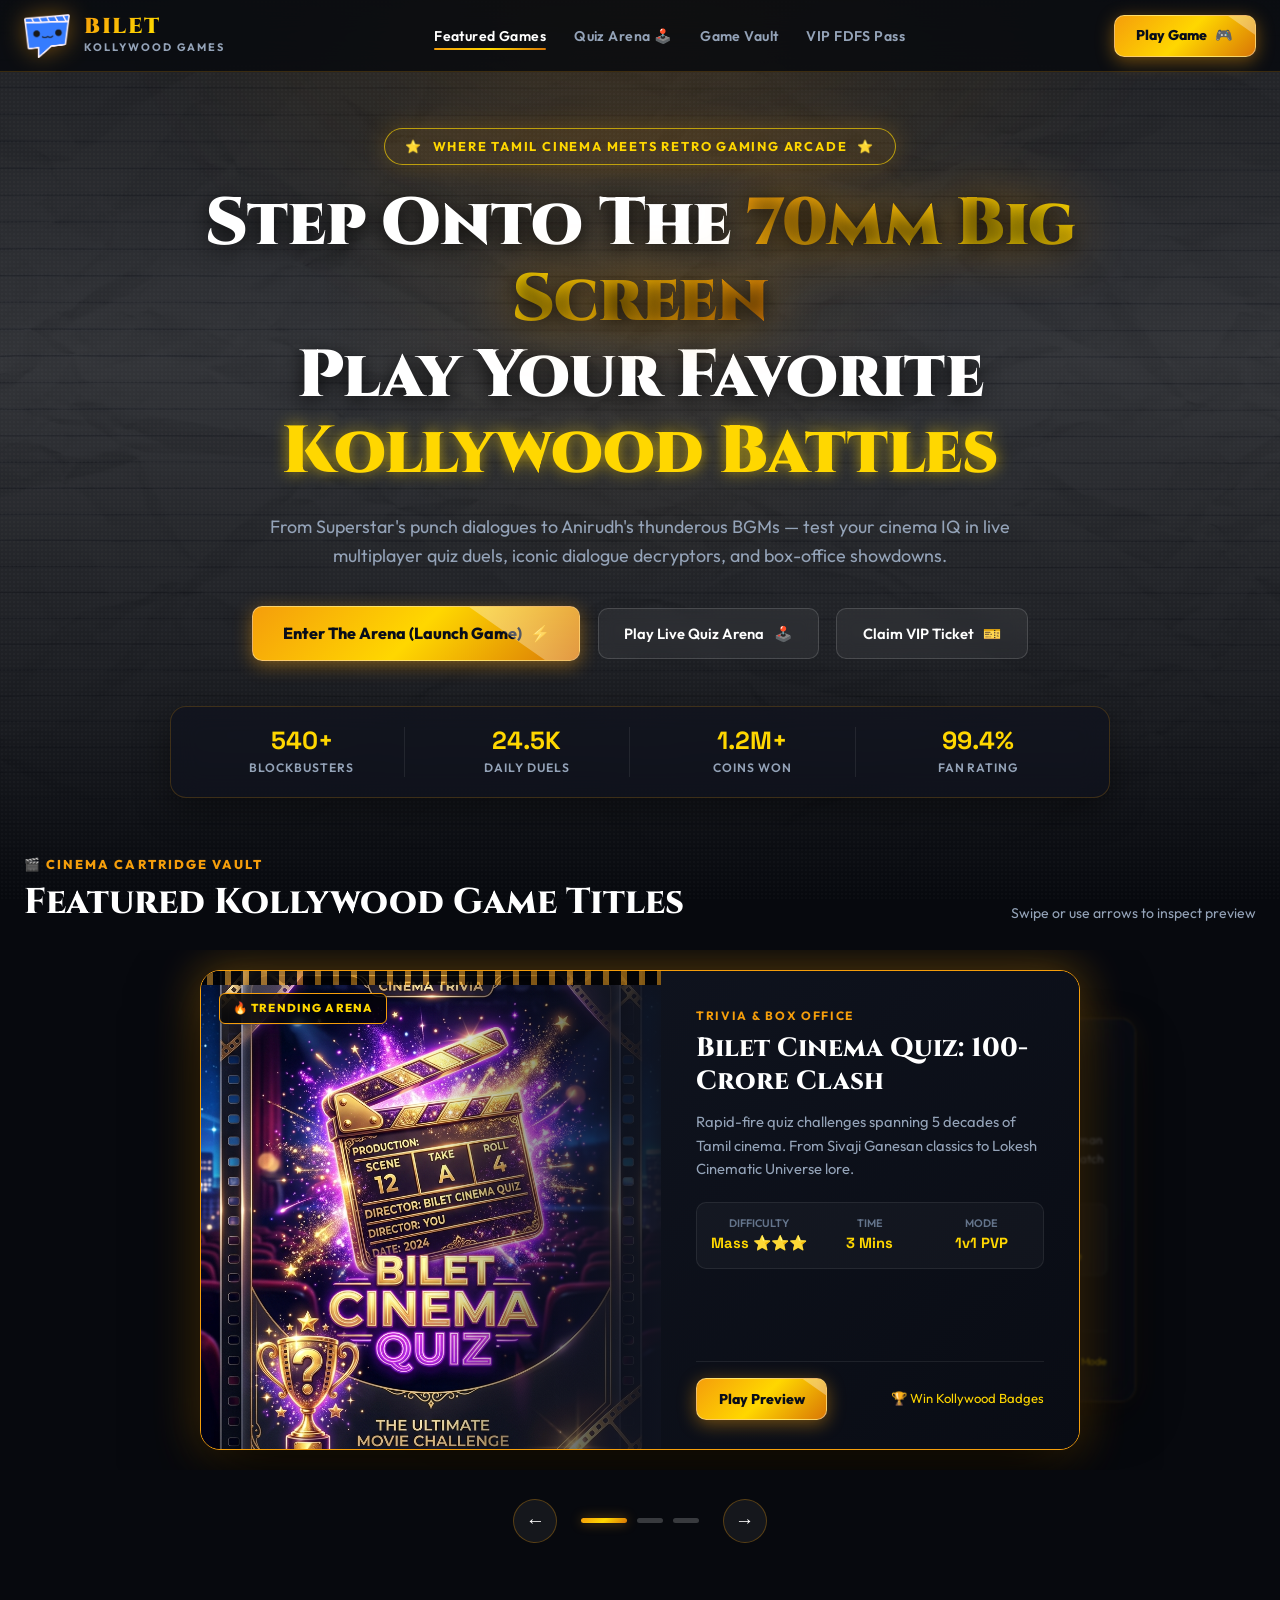
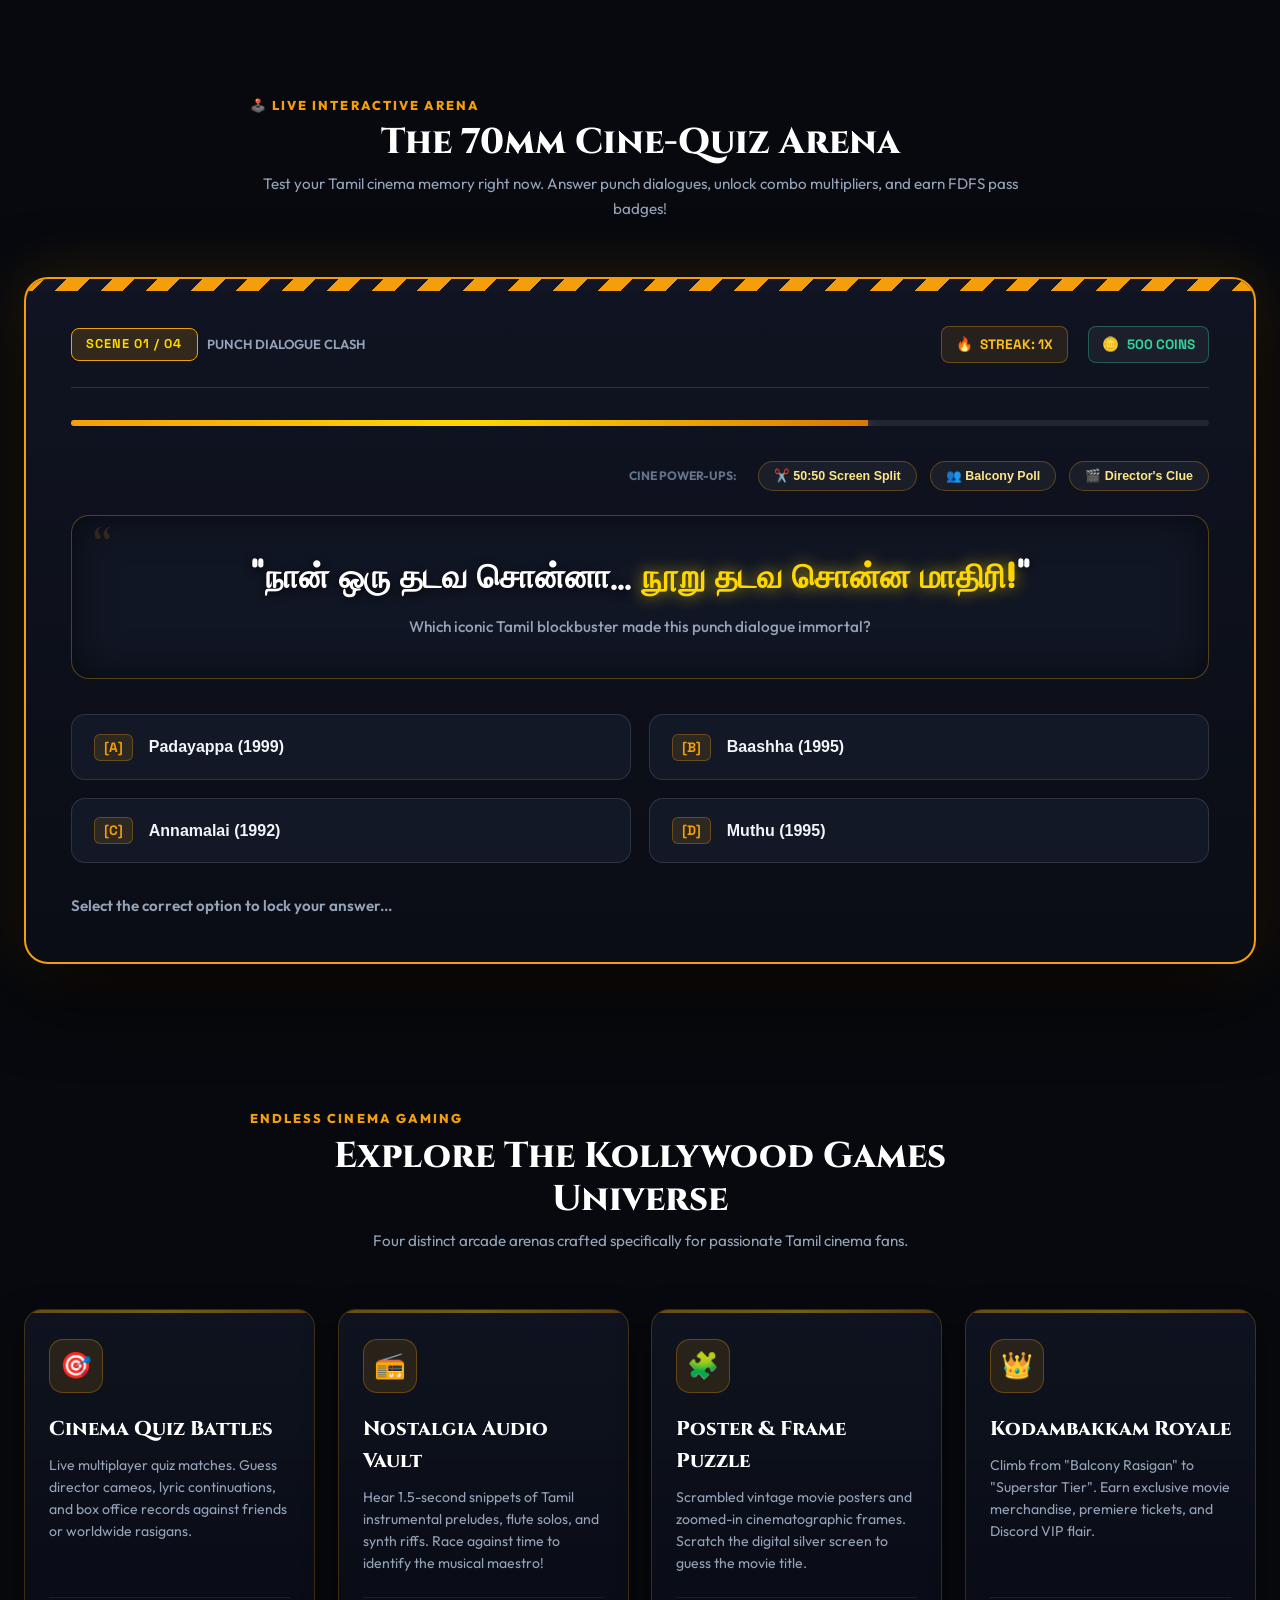
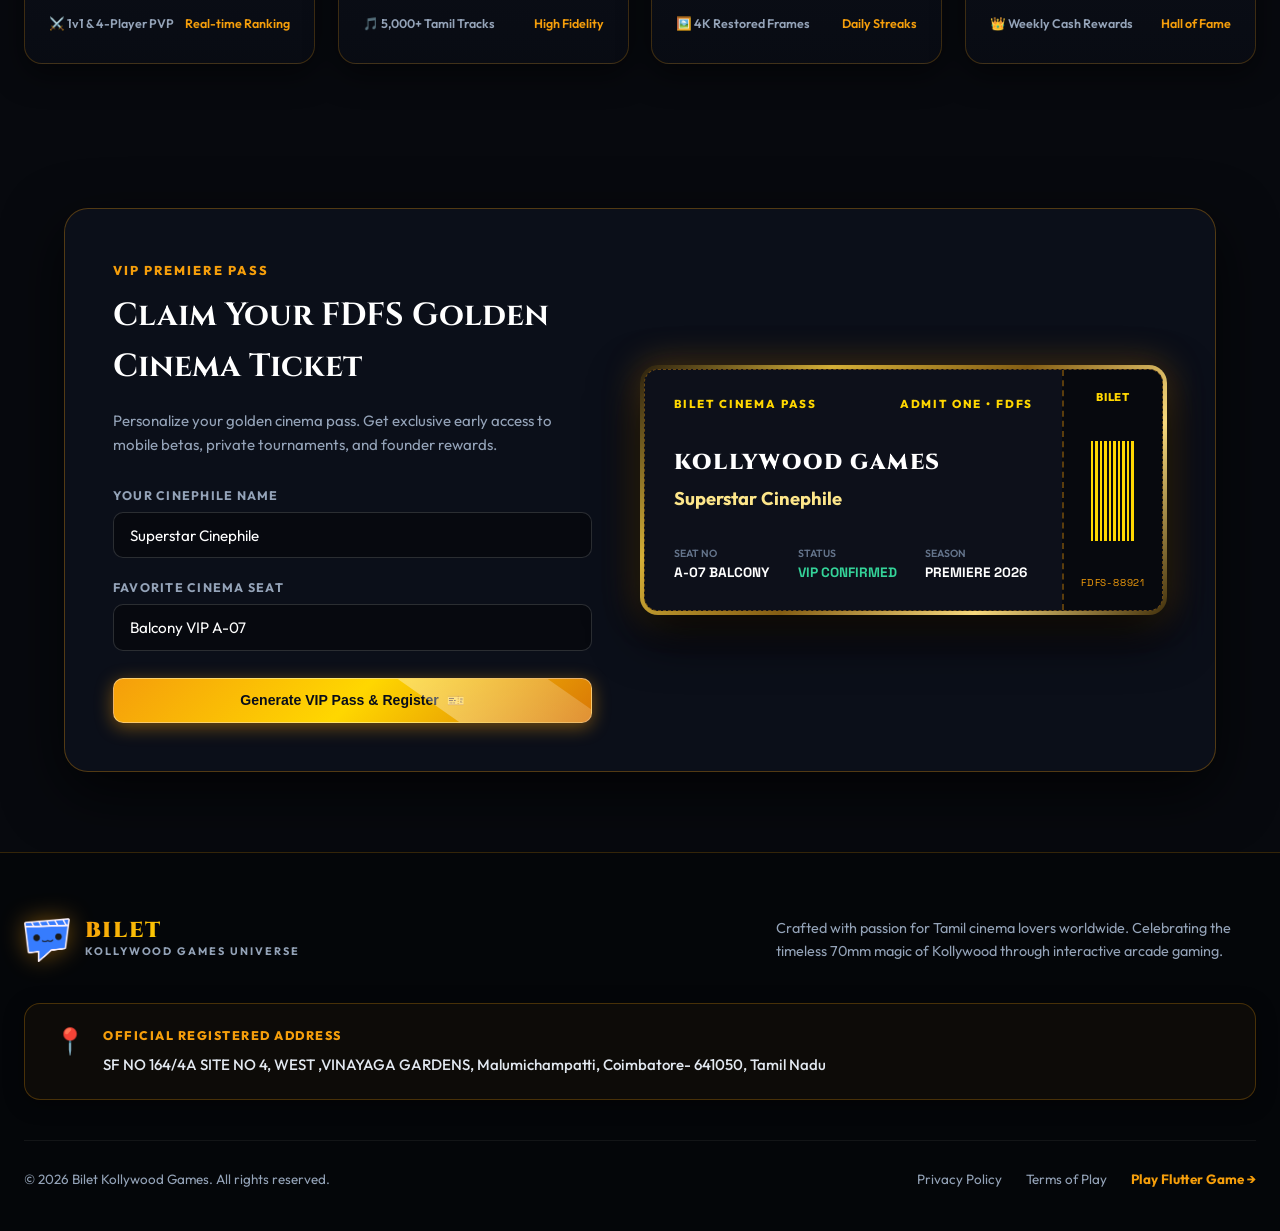
==== index.html @ a4f380e3 "Add official Privacy Policy and Terms of Play for Kollywood Games" ====
<!DOCTYPE html>
<html lang="ta-IN" data-theme="gold">

<head>
  <meta charset="UTF-8">
  <meta name="viewport" content="width=device-width, initial-scale=1.0, maximum-scale=5.0">
  <title>Bilet Kollywood Games | Where Cinema Meets Gaming 🎬🎮</title>
  <meta name="description"
    content="Step onto the 70mm big screen with Bilet Kollywood Games: The ultimate arcade where Tamil cinema meets gaming. Battle in punch dialogue quiz duels, BGM decryptors & claim VIP FDFS passes.">

  <!-- Favicon & Icons -->
  <link rel="icon" type="image/png" href="favicon.png">
  <link rel="apple-touch-icon" href="icons/Icon-192.png">

  <!-- Google Fonts: Cinzel, Outfit, Space Grotesk, Jua -->
  <link rel="preconnect" href="https://fonts.googleapis.com">
  <link rel="preconnect" href="https://fonts.gstatic.com" crossorigin>
  <link
    href="https://fonts.googleapis.com/css2?family=Cinzel:wght@600;700;800;900&family=Jua&family=Outfit:wght@300;400;500;600;700;800;900&family=Space+Grotesk:wght@500;600;700&display=swap"
    rel="stylesheet">

  <style>
    /* ==========================================================
       DESIGN SYSTEM & 70MM GOLD THEME TOKENS
       Pure Luxury Cinema Obsidian & 24K Gold Arcade Palette
       ========================================================== */
    :root,
    [data-theme="gold"] {
      --bg-dark: #07090e;
      --bg-surface: #0c0f17;
      --bg-card: rgba(15, 19, 30, 0.82);
      --bg-card-hover: rgba(22, 28, 44, 0.94);
      --bg-glass: rgba(18, 22, 34, 0.65);

      --text-main: #f8fafc;
      --text-muted: #94a3b8;
      --text-dim: #64748b;

      /* Pure 70mm Gold Spectrum */
      --primary: #f59e0b;
      --primary-light: #fbbf24;
      --primary-dark: #b45309;
      --primary-glow: rgba(245, 158, 11, 0.45);
      --primary-glow-soft: rgba(245, 158, 11, 0.15);

      /* Cinema Accents */
      --accent-red: #ef4444;
      --accent-red-glow: rgba(239, 68, 68, 0.35);
      --accent-green: #10b981;

      --gold-gradient: linear-gradient(135deg, #f59e0b 0%, #ffd700 50%, #d97706 100%);
      --gold-border: rgba(245, 158, 11, 0.3);
      --gold-border-bright: rgba(255, 215, 0, 0.65);

      --font-display: 'Cinzel', serif;
      --font-body: 'Outfit', sans-serif;
      --font-mono: 'Space Grotesk', monospace;
    }

    *,
    *::before,
    *::after {
      box-sizing: border-box;
      margin: 0;
      padding: 0;
      -webkit-font-smoothing: antialiased;
    }

    html {
      scroll-behavior: smooth;
    }

    body {
      background-color: var(--bg-dark);
      color: var(--text-main);
      font-family: var(--font-body);
      min-height: 100vh;
      overflow-x: hidden;
      width: 100%;
      line-height: 1.6;
      position: relative;
    }

    /* ==========================================================
       CINEMA BACKGROUND & PROJECTOR BEAM ATMOSPHERE
       ========================================================== */
    .cinema-backdrop {
      position: fixed;
      top: 0;
      left: 0;
      width: 100vw;
      height: 100vh;
      z-index: 0;
      pointer-events: none;
      background-image:
        linear-gradient(180deg,
          rgba(7, 9, 14, 0.90) 0%,
          rgba(7, 9, 14, 0.82) 40%,
          rgba(7, 9, 14, 0.92) 80%,
          #07090e 100%),
        radial-gradient(ellipse 90% 50% at 50% 0%, rgba(245, 158, 11, 0.14), transparent 70%),
        url('assets/assets/desktop_background.png');
      background-position: center top;
      background-repeat: no-repeat;
      background-size: cover;
      background-attachment: fixed;
    }

    @media (max-width: 768px) {
      .cinema-backdrop {
        background-image:
          linear-gradient(180deg,
            rgba(7, 9, 14, 0.92) 0%,
            rgba(7, 9, 14, 0.85) 40%,
            rgba(7, 9, 14, 0.95) 85%,
            #07090e 100%),
          url('assets/assets/mobile_background.png');
      }
    }

    /* Overhead Cinema Projector Light Cone */
    .projector-light-cone {
      position: fixed;
      top: -150px;
      left: 50%;
      transform: translateX(-50%);
      width: 80vw;
      height: 480px;
      background: radial-gradient(ellipse at 50% 0%, rgba(245, 158, 11, 0.16) 0%, rgba(245, 158, 11, 0.05) 45%, transparent 75%);
      pointer-events: none;
      z-index: 1;
      filter: blur(40px);
    }

    /* Spotlight Cursor Layer */
    .spotlight-cursor {
      position: fixed;
      inset: 0;
      pointer-events: none;
      z-index: 1;
      background: radial-gradient(circle 500px at var(--mouse-x, 50%) var(--mouse-y, 30%),
          rgba(245, 158, 11, 0.06),
          transparent 65%);
      transition: background 0.1s ease;
    }

    /* Film Grain Subtle Overlay */
    .film-grain {
      position: fixed;
      inset: 0;
      z-index: 2;
      pointer-events: none;
      opacity: 0.025;
      background-image: radial-gradient(#fff 1px, transparent 1px);
      background-size: 4px 4px;
    }

    /* ==========================================================
       TOP NAVIGATION: CINE-ARCADE HUD
       ========================================================== */
    header {
      position: sticky;
      top: 0;
      width: 100%;
      z-index: 100;
      background: rgba(7, 9, 14, 0.82);
      backdrop-filter: blur(16px);
      -webkit-backdrop-filter: blur(16px);
      border-bottom: 1px solid rgba(245, 158, 11, 0.2);
      transition: all 0.3s ease;
    }

    .nav-container {
      max-width: 1360px;
      margin: 0 auto;
      padding: 0.85rem 1.5rem;
      display: flex;
      align-items: center;
      justify-content: space-between;
      gap: 1.25rem;
    }

    .brand-link {
      display: flex;
      align-items: center;
      gap: 0.85rem;
      text-decoration: none;
      color: inherit;
    }

    .brand-logo-img {
      height: 44px;
      width: auto;
      object-fit: contain;
      filter: drop-shadow(0 0 12px var(--primary-glow));
      transition: transform 0.3s ease;
    }

    .brand-link:hover .brand-logo-img {
      transform: scale(1.05) rotate(-2deg);
    }

    .brand-title-wrap {
      display: flex;
      flex-direction: column;
    }

    .brand-title {
      font-family: var(--font-display);
      font-size: 1.35rem;
      font-weight: 900;
      letter-spacing: 0.08em;
      background: var(--gold-gradient);
      -webkit-background-clip: text;
      -webkit-text-fill-color: transparent;
      line-height: 1.1;
    }

    .brand-tag {
      font-size: 0.68rem;
      font-weight: 700;
      color: var(--text-muted);
      letter-spacing: 0.18em;
      text-transform: uppercase;
    }

    /* Live Arcade Status Pill in Navbar */
    .nav-live-indicator {
      display: flex;
      align-items: center;
      gap: 0.5rem;
      background: rgba(245, 158, 11, 0.08);
      border: 1px solid rgba(245, 158, 11, 0.25);
      padding: 0.35rem 0.85rem;
      border-radius: 999px;
      font-size: 0.78rem;
      color: #fde68a;
      font-weight: 600;
      white-space: nowrap;
    }

    .live-dot {
      width: 7px;
      height: 7px;
      background: #10b981;
      border-radius: 50%;
      box-shadow: 0 0 8px #10b981;
      animation: pulseGreen 1.8s infinite;
    }

    @keyframes pulseGreen {

      0%,
      100% {
        opacity: 1;
        transform: scale(1);
      }

      50% {
        opacity: 0.4;
        transform: scale(0.8);
      }
    }

    /* Nav Links */
    .nav-links {
      display: flex;
      list-style: none;
      align-items: center;
      gap: 1.75rem;
    }

    .nav-links a {
      text-decoration: none;
      color: var(--text-muted);
      font-size: 0.88rem;
      font-weight: 600;
      letter-spacing: 0.03em;
      transition: all 0.2s ease;
      position: relative;
      padding: 0.3rem 0;
    }

    .nav-links a:hover,
    .nav-links a.active {
      color: #fff;
    }

    .nav-links a::after {
      content: '';
      position: absolute;
      bottom: 0;
      left: 0;
      width: 0%;
      height: 2px;
      background: var(--gold-gradient);
      transition: width 0.25s ease;
      border-radius: 2px;
    }

    .nav-links a:hover::after,
    .nav-links a.active::after {
      width: 100%;
    }

    /* Nav Action Group */
    .nav-actions {
      display: flex;
      align-items: center;
      gap: 0.9rem;
    }

    .coin-badge {
      display: flex;
      align-items: center;
      gap: 0.4rem;
      background: rgba(245, 158, 11, 0.12);
      border: 1px solid var(--gold-border);
      padding: 0.4rem 0.85rem;
      border-radius: 999px;
      font-family: var(--font-mono);
      font-size: 0.82rem;
      font-weight: 700;
      color: #fde68a;
    }

    .btn-play-arena {
      background: var(--gold-gradient);
      color: #080d1a;
      font-weight: 800;
      font-size: 0.88rem;
      padding: 0.55rem 1.35rem;
      border-radius: 10px;
      text-decoration: none;
      display: inline-flex;
      align-items: center;
      gap: 0.5rem;
      box-shadow: 0 4px 18px var(--primary-glow);
      transition: all 0.25s ease;
      border: 1px solid rgba(255, 255, 255, 0.4);
      position: relative;
      overflow: hidden;
      white-space: nowrap;
    }

    .btn-play-arena::before {
      content: '';
      position: absolute;
      top: -50%;
      left: -50%;
      width: 200%;
      height: 200%;
      background: linear-gradient(45deg,
          transparent,
          rgba(255, 255, 255, 0.35),
          transparent);
      transform: rotate(35deg) translateY(-100%);
      transition: transform 0.6s ease;
    }

    .btn-play-arena:hover {
      transform: translateY(-2px);
      box-shadow: 0 6px 24px rgba(245, 158, 11, 0.65);
    }

    .btn-play-arena:hover::before {
      transform: rotate(35deg) translateY(100%);
    }

    /* ==========================================================
       HERO SECTION: 70MM CINEMA MEETS GAMING
       ========================================================== */
    .hero-section {
      position: relative;
      z-index: 3;
      padding: 3.5rem 1.5rem 4.5rem;
      max-width: 1360px;
      margin: 0 auto;
    }

    .hero-header {
      text-align: center;
      max-width: 940px;
      margin: 0 auto 3rem;
    }

    /* Arcade Marquee Pill */
    .cinema-marquee-pill {
      display: inline-flex;
      align-items: center;
      gap: 0.6rem;
      background: rgba(245, 158, 11, 0.09);
      border: 1px solid var(--gold-border-bright);
      padding: 0.45rem 1.25rem;
      border-radius: 999px;
      font-size: 0.8rem;
      font-weight: 700;
      color: #ffd700;
      letter-spacing: 0.14em;
      text-transform: uppercase;
      box-shadow: 0 0 25px rgba(245, 158, 11, 0.2);
      margin-bottom: 1.4rem;
    }

    .marquee-sparkle {
      animation: rotateStar 3s linear infinite;
      display: inline-block;
    }

    @keyframes rotateStar {
      0% {
        transform: rotate(0deg);
      }

      100% {
        transform: rotate(360deg);
      }
    }

    .hero-title {
      font-family: var(--font-display);
      font-size: clamp(2.3rem, 5.2vw, 4.3rem);
      font-weight: 900;
      line-height: 1.14;
      margin-bottom: 1.3rem;
      letter-spacing: -0.01em;
      color: #ffffff;
      text-shadow: 0 4px 20px rgba(0, 0, 0, 0.8);
    }

    .gold-gradient-text {
      background: var(--gold-gradient);
      -webkit-background-clip: text;
      -webkit-text-fill-color: transparent;
      filter: drop-shadow(0 0 25px rgba(245, 158, 11, 0.4));
    }

    .cinema-badge-glow {
      display: inline-block;
      position: relative;
      color: #ffd700;
      text-shadow: 0 0 15px rgba(255, 215, 0, 0.6);
    }

    .hero-subtitle {
      font-size: clamp(1rem, 1.4vw, 1.22rem);
      color: var(--text-muted);
      line-height: 1.65;
      max-width: 780px;
      margin: 0 auto 2.2rem;
      font-weight: 400;
    }

    .hero-cta-group {
      display: flex;
      justify-content: center;
      align-items: center;
      gap: 1.1rem;
      flex-wrap: wrap;
      margin-bottom: 2.8rem;
    }

    .btn-secondary-cinema {
      background: rgba(255, 255, 255, 0.05);
      border: 1px solid rgba(255, 255, 255, 0.15);
      color: #fff;
      font-weight: 600;
      font-size: 0.92rem;
      padding: 0.8rem 1.6rem;
      border-radius: 10px;
      cursor: pointer;
      display: inline-flex;
      align-items: center;
      gap: 0.6rem;
      backdrop-filter: blur(8px);
      transition: all 0.25s ease;
      text-decoration: none;
    }

    .btn-secondary-cinema:hover {
      background: rgba(245, 158, 11, 0.12);
      border-color: var(--primary);
      color: #ffd700;
      transform: translateY(-2px);
    }

    /* Live Stat Ticker Ribbon */
    .hero-stats-ribbon {
      display: grid;
      grid-template-columns: repeat(4, 1fr);
      gap: 1.2rem;
      background: rgba(14, 18, 30, 0.65);
      border: 1px solid rgba(245, 158, 11, 0.2);
      border-radius: 16px;
      padding: 1.25rem 1.75rem;
      backdrop-filter: blur(14px);
      box-shadow: 0 12px 35px rgba(0, 0, 0, 0.4);
      max-width: 980px;
      margin: 0 auto;
    }

    .stat-ribbon-item {
      text-align: center;
      border-right: 1px solid rgba(255, 255, 255, 0.08);
      padding: 0 0.5rem;
    }

    .stat-ribbon-item:last-child {
      border-right: none;
    }

    .stat-ribbon-num {
      font-family: var(--font-mono);
      font-size: 1.55rem;
      font-weight: 700;
      color: #ffd700;
      line-height: 1.1;
      margin-bottom: 0.25rem;
    }

    .stat-ribbon-label {
      font-size: 0.76rem;
      color: var(--text-muted);
      text-transform: uppercase;
      letter-spacing: 0.08em;
      font-weight: 600;
    }

    /* ==========================================================
       FEATURED CINEMA GAME SLIDER (3D FILM-STRIP CARDS)
       ========================================================== */
    .slider-stage-wrapper {
      position: relative;
      margin-top: 3.5rem;
    }

    .slider-header-bar {
      display: flex;
      justify-content: space-between;
      align-items: flex-end;
      margin-bottom: 1.6rem;
      flex-wrap: wrap;
      gap: 1rem;
    }

    .section-eyebrow {
      display: flex;
      align-items: center;
      gap: 0.4rem;
      color: var(--primary);
      font-size: 0.8rem;
      font-weight: 800;
      letter-spacing: 0.16em;
      text-transform: uppercase;
      margin-bottom: 0.4rem;
    }

    .section-heading-gold {
      font-family: var(--font-display);
      font-size: clamp(1.6rem, 2.8vw, 2.4rem);
      font-weight: 800;
      color: #fff;
      line-height: 1.2;
    }

    .carousel-stage {
      position: relative;
      width: 100%;
      height: 520px;
      perspective: 1200px;
      overflow: hidden;
      display: flex;
      justify-content: center;
      align-items: center;
    }

    .carousel-card {
      position: absolute;
      width: min(880px, 92%);
      height: 480px;
      border-radius: 20px;
      background: var(--bg-card);
      border: 1px solid var(--gold-border);
      display: grid;
      grid-template-columns: 1.1fr 1fr;
      overflow: hidden;
      box-shadow: 0 25px 60px rgba(0, 0, 0, 0.8), 0 0 35px rgba(245, 158, 11, 0.15);
      transition: all 0.65s cubic-bezier(0.25, 1, 0.5, 1);
      cursor: pointer;
      backdrop-filter: blur(20px);
    }

    .carousel-card.active {
      transform: translate3d(0, 0, 0) scale(1);
      opacity: 1;
      z-index: 10;
      pointer-events: auto;
      border-color: var(--primary);
      box-shadow: 0 30px 70px rgba(0, 0, 0, 0.9), 0 0 45px var(--primary-glow);
    }

    .carousel-card.prev {
      transform: translate3d(-18%, 0, -120px) scale(0.88);
      opacity: 0.45;
      z-index: 5;
      pointer-events: auto;
      filter: blur(1.5px);
    }

    .carousel-card.next {
      transform: translate3d(18%, 0, -120px) scale(0.88);
      opacity: 0.45;
      z-index: 5;
      pointer-events: auto;
      filter: blur(1.5px);
    }

    .carousel-card.hidden {
      transform: translate3d(0, 40px, -220px) scale(0.75);
      opacity: 0;
      z-index: 0;
      pointer-events: none;
    }

    /* Card Media & 70mm Sprocket Details */
    .card-media {
      position: relative;
      height: 100%;
      overflow: hidden;
      background: #000;
    }

    .card-media img {
      width: 100%;
      height: 100%;
      object-fit: cover;
      transition: transform 0.7s ease;
    }

    .carousel-card:hover .card-media img {
      transform: scale(1.05);
    }

    /* Film Strip Perforation Top/Bottom Edge */
    .film-strip-edge {
      position: absolute;
      top: 0;
      left: 0;
      right: 0;
      height: 14px;
      z-index: 3;
      background: repeating-linear-gradient(90deg,
          rgba(0, 0, 0, 0.85) 0px,
          rgba(0, 0, 0, 0.85) 6px,
          rgba(245, 158, 11, 0.5) 6px,
          rgba(245, 158, 11, 0.5) 12px,
          rgba(0, 0, 0, 0.85) 12px,
          rgba(0, 0, 0, 0.85) 18px);
    }

    .media-overlay-gradient {
      position: absolute;
      inset: 0;
      background: linear-gradient(90deg,
          transparent 50%,
          rgba(15, 19, 30, 0.95) 100%);
    }

    .card-tag {
      position: absolute;
      top: 22px;
      left: 18px;
      z-index: 4;
      background: rgba(0, 0, 0, 0.75);
      border: 1px solid var(--primary);
      color: #ffd700;
      font-size: 0.72rem;
      font-weight: 800;
      padding: 0.35rem 0.8rem;
      border-radius: 6px;
      text-transform: uppercase;
      letter-spacing: 0.1em;
      backdrop-filter: blur(8px);
    }

    /* Card Details */
    .card-content {
      padding: 2.2rem 2.2rem 1.8rem;
      display: flex;
      flex-direction: column;
      justify-content: space-between;
      position: relative;
      z-index: 4;
      background: linear-gradient(135deg, rgba(15, 19, 30, 0.95), rgba(9, 12, 20, 0.98));
    }

    .card-genre {
      font-size: 0.75rem;
      font-weight: 700;
      color: var(--primary);
      text-transform: uppercase;
      letter-spacing: 0.14em;
      margin-bottom: 0.4rem;
      display: block;
    }

    .card-title {
      font-family: var(--font-display);
      font-size: 1.65rem;
      font-weight: 800;
      color: #fff;
      margin-bottom: 0.8rem;
      line-height: 1.25;
    }

    .card-desc {
      font-size: 0.92rem;
      color: var(--text-muted);
      line-height: 1.6;
      margin-bottom: 1.3rem;
    }

    .card-stats-grid {
      display: grid;
      grid-template-columns: repeat(3, 1fr);
      gap: 0.75rem;
      background: rgba(255, 255, 255, 0.03);
      border: 1px solid rgba(255, 255, 255, 0.08);
      border-radius: 10px;
      padding: 0.75rem;
      margin-bottom: 1.3rem;
    }

    .card-stat-box {
      text-align: center;
    }

    .card-stat-label {
      font-size: 0.68rem;
      color: var(--text-dim);
      text-transform: uppercase;
      font-weight: 600;
    }

    .card-stat-val {
      font-family: var(--font-mono);
      font-size: 0.92rem;
      font-weight: 700;
      color: #ffd700;
    }

    .card-action-bar {
      display: flex;
      align-items: center;
      justify-content: space-between;
      gap: 1rem;
      padding-top: 1rem;
      border-top: 1px solid rgba(255, 255, 255, 0.08);
    }

    /* Carousel Nav Arrows & Indicator Dots */
    .carousel-nav-controls {
      display: flex;
      justify-content: center;
      align-items: center;
      gap: 1.5rem;
      margin-top: 1.8rem;
    }

    .nav-arrow-btn {
      background: rgba(255, 255, 255, 0.06);
      border: 1px solid var(--gold-border);
      color: #fff;
      width: 44px;
      height: 44px;
      border-radius: 50%;
      display: flex;
      align-items: center;
      justify-content: center;
      cursor: pointer;
      font-size: 1.2rem;
      transition: all 0.25s ease;
    }

    .nav-arrow-btn:hover {
      background: var(--primary);
      color: #000;
      box-shadow: 0 0 20px var(--primary-glow);
      transform: scale(1.08);
    }

    .carousel-dots {
      display: flex;
      gap: 0.6rem;
    }

    .dot-pill {
      width: 26px;
      height: 5px;
      border-radius: 999px;
      background: rgba(255, 255, 255, 0.2);
      cursor: pointer;
      transition: all 0.3s ease;
    }

    .dot-pill.active {
      width: 46px;
      background: var(--gold-gradient);
      box-shadow: 0 0 12px var(--primary-glow);
    }

    /* ==========================================================
       THE CROWN JEWEL: 70MM CINE-QUIZ ARENA (UNIQUE GAME-SHOW UI)
       ========================================================== */
    .quiz-arena-section {
      position: relative;
      z-index: 3;
      padding: 5rem 1.5rem 5rem;
      max-width: 1280px;
      margin: 0 auto;
    }

    .quiz-console-frame {
      background: linear-gradient(180deg, #101422 0%, #0a0d14 100%);
      border: 2px solid var(--primary);
      border-radius: 24px;
      box-shadow:
        0 25px 80px rgba(0, 0, 0, 0.9),
        0 0 60px rgba(245, 158, 11, 0.2),
        inset 0 1px 0 rgba(255, 255, 255, 0.2);
      overflow: hidden;
      position: relative;
    }

    /* Clapperboard Top Bar */
    .clapperboard-bar {
      background: repeating-linear-gradient(-45deg,
          #f59e0b 0px,
          #f59e0b 16px,
          #121624 16px,
          #121624 32px);
      height: 12px;
      width: 100%;
    }

    .console-inner-stage {
      padding: 2.2rem 2.8rem 2.6rem;
    }

    /* Quiz HUD Stats Header */
    .quiz-hud-header {
      display: flex;
      justify-content: space-between;
      align-items: center;
      flex-wrap: wrap;
      gap: 1.25rem;
      padding-bottom: 1.5rem;
      border-bottom: 1px solid rgba(245, 158, 11, 0.2);
      margin-bottom: 2rem;
    }

    .quiz-scene-badge {
      display: flex;
      align-items: center;
      gap: 0.6rem;
    }

    .scene-pill {
      background: rgba(245, 158, 11, 0.15);
      border: 1px solid var(--primary);
      color: #ffd700;
      font-size: 0.8rem;
      font-weight: 800;
      padding: 0.35rem 0.9rem;
      border-radius: 8px;
      letter-spacing: 0.08em;
      font-family: var(--font-mono);
    }

    .scene-category {
      font-size: 0.82rem;
      color: var(--text-muted);
      font-weight: 600;
    }

    .quiz-hud-metrics {
      display: flex;
      align-items: center;
      gap: 1.25rem;
      flex-wrap: wrap;
    }

    .hud-chip {
      display: flex;
      align-items: center;
      gap: 0.45rem;
      background: rgba(255, 255, 255, 0.05);
      border: 1px solid rgba(255, 255, 255, 0.1);
      padding: 0.4rem 0.85rem;
      border-radius: 8px;
      font-family: var(--font-mono);
      font-size: 0.85rem;
      font-weight: 700;
    }

    .hud-chip.combo {
      color: #fbbf24;
      border-color: rgba(245, 158, 11, 0.35);
      background: rgba(245, 158, 11, 0.1);
    }

    .hud-chip.score {
      color: #34d399;
      border-color: rgba(52, 211, 153, 0.35);
    }

    /* 15s Countdown Progress Line */
    .quiz-timer-strip {
      width: 100%;
      height: 6px;
      background: rgba(255, 255, 255, 0.08);
      border-radius: 999px;
      overflow: hidden;
      margin-bottom: 2.2rem;
      position: relative;
    }

    .quiz-timer-fill {
      height: 100%;
      width: 100%;
      background: var(--gold-gradient);
      box-shadow: 0 0 10px var(--primary-glow);
      transition: width 0.1s linear;
    }

    /* Interactive Lifelines (Cinema Power-Ups) */
    .quiz-lifelines-bar {
      display: flex;
      align-items: center;
      justify-content: flex-end;
      gap: 0.8rem;
      margin-bottom: 1.5rem;
      flex-wrap: wrap;
    }

    .lifeline-btn {
      background: rgba(255, 255, 255, 0.05);
      border: 1px solid rgba(245, 158, 11, 0.3);
      color: #fde68a;
      padding: 0.4rem 0.95rem;
      border-radius: 999px;
      font-size: 0.78rem;
      font-weight: 700;
      cursor: pointer;
      display: inline-flex;
      align-items: center;
      gap: 0.45rem;
      transition: all 0.2s ease;
    }

    .lifeline-btn:hover:not(:disabled) {
      background: var(--primary);
      color: #07090e;
      transform: translateY(-2px);
      box-shadow: 0 0 14px var(--primary-glow);
    }

    .lifeline-btn:disabled {
      opacity: 0.35;
      cursor: not-allowed;
      border-color: rgba(255, 255, 255, 0.1);
      color: var(--text-dim);
    }

    /* Main Clapperboard Dialogue Prompt */
    .dialogue-marquee-card {
      background: rgba(18, 24, 38, 0.9);
      border: 1px solid var(--gold-border);
      border-radius: 18px;
      padding: 2.4rem 2.2rem;
      text-align: center;
      margin-bottom: 2.2rem;
      box-shadow: inset 0 0 40px rgba(0, 0, 0, 0.6);
      position: relative;
    }

    .dialogue-marquee-card::before {
      content: '“';
      position: absolute;
      top: 10px;
      left: 20px;
      font-family: var(--font-display);
      font-size: 4rem;
      color: rgba(245, 158, 11, 0.15);
      line-height: 1;
    }

    .punch-dialogue-quote {
      font-family: 'Jua', 'Outfit', sans-serif;
      font-size: clamp(1.4rem, 2.6vw, 2.1rem);
      font-weight: 700;
      color: #fff;
      line-height: 1.45;
      margin-bottom: 0.8rem;
      text-shadow: 0 2px 10px rgba(0, 0, 0, 0.8);
    }

    .punch-dialogue-quote mark {
      background: none;
      color: #ffd700;
      text-shadow: 0 0 16px rgba(255, 215, 0, 0.65);
    }

    .dialogue-trivia-question {
      font-size: clamp(0.92rem, 1.2vw, 1.1rem);
      color: #94a3b8;
      font-weight: 500;
    }

    /* 4 Interactive Option Tickets */
    .quiz-options-grid {
      display: grid;
      grid-template-columns: repeat(2, 1fr);
      gap: 1.1rem;
      margin-bottom: 1.8rem;
    }

    .option-ticket-btn {
      background: rgba(20, 26, 42, 0.85);
      border: 1px solid rgba(255, 255, 255, 0.12);
      border-radius: 14px;
      padding: 1.15rem 1.4rem;
      color: #f1f5f9;
      font-size: 1rem;
      font-weight: 600;
      text-align: left;
      cursor: pointer;
      display: flex;
      align-items: center;
      justify-content: space-between;
      gap: 1rem;
      transition: all 0.22s cubic-bezier(0.2, 0.8, 0.2, 1);
      position: relative;
      overflow: hidden;
    }

    .option-ticket-btn .opt-badge {
      font-family: var(--font-mono);
      font-weight: 700;
      color: var(--primary);
      background: rgba(245, 158, 11, 0.12);
      border: 1px solid rgba(245, 158, 11, 0.3);
      padding: 0.25rem 0.55rem;
      border-radius: 6px;
      font-size: 0.85rem;
      flex-shrink: 0;
    }

    .option-ticket-btn .opt-text {
      flex-grow: 1;
    }

    .option-ticket-btn .opt-status-icon {
      font-size: 1.15rem;
      opacity: 0;
      transition: opacity 0.2s ease;
    }

    .option-ticket-btn:hover:not(:disabled) {
      background: rgba(30, 38, 62, 0.95);
      border-color: var(--primary);
      transform: translateY(-2px);
      box-shadow: 0 6px 20px rgba(0, 0, 0, 0.4), 0 0 15px var(--primary-glow-soft);
    }

    /* Option Ticket State Variations */
    .option-ticket-btn.correct {
      background: rgba(16, 185, 129, 0.2) !important;
      border-color: #10b981 !important;
      color: #ecfdf5 !important;
      box-shadow: 0 0 25px rgba(16, 185, 129, 0.45) !important;
    }

    .option-ticket-btn.correct .opt-status-icon {
      opacity: 1;
    }

    .option-ticket-btn.wrong {
      background: rgba(239, 68, 68, 0.2) !important;
      border-color: #ef4444 !important;
      color: #fef2f2 !important;
      box-shadow: 0 0 25px rgba(239, 68, 68, 0.4) !important;
    }

    .option-ticket-btn.wrong .opt-status-icon {
      opacity: 1;
    }

    .option-ticket-btn.eliminated {
      opacity: 0.25 !important;
      text-decoration: line-through;
      pointer-events: none;
    }

    /* Crowd Poll Percentage Bar Inside Option */
    .poll-percentage-bar {
      position: absolute;
      bottom: 0;
      left: 0;
      height: 4px;
      background: var(--primary);
      transition: width 0.6s ease;
      display: none;
    }

    /* Quiz Action Bar (Next Question, Hint Alert, Feedback) */
    .quiz-action-bar {
      display: flex;
      justify-content: space-between;
      align-items: center;
      gap: 1rem;
      flex-wrap: wrap;
    }

    .quiz-feedback-box {
      font-size: 0.95rem;
      font-weight: 600;
      min-height: 28px;
      display: flex;
      align-items: center;
    }

    .btn-next-scene {
      background: var(--gold-gradient);
      color: #07090e;
      border: none;
      padding: 0.75rem 1.6rem;
      border-radius: 10px;
      font-weight: 800;
      font-size: 0.92rem;
      cursor: pointer;
      display: inline-flex;
      align-items: center;
      gap: 0.5rem;
      box-shadow: 0 4px 18px var(--primary-glow);
      transition: all 0.25s ease;
      display: none;
    }

    .btn-next-scene:hover {
      transform: translateY(-2px);
      box-shadow: 0 6px 24px rgba(245, 158, 11, 0.6);
    }

    /* Hint Box Overlay */
    .director-hint-card {
      background: rgba(245, 158, 11, 0.08);
      border: 1px dashed var(--primary);
      border-radius: 12px;
      padding: 1rem 1.4rem;
      color: #fde68a;
      font-size: 0.88rem;
      display: none;
      margin-bottom: 1.5rem;
      align-items: center;
      gap: 0.75rem;
    }

    /* ==========================================================
       FOUR GAME MODES SHOWCASE: RETRO ARCADE CABINETS
       ========================================================== */
    .modes-section {
      position: relative;
      z-index: 3;
      padding: 4rem 1.5rem 5rem;
      max-width: 1360px;
      margin: 0 auto;
    }

    .section-title-wrap {
      text-align: center;
      max-width: 780px;
      margin: 0 auto 3.5rem;
    }

    .modes-grid {
      display: grid;
      grid-template-columns: repeat(4, 1fr);
      gap: 1.4rem;
    }

    .mode-arcade-card {
      background: linear-gradient(180deg, rgba(16, 21, 34, 0.85) 0%, rgba(9, 12, 20, 0.95) 100%);
      border: 1px solid rgba(245, 158, 11, 0.22);
      border-radius: 18px;
      padding: 1.8rem 1.5rem;
      display: flex;
      flex-direction: column;
      justify-content: space-between;
      transition: all 0.3s ease;
      box-shadow: 0 10px 30px rgba(0, 0, 0, 0.5);
      position: relative;
      overflow: hidden;
    }

    .mode-arcade-card::before {
      content: '';
      position: absolute;
      top: 0;
      left: 0;
      right: 0;
      height: 3px;
      background: var(--gold-gradient);
      opacity: 0.4;
      transition: opacity 0.3s ease;
    }

    .mode-arcade-card:hover {
      transform: translateY(-8px);
      border-color: var(--primary);
      box-shadow: 0 18px 45px rgba(0, 0, 0, 0.7), 0 0 30px var(--primary-glow-soft);
    }

    .mode-arcade-card:hover::before {
      opacity: 1;
    }

    .mode-icon-box {
      width: 54px;
      height: 54px;
      border-radius: 14px;
      background: rgba(245, 158, 11, 0.12);
      border: 1px solid var(--gold-border);
      display: flex;
      align-items: center;
      justify-content: center;
      font-size: 1.6rem;
      margin-bottom: 1.25rem;
    }

    .mode-name {
      font-family: var(--font-display);
      font-size: 1.25rem;
      font-weight: 800;
      color: #fff;
      margin-bottom: 0.65rem;
    }

    .mode-desc {
      font-size: 0.88rem;
      color: var(--text-muted);
      line-height: 1.55;
      margin-bottom: 1.4rem;
    }

    .mode-arcade-footer {
      display: flex;
      justify-content: space-between;
      align-items: center;
      font-size: 0.78rem;
      padding-top: 1rem;
      border-top: 1px solid rgba(255, 255, 255, 0.08);
      font-weight: 600;
    }

    /* ==========================================================
       HALL OF FAME & KODAMBAKKAM LEADERBOARD
       ========================================================== */
    .leaderboard-section {
      position: relative;
      z-index: 3;
      padding: 2rem 1.5rem 5rem;
      max-width: 1200px;
      margin: 0 auto;
    }

    .leaderboard-card-wrapper {
      background: rgba(14, 18, 30, 0.75);
      border: 1px solid var(--gold-border);
      border-radius: 20px;
      padding: 2.2rem;
      backdrop-filter: blur(14px);
      box-shadow: 0 15px 50px rgba(0, 0, 0, 0.6);
    }

    .leaderboard-grid {
      display: grid;
      grid-template-columns: repeat(4, 1fr);
      gap: 1.1rem;
      margin-top: 1.8rem;
    }

    .rank-slot {
      background: rgba(255, 255, 255, 0.03);
      border: 1px solid rgba(255, 255, 255, 0.08);
      border-radius: 14px;
      padding: 1.2rem;
      text-align: center;
      transition: all 0.25s ease;
    }

    .rank-slot:hover {
      border-color: var(--primary);
      transform: translateY(-4px);
    }

    .rank-slot.first {
      background: rgba(245, 158, 11, 0.08);
      border-color: var(--primary);
      box-shadow: 0 0 25px rgba(245, 158, 11, 0.2);
    }

    .rank-medal {
      font-size: 2rem;
      margin-bottom: 0.4rem;
    }

    .rank-user {
      font-weight: 700;
      color: #fff;
      font-size: 0.95rem;
      margin-bottom: 0.2rem;
    }

    .rank-tier {
      font-size: 0.72rem;
      color: var(--primary);
      text-transform: uppercase;
      font-weight: 800;
      letter-spacing: 0.1em;
      margin-bottom: 0.5rem;
    }

    .rank-score {
      font-family: var(--font-mono);
      font-size: 0.88rem;
      color: #ffd700;
      font-weight: 700;
    }

    /* ==========================================================
       VIP GOLDEN TICKET GENERATOR
       ========================================================== */
    .ticket-section {
      position: relative;
      z-index: 3;
      padding: 4rem 1.5rem 5rem;
      max-width: 1200px;
      margin: 0 auto;
    }

    .ticket-stage {
      display: grid;
      grid-template-columns: 1fr 1.1fr;
      gap: 3rem;
      align-items: center;
      background: rgba(14, 18, 30, 0.75);
      border: 1px solid var(--gold-border);
      border-radius: 24px;
      padding: 3rem;
      backdrop-filter: blur(16px);
      box-shadow: 0 20px 60px rgba(0, 0, 0, 0.7);
    }

    .ticket-info h3 {
      font-family: var(--font-display);
      font-size: clamp(1.8rem, 2.5vw, 2.3rem);
      color: #fff;
      margin: 0.5rem 0 1rem;
    }

    .ticket-info p {
      color: var(--text-muted);
      font-size: 0.94rem;
      line-height: 1.6;
      margin-bottom: 1.8rem;
    }

    .form-group {
      margin-bottom: 1.2rem;
    }

    .form-group label {
      display: block;
      font-size: 0.78rem;
      font-weight: 700;
      text-transform: uppercase;
      letter-spacing: 0.1em;
      color: var(--text-muted);
      margin-bottom: 0.4rem;
    }

    .form-input {
      width: 100%;
      background: rgba(7, 9, 14, 0.8);
      border: 1px solid rgba(255, 255, 255, 0.15);
      border-radius: 10px;
      padding: 0.8rem 1rem;
      color: #fff;
      font-size: 0.95rem;
      font-family: inherit;
      outline: none;
      transition: all 0.2s ease;
    }

    .form-input:focus {
      border-color: var(--primary);
      box-shadow: 0 0 15px var(--primary-glow-soft);
    }

    /* 3D Photorealistic Golden Ticket */
    .golden-ticket {
      position: relative;
      width: 100%;
      height: 250px;
      background: linear-gradient(135deg, #2a200e 0%, #d4af37 25%, #845e14 50%, #f6d87d 75%, #42300b 100%);
      border-radius: 18px;
      padding: 4px;
      box-shadow: 0 20px 50px rgba(0, 0, 0, 0.9), 0 0 35px rgba(245, 158, 11, 0.35);
      display: flex;
      transition: transform 0.4s ease;
    }

    .ticket-inner-gold {
      width: 100%;
      height: 100%;
      background: #0d101a;
      border-radius: 14px;
      display: grid;
      grid-template-columns: 1fr 100px;
      overflow: hidden;
      border: 1px dashed rgba(245, 158, 11, 0.4);
    }

    .ticket-body {
      padding: 1.6rem 1.8rem;
      display: flex;
      flex-direction: column;
      justify-content: space-between;
    }

    .ticket-top-row {
      display: flex;
      justify-content: space-between;
      align-items: center;
      font-size: 0.72rem;
      font-weight: 800;
      letter-spacing: 0.16em;
      color: #ffd700;
      text-transform: uppercase;
    }

    .ticket-main-title {
      font-family: var(--font-display);
      font-size: 1.35rem;
      font-weight: 900;
      color: #fff;
      letter-spacing: 0.06em;
      margin-bottom: 0.2rem;
    }

    .ticket-user-display {
      font-family: var(--font-body);
      font-size: 1.15rem;
      font-weight: 700;
      color: #fde68a;
    }

    .ticket-details-row {
      display: flex;
      gap: 1.8rem;
      font-size: 0.75rem;
    }

    .ticket-details-row span {
      display: block;
      color: var(--text-dim);
      font-weight: 600;
      font-size: 0.65rem;
      text-transform: uppercase;
    }

    .ticket-details-row b {
      color: #fff;
      font-family: var(--font-mono);
      font-size: 0.85rem;
    }

    .ticket-stub {
      background: rgba(7, 9, 14, 0.95);
      border-left: 2px dashed rgba(245, 158, 11, 0.35);
      padding: 1.2rem 0.8rem;
      display: flex;
      flex-direction: column;
      align-items: center;
      justify-content: space-between;
      text-align: center;
    }

    .barcode-lines {
      width: 44px;
      height: 100px;
      background: repeating-linear-gradient(90deg,
          #ffd700 0px, #ffd700 2px,
          transparent 2px, transparent 4px,
          #ffd700 4px, #ffd700 7px,
          transparent 7px, transparent 9px);
    }

    .ticket-barcode-num {
      font-family: var(--font-mono);
      font-size: 0.62rem;
      color: var(--primary);
      letter-spacing: 0.08em;
    }

    /* ==========================================================
       FOOTER & OFFICIAL REGISTERED ADDRESS
       ========================================================== */
    footer {
      border-top: 1px solid rgba(245, 158, 11, 0.2);
      background: #040609;
      padding: 4rem 1.5rem 2.5rem;
      position: relative;
      z-index: 10;
    }

    .footer-container {
      max-width: 1320px;
      margin: 0 auto;
      display: flex;
      flex-direction: column;
      gap: 2.5rem;
    }

    .footer-top {
      display: flex;
      justify-content: space-between;
      align-items: center;
      flex-wrap: wrap;
      gap: 1.75rem;
    }

    /* Official Registered Address Bar */
    .footer-address-bar {
      background: rgba(245, 158, 11, 0.04);
      border: 1px solid rgba(245, 158, 11, 0.25);
      border-radius: 16px;
      padding: 1.4rem 1.8rem;
      box-shadow: 0 4px 20px rgba(0, 0, 0, 0.4);
    }

    .footer-address-content {
      display: flex;
      align-items: flex-start;
      gap: 1.1rem;
    }

    .footer-address-icon {
      font-size: 1.6rem;
      line-height: 1;
      padding-top: 2px;
      color: var(--primary);
    }

    .footer-address-label {
      display: block;
      font-size: 0.78rem;
      font-weight: 800;
      color: var(--primary);
      text-transform: uppercase;
      letter-spacing: 0.12em;
      margin-bottom: 0.4rem;
    }

    .footer-address-text {
      color: #e2e8f0;
      font-size: 0.94rem;
      line-height: 1.55;
      font-weight: 500;
      margin: 0;
    }

    .footer-bottom {
      display: flex;
      justify-content: space-between;
      align-items: center;
      padding-top: 1.8rem;
      border-top: 1px solid rgba(255, 255, 255, 0.06);
      font-size: 0.84rem;
      color: var(--text-muted);
      flex-wrap: wrap;
      gap: 1rem;
    }

    .footer-links {
      display: flex;
      gap: 1.5rem;
      flex-wrap: wrap;
    }

    .footer-links a {
      color: var(--text-muted);
      text-decoration: none;
      transition: color 0.2s ease;
    }

    .footer-links a:hover {
      color: var(--primary);
    }

    /* Toast Notification */
    .toast-popup {
      position: fixed;
      bottom: 1.8rem;
      right: 1.8rem;
      background: rgba(18, 22, 34, 0.96);
      border: 1px solid var(--primary);
      padding: 0.9rem 1.5rem;
      border-radius: 12px;
      color: #fff;
      display: flex;
      align-items: center;
      gap: 0.8rem;
      box-shadow: 0 10px 35px rgba(0, 0, 0, 0.8), 0 0 25px var(--primary-glow);
      z-index: 1000;
      transform: translateY(120px);
      opacity: 0;
      transition: all 0.35s cubic-bezier(0.18, 0.89, 0.32, 1.28);
      max-width: calc(100vw - 3rem);
      font-size: 0.92rem;
    }

    .toast-popup.visible {
      transform: translateY(0);
      opacity: 1;
    }

    /* ==========================================================
       RESPONSIVE BREAKPOINTS
       ========================================================== */
    @media (max-width: 1024px) {
      .modes-grid {
        grid-template-columns: repeat(2, 1fr);
      }

      .leaderboard-grid {
        grid-template-columns: repeat(2, 1fr);
      }

      .carousel-card {
        grid-template-columns: 1fr;
        height: 520px;
      }

      .card-media {
        height: 220px;
      }

      .carousel-stage {
        height: 560px;
      }
    }

    @media (max-width: 860px) {

      .nav-links,
      .nav-live-indicator {
        display: none;
      }

      .ticket-stage {
        grid-template-columns: 1fr;
        padding: 2rem;
      }

      .hero-stats-ribbon {
        grid-template-columns: repeat(2, 1fr);
        gap: 1.5rem;
      }

      .quiz-options-grid {
        grid-template-columns: 1fr;
      }

      .console-inner-stage {
        padding: 1.6rem 1.4rem;
      }
    }

    @media (max-width: 580px) {
      .brand-tag {
        display: none;
      }

      .coin-badge {
        display: none;
      }

      .stat-ribbon-item {
        border-right: none;
      }

      .modes-grid {
        grid-template-columns: 1fr;
      }

      .leaderboard-grid {
        grid-template-columns: 1fr;
      }

      .golden-ticket {
        height: auto;
      }

      .ticket-inner-gold {
        grid-template-columns: 1fr;
      }

      .ticket-stub {
        border-left: none;
        border-top: 2px dashed rgba(245, 158, 11, 0.35);
        flex-direction: row;
        padding: 0.8rem 1.5rem;
      }

      .barcode-lines {
        height: 35px;
        width: 80px;
      }
    }
  </style>
</head>

<body>
  <!-- Ambient Cinema Atmosphere Layer -->
  <div class="cinema-backdrop" aria-hidden="true"></div>
  <div class="projector-light-cone" aria-hidden="true"></div>
  <div class="spotlight-cursor" id="spotlightOverlay" aria-hidden="true"></div>
  <div class="film-grain" aria-hidden="true"></div>

  <!-- NAVIGATION HEADER -->
  <header>
    <div class="nav-container">
      <a href="#" class="brand-link" title="Bilet Kollywood Games">
        <img src="assets/assets/kollywood_logo.png" alt="Kollywood Games Logo" class="brand-logo-img">
        <div class="brand-title-wrap">
          <span class="brand-title">BILET</span>
          <span class="brand-tag">Kollywood Games</span>
        </div>
      </a>

      <!-- Live Online Ticker -->
      <!-- <div class="nav-live-indicator">
        <span class="live-dot"></span>
        <span>14,890 Rasigans Online</span>
      </div> -->

      <!-- Links -->
      <ul class="nav-links">
        <li><a href="#showcase" class="active">Featured Games</a></li>
        <li><a href="#quiz-arena">Quiz Arena 🕹️</a></li>
        <li><a href="#modes">Game Vault</a></li>
        <!-- <li><a href="#leaderboard">Hall of Fame</a></li> -->
        <li><a href="#vipticket">VIP FDFS Pass</a></li>
      </ul>

      <!-- Action Group -->
      <div class="nav-actions">
        <!-- <div class="coin-badge" title="Your Current FDFS Balance">
          <span>🪙</span>
          <span id="navCoinDisplay">750 COINS</span>
        </div> -->

        <a href="flutter_app.html" class="btn-play-arena" title="Launch Kollywood Games">
          <span>Play Game</span>
          <span>🎮</span>
        </a>
      </div>
    </div>
  </header>

  <!-- MAIN BODY -->
  <main>
    <!-- HERO SECTION -->
    <section class="hero-section" id="showcase">
      <div class="hero-header">
        <div class="cinema-marquee-pill">
          <span class="marquee-sparkle">⭐</span>
          <span>Where Tamil Cinema Meets Retro Gaming Arcade</span>
          <span class="marquee-sparkle">⭐</span>
        </div>

        <h1 class="hero-title">
          Step Onto The <span class="gold-gradient-text">70mm Big Screen</span><br>
          Play Your Favorite <span class="cinema-badge-glow">Kollywood Battles</span>
        </h1>

        <p class="hero-subtitle">
          From Superstar's punch dialogues to Anirudh's thunderous BGMs — test your cinema IQ in live multiplayer quiz
          duels, iconic dialogue decryptors, and box-office showdowns.
        </p>

        <div class="hero-cta-group">
          <a href="flutter_app.html" class="btn-play-arena" style="padding: 0.85rem 1.85rem; font-size: 1rem;">
            <span>Enter The Arena (Launch Game)</span>
            <span>⚡</span>
          </a>
          <a href="#quiz-arena" class="btn-secondary-cinema">
            <span>Play Live Quiz Arena</span>
            <span>🕹️</span>
          </a>
          <a href="#vipticket" class="btn-secondary-cinema">
            <span>Claim VIP Ticket</span>
            <span>🎫</span>
          </a>
        </div>

        <!-- Cinema Stat Ribbon -->
        <div class="hero-stats-ribbon">
          <div class="stat-ribbon-item">
            <div class="stat-ribbon-num">540+</div>
            <div class="stat-ribbon-label">Blockbusters</div>
          </div>
          <div class="stat-ribbon-item">
            <div class="stat-ribbon-num">24.5K</div>
            <div class="stat-ribbon-label">Daily Duels</div>
          </div>
          <div class="stat-ribbon-item">
            <div class="stat-ribbon-num">1.2M+</div>
            <div class="stat-ribbon-label">Coins Won</div>
          </div>
          <div class="stat-ribbon-item">
            <div class="stat-ribbon-num">99.4%</div>
            <div class="stat-ribbon-label">Fan Rating</div>
          </div>
        </div>
      </div>

      <!-- FEATURED 3D SLIDER (Holographic Film Cards) -->
      <div class="slider-stage-wrapper">
        <div class="slider-header-bar">
          <div>
            <div class="section-eyebrow">🎬 Cinema Cartridge Vault</div>
            <h2 class="section-heading-gold">Featured Kollywood Game Titles</h2>
          </div>
          <div style="color: var(--text-muted); font-size: 0.88rem;">
            Swipe or use arrows to inspect preview
          </div>
        </div>

        <div class="carousel-stage" id="sliderStage">
          <!-- Slide 1: Bilet Cinema Quiz -->
          <div class="carousel-card active" data-index="0" onclick="selectSlide(0)">
            <div class="card-media">
              <div class="film-strip-edge"></div>
              <span class="card-tag">🔥 Trending Arena</span>
              <img src="assets/designs/card_quiz.jpg" alt="Bilet Cinema Quiz Artwork">
              <div class="media-overlay-gradient"></div>
            </div>
            <div class="card-content">
              <div>
                <span class="card-genre">Trivia & Box Office</span>
                <h2 class="card-title">Bilet Cinema Quiz: 100-Crore Clash</h2>
                <p class="card-desc">
                  Rapid-fire quiz challenges spanning 5 decades of Tamil cinema. From Sivaji Ganesan classics to Lokesh
                  Cinematic Universe lore.
                </p>
                <div class="card-stats-grid">
                  <div class="card-stat-box">
                    <div class="card-stat-label">Difficulty</div>
                    <div class="card-stat-val">Mass ⭐⭐⭐</div>
                  </div>
                  <div class="card-stat-box">
                    <div class="card-stat-label">Time</div>
                    <div class="card-stat-val">3 Mins</div>
                  </div>
                  <div class="card-stat-box">
                    <div class="card-stat-label">Mode</div>
                    <div class="card-stat-val">1v1 PVP</div>
                  </div>
                </div>
              </div>
              <div class="card-action-bar">
                <a href="flutter_app.html" class="btn-play-arena" onclick="event.stopPropagation();">Play Preview</a>
                <span style="font-size: 0.82rem; color: #ffd700;">🏆 Win Kollywood Badges</span>
              </div>
            </div>
          </div>

          <!-- Slide 2: Audio & Dialogue Decryptor -->
          <div class="carousel-card next" data-index="1" onclick="selectSlide(1)">
            <div class="card-media">
              <div class="film-strip-edge"></div>
              <span class="card-tag">🎧 Soundclash</span>
              <img src="assets/designs/card_audio.jpg" alt="Kollywood Audio Battle Artwork">
              <div class="media-overlay-gradient"></div>
            </div>
            <div class="card-content">
              <div>
                <span class="card-genre">Soundtrack & Voice</span>
                <h2 class="card-title">Audio & Dialogue Decryptor</h2>
                <p class="card-desc">
                  Identify legendary Ilaiyaraaja preludes, AR Rahman beats, and Anirudh drops within 2 seconds. Or match
                  punch dialogues for score multipliers!
                </p>
                <div class="card-stats-grid">
                  <div class="card-stat-box">
                    <div class="card-stat-label">Library</div>
                    <div class="card-stat-val">2,500+ BGM</div>
                  </div>
                  <div class="card-stat-box">
                    <div class="card-stat-label">Format</div>
                    <div class="card-stat-val">Sound Wave</div>
                  </div>
                  <div class="card-stat-box">
                    <div class="card-stat-label">Reward</div>
                    <div class="card-stat-val">Gold Cassette</div>
                  </div>
                </div>
              </div>
              <div class="card-action-bar">
                <a href="flutter_app.html" class="btn-play-arena" onclick="event.stopPropagation();">Guess & Win</a>
                <span style="font-size: 0.82rem; color: #ffd700;">⚡ Whistle Podu Mode</span>
              </div>
            </div>
          </div>

          <!-- Slide 3: Mass Intro Hero Showdown -->
          <div class="carousel-card hidden" data-index="2" onclick="selectSlide(2)">
            <div class="card-media">
              <div class="film-strip-edge"></div>
              <span class="card-tag">👑 Premiere Event</span>
              <img src="assets/designs/hero_cinema.jpg" alt="Cinema Premiere Hero Artwork">
              <div class="media-overlay-gradient"></div>
            </div>
            <div class="card-content">
              <div>
                <span class="card-genre">Interactive Story Mode</span>
                <h2 class="card-title">FDFS Mass Hero Showdown</h2>
                <p class="card-desc">
                  Build your dream film crew, navigate release day box-office controversies, and unlock legendary intro
                  scene sequences.
                </p>
                <div class="card-stats-grid">
                  <div class="card-stat-box">
                    <div class="card-stat-label">Genre</div>
                    <div class="card-stat-val">Sim / RPG</div>
                  </div>
                  <div class="card-stat-box">
                    <div class="card-stat-label">Stars</div>
                    <div class="card-stat-val">Top Stars</div>
                  </div>
                  <div class="card-stat-box">
                    <div class="card-stat-label">Access</div>
                    <div class="card-stat-val">VIP Early</div>
                  </div>
                </div>
              </div>
              <div class="card-action-bar">
                <a href="#vipticket" class="btn-play-arena" onclick="event.stopPropagation();">Join Early Access</a>
                <span style="font-size: 0.82rem; color: #ffd700;">🎟️ Limited Balcony Seats</span>
              </div>
            </div>
          </div>
        </div>

        <!-- Carousel Nav Controls -->
        <div class="carousel-nav-controls">
          <button class="nav-arrow-btn" onclick="prevSlide()" aria-label="Previous Slide">←</button>
          <div class="carousel-dots">
            <span class="dot-pill active" onclick="selectSlide(0)"></span>
            <span class="dot-pill" onclick="selectSlide(1)"></span>
            <span class="dot-pill" onclick="selectSlide(2)"></span>
          </div>
          <button class="nav-arrow-btn" onclick="nextSlide()" aria-label="Next Slide">→</button>
        </div>
      </div>
    </section>

    <!-- THE CROWN JEWEL: 70MM CINE-QUIZ ARENA (INTERACTIVE GAME-SHOW CONSOLE) -->
    <section class="quiz-arena-section" id="quiz-arena">
      <div class="section-title-wrap">
        <span class="section-eyebrow">🕹️ Live Interactive Arena</span>
        <h2 class="section-heading-gold">The 70mm Cine-Quiz Arena</h2>
        <p style="color: var(--text-muted); font-size: 0.95rem; margin-top: 0.5rem;">
          Test your Tamil cinema memory right now. Answer punch dialogues, unlock combo multipliers, and earn FDFS pass
          badges!
        </p>
      </div>

      <div class="quiz-console-frame">
        <!-- Top Clapperboard Strip -->
        <div class="clapperboard-bar"></div>

        <div class="console-inner-stage">
          <!-- Quiz HUD Bar -->
          <div class="quiz-hud-header">
            <div class="quiz-scene-badge">
              <span class="scene-pill" id="quizSceneNumber">SCENE 01 / 04</span>
              <span class="scene-category" id="quizCategoryName">PUNCH DIALOGUE CLASH</span>
            </div>

            <div class="quiz-hud-metrics">
              <div class="hud-chip combo" id="quizStreakChip">
                <span>🔥</span>
                <span id="streakCount">STREAK: 1X</span>
              </div>
              <div class="hud-chip score">
                <span>🪙</span>
                <span id="quizScoreDisplay">500 COINS</span>
              </div>
            </div>
          </div>

          <!-- Timer Bar -->
          <div class="quiz-timer-strip" title="Scene Countdown Timer">
            <div class="quiz-timer-fill" id="timerFill"></div>
          </div>

          <!-- Lifelines Bar -->
          <div class="quiz-lifelines-bar">
            <span
              style="font-size: 0.76rem; color: var(--text-dim); text-transform: uppercase; font-weight: 700; margin-right: 0.5rem;">Cine
              Power-Ups:</span>
            <button class="lifeline-btn" id="btn5050" onclick="trigger5050Lifeline()"
              title="Eliminate two wrong answers">
              <span>✂️ 50:50 Screen Split</span>
            </button>
            <button class="lifeline-btn" id="btnAudience" onclick="triggerAudiencePoll()"
              title="Show balcony audience votes">
              <span>👥 Balcony Poll</span>
            </button>
            <button class="lifeline-btn" id="btnHint" onclick="triggerDirectorHint()" title="Get director's clue">
              <span>🎬 Director's Clue</span>
            </button>
          </div>

          <!-- Director's Clue Card (Hidden by default) -->
          <div class="director-hint-card" id="directorHintBox">
            <span style="font-size: 1.4rem;">💡</span>
            <div id="directorHintText">Director clue will appear here.</div>
          </div>

          <!-- Marquee Dialogue Box -->
          <div class="dialogue-marquee-card">
            <div class="punch-dialogue-quote" id="quizQuoteText">
              "நான் ஒரு தடவ சொன்னா... <mark>நூறு தடவ சொன்ன மாதிரி!</mark>"
            </div>
            <div class="dialogue-trivia-question" id="quizQuestionText">
              Which iconic Tamil blockbuster immortalized this dialogue?
            </div>
          </div>

          <!-- 4 Option Ticket Buttons -->
          <div class="quiz-options-grid" id="quizOptionsContainer">
            <!-- Dynamically populated via JS for rich multi-question gameplay -->
          </div>

          <!-- Action & Feedback Bar -->
          <div class="quiz-action-bar">
            <div class="quiz-feedback-box" id="quizFeedbackBox">
              <span style="color: var(--text-muted);">Select the correct answer to continue...</span>
            </div>

            <button class="btn-next-scene" id="btnNextScene" onclick="advanceNextQuizQuestion()">
              <span>Next Scene Question</span>
              <span>🎬</span>
            </button>
          </div>
        </div>
      </div>
    </section>

    <!-- FOUR GAME MODES SHOWCASE -->
    <section class="modes-section" id="modes">
      <div class="section-title-wrap">
        <span class="section-eyebrow">Endless Cinema Gaming</span>
        <h2 class="section-heading-gold">Explore The Kollywood Games Universe</h2>
        <p style="color: var(--text-muted); font-size: 0.95rem; margin-top: 0.5rem;">
          Four distinct arcade arenas crafted specifically for passionate Tamil cinema fans.
        </p>
      </div>

      <div class="modes-grid">
        <!-- Mode 1 -->
        <div class="mode-arcade-card">
          <div>
            <div class="mode-icon-box">🎯</div>
            <h3 class="mode-name">Cinema Quiz Battles</h3>
            <p class="mode-desc">
              Live multiplayer quiz matches. Guess director cameos, lyric continuations, and box office records against
              friends or worldwide rasigans.
            </p>
          </div>
          <div class="mode-arcade-footer">
            <span style="color: var(--text-muted);">⚔️ 1v1 & 4-Player PVP</span>
            <span style="color: var(--primary);">Real-time Ranking</span>
          </div>
        </div>

        <!-- Mode 2 -->
        <div class="mode-arcade-card">
          <div>
            <div class="mode-icon-box">📻</div>
            <h3 class="mode-name">Nostalgia Audio Vault</h3>
            <p class="mode-desc">
              Hear 1.5-second snippets of Tamil instrumental preludes, flute solos, and synth riffs. Race against time
              to identify the musical maestro!
            </p>
          </div>
          <div class="mode-arcade-footer">
            <span style="color: var(--text-muted);">🎵 5,000+ Tamil Tracks</span>
            <span style="color: var(--primary);">High Fidelity</span>
          </div>
        </div>

        <!-- Mode 3 -->
        <div class="mode-arcade-card">
          <div>
            <div class="mode-icon-box">🧩</div>
            <h3 class="mode-name">Poster & Frame Puzzle</h3>
            <p class="mode-desc">
              Scrambled vintage movie posters and zoomed-in cinematographic frames. Scratch the digital silver screen to
              guess the movie title.
            </p>
          </div>
          <div class="mode-arcade-footer">
            <span style="color: var(--text-muted);">🖼️ 4K Restored Frames</span>
            <span style="color: var(--primary);">Daily Streaks</span>
          </div>
        </div>

        <!-- Mode 4 -->
        <div class="mode-arcade-card">
          <div>
            <div class="mode-icon-box">👑</div>
            <h3 class="mode-name">Kodambakkam Royale</h3>
            <p class="mode-desc">
              Climb from "Balcony Rasigan" to "Superstar Tier". Earn exclusive movie merchandise, premiere tickets, and
              Discord VIP flair.
            </p>
          </div>
          <div class="mode-arcade-footer">
            <span style="color: var(--text-muted);">👑 Weekly Cash Rewards</span>
            <span style="color: var(--primary);">Hall of Fame</span>
          </div>
        </div>
      </div>
    </section>

    <!-- LEADERBOARD / HALL OF FAME PREVIEW -->
    <!-- <section class="leaderboard-section" id="leaderboard">
      <div class="leaderboard-card-wrapper">
        <div style="display: flex; justify-content: space-between; align-items: center; flex-wrap: wrap; gap: 1rem;">
          <div>
            <div class="section-eyebrow">🏆 Weekly High Scores</div>
            <h2 class="section-heading-gold" style="font-size: 1.8rem;">Kodambakkam Hall of Fame</h2>
          </div>
          <div style="display: flex; align-items: center; gap: 0.5rem; font-size: 0.85rem; color: #ffd700;">
            <span>⏱️ Resetting in: 2d 14h 22m</span>
          </div>
        </div>

        <div class="leaderboard-grid">
          <div class="rank-slot first">
            <div class="rank-medal">🥇</div>
            <div class="rank-user">Thalaivar_Rasigan_96</div>
            <div class="rank-tier">Superstar Tier</div>
            <div class="rank-score">28,450 XP • 42 Wins</div>
          </div>
          <div class="rank-slot">
            <div class="rank-medal">🥈</div>
            <div class="rank-user">Anirudh_BGM_Wizard</div>
            <div class="rank-tier">Blockbuster Tier</div>
            <div class="rank-score">24,190 XP • 36 Wins</div>
          </div>
          <div class="rank-slot">
            <div class="rank-medal">🥉</div>
            <div class="rank-user">LCU_Rolex_Fan</div>
            <div class="rank-tier">Balcony VIP Tier</div>
            <div class="rank-score">21,800 XP • 31 Wins</div>
          </div>
          <div class="rank-slot">
            <div class="rank-medal">🎖️</div>
            <div class="rank-user">Vada_Chennai_Boss</div>
            <div class="rank-tier">Rasigan Tier</div>
            <div class="rank-score">19,420 XP • 27 Wins</div>
          </div>
        </div>
      </div>
    </section> -->

    <!-- VIP GOLDEN TICKET GENERATOR -->
    <section class="ticket-section" id="vipticket">
      <div class="ticket-stage">
        <div class="ticket-info">
          <span
            style="color: var(--primary); font-size: 0.8rem; font-weight: 800; text-transform: uppercase; letter-spacing: 0.16em;">VIP
            Premiere Pass</span>
          <h3>Claim Your FDFS Golden Cinema Ticket</h3>
          <p>
            Personalize your golden cinema pass. Get exclusive early access to mobile betas, private tournaments, and
            founder rewards.
          </p>

          <form class="ticket-form" onsubmit="event.preventDefault(); updateTicketLive();">
            <div class="form-group">
              <label for="userNameInput">Your Cinephile Name</label>
              <input type="text" id="userNameInput" class="form-input"
                placeholder="e.g. Thalapathy_Dinesh or Anirudh_Fan" value="Superstar Cinephile"
                oninput="updateTicketLive()">
            </div>

            <div class="form-group">
              <label for="userSeatInput">Favorite Cinema Seat</label>
              <input type="text" id="userSeatInput" class="form-input" placeholder="e.g. Balcony Row D-12"
                value="Balcony VIP A-07" oninput="updateTicketLive()">
            </div>

            <button type="submit" class="btn-play-arena"
              style="width: 100%; justify-content: center; margin-top: 0.5rem; padding: 0.85rem;"
              onclick="generateTicketAlert()">
              <span>Generate VIP Pass & Register</span>
              <span>🎫</span>
            </button>
          </form>
        </div>

        <!-- Dynamic Photorealistic Golden Cinema Ticket -->
        <div class="golden-ticket" id="goldenTicketDisplay">
          <div class="ticket-inner-gold">
            <div class="ticket-body">
              <div class="ticket-top-row">
                <span>BILET CINEMA PASS</span>
                <span>ADMIT ONE • FDFS</span>
              </div>

              <div>
                <div class="ticket-main-title">KOLLYWOOD GAMES</div>
                <div class="ticket-user-display" id="ticketUserNameDisplay">Superstar Cinephile</div>
              </div>

              <div class="ticket-details-row">
                <div>
                  <span>SEAT NO</span>
                  <b id="ticketSeatDisplay">A-07 BALCONY</b>
                </div>
                <div>
                  <span>STATUS</span>
                  <b style="color: #34d399;">VIP CONFIRMED</b>
                </div>
                <div>
                  <span>SEASON</span>
                  <b>PREMIERE 2026</b>
                </div>
              </div>
            </div>

            <div class="ticket-stub">
              <span style="font-size: 0.7rem; color: #ffd700; font-weight: 800; letter-spacing: 0.08em;">BILET</span>
              <div class="barcode-lines"></div>
              <div class="ticket-barcode-num">FDFS-88921</div>
            </div>
          </div>
        </div>
      </div>
    </section>
  </main>

  <!-- FOOTER -->
  <footer>
    <div class="footer-container">
      <div class="footer-top">
        <div style="display: flex; align-items: center; gap: 0.9rem;">
          <img src="assets/assets/kollywood_logo.png" alt="Kollywood Games Logo" class="brand-logo-img">
          <div>
            <div class="brand-title">BILET</div>
            <div class="brand-tag">Kollywood Games Universe</div>
          </div>
        </div>

        <div style="color: var(--text-muted); font-size: 0.9rem; max-width: 480px;">
          Crafted with passion for Tamil cinema lovers worldwide. Celebrating the timeless 70mm magic of Kollywood
          through interactive arcade gaming.
        </div>
      </div>

      <!-- Official Registered Office Address -->
      <div class="footer-address-bar">
        <div class="footer-address-content">
          <span class="footer-address-icon">📍</span>
          <div>
            <span class="footer-address-label">Official Registered Address</span>
            <p class="footer-address-text">
              SF NO 164/4A SITE NO 4, WEST ,VINAYAGA GARDENS, Malumichampatti, Coimbatore- 641050, Tamil Nadu
            </p>
          </div>
        </div>
      </div>

      <div class="footer-bottom">
        <div>&copy; 2026 Bilet Kollywood Games. All rights reserved.</div>
        <div class="footer-links">
          <a href="privacy-policy.html">Privacy Policy</a>
          <a href="terms.html">Terms of Play</a>
          <a href="flutter_app.html" style="color: var(--primary); font-weight: 700;">Play Flutter Game →</a>
        </div>
      </div>
    </div>
  </footer>

  <!-- Toast Notification Popup -->
  <div class="toast-popup" id="toastPopup">
    <span id="toastIcon">✨</span>
    <span id="toastMessage">Welcome to Bilet Kollywood Games!</span>
  </div>

  <!-- JAVASCRIPT: INTERACTIVE CINEMA ENGINE -->
  <script>
    /* ==========================================================
       SPOTLIGHT CURSOR INTERACTION
       ========================================================== */
    window.addEventListener('mousemove', (e) => {
      const x = (e.clientX / window.innerWidth) * 100;
      const y = (e.clientY / window.innerHeight) * 100;
      document.documentElement.style.setProperty('--mouse-x', `${x}%`);
      document.documentElement.style.setProperty('--mouse-y', `${y}%`);
    });

    /* ==========================================================
       CAROUSEL 3D SLIDER LOGIC
       ========================================================== */
    let currentSlide = 0;
    const cards = document.querySelectorAll('.carousel-card');
    const dots = document.querySelectorAll('.dot-pill');
    const totalSlides = cards.length;

    function updateCarousel() {
      cards.forEach((card, idx) => {
        card.classList.remove('active', 'prev', 'next', 'hidden');
        if (idx === currentSlide) {
          card.classList.add('active');
        } else if (idx === (currentSlide - 1 + totalSlides) % totalSlides) {
          card.classList.add('prev');
        } else if (idx === (currentSlide + 1) % totalSlides) {
          card.classList.add('next');
        } else {
          card.classList.add('hidden');
        }
      });

      dots.forEach((dot, idx) => {
        dot.classList.toggle('active', idx === currentSlide);
      });
    }

    function nextSlide() {
      currentSlide = (currentSlide + 1) % totalSlides;
      updateCarousel();
    }

    function prevSlide() {
      currentSlide = (currentSlide - 1 + totalSlides) % totalSlides;
      updateCarousel();
    }

    function selectSlide(index) {
      currentSlide = index;
      updateCarousel();
    }

    let slideTimer = setInterval(nextSlide, 7500);
    const sliderContainer = document.getElementById('sliderStage');
    if (sliderContainer) {
      sliderContainer.addEventListener('mouseenter', () => clearInterval(slideTimer));
      sliderContainer.addEventListener('mouseleave', () => {
        clearInterval(slideTimer);
        slideTimer = setInterval(nextSlide, 7500);
      });

      // Touch swipe support for mobile
      let touchStartX = 0;
      let touchEndX = 0;
      sliderContainer.addEventListener('touchstart', (e) => {
        touchStartX = e.changedTouches[0].screenX;
      }, { passive: true });

      sliderContainer.addEventListener('touchend', (e) => {
        touchEndX = e.changedTouches[0].screenX;
        const diff = touchEndX - touchStartX;
        if (Math.abs(diff) > 40) {
          if (diff < 0) nextSlide();
          else prevSlide();
        }
      }, { passive: true });
    }

    /* ==========================================================
       THE CROWN JEWEL: 70MM CINE-QUIZ ENGINE
       Multi-Round Question Bank with Lifelines & Combo Streaks
       ========================================================== */
    const quizQuestionBank = [
      {
        sceneNum: "SCENE 01 / 04",
        category: "PUNCH DIALOGUE CLASH",
        quote: '"நான் ஒரு தடவ சொன்னா... <mark>நூறு தடவ சொன்ன மாதிரி!</mark>"',
        question: "Which iconic Tamil blockbuster made this punch dialogue immortal?",
        options: [
          { label: "A", text: "Padayappa (1999)", correct: false, poll: "12%" },
          { label: "B", text: "Baashha (1995)", correct: true, poll: "78%" },
          { label: "C", text: "Annamalai (1992)", correct: false, poll: "6%" },
          { label: "D", text: "Muthu (1995)", correct: false, poll: "4%" }
        ],
        hint: "Directed by Suresh Krissna, starring Superstar Rajinikanth as an auto-driver with a Mumbai underworld past.",
        celebration: "🔥 MASS! Baashha (1995) is 100% correct! Superstar Thalaivar swag unlocked!"
      },
      {
        sceneNum: "SCENE 02 / 04",
        category: "LCU INTERVAL ROAR",
        quote: '"ஆரம்பிக்கலாங்களா... <mark>Once upon a time there lived a ghost!</mark>"',
        question: "Which record-breaking action blockbuster featured this electrifying interval scene?",
        options: [
          { label: "A", text: "Kaithi (2019)", correct: false, poll: "10%" },
          { label: "B", text: "Leo (2023)", correct: false, poll: "14%" },
          { label: "C", text: "Vikram (2022)", correct: true, poll: "70%" },
          { label: "D", text: "Master (2021)", correct: false, poll: "6%" }
        ],
        hint: "Directed by Lokesh Kanagaraj, starring Kamal Haasan with Anirudh's thunderous BGM theme.",
        celebration: "🔥 SAMBHAVAM! Vikram (2022) is right! Commander Agent Vikram reports for duty!"
      },
      {
        sceneNum: "SCENE 03 / 04",
        category: "THALAPATHY ATTITUDE",
        quote: '"நாம ஜெயிக்குறோமோ இல்லையோ... <mark>சண்டைய வெயிட்டா செய்யணும்!</mark>"',
        question: "Which Thalapathy Vijay blockbuster featured this viral JD philosophy?",
        options: [
          { label: "A", text: "Master (2021)", correct: true, poll: "82%" },
          { label: "B", text: "Mersal (2017)", correct: false, poll: "7%" },
          { label: "C", text: "Bigil (2019)", correct: false, poll: "6%" },
          { label: "D", text: "Beast (2022)", correct: false, poll: "5%" }
        ],
        hint: "Professor JD battles gangster Bhavani in a juvenile correctional facility.",
        celebration: "🔥 MASS CLASS! Master (2021) is spot on! Thalapathy fan badge earned!"
      },
      {
        sceneNum: "SCENE 04 / 04",
        category: "THALA CASINO HEIST",
        quote: '"Money... Money... Money... <mark>This is my game!</mark>"',
        question: "Vinayak Mahadev ACP rocked this fearless anti-hero swagger in which thriller?",
        options: [
          { label: "A", text: "Billa (2007)", correct: false, poll: "9%" },
          { label: "B", text: "Mankatha (2011)", correct: true, poll: "81%" },
          { label: "C", text: "Arrambam (2013)", correct: false, poll: "5%" },
          { label: "D", text: "Vedalam (2015)", correct: false, poll: "5%" }
        ],
        hint: "Directed by Venkat Prabhu, starring Ajith Kumar in a 500-crore IPL betting money heist.",
        celebration: "🔥 PURE THALA SWAG! Mankatha (2011) is 100% correct! You conquered the arena!"
      }
    ];

    let currentQuizIndex = 0;
    let quizCoins = 500;
    let currentStreak = 1;
    let questionAnswered = false;
    let timerInterval = null;
    let lifelinesUsed = { split: false, poll: false, hint: false };

    function renderQuizQuestion() {
      const q = quizQuestionBank[currentQuizIndex];
      questionAnswered = false;

      // Update HUD
      document.getElementById('quizSceneNumber').textContent = q.sceneNum;
      document.getElementById('quizCategoryName').textContent = q.category;
      document.getElementById('quizQuoteText').innerHTML = q.quote;
      document.getElementById('quizQuestionText').textContent = q.question;
      document.getElementById('directorHintBox').style.display = 'none';
      document.getElementById('btnNextScene').style.display = 'none';
      document.getElementById('quizFeedbackBox').innerHTML = `<span style="color: var(--text-muted);">Select the correct option to lock your answer...</span>`;

      // Render Options
      const container = document.getElementById('quizOptionsContainer');
      container.innerHTML = '';

      q.options.forEach((opt, idx) => {
        const btn = document.createElement('button');
        btn.className = 'option-ticket-btn';
        btn.dataset.correct = opt.correct;
        btn.dataset.index = idx;
        btn.onclick = () => selectQuizAnswer(btn, opt.correct, q.celebration);

        btn.innerHTML = `
          <span class="opt-badge">[${opt.label}]</span>
          <span class="opt-text">${opt.text}</span>
          <span class="opt-status-icon">${opt.correct ? '🏆' : '❌'}</span>
          <div class="poll-percentage-bar" id="pollBar${idx}" style="width: 0%;"></div>
        `;

        container.appendChild(btn);
      });

      // Reset timer visual bar
      const timerFill = document.getElementById('timerFill');
      timerFill.style.width = '100%';
      clearInterval(timerInterval);
      let timeLeft = 100;
      timerInterval = setInterval(() => {
        if (questionAnswered) {
          clearInterval(timerInterval);
          return;
        }
        timeLeft -= 1;
        timerFill.style.width = `${timeLeft}%`;
        if (timeLeft <= 0) {
          clearInterval(timerInterval);
          handleTimeOut();
        }
      }, 150);
    }

    function selectQuizAnswer(selectedBtn, isCorrect, celebrationMsg) {
      if (questionAnswered) return;
      questionAnswered = true;
      clearInterval(timerInterval);

      const allBtns = document.querySelectorAll('.option-ticket-btn');
      allBtns.forEach(btn => btn.disabled = true);

      const feedback = document.getElementById('quizFeedbackBox');

      if (isCorrect) {
        selectedBtn.classList.add('correct');
        currentStreak += 1;
        quizCoins += (250 * currentStreak);

        // Update Coin displays
        document.getElementById('quizScoreDisplay').textContent = `${quizCoins} COINS`;
        document.getElementById('navCoinDisplay').textContent = `${quizCoins} COINS`;
        document.getElementById('streakCount').textContent = `STREAK: ${currentStreak}X`;
        document.getElementById('quizStreakChip').style.boxShadow = '0 0 16px rgba(245, 158, 11, 0.4)';

        feedback.innerHTML = `<span style="color: #34d399;">${celebrationMsg} (+${250 * currentStreak} Coins)</span>`;
        showToast(`Mass Answer! ${250 * currentStreak} Coins earned! 🪙`, '🏆');
      } else {
        selectedBtn.classList.add('wrong');
        currentStreak = 1;
        document.getElementById('streakCount').textContent = `STREAK: 1X`;

        // Highlight correct option
        allBtns.forEach(btn => {
          if (btn.dataset.correct === 'true') btn.classList.add('correct');
        });

        feedback.innerHTML = `<span style="color: #f87171;">Ayyo! Correct answer highlighted above. Try the next round!</span>`;
        showToast("Nice try! Check the correct answer!", "🎬");
      }

      // Show Next Scene Button
      const nextBtn = document.getElementById('btnNextScene');
      if (currentQuizIndex < quizQuestionBank.length - 1) {
        nextBtn.innerHTML = `<span>Next Scene Question</span> <span>🎬</span>`;
      } else {
        nextBtn.innerHTML = `<span>Replay All Rounds</span> <span>🔄</span>`;
      }
      nextBtn.style.display = 'inline-flex';
    }

    function handleTimeOut() {
      if (questionAnswered) return;
      questionAnswered = true;
      const allBtns = document.querySelectorAll('.option-ticket-btn');
      allBtns.forEach(btn => {
        btn.disabled = true;
        if (btn.dataset.correct === 'true') btn.classList.add('correct');
      });
      document.getElementById('quizFeedbackBox').innerHTML = `<span style="color: #f87171;">Time out! Review the correct answer and advance to the next round.</span>`;
      document.getElementById('btnNextScene').style.display = 'inline-flex';
    }

    function advanceNextQuizQuestion() {
      currentQuizIndex = (currentQuizIndex + 1) % quizQuestionBank.length;
      renderQuizQuestion();
    }

    /* Lifeline 1: 50:50 Screen Split */
    function trigger5050Lifeline() {
      if (lifelinesUsed.split || questionAnswered) return;
      lifelinesUsed.split = true;
      document.getElementById('btn5050').disabled = true;

      const wrongBtns = [];
      document.querySelectorAll('.option-ticket-btn').forEach(btn => {
        if (btn.dataset.correct !== 'true') wrongBtns.push(btn);
      });

      // Randomly eliminate two wrong buttons
      wrongBtns.slice(0, 2).forEach(btn => {
        btn.classList.add('eliminated');
      });

      showToast("50:50 Lifeline Activated! 2 incorrect options removed! ✂️", "⚡");
    }

    /* Lifeline 2: Balcony Audience Poll */
    function triggerAudiencePoll() {
      if (lifelinesUsed.poll || questionAnswered) return;
      lifelinesUsed.poll = true;
      document.getElementById('btnAudience').disabled = true;

      const q = quizQuestionBank[currentQuizIndex];
      q.options.forEach((opt, idx) => {
        const bar = document.getElementById(`pollBar${idx}`);
        if (bar) {
          bar.style.display = 'block';
          bar.style.width = opt.poll;
        }
      });

      showToast("Balcony Crowd Poll Revealed! Check the percentage bars below! 👥", "📊");
    }

    /* Lifeline 3: Director's Hint */
    function triggerDirectorHint() {
      if (lifelinesUsed.hint || questionAnswered) return;
      lifelinesUsed.hint = true;
      document.getElementById('btnHint').disabled = true;

      const q = quizQuestionBank[currentQuizIndex];
      const hintBox = document.getElementById('directorHintBox');
      const hintText = document.getElementById('directorHintText');
      hintText.innerHTML = `<strong>Director's Clue:</strong> ${q.hint}`;
      hintBox.style.display = 'flex';

      showToast("Director's Clue Unlocked! 🎬", "💡");
    }

    // Initialize Quiz on load
    renderQuizQuestion();

    /* ==========================================================
       VIP PASS LIVE GENERATOR
       ========================================================== */
    function updateTicketLive() {
      const nameInput = document.getElementById('userNameInput').value.trim() || 'Superstar Cinephile';
      const seatInput = document.getElementById('userSeatInput').value.trim() || 'Balcony VIP A-07';

      document.getElementById('ticketUserNameDisplay').textContent = nameInput;
      document.getElementById('ticketSeatDisplay').textContent = seatInput.toUpperCase();
    }

    function generateTicketAlert() {
      showToast("🎟️ FDFS VIP Pass Confirmed! Welcome to Kollywood Games!", "✨");
      const ticket = document.getElementById('goldenTicketDisplay');
      ticket.style.transform = 'scale(1.03)';
      setTimeout(() => ticket.style.transform = 'scale(1)', 350);
    }

    /* ==========================================================
       TOAST POPUP HELPER
       ========================================================== */
    let toastTimeout;
    function showToast(message, icon = '✨') {
      const toast = document.getElementById('toastPopup');
      const msgEl = document.getElementById('toastMessage');
      const iconEl = document.getElementById('toastIcon');

      msgEl.textContent = message;
      iconEl.textContent = icon;
      toast.classList.add('visible');

      clearTimeout(toastTimeout);
      toastTimeout = setTimeout(() => {
        toast.classList.remove('visible');
      }, 3500);
    }
  </script>
</body>

</html>
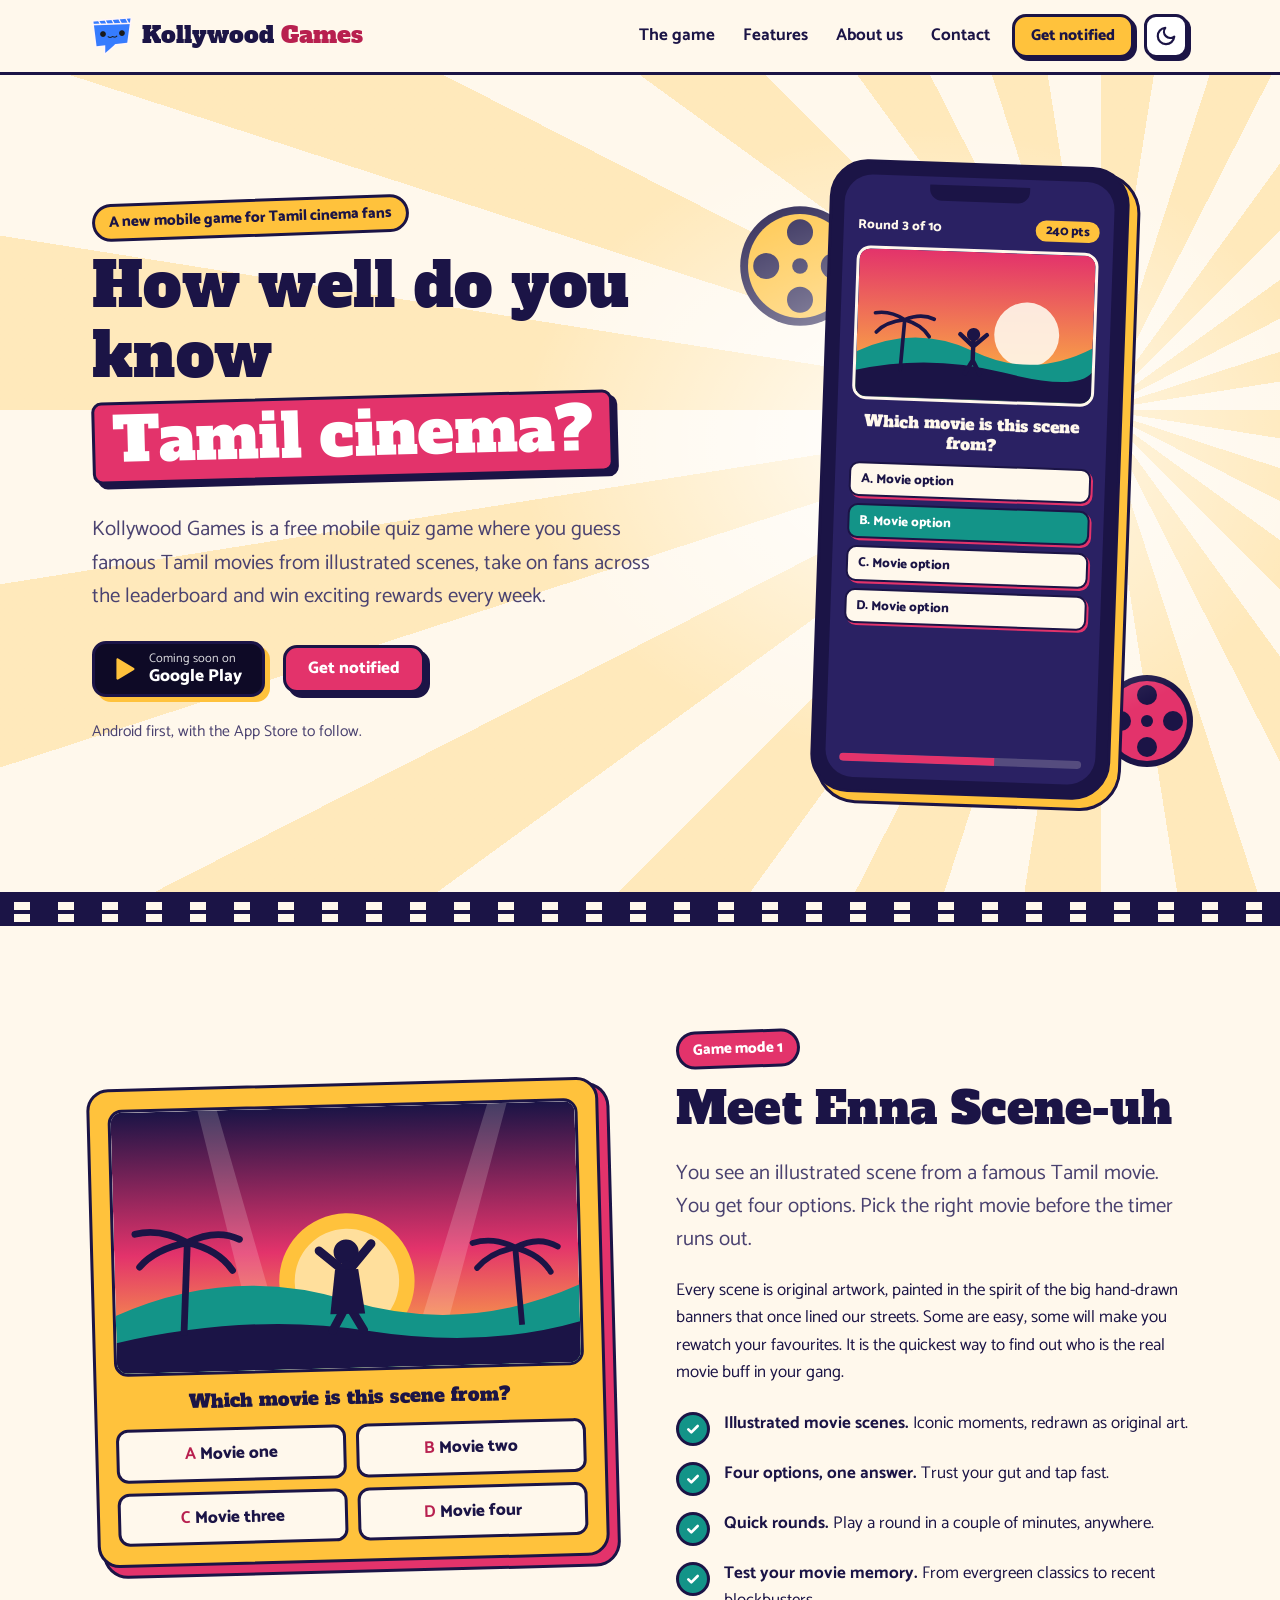
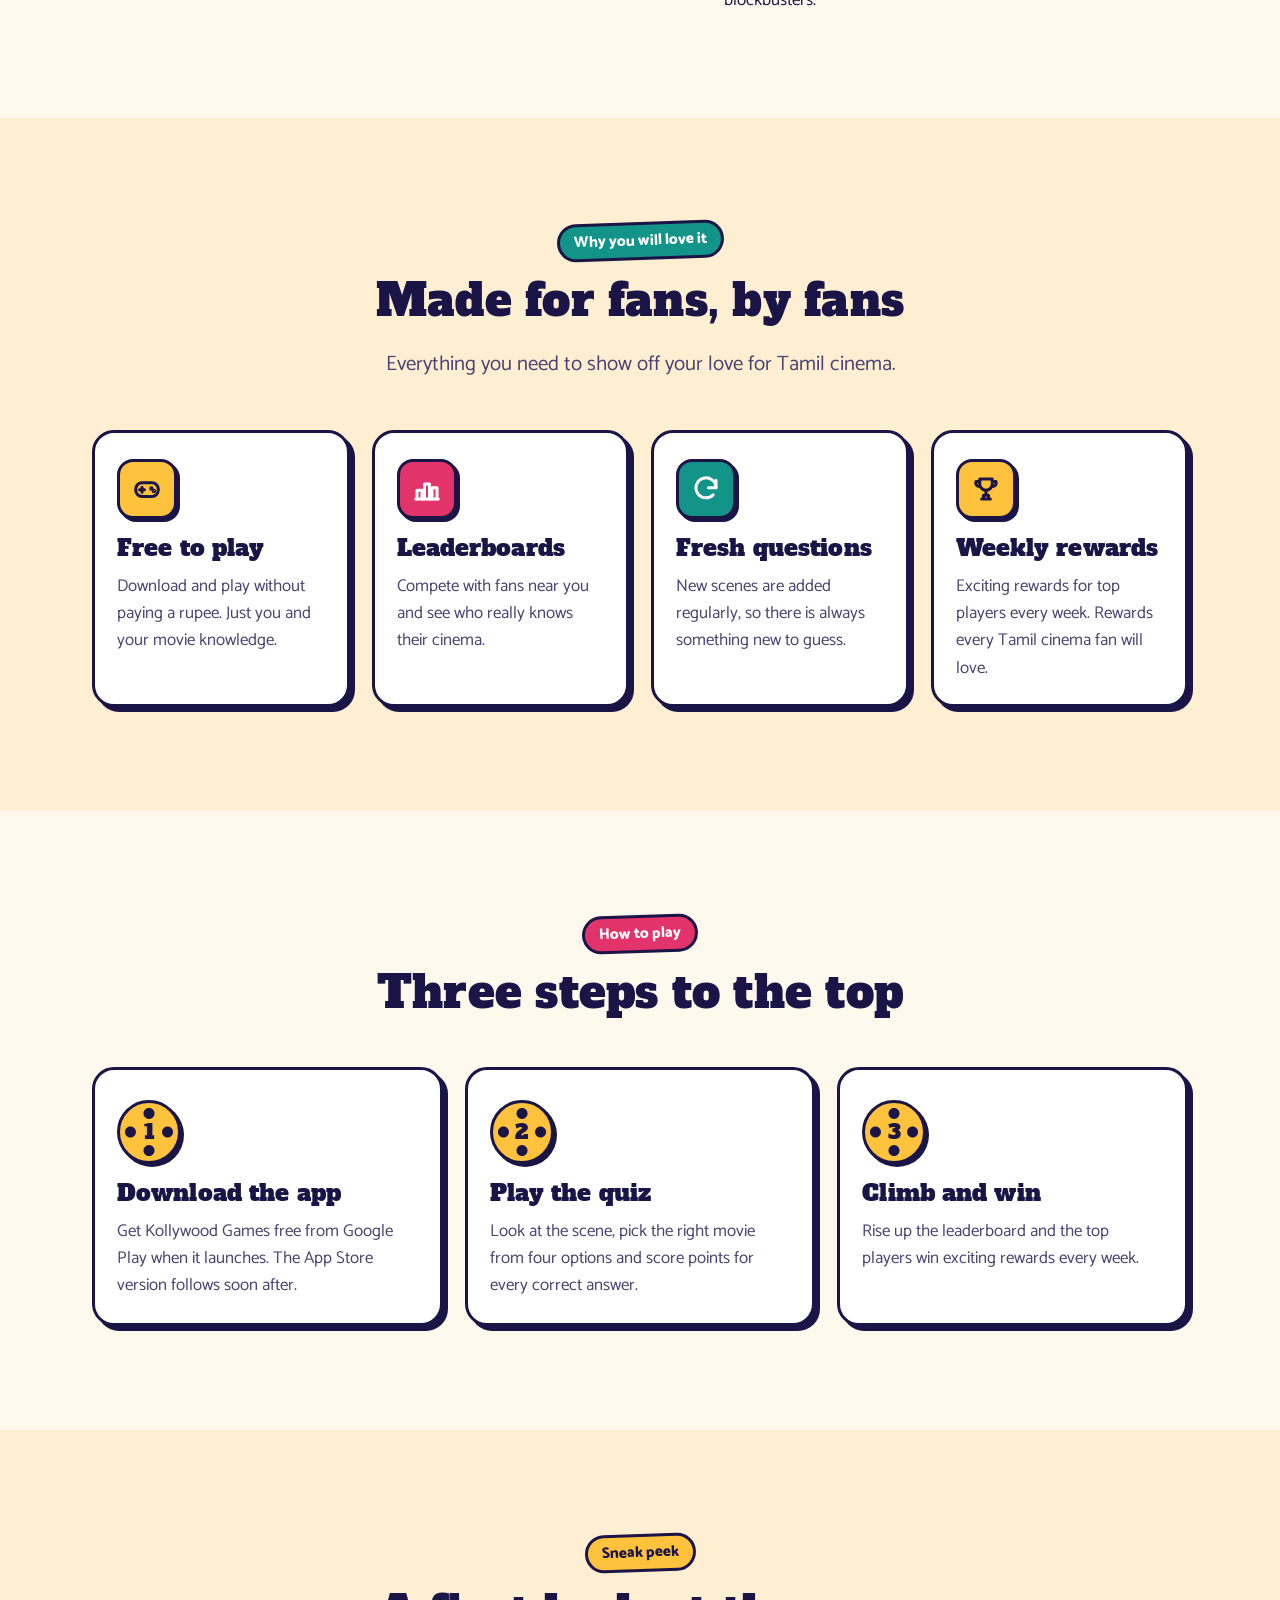
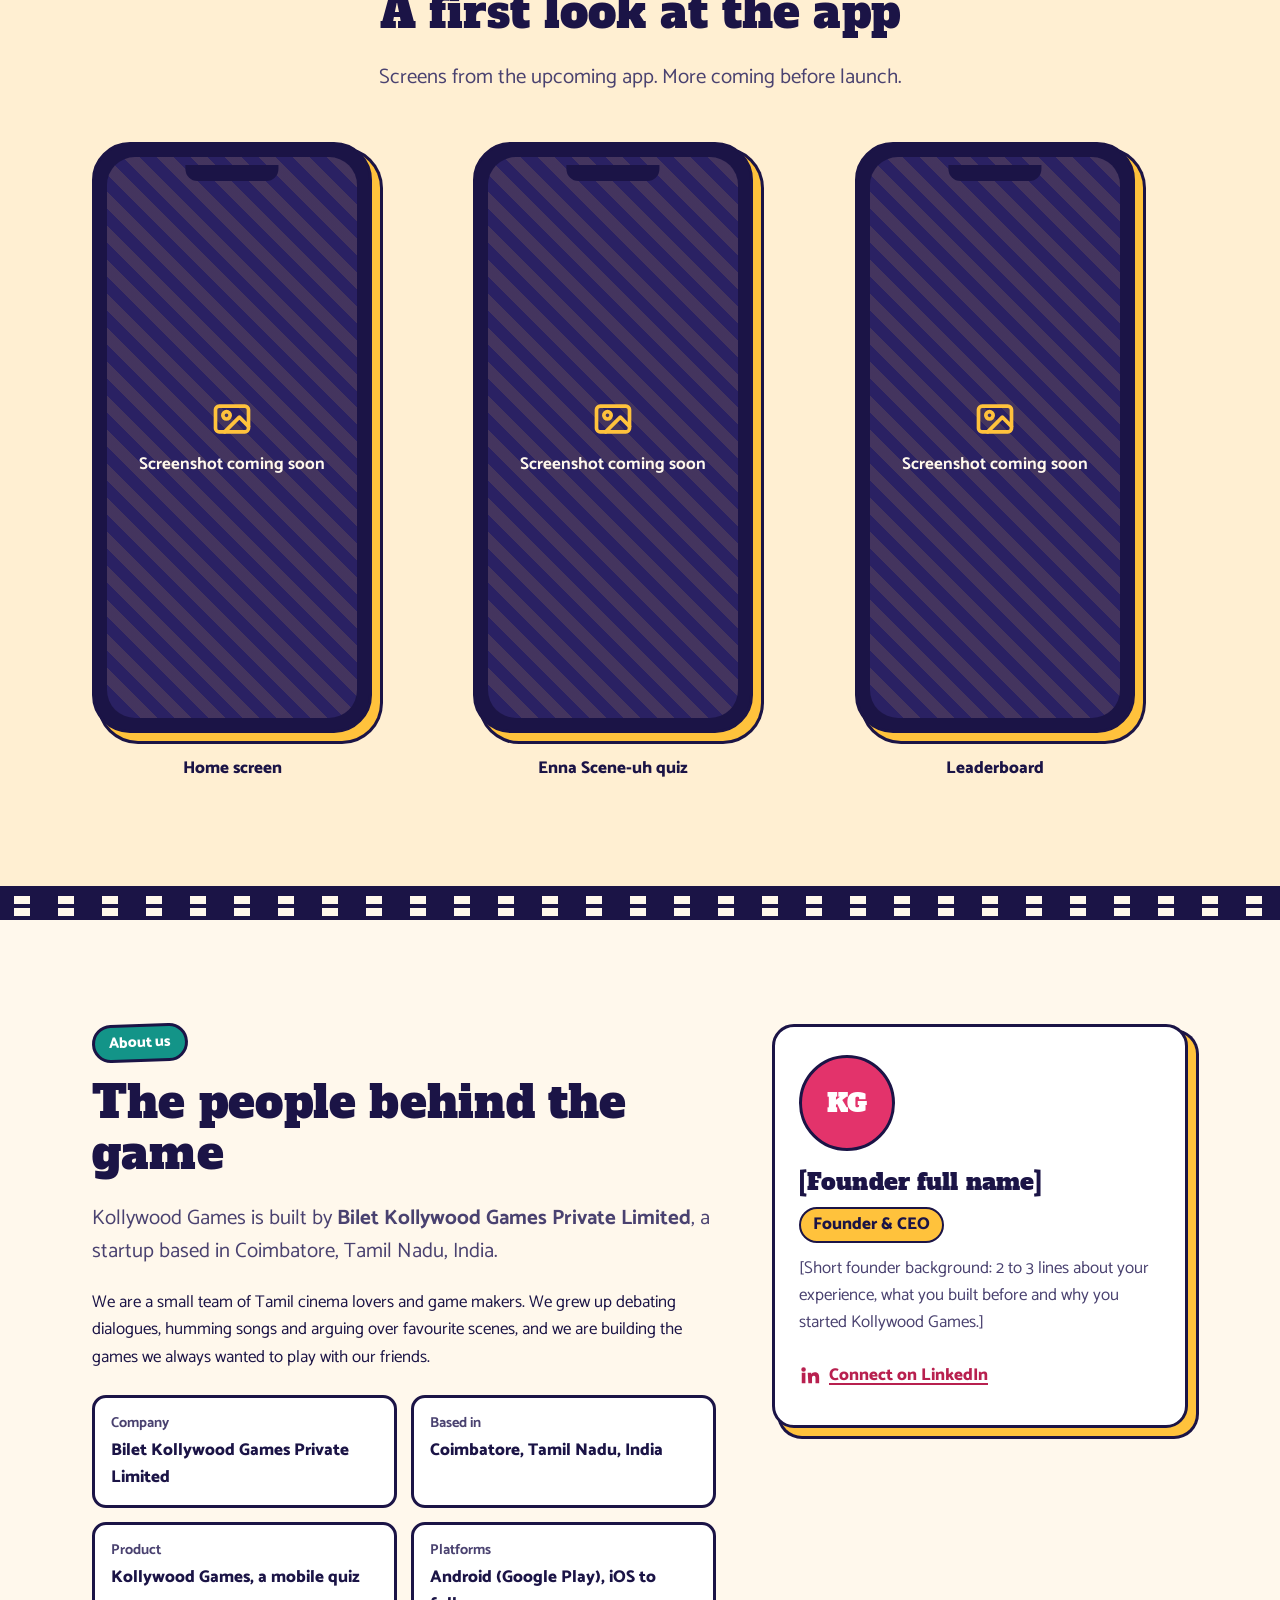
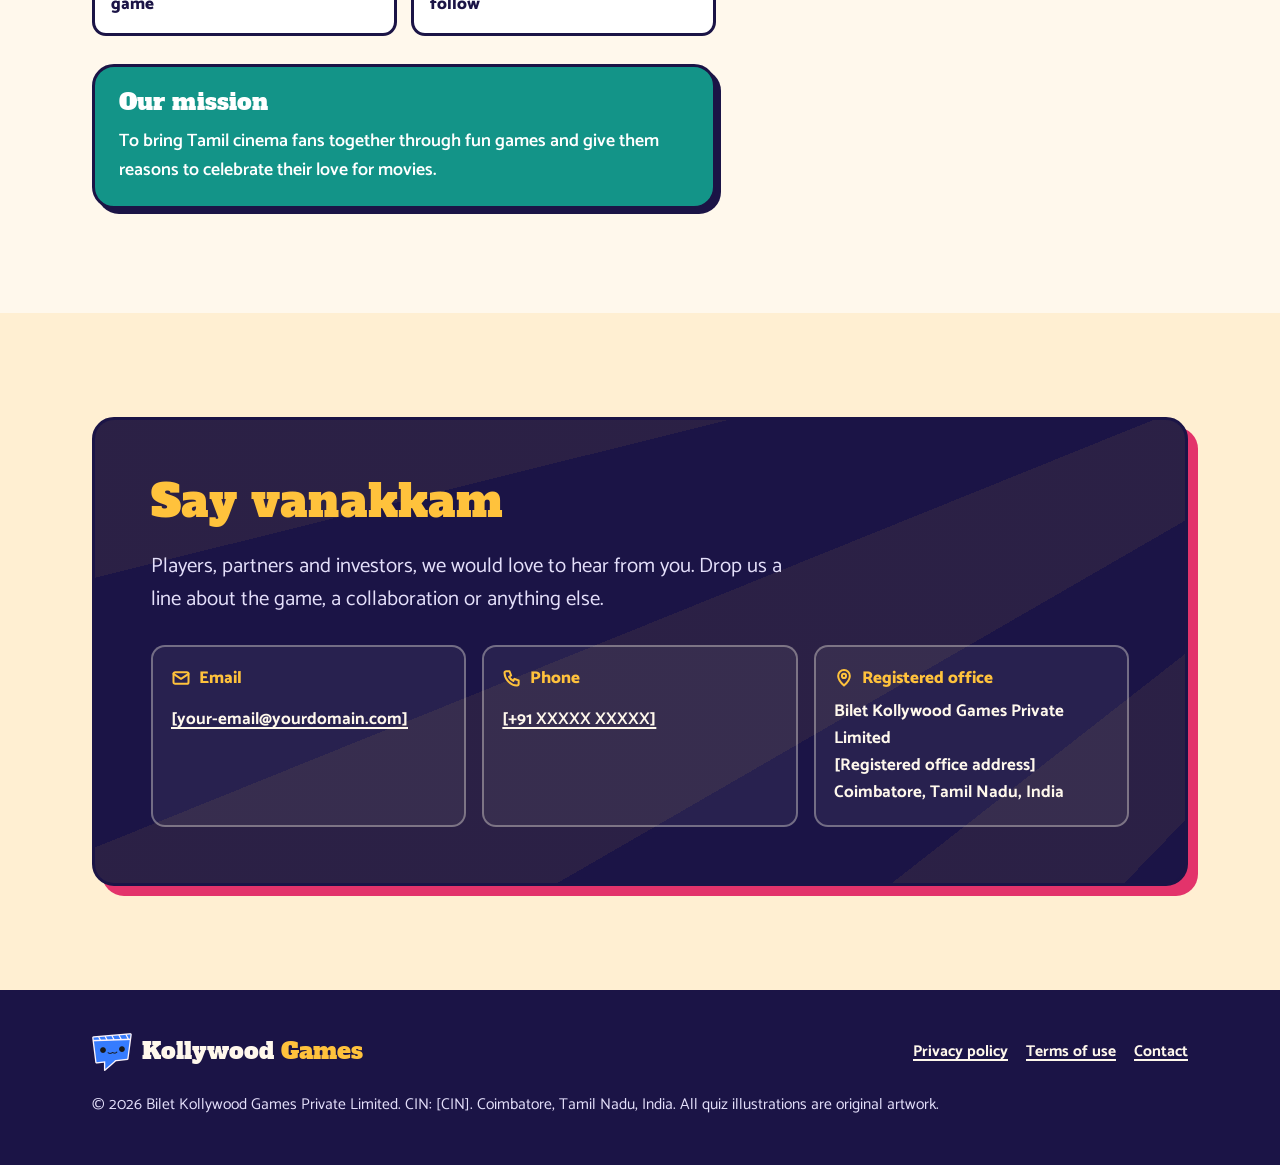
==== commit 5cb357c3: "Rebuild landing page for Kollywood Games mobile quiz game Fan-facing single page explaining the prod" ====
--- a/index.html
+++ b/index.html
@@ -1,2680 +1,448 @@
 <!DOCTYPE html>
-<html lang="ta-IN" data-theme="gold">
+<html lang="en-IN">
 
 <head>
   <meta charset="UTF-8">
-  <meta name="viewport" content="width=device-width, initial-scale=1.0, maximum-scale=5.0">
-  <title>Bilet Kollywood Games | Where Cinema Meets Gaming 🎬🎮</title>
+  <meta name="viewport" content="width=device-width, initial-scale=1">
+  <title>Kollywood Games | The mobile quiz game for Tamil cinema fans</title>
   <meta name="description"
-    content="Step onto the 70mm big screen with Bilet Kollywood Games: The ultimate arcade where Tamil cinema meets gaming. Battle in punch dialogue quiz duels, BGM decryptors & claim VIP FDFS passes.">
-
-  <!-- Favicon & Icons -->
-  <link rel="icon" type="image/png" href="favicon.png">
-  <link rel="apple-touch-icon" href="icons/Icon-192.png">
-
-  <!-- Google Fonts: Cinzel, Outfit, Space Grotesk, Jua -->
+    content="Kollywood Games is a free mobile quiz game for Tamil cinema fans. Play Enna Scene-uh: guess the movie from an illustrated scene, climb the leaderboard and win exciting weekly rewards. Coming soon on Google Play. Built by Bilet Kollywood Games Private Limited, Coimbatore.">
+  <meta name="theme-color" content="#1B1446">
+  <link rel="canonical" href="https://kollywoodgames.com/">
+
+  <!-- Open Graph -->
+  <meta property="og:type" content="website">
+  <meta property="og:site_name" content="Kollywood Games">
+  <meta property="og:title" content="Kollywood Games | How well do you know Tamil cinema?">
+  <meta property="og:description"
+    content="A free mobile quiz game for Tamil cinema fans. Guess the movie from an illustrated scene, climb the leaderboard and win exciting weekly rewards. Coming soon on Google Play.">
+  <meta property="og:url" content="https://kollywoodgames.com/">
+  <meta property="og:image" content="https://kollywoodgames.com/images/og-image.png">
+  <meta property="og:image:width" content="1200">
+  <meta property="og:image:height" content="630">
+  <meta property="og:image:alt" content="Kollywood Games: How well do you know Tamil cinema? Coming soon on Google Play.">
+  <meta property="og:locale" content="en_IN">
+
+  <!-- Twitter -->
+  <meta name="twitter:card" content="summary_large_image">
+  <meta name="twitter:title" content="Kollywood Games | How well do you know Tamil cinema?">
+  <meta name="twitter:description"
+    content="A free mobile quiz game for Tamil cinema fans. Guess the movie, climb the leaderboard, win weekly rewards. Coming soon on Google Play.">
+  <meta name="twitter:image" content="https://kollywoodgames.com/images/og-image.png">
+  <meta name="twitter:image:alt" content="Kollywood Games: How well do you know Tamil cinema?">
+
+  <!-- Favicon -->
+  <link rel="icon" type="image/png" sizes="32x32" href="images/favicon-32.png">
+  <link rel="apple-touch-icon" href="images/apple-touch-icon.png">
+
+  <!-- Apply the saved theme before first paint -->
+  <script>
+    try { var t = localStorage.getItem("kg-theme"); if (t === "light" || t === "dark") document.documentElement.setAttribute("data-theme", t); } catch (e) {}
+  </script>
+
+  <!-- Fonts -->
   <link rel="preconnect" href="https://fonts.googleapis.com">
   <link rel="preconnect" href="https://fonts.gstatic.com" crossorigin>
-  <link
-    href="https://fonts.googleapis.com/css2?family=Cinzel:wght@600;700;800;900&family=Jua&family=Outfit:wght@300;400;500;600;700;800;900&family=Space+Grotesk:wght@500;600;700&display=swap"
+  <link href="https://fonts.googleapis.com/css2?family=Alfa+Slab+One&family=Catamaran:wght@400;600;700;800&display=swap"
     rel="stylesheet">
 
-  <style>
-    /* ==========================================================
-       DESIGN SYSTEM & 70MM GOLD THEME TOKENS
-       Pure Luxury Cinema Obsidian & 24K Gold Arcade Palette
-       ========================================================== */
-    :root,
-    [data-theme="gold"] {
-      --bg-dark: #07090e;
-      --bg-surface: #0c0f17;
-      --bg-card: rgba(15, 19, 30, 0.82);
-      --bg-card-hover: rgba(22, 28, 44, 0.94);
-      --bg-glass: rgba(18, 22, 34, 0.65);
-
-      --text-main: #f8fafc;
-      --text-muted: #94a3b8;
-      --text-dim: #64748b;
-
-      /* Pure 70mm Gold Spectrum */
-      --primary: #f59e0b;
-      --primary-light: #fbbf24;
-      --primary-dark: #b45309;
-      --primary-glow: rgba(245, 158, 11, 0.45);
-      --primary-glow-soft: rgba(245, 158, 11, 0.15);
-
-      /* Cinema Accents */
-      --accent-red: #ef4444;
-      --accent-red-glow: rgba(239, 68, 68, 0.35);
-      --accent-green: #10b981;
-
-      --gold-gradient: linear-gradient(135deg, #f59e0b 0%, #ffd700 50%, #d97706 100%);
-      --gold-border: rgba(245, 158, 11, 0.3);
-      --gold-border-bright: rgba(255, 215, 0, 0.65);
-
-      --font-display: 'Cinzel', serif;
-      --font-body: 'Outfit', sans-serif;
-      --font-mono: 'Space Grotesk', monospace;
+  <link rel="stylesheet" href="styles.css">
+
+  <script type="application/ld+json">
+  {
+    "@context": "https://schema.org",
+    "@type": "Organization",
+    "name": "Bilet Kollywood Games Private Limited",
+    "alternateName": "Kollywood Games",
+    "url": "https://kollywoodgames.com/",
+    "logo": "https://kollywoodgames.com/images/logo-160.png",
+    "description": "A startup building fun mobile games for Tamil cinema fans.",
+    "address": {
+      "@type": "PostalAddress",
+      "addressLocality": "Coimbatore",
+      "addressRegion": "Tamil Nadu",
+      "addressCountry": "IN"
     }
-
-    *,
-    *::before,
-    *::after {
-      box-sizing: border-box;
-      margin: 0;
-      padding: 0;
-      -webkit-font-smoothing: antialiased;
-    }
-
-    html {
-      scroll-behavior: smooth;
-    }
-
-    body {
-      background-color: var(--bg-dark);
-      color: var(--text-main);
-      font-family: var(--font-body);
-      min-height: 100vh;
-      overflow-x: hidden;
-      width: 100%;
-      line-height: 1.6;
-      position: relative;
-    }
-
-    /* ==========================================================
-       CINEMA BACKGROUND & PROJECTOR BEAM ATMOSPHERE
-       ========================================================== */
-    .cinema-backdrop {
-      position: fixed;
-      top: 0;
-      left: 0;
-      width: 100vw;
-      height: 100vh;
-      z-index: 0;
-      pointer-events: none;
-      background-image:
-        linear-gradient(180deg,
-          rgba(7, 9, 14, 0.90) 0%,
-          rgba(7, 9, 14, 0.82) 40%,
-          rgba(7, 9, 14, 0.92) 80%,
-          #07090e 100%),
-        radial-gradient(ellipse 90% 50% at 50% 0%, rgba(245, 158, 11, 0.14), transparent 70%),
-        url('assets/assets/desktop_background.png');
-      background-position: center top;
-      background-repeat: no-repeat;
-      background-size: cover;
-      background-attachment: fixed;
-    }
-
-    @media (max-width: 768px) {
-      .cinema-backdrop {
-        background-image:
-          linear-gradient(180deg,
-            rgba(7, 9, 14, 0.92) 0%,
-            rgba(7, 9, 14, 0.85) 40%,
-            rgba(7, 9, 14, 0.95) 85%,
-            #07090e 100%),
-          url('assets/assets/mobile_background.png');
-      }
-    }
-
-    /* Overhead Cinema Projector Light Cone */
-    .projector-light-cone {
-      position: fixed;
-      top: -150px;
-      left: 50%;
-      transform: translateX(-50%);
-      width: 80vw;
-      height: 480px;
-      background: radial-gradient(ellipse at 50% 0%, rgba(245, 158, 11, 0.16) 0%, rgba(245, 158, 11, 0.05) 45%, transparent 75%);
-      pointer-events: none;
-      z-index: 1;
-      filter: blur(40px);
-    }
-
-    /* Spotlight Cursor Layer */
-    .spotlight-cursor {
-      position: fixed;
-      inset: 0;
-      pointer-events: none;
-      z-index: 1;
-      background: radial-gradient(circle 500px at var(--mouse-x, 50%) var(--mouse-y, 30%),
-          rgba(245, 158, 11, 0.06),
-          transparent 65%);
-      transition: background 0.1s ease;
-    }
-
-    /* Film Grain Subtle Overlay */
-    .film-grain {
-      position: fixed;
-      inset: 0;
-      z-index: 2;
-      pointer-events: none;
-      opacity: 0.025;
-      background-image: radial-gradient(#fff 1px, transparent 1px);
-      background-size: 4px 4px;
-    }
-
-    /* ==========================================================
-       TOP NAVIGATION: CINE-ARCADE HUD
-       ========================================================== */
-    header {
-      position: sticky;
-      top: 0;
-      width: 100%;
-      z-index: 100;
-      background: rgba(7, 9, 14, 0.82);
-      backdrop-filter: blur(16px);
-      -webkit-backdrop-filter: blur(16px);
-      border-bottom: 1px solid rgba(245, 158, 11, 0.2);
-      transition: all 0.3s ease;
-    }
-
-    .nav-container {
-      max-width: 1360px;
-      margin: 0 auto;
-      padding: 0.85rem 1.5rem;
-      display: flex;
-      align-items: center;
-      justify-content: space-between;
-      gap: 1.25rem;
-    }
-
-    .brand-link {
-      display: flex;
-      align-items: center;
-      gap: 0.85rem;
-      text-decoration: none;
-      color: inherit;
-    }
-
-    .brand-logo-img {
-      height: 44px;
-      width: auto;
-      object-fit: contain;
-      filter: drop-shadow(0 0 12px var(--primary-glow));
-      transition: transform 0.3s ease;
-    }
-
-    .brand-link:hover .brand-logo-img {
-      transform: scale(1.05) rotate(-2deg);
-    }
-
-    .brand-title-wrap {
-      display: flex;
-      flex-direction: column;
-    }
-
-    .brand-title {
-      font-family: var(--font-display);
-      font-size: 1.35rem;
-      font-weight: 900;
-      letter-spacing: 0.08em;
-      background: var(--gold-gradient);
-      -webkit-background-clip: text;
-      -webkit-text-fill-color: transparent;
-      line-height: 1.1;
-    }
-
-    .brand-tag {
-      font-size: 0.68rem;
-      font-weight: 700;
-      color: var(--text-muted);
-      letter-spacing: 0.18em;
-      text-transform: uppercase;
-    }
-
-    /* Live Arcade Status Pill in Navbar */
-    .nav-live-indicator {
-      display: flex;
-      align-items: center;
-      gap: 0.5rem;
-      background: rgba(245, 158, 11, 0.08);
-      border: 1px solid rgba(245, 158, 11, 0.25);
-      padding: 0.35rem 0.85rem;
-      border-radius: 999px;
-      font-size: 0.78rem;
-      color: #fde68a;
-      font-weight: 600;
-      white-space: nowrap;
-    }
-
-    .live-dot {
-      width: 7px;
-      height: 7px;
-      background: #10b981;
-      border-radius: 50%;
-      box-shadow: 0 0 8px #10b981;
-      animation: pulseGreen 1.8s infinite;
-    }
-
-    @keyframes pulseGreen {
-
-      0%,
-      100% {
-        opacity: 1;
-        transform: scale(1);
-      }
-
-      50% {
-        opacity: 0.4;
-        transform: scale(0.8);
-      }
-    }
-
-    /* Nav Links */
-    .nav-links {
-      display: flex;
-      list-style: none;
-      align-items: center;
-      gap: 1.75rem;
-    }
-
-    .nav-links a {
-      text-decoration: none;
-      color: var(--text-muted);
-      font-size: 0.88rem;
-      font-weight: 600;
-      letter-spacing: 0.03em;
-      transition: all 0.2s ease;
-      position: relative;
-      padding: 0.3rem 0;
-    }
-
-    .nav-links a:hover,
-    .nav-links a.active {
-      color: #fff;
-    }
-
-    .nav-links a::after {
-      content: '';
-      position: absolute;
-      bottom: 0;
-      left: 0;
-      width: 0%;
-      height: 2px;
-      background: var(--gold-gradient);
-      transition: width 0.25s ease;
-      border-radius: 2px;
-    }
-
-    .nav-links a:hover::after,
-    .nav-links a.active::after {
-      width: 100%;
-    }
-
-    /* Nav Action Group */
-    .nav-actions {
-      display: flex;
-      align-items: center;
-      gap: 0.9rem;
-    }
-
-    .coin-badge {
-      display: flex;
-      align-items: center;
-      gap: 0.4rem;
-      background: rgba(245, 158, 11, 0.12);
-      border: 1px solid var(--gold-border);
-      padding: 0.4rem 0.85rem;
-      border-radius: 999px;
-      font-family: var(--font-mono);
-      font-size: 0.82rem;
-      font-weight: 700;
-      color: #fde68a;
-    }
-
-    .btn-play-arena {
-      background: var(--gold-gradient);
-      color: #080d1a;
-      font-weight: 800;
-      font-size: 0.88rem;
-      padding: 0.55rem 1.35rem;
-      border-radius: 10px;
-      text-decoration: none;
-      display: inline-flex;
-      align-items: center;
-      gap: 0.5rem;
-      box-shadow: 0 4px 18px var(--primary-glow);
-      transition: all 0.25s ease;
-      border: 1px solid rgba(255, 255, 255, 0.4);
-      position: relative;
-      overflow: hidden;
-      white-space: nowrap;
-    }
-
-    .btn-play-arena::before {
-      content: '';
-      position: absolute;
-      top: -50%;
-      left: -50%;
-      width: 200%;
-      height: 200%;
-      background: linear-gradient(45deg,
-          transparent,
-          rgba(255, 255, 255, 0.35),
-          transparent);
-      transform: rotate(35deg) translateY(-100%);
-      transition: transform 0.6s ease;
-    }
-
-    .btn-play-arena:hover {
-      transform: translateY(-2px);
-      box-shadow: 0 6px 24px rgba(245, 158, 11, 0.65);
-    }
-
-    .btn-play-arena:hover::before {
-      transform: rotate(35deg) translateY(100%);
-    }
-
-    /* ==========================================================
-       HERO SECTION: 70MM CINEMA MEETS GAMING
-       ========================================================== */
-    .hero-section {
-      position: relative;
-      z-index: 3;
-      padding: 3.5rem 1.5rem 4.5rem;
-      max-width: 1360px;
-      margin: 0 auto;
-    }
-
-    .hero-header {
-      text-align: center;
-      max-width: 940px;
-      margin: 0 auto 3rem;
-    }
-
-    /* Arcade Marquee Pill */
-    .cinema-marquee-pill {
-      display: inline-flex;
-      align-items: center;
-      gap: 0.6rem;
-      background: rgba(245, 158, 11, 0.09);
-      border: 1px solid var(--gold-border-bright);
-      padding: 0.45rem 1.25rem;
-      border-radius: 999px;
-      font-size: 0.8rem;
-      font-weight: 700;
-      color: #ffd700;
-      letter-spacing: 0.14em;
-      text-transform: uppercase;
-      box-shadow: 0 0 25px rgba(245, 158, 11, 0.2);
-      margin-bottom: 1.4rem;
-    }
-
-    .marquee-sparkle {
-      animation: rotateStar 3s linear infinite;
-      display: inline-block;
-    }
-
-    @keyframes rotateStar {
-      0% {
-        transform: rotate(0deg);
-      }
-
-      100% {
-        transform: rotate(360deg);
-      }
-    }
-
-    .hero-title {
-      font-family: var(--font-display);
-      font-size: clamp(2.3rem, 5.2vw, 4.3rem);
-      font-weight: 900;
-      line-height: 1.14;
-      margin-bottom: 1.3rem;
-      letter-spacing: -0.01em;
-      color: #ffffff;
-      text-shadow: 0 4px 20px rgba(0, 0, 0, 0.8);
-    }
-
-    .gold-gradient-text {
-      background: var(--gold-gradient);
-      -webkit-background-clip: text;
-      -webkit-text-fill-color: transparent;
-      filter: drop-shadow(0 0 25px rgba(245, 158, 11, 0.4));
-    }
-
-    .cinema-badge-glow {
-      display: inline-block;
-      position: relative;
-      color: #ffd700;
-      text-shadow: 0 0 15px rgba(255, 215, 0, 0.6);
-    }
-
-    .hero-subtitle {
-      font-size: clamp(1rem, 1.4vw, 1.22rem);
-      color: var(--text-muted);
-      line-height: 1.65;
-      max-width: 780px;
-      margin: 0 auto 2.2rem;
-      font-weight: 400;
-    }
-
-    .hero-cta-group {
-      display: flex;
-      justify-content: center;
-      align-items: center;
-      gap: 1.1rem;
-      flex-wrap: wrap;
-      margin-bottom: 2.8rem;
-    }
-
-    .btn-secondary-cinema {
-      background: rgba(255, 255, 255, 0.05);
-      border: 1px solid rgba(255, 255, 255, 0.15);
-      color: #fff;
-      font-weight: 600;
-      font-size: 0.92rem;
-      padding: 0.8rem 1.6rem;
-      border-radius: 10px;
-      cursor: pointer;
-      display: inline-flex;
-      align-items: center;
-      gap: 0.6rem;
-      backdrop-filter: blur(8px);
-      transition: all 0.25s ease;
-      text-decoration: none;
-    }
-
-    .btn-secondary-cinema:hover {
-      background: rgba(245, 158, 11, 0.12);
-      border-color: var(--primary);
-      color: #ffd700;
-      transform: translateY(-2px);
-    }
-
-    /* Live Stat Ticker Ribbon */
-    .hero-stats-ribbon {
-      display: grid;
-      grid-template-columns: repeat(4, 1fr);
-      gap: 1.2rem;
-      background: rgba(14, 18, 30, 0.65);
-      border: 1px solid rgba(245, 158, 11, 0.2);
-      border-radius: 16px;
-      padding: 1.25rem 1.75rem;
-      backdrop-filter: blur(14px);
-      box-shadow: 0 12px 35px rgba(0, 0, 0, 0.4);
-      max-width: 980px;
-      margin: 0 auto;
-    }
-
-    .stat-ribbon-item {
-      text-align: center;
-      border-right: 1px solid rgba(255, 255, 255, 0.08);
-      padding: 0 0.5rem;
-    }
-
-    .stat-ribbon-item:last-child {
-      border-right: none;
-    }
-
-    .stat-ribbon-num {
-      font-family: var(--font-mono);
-      font-size: 1.55rem;
-      font-weight: 700;
-      color: #ffd700;
-      line-height: 1.1;
-      margin-bottom: 0.25rem;
-    }
-
-    .stat-ribbon-label {
-      font-size: 0.76rem;
-      color: var(--text-muted);
-      text-transform: uppercase;
-      letter-spacing: 0.08em;
-      font-weight: 600;
-    }
-
-    /* ==========================================================
-       FEATURED CINEMA GAME SLIDER (3D FILM-STRIP CARDS)
-       ========================================================== */
-    .slider-stage-wrapper {
-      position: relative;
-      margin-top: 3.5rem;
-    }
-
-    .slider-header-bar {
-      display: flex;
-      justify-content: space-between;
-      align-items: flex-end;
-      margin-bottom: 1.6rem;
-      flex-wrap: wrap;
-      gap: 1rem;
-    }
-
-    .section-eyebrow {
-      display: flex;
-      align-items: center;
-      gap: 0.4rem;
-      color: var(--primary);
-      font-size: 0.8rem;
-      font-weight: 800;
-      letter-spacing: 0.16em;
-      text-transform: uppercase;
-      margin-bottom: 0.4rem;
-    }
-
-    .section-heading-gold {
-      font-family: var(--font-display);
-      font-size: clamp(1.6rem, 2.8vw, 2.4rem);
-      font-weight: 800;
-      color: #fff;
-      line-height: 1.2;
-    }
-
-    .carousel-stage {
-      position: relative;
-      width: 100%;
-      height: 520px;
-      perspective: 1200px;
-      overflow: hidden;
-      display: flex;
-      justify-content: center;
-      align-items: center;
-    }
-
-    .carousel-card {
-      position: absolute;
-      width: min(880px, 92%);
-      height: 480px;
-      border-radius: 20px;
-      background: var(--bg-card);
-      border: 1px solid var(--gold-border);
-      display: grid;
-      grid-template-columns: 1.1fr 1fr;
-      overflow: hidden;
-      box-shadow: 0 25px 60px rgba(0, 0, 0, 0.8), 0 0 35px rgba(245, 158, 11, 0.15);
-      transition: all 0.65s cubic-bezier(0.25, 1, 0.5, 1);
-      cursor: pointer;
-      backdrop-filter: blur(20px);
-    }
-
-    .carousel-card.active {
-      transform: translate3d(0, 0, 0) scale(1);
-      opacity: 1;
-      z-index: 10;
-      pointer-events: auto;
-      border-color: var(--primary);
-      box-shadow: 0 30px 70px rgba(0, 0, 0, 0.9), 0 0 45px var(--primary-glow);
-    }
-
-    .carousel-card.prev {
-      transform: translate3d(-18%, 0, -120px) scale(0.88);
-      opacity: 0.45;
-      z-index: 5;
-      pointer-events: auto;
-      filter: blur(1.5px);
-    }
-
-    .carousel-card.next {
-      transform: translate3d(18%, 0, -120px) scale(0.88);
-      opacity: 0.45;
-      z-index: 5;
-      pointer-events: auto;
-      filter: blur(1.5px);
-    }
-
-    .carousel-card.hidden {
-      transform: translate3d(0, 40px, -220px) scale(0.75);
-      opacity: 0;
-      z-index: 0;
-      pointer-events: none;
-    }
-
-    /* Card Media & 70mm Sprocket Details */
-    .card-media {
-      position: relative;
-      height: 100%;
-      overflow: hidden;
-      background: #000;
-    }
-
-    .card-media img {
-      width: 100%;
-      height: 100%;
-      object-fit: cover;
-      transition: transform 0.7s ease;
-    }
-
-    .carousel-card:hover .card-media img {
-      transform: scale(1.05);
-    }
-
-    /* Film Strip Perforation Top/Bottom Edge */
-    .film-strip-edge {
-      position: absolute;
-      top: 0;
-      left: 0;
-      right: 0;
-      height: 14px;
-      z-index: 3;
-      background: repeating-linear-gradient(90deg,
-          rgba(0, 0, 0, 0.85) 0px,
-          rgba(0, 0, 0, 0.85) 6px,
-          rgba(245, 158, 11, 0.5) 6px,
-          rgba(245, 158, 11, 0.5) 12px,
-          rgba(0, 0, 0, 0.85) 12px,
-          rgba(0, 0, 0, 0.85) 18px);
-    }
-
-    .media-overlay-gradient {
-      position: absolute;
-      inset: 0;
-      background: linear-gradient(90deg,
-          transparent 50%,
-          rgba(15, 19, 30, 0.95) 100%);
-    }
-
-    .card-tag {
-      position: absolute;
-      top: 22px;
-      left: 18px;
-      z-index: 4;
-      background: rgba(0, 0, 0, 0.75);
-      border: 1px solid var(--primary);
-      color: #ffd700;
-      font-size: 0.72rem;
-      font-weight: 800;
-      padding: 0.35rem 0.8rem;
-      border-radius: 6px;
-      text-transform: uppercase;
-      letter-spacing: 0.1em;
-      backdrop-filter: blur(8px);
-    }
-
-    /* Card Details */
-    .card-content {
-      padding: 2.2rem 2.2rem 1.8rem;
-      display: flex;
-      flex-direction: column;
-      justify-content: space-between;
-      position: relative;
-      z-index: 4;
-      background: linear-gradient(135deg, rgba(15, 19, 30, 0.95), rgba(9, 12, 20, 0.98));
-    }
-
-    .card-genre {
-      font-size: 0.75rem;
-      font-weight: 700;
-      color: var(--primary);
-      text-transform: uppercase;
-      letter-spacing: 0.14em;
-      margin-bottom: 0.4rem;
-      display: block;
-    }
-
-    .card-title {
-      font-family: var(--font-display);
-      font-size: 1.65rem;
-      font-weight: 800;
-      color: #fff;
-      margin-bottom: 0.8rem;
-      line-height: 1.25;
-    }
-
-    .card-desc {
-      font-size: 0.92rem;
-      color: var(--text-muted);
-      line-height: 1.6;
-      margin-bottom: 1.3rem;
-    }
-
-    .card-stats-grid {
-      display: grid;
-      grid-template-columns: repeat(3, 1fr);
-      gap: 0.75rem;
-      background: rgba(255, 255, 255, 0.03);
-      border: 1px solid rgba(255, 255, 255, 0.08);
-      border-radius: 10px;
-      padding: 0.75rem;
-      margin-bottom: 1.3rem;
-    }
-
-    .card-stat-box {
-      text-align: center;
-    }
-
-    .card-stat-label {
-      font-size: 0.68rem;
-      color: var(--text-dim);
-      text-transform: uppercase;
-      font-weight: 600;
-    }
-
-    .card-stat-val {
-      font-family: var(--font-mono);
-      font-size: 0.92rem;
-      font-weight: 700;
-      color: #ffd700;
-    }
-
-    .card-action-bar {
-      display: flex;
-      align-items: center;
-      justify-content: space-between;
-      gap: 1rem;
-      padding-top: 1rem;
-      border-top: 1px solid rgba(255, 255, 255, 0.08);
-    }
-
-    /* Carousel Nav Arrows & Indicator Dots */
-    .carousel-nav-controls {
-      display: flex;
-      justify-content: center;
-      align-items: center;
-      gap: 1.5rem;
-      margin-top: 1.8rem;
-    }
-
-    .nav-arrow-btn {
-      background: rgba(255, 255, 255, 0.06);
-      border: 1px solid var(--gold-border);
-      color: #fff;
-      width: 44px;
-      height: 44px;
-      border-radius: 50%;
-      display: flex;
-      align-items: center;
-      justify-content: center;
-      cursor: pointer;
-      font-size: 1.2rem;
-      transition: all 0.25s ease;
-    }
-
-    .nav-arrow-btn:hover {
-      background: var(--primary);
-      color: #000;
-      box-shadow: 0 0 20px var(--primary-glow);
-      transform: scale(1.08);
-    }
-
-    .carousel-dots {
-      display: flex;
-      gap: 0.6rem;
-    }
-
-    .dot-pill {
-      width: 26px;
-      height: 5px;
-      border-radius: 999px;
-      background: rgba(255, 255, 255, 0.2);
-      cursor: pointer;
-      transition: all 0.3s ease;
-    }
-
-    .dot-pill.active {
-      width: 46px;
-      background: var(--gold-gradient);
-      box-shadow: 0 0 12px var(--primary-glow);
-    }
-
-    /* ==========================================================
-       THE CROWN JEWEL: 70MM CINE-QUIZ ARENA (UNIQUE GAME-SHOW UI)
-       ========================================================== */
-    .quiz-arena-section {
-      position: relative;
-      z-index: 3;
-      padding: 5rem 1.5rem 5rem;
-      max-width: 1280px;
-      margin: 0 auto;
-    }
-
-    .quiz-console-frame {
-      background: linear-gradient(180deg, #101422 0%, #0a0d14 100%);
-      border: 2px solid var(--primary);
-      border-radius: 24px;
-      box-shadow:
-        0 25px 80px rgba(0, 0, 0, 0.9),
-        0 0 60px rgba(245, 158, 11, 0.2),
-        inset 0 1px 0 rgba(255, 255, 255, 0.2);
-      overflow: hidden;
-      position: relative;
-    }
-
-    /* Clapperboard Top Bar */
-    .clapperboard-bar {
-      background: repeating-linear-gradient(-45deg,
-          #f59e0b 0px,
-          #f59e0b 16px,
-          #121624 16px,
-          #121624 32px);
-      height: 12px;
-      width: 100%;
-    }
-
-    .console-inner-stage {
-      padding: 2.2rem 2.8rem 2.6rem;
-    }
-
-    /* Quiz HUD Stats Header */
-    .quiz-hud-header {
-      display: flex;
-      justify-content: space-between;
-      align-items: center;
-      flex-wrap: wrap;
-      gap: 1.25rem;
-      padding-bottom: 1.5rem;
-      border-bottom: 1px solid rgba(245, 158, 11, 0.2);
-      margin-bottom: 2rem;
-    }
-
-    .quiz-scene-badge {
-      display: flex;
-      align-items: center;
-      gap: 0.6rem;
-    }
-
-    .scene-pill {
-      background: rgba(245, 158, 11, 0.15);
-      border: 1px solid var(--primary);
-      color: #ffd700;
-      font-size: 0.8rem;
-      font-weight: 800;
-      padding: 0.35rem 0.9rem;
-      border-radius: 8px;
-      letter-spacing: 0.08em;
-      font-family: var(--font-mono);
-    }
-
-    .scene-category {
-      font-size: 0.82rem;
-      color: var(--text-muted);
-      font-weight: 600;
-    }
-
-    .quiz-hud-metrics {
-      display: flex;
-      align-items: center;
-      gap: 1.25rem;
-      flex-wrap: wrap;
-    }
-
-    .hud-chip {
-      display: flex;
-      align-items: center;
-      gap: 0.45rem;
-      background: rgba(255, 255, 255, 0.05);
-      border: 1px solid rgba(255, 255, 255, 0.1);
-      padding: 0.4rem 0.85rem;
-      border-radius: 8px;
-      font-family: var(--font-mono);
-      font-size: 0.85rem;
-      font-weight: 700;
-    }
-
-    .hud-chip.combo {
-      color: #fbbf24;
-      border-color: rgba(245, 158, 11, 0.35);
-      background: rgba(245, 158, 11, 0.1);
-    }
-
-    .hud-chip.score {
-      color: #34d399;
-      border-color: rgba(52, 211, 153, 0.35);
-    }
-
-    /* 15s Countdown Progress Line */
-    .quiz-timer-strip {
-      width: 100%;
-      height: 6px;
-      background: rgba(255, 255, 255, 0.08);
-      border-radius: 999px;
-      overflow: hidden;
-      margin-bottom: 2.2rem;
-      position: relative;
-    }
-
-    .quiz-timer-fill {
-      height: 100%;
-      width: 100%;
-      background: var(--gold-gradient);
-      box-shadow: 0 0 10px var(--primary-glow);
-      transition: width 0.1s linear;
-    }
-
-    /* Interactive Lifelines (Cinema Power-Ups) */
-    .quiz-lifelines-bar {
-      display: flex;
-      align-items: center;
-      justify-content: flex-end;
-      gap: 0.8rem;
-      margin-bottom: 1.5rem;
-      flex-wrap: wrap;
-    }
-
-    .lifeline-btn {
-      background: rgba(255, 255, 255, 0.05);
-      border: 1px solid rgba(245, 158, 11, 0.3);
-      color: #fde68a;
-      padding: 0.4rem 0.95rem;
-      border-radius: 999px;
-      font-size: 0.78rem;
-      font-weight: 700;
-      cursor: pointer;
-      display: inline-flex;
-      align-items: center;
-      gap: 0.45rem;
-      transition: all 0.2s ease;
-    }
-
-    .lifeline-btn:hover:not(:disabled) {
-      background: var(--primary);
-      color: #07090e;
-      transform: translateY(-2px);
-      box-shadow: 0 0 14px var(--primary-glow);
-    }
-
-    .lifeline-btn:disabled {
-      opacity: 0.35;
-      cursor: not-allowed;
-      border-color: rgba(255, 255, 255, 0.1);
-      color: var(--text-dim);
-    }
-
-    /* Main Clapperboard Dialogue Prompt */
-    .dialogue-marquee-card {
-      background: rgba(18, 24, 38, 0.9);
-      border: 1px solid var(--gold-border);
-      border-radius: 18px;
-      padding: 2.4rem 2.2rem;
-      text-align: center;
-      margin-bottom: 2.2rem;
-      box-shadow: inset 0 0 40px rgba(0, 0, 0, 0.6);
-      position: relative;
-    }
-
-    .dialogue-marquee-card::before {
-      content: '“';
-      position: absolute;
-      top: 10px;
-      left: 20px;
-      font-family: var(--font-display);
-      font-size: 4rem;
-      color: rgba(245, 158, 11, 0.15);
-      line-height: 1;
-    }
-
-    .punch-dialogue-quote {
-      font-family: 'Jua', 'Outfit', sans-serif;
-      font-size: clamp(1.4rem, 2.6vw, 2.1rem);
-      font-weight: 700;
-      color: #fff;
-      line-height: 1.45;
-      margin-bottom: 0.8rem;
-      text-shadow: 0 2px 10px rgba(0, 0, 0, 0.8);
-    }
-
-    .punch-dialogue-quote mark {
-      background: none;
-      color: #ffd700;
-      text-shadow: 0 0 16px rgba(255, 215, 0, 0.65);
-    }
-
-    .dialogue-trivia-question {
-      font-size: clamp(0.92rem, 1.2vw, 1.1rem);
-      color: #94a3b8;
-      font-weight: 500;
-    }
-
-    /* 4 Interactive Option Tickets */
-    .quiz-options-grid {
-      display: grid;
-      grid-template-columns: repeat(2, 1fr);
-      gap: 1.1rem;
-      margin-bottom: 1.8rem;
-    }
-
-    .option-ticket-btn {
-      background: rgba(20, 26, 42, 0.85);
-      border: 1px solid rgba(255, 255, 255, 0.12);
-      border-radius: 14px;
-      padding: 1.15rem 1.4rem;
-      color: #f1f5f9;
-      font-size: 1rem;
-      font-weight: 600;
-      text-align: left;
-      cursor: pointer;
-      display: flex;
-      align-items: center;
-      justify-content: space-between;
-      gap: 1rem;
-      transition: all 0.22s cubic-bezier(0.2, 0.8, 0.2, 1);
-      position: relative;
-      overflow: hidden;
-    }
-
-    .option-ticket-btn .opt-badge {
-      font-family: var(--font-mono);
-      font-weight: 700;
-      color: var(--primary);
-      background: rgba(245, 158, 11, 0.12);
-      border: 1px solid rgba(245, 158, 11, 0.3);
-      padding: 0.25rem 0.55rem;
-      border-radius: 6px;
-      font-size: 0.85rem;
-      flex-shrink: 0;
-    }
-
-    .option-ticket-btn .opt-text {
-      flex-grow: 1;
-    }
-
-    .option-ticket-btn .opt-status-icon {
-      font-size: 1.15rem;
-      opacity: 0;
-      transition: opacity 0.2s ease;
-    }
-
-    .option-ticket-btn:hover:not(:disabled) {
-      background: rgba(30, 38, 62, 0.95);
-      border-color: var(--primary);
-      transform: translateY(-2px);
-      box-shadow: 0 6px 20px rgba(0, 0, 0, 0.4), 0 0 15px var(--primary-glow-soft);
-    }
-
-    /* Option Ticket State Variations */
-    .option-ticket-btn.correct {
-      background: rgba(16, 185, 129, 0.2) !important;
-      border-color: #10b981 !important;
-      color: #ecfdf5 !important;
-      box-shadow: 0 0 25px rgba(16, 185, 129, 0.45) !important;
-    }
-
-    .option-ticket-btn.correct .opt-status-icon {
-      opacity: 1;
-    }
-
-    .option-ticket-btn.wrong {
-      background: rgba(239, 68, 68, 0.2) !important;
-      border-color: #ef4444 !important;
-      color: #fef2f2 !important;
-      box-shadow: 0 0 25px rgba(239, 68, 68, 0.4) !important;
-    }
-
-    .option-ticket-btn.wrong .opt-status-icon {
-      opacity: 1;
-    }
-
-    .option-ticket-btn.eliminated {
-      opacity: 0.25 !important;
-      text-decoration: line-through;
-      pointer-events: none;
-    }
-
-    /* Crowd Poll Percentage Bar Inside Option */
-    .poll-percentage-bar {
-      position: absolute;
-      bottom: 0;
-      left: 0;
-      height: 4px;
-      background: var(--primary);
-      transition: width 0.6s ease;
-      display: none;
-    }
-
-    /* Quiz Action Bar (Next Question, Hint Alert, Feedback) */
-    .quiz-action-bar {
-      display: flex;
-      justify-content: space-between;
-      align-items: center;
-      gap: 1rem;
-      flex-wrap: wrap;
-    }
-
-    .quiz-feedback-box {
-      font-size: 0.95rem;
-      font-weight: 600;
-      min-height: 28px;
-      display: flex;
-      align-items: center;
-    }
-
-    .btn-next-scene {
-      background: var(--gold-gradient);
-      color: #07090e;
-      border: none;
-      padding: 0.75rem 1.6rem;
-      border-radius: 10px;
-      font-weight: 800;
-      font-size: 0.92rem;
-      cursor: pointer;
-      display: inline-flex;
-      align-items: center;
-      gap: 0.5rem;
-      box-shadow: 0 4px 18px var(--primary-glow);
-      transition: all 0.25s ease;
-      display: none;
-    }
-
-    .btn-next-scene:hover {
-      transform: translateY(-2px);
-      box-shadow: 0 6px 24px rgba(245, 158, 11, 0.6);
-    }
-
-    /* Hint Box Overlay */
-    .director-hint-card {
-      background: rgba(245, 158, 11, 0.08);
-      border: 1px dashed var(--primary);
-      border-radius: 12px;
-      padding: 1rem 1.4rem;
-      color: #fde68a;
-      font-size: 0.88rem;
-      display: none;
-      margin-bottom: 1.5rem;
-      align-items: center;
-      gap: 0.75rem;
-    }
-
-    /* ==========================================================
-       FOUR GAME MODES SHOWCASE: RETRO ARCADE CABINETS
-       ========================================================== */
-    .modes-section {
-      position: relative;
-      z-index: 3;
-      padding: 4rem 1.5rem 5rem;
-      max-width: 1360px;
-      margin: 0 auto;
-    }
-
-    .section-title-wrap {
-      text-align: center;
-      max-width: 780px;
-      margin: 0 auto 3.5rem;
-    }
-
-    .modes-grid {
-      display: grid;
-      grid-template-columns: repeat(4, 1fr);
-      gap: 1.4rem;
-    }
-
-    .mode-arcade-card {
-      background: linear-gradient(180deg, rgba(16, 21, 34, 0.85) 0%, rgba(9, 12, 20, 0.95) 100%);
-      border: 1px solid rgba(245, 158, 11, 0.22);
-      border-radius: 18px;
-      padding: 1.8rem 1.5rem;
-      display: flex;
-      flex-direction: column;
-      justify-content: space-between;
-      transition: all 0.3s ease;
-      box-shadow: 0 10px 30px rgba(0, 0, 0, 0.5);
-      position: relative;
-      overflow: hidden;
-    }
-
-    .mode-arcade-card::before {
-      content: '';
-      position: absolute;
-      top: 0;
-      left: 0;
-      right: 0;
-      height: 3px;
-      background: var(--gold-gradient);
-      opacity: 0.4;
-      transition: opacity 0.3s ease;
-    }
-
-    .mode-arcade-card:hover {
-      transform: translateY(-8px);
-      border-color: var(--primary);
-      box-shadow: 0 18px 45px rgba(0, 0, 0, 0.7), 0 0 30px var(--primary-glow-soft);
-    }
-
-    .mode-arcade-card:hover::before {
-      opacity: 1;
-    }
-
-    .mode-icon-box {
-      width: 54px;
-      height: 54px;
-      border-radius: 14px;
-      background: rgba(245, 158, 11, 0.12);
-      border: 1px solid var(--gold-border);
-      display: flex;
-      align-items: center;
-      justify-content: center;
-      font-size: 1.6rem;
-      margin-bottom: 1.25rem;
-    }
-
-    .mode-name {
-      font-family: var(--font-display);
-      font-size: 1.25rem;
-      font-weight: 800;
-      color: #fff;
-      margin-bottom: 0.65rem;
-    }
-
-    .mode-desc {
-      font-size: 0.88rem;
-      color: var(--text-muted);
-      line-height: 1.55;
-      margin-bottom: 1.4rem;
-    }
-
-    .mode-arcade-footer {
-      display: flex;
-      justify-content: space-between;
-      align-items: center;
-      font-size: 0.78rem;
-      padding-top: 1rem;
-      border-top: 1px solid rgba(255, 255, 255, 0.08);
-      font-weight: 600;
-    }
-
-    /* ==========================================================
-       HALL OF FAME & KODAMBAKKAM LEADERBOARD
-       ========================================================== */
-    .leaderboard-section {
-      position: relative;
-      z-index: 3;
-      padding: 2rem 1.5rem 5rem;
-      max-width: 1200px;
-      margin: 0 auto;
-    }
-
-    .leaderboard-card-wrapper {
-      background: rgba(14, 18, 30, 0.75);
-      border: 1px solid var(--gold-border);
-      border-radius: 20px;
-      padding: 2.2rem;
-      backdrop-filter: blur(14px);
-      box-shadow: 0 15px 50px rgba(0, 0, 0, 0.6);
-    }
-
-    .leaderboard-grid {
-      display: grid;
-      grid-template-columns: repeat(4, 1fr);
-      gap: 1.1rem;
-      margin-top: 1.8rem;
-    }
-
-    .rank-slot {
-      background: rgba(255, 255, 255, 0.03);
-      border: 1px solid rgba(255, 255, 255, 0.08);
-      border-radius: 14px;
-      padding: 1.2rem;
-      text-align: center;
-      transition: all 0.25s ease;
-    }
-
-    .rank-slot:hover {
-      border-color: var(--primary);
-      transform: translateY(-4px);
-    }
-
-    .rank-slot.first {
-      background: rgba(245, 158, 11, 0.08);
-      border-color: var(--primary);
-      box-shadow: 0 0 25px rgba(245, 158, 11, 0.2);
-    }
-
-    .rank-medal {
-      font-size: 2rem;
-      margin-bottom: 0.4rem;
-    }
-
-    .rank-user {
-      font-weight: 700;
-      color: #fff;
-      font-size: 0.95rem;
-      margin-bottom: 0.2rem;
-    }
-
-    .rank-tier {
-      font-size: 0.72rem;
-      color: var(--primary);
-      text-transform: uppercase;
-      font-weight: 800;
-      letter-spacing: 0.1em;
-      margin-bottom: 0.5rem;
-    }
-
-    .rank-score {
-      font-family: var(--font-mono);
-      font-size: 0.88rem;
-      color: #ffd700;
-      font-weight: 700;
-    }
-
-    /* ==========================================================
-       VIP GOLDEN TICKET GENERATOR
-       ========================================================== */
-    .ticket-section {
-      position: relative;
-      z-index: 3;
-      padding: 4rem 1.5rem 5rem;
-      max-width: 1200px;
-      margin: 0 auto;
-    }
-
-    .ticket-stage {
-      display: grid;
-      grid-template-columns: 1fr 1.1fr;
-      gap: 3rem;
-      align-items: center;
-      background: rgba(14, 18, 30, 0.75);
-      border: 1px solid var(--gold-border);
-      border-radius: 24px;
-      padding: 3rem;
-      backdrop-filter: blur(16px);
-      box-shadow: 0 20px 60px rgba(0, 0, 0, 0.7);
-    }
-
-    .ticket-info h3 {
-      font-family: var(--font-display);
-      font-size: clamp(1.8rem, 2.5vw, 2.3rem);
-      color: #fff;
-      margin: 0.5rem 0 1rem;
-    }
-
-    .ticket-info p {
-      color: var(--text-muted);
-      font-size: 0.94rem;
-      line-height: 1.6;
-      margin-bottom: 1.8rem;
-    }
-
-    .form-group {
-      margin-bottom: 1.2rem;
-    }
-
-    .form-group label {
-      display: block;
-      font-size: 0.78rem;
-      font-weight: 700;
-      text-transform: uppercase;
-      letter-spacing: 0.1em;
-      color: var(--text-muted);
-      margin-bottom: 0.4rem;
-    }
-
-    .form-input {
-      width: 100%;
-      background: rgba(7, 9, 14, 0.8);
-      border: 1px solid rgba(255, 255, 255, 0.15);
-      border-radius: 10px;
-      padding: 0.8rem 1rem;
-      color: #fff;
-      font-size: 0.95rem;
-      font-family: inherit;
-      outline: none;
-      transition: all 0.2s ease;
-    }
-
-    .form-input:focus {
-      border-color: var(--primary);
-      box-shadow: 0 0 15px var(--primary-glow-soft);
-    }
-
-    /* 3D Photorealistic Golden Ticket */
-    .golden-ticket {
-      position: relative;
-      width: 100%;
-      height: 250px;
-      background: linear-gradient(135deg, #2a200e 0%, #d4af37 25%, #845e14 50%, #f6d87d 75%, #42300b 100%);
-      border-radius: 18px;
-      padding: 4px;
-      box-shadow: 0 20px 50px rgba(0, 0, 0, 0.9), 0 0 35px rgba(245, 158, 11, 0.35);
-      display: flex;
-      transition: transform 0.4s ease;
-    }
-
-    .ticket-inner-gold {
-      width: 100%;
-      height: 100%;
-      background: #0d101a;
-      border-radius: 14px;
-      display: grid;
-      grid-template-columns: 1fr 100px;
-      overflow: hidden;
-      border: 1px dashed rgba(245, 158, 11, 0.4);
-    }
-
-    .ticket-body {
-      padding: 1.6rem 1.8rem;
-      display: flex;
-      flex-direction: column;
-      justify-content: space-between;
-    }
-
-    .ticket-top-row {
-      display: flex;
-      justify-content: space-between;
-      align-items: center;
-      font-size: 0.72rem;
-      font-weight: 800;
-      letter-spacing: 0.16em;
-      color: #ffd700;
-      text-transform: uppercase;
-    }
-
-    .ticket-main-title {
-      font-family: var(--font-display);
-      font-size: 1.35rem;
-      font-weight: 900;
-      color: #fff;
-      letter-spacing: 0.06em;
-      margin-bottom: 0.2rem;
-    }
-
-    .ticket-user-display {
-      font-family: var(--font-body);
-      font-size: 1.15rem;
-      font-weight: 700;
-      color: #fde68a;
-    }
-
-    .ticket-details-row {
-      display: flex;
-      gap: 1.8rem;
-      font-size: 0.75rem;
-    }
-
-    .ticket-details-row span {
-      display: block;
-      color: var(--text-dim);
-      font-weight: 600;
-      font-size: 0.65rem;
-      text-transform: uppercase;
-    }
-
-    .ticket-details-row b {
-      color: #fff;
-      font-family: var(--font-mono);
-      font-size: 0.85rem;
-    }
-
-    .ticket-stub {
-      background: rgba(7, 9, 14, 0.95);
-      border-left: 2px dashed rgba(245, 158, 11, 0.35);
-      padding: 1.2rem 0.8rem;
-      display: flex;
-      flex-direction: column;
-      align-items: center;
-      justify-content: space-between;
-      text-align: center;
-    }
-
-    .barcode-lines {
-      width: 44px;
-      height: 100px;
-      background: repeating-linear-gradient(90deg,
-          #ffd700 0px, #ffd700 2px,
-          transparent 2px, transparent 4px,
-          #ffd700 4px, #ffd700 7px,
-          transparent 7px, transparent 9px);
-    }
-
-    .ticket-barcode-num {
-      font-family: var(--font-mono);
-      font-size: 0.62rem;
-      color: var(--primary);
-      letter-spacing: 0.08em;
-    }
-
-    /* ==========================================================
-       FOOTER & OFFICIAL REGISTERED ADDRESS
-       ========================================================== */
-    footer {
-      border-top: 1px solid rgba(245, 158, 11, 0.2);
-      background: #040609;
-      padding: 4rem 1.5rem 2.5rem;
-      position: relative;
-      z-index: 10;
-    }
-
-    .footer-container {
-      max-width: 1320px;
-      margin: 0 auto;
-      display: flex;
-      flex-direction: column;
-      gap: 2.5rem;
-    }
-
-    .footer-top {
-      display: flex;
-      justify-content: space-between;
-      align-items: center;
-      flex-wrap: wrap;
-      gap: 1.75rem;
-    }
-
-    /* Official Registered Address Bar */
-    .footer-address-bar {
-      background: rgba(245, 158, 11, 0.04);
-      border: 1px solid rgba(245, 158, 11, 0.25);
-      border-radius: 16px;
-      padding: 1.4rem 1.8rem;
-      box-shadow: 0 4px 20px rgba(0, 0, 0, 0.4);
-    }
-
-    .footer-address-content {
-      display: flex;
-      align-items: flex-start;
-      gap: 1.1rem;
-    }
-
-    .footer-address-icon {
-      font-size: 1.6rem;
-      line-height: 1;
-      padding-top: 2px;
-      color: var(--primary);
-    }
-
-    .footer-address-label {
-      display: block;
-      font-size: 0.78rem;
-      font-weight: 800;
-      color: var(--primary);
-      text-transform: uppercase;
-      letter-spacing: 0.12em;
-      margin-bottom: 0.4rem;
-    }
-
-    .footer-address-text {
-      color: #e2e8f0;
-      font-size: 0.94rem;
-      line-height: 1.55;
-      font-weight: 500;
-      margin: 0;
-    }
-
-    .footer-bottom {
-      display: flex;
-      justify-content: space-between;
-      align-items: center;
-      padding-top: 1.8rem;
-      border-top: 1px solid rgba(255, 255, 255, 0.06);
-      font-size: 0.84rem;
-      color: var(--text-muted);
-      flex-wrap: wrap;
-      gap: 1rem;
-    }
-
-    .footer-links {
-      display: flex;
-      gap: 1.5rem;
-      flex-wrap: wrap;
-    }
-
-    .footer-links a {
-      color: var(--text-muted);
-      text-decoration: none;
-      transition: color 0.2s ease;
-    }
-
-    .footer-links a:hover {
-      color: var(--primary);
-    }
-
-    /* Toast Notification */
-    .toast-popup {
-      position: fixed;
-      bottom: 1.8rem;
-      right: 1.8rem;
-      background: rgba(18, 22, 34, 0.96);
-      border: 1px solid var(--primary);
-      padding: 0.9rem 1.5rem;
-      border-radius: 12px;
-      color: #fff;
-      display: flex;
-      align-items: center;
-      gap: 0.8rem;
-      box-shadow: 0 10px 35px rgba(0, 0, 0, 0.8), 0 0 25px var(--primary-glow);
-      z-index: 1000;
-      transform: translateY(120px);
-      opacity: 0;
-      transition: all 0.35s cubic-bezier(0.18, 0.89, 0.32, 1.28);
-      max-width: calc(100vw - 3rem);
-      font-size: 0.92rem;
-    }
-
-    .toast-popup.visible {
-      transform: translateY(0);
-      opacity: 1;
-    }
-
-    /* ==========================================================
-       RESPONSIVE BREAKPOINTS
-       ========================================================== */
-    @media (max-width: 1024px) {
-      .modes-grid {
-        grid-template-columns: repeat(2, 1fr);
-      }
-
-      .leaderboard-grid {
-        grid-template-columns: repeat(2, 1fr);
-      }
-
-      .carousel-card {
-        grid-template-columns: 1fr;
-        height: 520px;
-      }
-
-      .card-media {
-        height: 220px;
-      }
-
-      .carousel-stage {
-        height: 560px;
-      }
-    }
-
-    @media (max-width: 860px) {
-
-      .nav-links,
-      .nav-live-indicator {
-        display: none;
-      }
-
-      .ticket-stage {
-        grid-template-columns: 1fr;
-        padding: 2rem;
-      }
-
-      .hero-stats-ribbon {
-        grid-template-columns: repeat(2, 1fr);
-        gap: 1.5rem;
-      }
-
-      .quiz-options-grid {
-        grid-template-columns: 1fr;
-      }
-
-      .console-inner-stage {
-        padding: 1.6rem 1.4rem;
-      }
-    }
-
-    @media (max-width: 580px) {
-      .brand-tag {
-        display: none;
-      }
-
-      .coin-badge {
-        display: none;
-      }
-
-      .stat-ribbon-item {
-        border-right: none;
-      }
-
-      .modes-grid {
-        grid-template-columns: 1fr;
-      }
-
-      .leaderboard-grid {
-        grid-template-columns: 1fr;
-      }
-
-      .golden-ticket {
-        height: auto;
-      }
-
-      .ticket-inner-gold {
-        grid-template-columns: 1fr;
-      }
-
-      .ticket-stub {
-        border-left: none;
-        border-top: 2px dashed rgba(245, 158, 11, 0.35);
-        flex-direction: row;
-        padding: 0.8rem 1.5rem;
-      }
-
-      .barcode-lines {
-        height: 35px;
-        width: 80px;
-      }
-    }
-  </style>
+  }
+  </script>
 </head>
 
 <body>
-  <!-- Ambient Cinema Atmosphere Layer -->
-  <div class="cinema-backdrop" aria-hidden="true"></div>
-  <div class="projector-light-cone" aria-hidden="true"></div>
-  <div class="spotlight-cursor" id="spotlightOverlay" aria-hidden="true"></div>
-  <div class="film-grain" aria-hidden="true"></div>
-
-  <!-- NAVIGATION HEADER -->
-  <header>
-    <div class="nav-container">
-      <a href="#" class="brand-link" title="Bilet Kollywood Games">
-        <img src="assets/assets/kollywood_logo.png" alt="Kollywood Games Logo" class="brand-logo-img">
-        <div class="brand-title-wrap">
-          <span class="brand-title">BILET</span>
-          <span class="brand-tag">Kollywood Games</span>
-        </div>
+  <a class="skip-link" href="#main">Skip to content</a>
+
+  <!-- ================= Header ================= -->
+  <header class="site-header">
+    <div class="container header-inner">
+      <a class="wordmark" href="#top" aria-label="Kollywood Games home">
+        <img src="images/logo-160.png" width="40" height="40" alt="">
+        <span>Kollywood <span>Games</span></span>
       </a>
 
-      <!-- Live Online Ticker -->
-      <!-- <div class="nav-live-indicator">
-        <span class="live-dot"></span>
-        <span>14,890 Rasigans Online</span>
-      </div> -->
-
-      <!-- Links -->
-      <ul class="nav-links">
-        <li><a href="#showcase" class="active">Featured Games</a></li>
-        <li><a href="#quiz-arena">Quiz Arena 🕹️</a></li>
-        <li><a href="#modes">Game Vault</a></li>
-        <!-- <li><a href="#leaderboard">Hall of Fame</a></li> -->
-        <li><a href="#vipticket">VIP FDFS Pass</a></li>
-      </ul>
-
-      <!-- Action Group -->
-      <div class="nav-actions">
-        <!-- <div class="coin-badge" title="Your Current FDFS Balance">
-          <span>🪙</span>
-          <span id="navCoinDisplay">750 COINS</span>
-        </div> -->
-
-        <a href="flutter_app.html" class="btn-play-arena" title="Launch Kollywood Games">
-          <span>Play Game</span>
-          <span>🎮</span>
-        </a>
+      <div class="header-actions">
+        <nav id="site-nav" class="site-nav" aria-label="Main">
+          <ul>
+            <li><a href="#game">The game</a></li>
+            <li><a href="#features">Features</a></li>
+            <li><a href="#about">About us</a></li>
+            <li><a href="#contact">Contact</a></li>
+          </ul>
+          <a class="btn btn-sm nav-cta"
+            href="mailto:[your-email@yourdomain.com]?subject=Notify%20me%20when%20Kollywood%20Games%20launches">Get notified</a>
+        </nav>
+
+        <a class="btn btn-sm header-cta"
+          href="mailto:[your-email@yourdomain.com]?subject=Notify%20me%20when%20Kollywood%20Games%20launches">Get notified</a>
+
+        <button class="icon-btn theme-toggle" type="button" aria-label="Switch to dark mode">
+          <svg class="icon-moon" viewBox="0 0 24 24" fill="none" stroke="currentColor" stroke-width="2.4" stroke-linecap="round" stroke-linejoin="round" aria-hidden="true"><path d="M21 12.8A9 9 0 1 1 11.2 3a7 7 0 0 0 9.8 9.8z"/></svg>
+          <svg class="icon-sun" viewBox="0 0 24 24" fill="none" stroke="currentColor" stroke-width="2.4" stroke-linecap="round" aria-hidden="true"><circle cx="12" cy="12" r="4.5"/><path d="M12 2v2.5M12 19.5V22M2 12h2.5M19.5 12H22M4.9 4.9l1.8 1.8M17.3 17.3l1.8 1.8M4.9 19.1l1.8-1.8M17.3 6.7l1.8-1.8"/></svg>
+        </button>
+
+        <button class="icon-btn menu-toggle" type="button" aria-expanded="false" aria-controls="site-nav" aria-label="Open menu">
+          <svg viewBox="0 0 24 24" fill="none" stroke="currentColor" stroke-width="2.6" stroke-linecap="round" aria-hidden="true"><path d="M4 7h16M4 12h16M4 17h16"/></svg>
+        </button>
       </div>
     </div>
   </header>
 
-  <!-- MAIN BODY -->
-  <main>
-    <!-- HERO SECTION -->
-    <section class="hero-section" id="showcase">
-      <div class="hero-header">
-        <div class="cinema-marquee-pill">
-          <span class="marquee-sparkle">⭐</span>
-          <span>Where Tamil Cinema Meets Retro Gaming Arcade</span>
-          <span class="marquee-sparkle">⭐</span>
-        </div>
-
-        <h1 class="hero-title">
-          Step Onto The <span class="gold-gradient-text">70mm Big Screen</span><br>
-          Play Your Favorite <span class="cinema-badge-glow">Kollywood Battles</span>
-        </h1>
-
-        <p class="hero-subtitle">
-          From Superstar's punch dialogues to Anirudh's thunderous BGMs — test your cinema IQ in live multiplayer quiz
-          duels, iconic dialogue decryptors, and box-office showdowns.
-        </p>
-
-        <div class="hero-cta-group">
-          <a href="flutter_app.html" class="btn-play-arena" style="padding: 0.85rem 1.85rem; font-size: 1rem;">
-            <span>Enter The Arena (Launch Game)</span>
-            <span>⚡</span>
-          </a>
-          <a href="#quiz-arena" class="btn-secondary-cinema">
-            <span>Play Live Quiz Arena</span>
-            <span>🕹️</span>
-          </a>
-          <a href="#vipticket" class="btn-secondary-cinema">
-            <span>Claim VIP Ticket</span>
-            <span>🎫</span>
-          </a>
-        </div>
-
-        <!-- Cinema Stat Ribbon -->
-        <div class="hero-stats-ribbon">
-          <div class="stat-ribbon-item">
-            <div class="stat-ribbon-num">540+</div>
-            <div class="stat-ribbon-label">Blockbusters</div>
+  <main id="main">
+    <!-- ================= Hero ================= -->
+    <section class="hero" id="top" aria-labelledby="hero-title">
+      <div class="container hero-grid">
+        <div>
+          <span class="eyebrow eyebrow-gold">A new mobile game for Tamil cinema fans</span>
+          <h1 id="hero-title">How well do you know <span class="highlight">Tamil cinema?</span></h1>
+          <p class="lead">Kollywood Games is a free mobile quiz game where you guess famous Tamil movies from illustrated scenes, take on fans across the leaderboard and win exciting rewards every week.</p>
+
+          <div class="hero-actions">
+            <!-- When the app is live, change this href to your Google Play listing: [Google Play listing URL] -->
+            <a class="store-badge"
+              href="mailto:[your-email@yourdomain.com]?subject=Notify%20me%20when%20Kollywood%20Games%20is%20on%20Google%20Play"
+              aria-label="Coming soon on Google Play. Ask to be notified when it launches.">
+              <svg viewBox="0 0 24 24" aria-hidden="true"><path fill="#FFC23C" d="M5 3.2v17.6c0 .8.9 1.3 1.6.9l14.6-8.8c.7-.4.7-1.4 0-1.8L6.6 2.3C5.9 1.9 5 2.4 5 3.2z"/></svg>
+              <span><small>Coming soon on</small><strong>Google Play</strong></span>
+            </a>
+            <a class="btn btn-pink"
+              href="mailto:[your-email@yourdomain.com]?subject=Notify%20me%20when%20Kollywood%20Games%20launches">Get notified</a>
           </div>
-          <div class="stat-ribbon-item">
-            <div class="stat-ribbon-num">24.5K</div>
-            <div class="stat-ribbon-label">Daily Duels</div>
+          <p class="hero-note">Android first, with the App Store to follow.</p>
+        </div>
+
+        <div class="hero-visual">
+          <svg class="reel reel-1" viewBox="0 0 100 100" aria-hidden="true"><circle cx="50" cy="50" r="46" fill="#1B1446"/><circle cx="50" cy="50" r="40" fill="#FFC23C"/><circle cx="50" cy="24" r="10" fill="#1B1446"/><circle cx="50" cy="76" r="10" fill="#1B1446"/><circle cx="24" cy="50" r="10" fill="#1B1446"/><circle cx="76" cy="50" r="10" fill="#1B1446"/><circle cx="50" cy="50" r="6" fill="#1B1446"/></svg>
+          <svg class="reel reel-2" viewBox="0 0 100 100" aria-hidden="true"><circle cx="50" cy="50" r="46" fill="#1B1446"/><circle cx="50" cy="50" r="40" fill="#E3336B"/><circle cx="50" cy="24" r="10" fill="#1B1446"/><circle cx="50" cy="76" r="10" fill="#1B1446"/><circle cx="24" cy="50" r="10" fill="#1B1446"/><circle cx="76" cy="50" r="10" fill="#1B1446"/><circle cx="50" cy="50" r="6" fill="#1B1446"/></svg>
+
+          <div class="phone">
+            <div class="phone-screen">
+              <!--
+                ADD YOUR APP SCREENSHOT HERE
+                Replace the whole <div class="mock"> ... </div> block below with:
+                <img src="images/screenshot-hero.webp" width="360" height="760"
+                     alt="Enna Scene-uh quiz screen showing an illustrated movie scene and four answer options">
+                Tip: export at about 720 x 1520 px as WebP to keep it light.
+              -->
+              <div class="mock" role="img" aria-label="Preview of the Enna Scene-uh quiz screen: an illustrated movie scene with four answer options">
+                <div class="mock-top" aria-hidden="true">
+                  <span>Round 3 of 10</span>
+                  <span class="mock-pill">240 pts</span>
+                </div>
+                <div class="mock-scene" aria-hidden="true">
+                  <svg viewBox="0 0 320 200">
+                    <defs>
+                      <linearGradient id="sky1" x1="0" y1="0" x2="0" y2="1"><stop offset="0" stop-color="#E3336B"/><stop offset="1" stop-color="#FFC23C"/></linearGradient>
+                    </defs>
+                    <rect width="320" height="200" fill="url(#sky1)"/>
+                    <circle cx="230" cy="110" r="44" fill="#FFF8EC" opacity=".9"/>
+                    <path d="M0 140 Q80 100 160 135 T320 125 V200 H0z" fill="#139488"/>
+                    <path d="M0 165 Q100 140 200 162 T320 158 V200 H0z" fill="#1B1446"/>
+                    <path d="M60 165 l4-70" stroke="#1B1446" stroke-width="5"/>
+                    <path d="M64 95 q-26 4-38 18 M64 95 q-20-12-40-8 M64 95 q22-10 40-2 M64 95 q24 6 34 22" stroke="#1B1446" stroke-width="5" fill="none" stroke-linecap="round"/>
+                    <circle cx="158" cy="112" r="9" fill="#1B1446"/>
+                    <path d="M158 121 v26 M158 128 l-18-16 M158 128 l18-16 M158 147 l-10 18 M158 147 l10 18" stroke="#1B1446" stroke-width="6" stroke-linecap="round"/>
+                  </svg>
+                </div>
+                <p class="mock-q" aria-hidden="true">Which movie is this scene from?</p>
+                <ul class="mock-options" aria-hidden="true">
+                  <li>A. Movie option</li>
+                  <li class="is-picked">B. Movie option</li>
+                  <li>C. Movie option</li>
+                  <li>D. Movie option</li>
+                </ul>
+                <div class="mock-timer" aria-hidden="true"><span></span></div>
+              </div>
+            </div>
           </div>
-          <div class="stat-ribbon-item">
-            <div class="stat-ribbon-num">1.2M+</div>
-            <div class="stat-ribbon-label">Coins Won</div>
+        </div>
+      </div>
+    </section>
+
+    <div class="film-strip" aria-hidden="true"></div>
+
+    <!-- ================= The game ================= -->
+    <section class="section" id="game" aria-labelledby="game-title">
+      <div class="container game-grid">
+        <div class="banner-card">
+          <div class="scene">
+            <svg viewBox="0 0 480 270" role="img" aria-label="Original illustration in the style of a hand-painted movie banner: a hero striking a pose on a hill at sunset, with spotlights in the sky">
+              <defs>
+                <linearGradient id="sky2" x1="0" y1="0" x2="0" y2="1"><stop offset="0" stop-color="#1B1446"/><stop offset=".55" stop-color="#E3336B"/><stop offset="1" stop-color="#FFC23C"/></linearGradient>
+              </defs>
+              <rect width="480" height="270" fill="url(#sky2)"/>
+              <path d="M90 0 L150 270 H180 L110 0z M390 0 L300 270 H330 L410 0z" fill="#FFF8EC" opacity=".18"/>
+              <circle cx="240" cy="180" r="70" fill="#FFC23C"/>
+              <circle cx="240" cy="180" r="54" fill="#FFF8EC" opacity=".55"/>
+              <path d="M0 210 Q120 160 240 200 T480 190 V270 H0z" fill="#139488"/>
+              <path d="M0 238 Q140 210 260 232 T480 228 V270 H0z" fill="#1B1446"/>
+              <path d="M70 232 l6-96" stroke="#1B1446" stroke-width="7"/>
+              <path d="M76 136 q-34 6-50 24 M76 136 q-28-16-54-10 M76 136 q30-14 54-2 M76 136 q32 8 46 30" stroke="#1B1446" stroke-width="7" fill="none" stroke-linecap="round"/>
+              <path d="M420 230 l-5-80" stroke="#1B1446" stroke-width="6"/>
+              <path d="M415 150 q-26 4-40 20 M415 150 q-22-12-44-6 M415 150 q24-12 44 0 M415 150 q26 8 36 26" stroke="#1B1446" stroke-width="6" fill="none" stroke-linecap="round"/>
+              <circle cx="240" cy="150" r="13" fill="#1B1446"/>
+              <path d="M240 163 v40 M240 172 l-28-24 M240 172 l26-30 M240 203 l-16 28 M240 203 l16 28" stroke="#1B1446" stroke-width="9" stroke-linecap="round"/>
+              <path d="M228 168 l-6 46 h36 l-6-46z" fill="#1B1446"/>
+            </svg>
           </div>
-          <div class="stat-ribbon-item">
-            <div class="stat-ribbon-num">99.4%</div>
-            <div class="stat-ribbon-label">Fan Rating</div>
-          </div>
-        </div>
-      </div>
-
-      <!-- FEATURED 3D SLIDER (Holographic Film Cards) -->
-      <div class="slider-stage-wrapper">
-        <div class="slider-header-bar">
-          <div>
-            <div class="section-eyebrow">🎬 Cinema Cartridge Vault</div>
-            <h2 class="section-heading-gold">Featured Kollywood Game Titles</h2>
-          </div>
-          <div style="color: var(--text-muted); font-size: 0.88rem;">
-            Swipe or use arrows to inspect preview
-          </div>
-        </div>
-
-        <div class="carousel-stage" id="sliderStage">
-          <!-- Slide 1: Bilet Cinema Quiz -->
-          <div class="carousel-card active" data-index="0" onclick="selectSlide(0)">
-            <div class="card-media">
-              <div class="film-strip-edge"></div>
-              <span class="card-tag">🔥 Trending Arena</span>
-              <img src="assets/designs/card_quiz.jpg" alt="Bilet Cinema Quiz Artwork">
-              <div class="media-overlay-gradient"></div>
-            </div>
-            <div class="card-content">
-              <div>
-                <span class="card-genre">Trivia & Box Office</span>
-                <h2 class="card-title">Bilet Cinema Quiz: 100-Crore Clash</h2>
-                <p class="card-desc">
-                  Rapid-fire quiz challenges spanning 5 decades of Tamil cinema. From Sivaji Ganesan classics to Lokesh
-                  Cinematic Universe lore.
-                </p>
-                <div class="card-stats-grid">
-                  <div class="card-stat-box">
-                    <div class="card-stat-label">Difficulty</div>
-                    <div class="card-stat-val">Mass ⭐⭐⭐</div>
-                  </div>
-                  <div class="card-stat-box">
-                    <div class="card-stat-label">Time</div>
-                    <div class="card-stat-val">3 Mins</div>
-                  </div>
-                  <div class="card-stat-box">
-                    <div class="card-stat-label">Mode</div>
-                    <div class="card-stat-val">1v1 PVP</div>
+          <p class="caption">Which movie is this scene from?</p>
+          <ul class="option-grid" aria-label="Four answer options">
+            <li><b>A</b> Movie one</li>
+            <li><b>B</b> Movie two</li>
+            <li><b>C</b> Movie three</li>
+            <li><b>D</b> Movie four</li>
+          </ul>
+        </div>
+
+        <div>
+          <span class="eyebrow eyebrow-pink">Game mode 1</span>
+          <h2 id="game-title">Meet <span class="nowrap">Enna Scene-uh</span></h2>
+          <p class="lead">You see an illustrated scene from a famous Tamil movie. You get four options. Pick the right movie before the timer runs out.</p>
+          <p>Every scene is original artwork, painted in the spirit of the big hand-drawn banners that once lined our streets. Some are easy, some will make you rewatch your favourites. It is the quickest way to find out who is the real movie buff in your gang.</p>
+          <ul class="check-list">
+            <li><span class="dot" aria-hidden="true"><svg viewBox="0 0 24 24" fill="none" stroke="currentColor" stroke-width="4" stroke-linecap="round" stroke-linejoin="round"><path d="M5 12.5l4.5 4.5L19 7.5"/></svg></span><span><strong>Illustrated movie scenes.</strong> Iconic moments, redrawn as original art.</span></li>
+            <li><span class="dot" aria-hidden="true"><svg viewBox="0 0 24 24" fill="none" stroke="currentColor" stroke-width="4" stroke-linecap="round" stroke-linejoin="round"><path d="M5 12.5l4.5 4.5L19 7.5"/></svg></span><span><strong>Four options, one answer.</strong> Trust your gut and tap fast.</span></li>
+            <li><span class="dot" aria-hidden="true"><svg viewBox="0 0 24 24" fill="none" stroke="currentColor" stroke-width="4" stroke-linecap="round" stroke-linejoin="round"><path d="M5 12.5l4.5 4.5L19 7.5"/></svg></span><span><strong>Quick rounds.</strong> Play a round in a couple of minutes, anywhere.</span></li>
+            <li><span class="dot" aria-hidden="true"><svg viewBox="0 0 24 24" fill="none" stroke="currentColor" stroke-width="4" stroke-linecap="round" stroke-linejoin="round"><path d="M5 12.5l4.5 4.5L19 7.5"/></svg></span><span><strong>Test your movie memory.</strong> From evergreen classics to recent blockbusters.</span></li>
+          </ul>
+        </div>
+      </div>
+    </section>
+
+    <!-- ================= Features ================= -->
+    <section class="section section-alt" id="features" aria-labelledby="features-title">
+      <div class="container">
+        <div class="section-head center">
+          <span class="eyebrow">Why you will love it</span>
+          <h2 id="features-title">Made for fans, by fans</h2>
+          <p class="lead">Everything you need to show off your love for Tamil cinema.</p>
+        </div>
+
+        <ul class="feature-grid">
+          <li class="card">
+            <div class="card-icon bg-gold" aria-hidden="true"><svg viewBox="0 0 24 24" fill="none" stroke="currentColor" stroke-width="2.4" stroke-linecap="round" stroke-linejoin="round"><rect x="3" y="7" width="18" height="11" rx="5"/><path d="M8 10.5v4M6 12.5h4"/><circle cx="15.5" cy="11.5" r=".6" fill="currentColor"/><circle cx="17.5" cy="13.5" r=".6" fill="currentColor"/></svg></div>
+            <h3>Free to play</h3>
+            <p>Download and play without paying a rupee. Just you and your movie knowledge.</p>
+          </li>
+          <li class="card">
+            <div class="card-icon bg-pink" aria-hidden="true"><svg viewBox="0 0 24 24" fill="none" stroke="currentColor" stroke-width="2.4" stroke-linecap="round" stroke-linejoin="round"><path d="M4 20V13h4v7M10 20V8h4v12M16 20v-9h4v9"/><path d="M3 20h18"/></svg></div>
+            <h3>Leaderboards</h3>
+            <p>Compete with fans near you and see who really knows their cinema.</p>
+          </li>
+          <li class="card">
+            <div class="card-icon bg-teal" aria-hidden="true"><svg viewBox="0 0 24 24" fill="none" stroke="currentColor" stroke-width="2.4" stroke-linecap="round" stroke-linejoin="round"><path d="M20 11a8 8 0 1 0-2.3 5.7"/><path d="M20 5v6h-6"/></svg></div>
+            <h3>Fresh questions</h3>
+            <p>New scenes are added regularly, so there is always something new to guess.</p>
+          </li>
+          <li class="card">
+            <div class="card-icon bg-gold" aria-hidden="true"><svg viewBox="0 0 24 24" fill="none" stroke="currentColor" stroke-width="2.4" stroke-linecap="round" stroke-linejoin="round"><path d="M7 4h10v4a5 5 0 0 1-10 0z"/><path d="M7 6H4a3 3 0 0 0 3 4M17 6h3a3 3 0 0 1-3 4"/><path d="M12 13v4M8.5 20h7M10 17h4v3h-4z"/></svg></div>
+            <h3>Weekly rewards</h3>
+            <p>Exciting rewards for top players every week. Rewards every Tamil cinema fan will love.</p>
+          </li>
+        </ul>
+      </div>
+    </section>
+
+    <!-- ================= How to play ================= -->
+    <section class="section" id="how-to-play" aria-labelledby="how-title">
+      <div class="container">
+        <div class="section-head center">
+          <span class="eyebrow eyebrow-pink">How to play</span>
+          <h2 id="how-title">Three steps to the top</h2>
+        </div>
+
+        <ol class="steps">
+          <li class="step">
+            <div class="step-num" aria-hidden="true">1</div>
+            <h3>Download the app</h3>
+            <p>Get Kollywood Games free from Google Play when it launches. The App Store version follows soon after.</p>
+          </li>
+          <li class="step">
+            <div class="step-num" aria-hidden="true">2</div>
+            <h3>Play the quiz</h3>
+            <p>Look at the scene, pick the right movie from four options and score points for every correct answer.</p>
+          </li>
+          <li class="step">
+            <div class="step-num" aria-hidden="true">3</div>
+            <h3>Climb and win</h3>
+            <p>Rise up the leaderboard and the top players win exciting rewards every week.</p>
+          </li>
+        </ol>
+      </div>
+    </section>
+
+    <!-- ================= Screenshots ================= -->
+    <section class="section section-alt" id="screenshots" aria-labelledby="shots-title">
+      <div class="container">
+        <div class="section-head center">
+          <span class="eyebrow eyebrow-gold">Sneak peek</span>
+          <h2 id="shots-title">A first look at the app</h2>
+          <p class="lead">Screens from the upcoming app. More coming before launch.</p>
+        </div>
+
+        <ul class="shots">
+          <li>
+            <figure>
+              <div class="phone">
+                <div class="phone-screen">
+                  <!-- ADD SCREENSHOT 1 HERE: replace the .shot-slot div with
+                       <img src="images/screenshot-1.webp" width="360" height="760" loading="lazy" decoding="async" alt="[Describe screenshot 1]"> -->
+                  <div class="shot-slot">
+                    <svg viewBox="0 0 24 24" fill="none" stroke="currentColor" stroke-width="2" stroke-linecap="round" stroke-linejoin="round" aria-hidden="true"><rect x="3" y="5" width="18" height="14" rx="2"/><circle cx="9" cy="10" r="2"/><path d="M21 16l-5-5-8 8"/></svg>
+                    <span>Screenshot coming soon</span>
                   </div>
                 </div>
               </div>
-              <div class="card-action-bar">
-                <a href="flutter_app.html" class="btn-play-arena" onclick="event.stopPropagation();">Play Preview</a>
-                <span style="font-size: 0.82rem; color: #ffd700;">🏆 Win Kollywood Badges</span>
-              </div>
-            </div>
-          </div>
-
-          <!-- Slide 2: Audio & Dialogue Decryptor -->
-          <div class="carousel-card next" data-index="1" onclick="selectSlide(1)">
-            <div class="card-media">
-              <div class="film-strip-edge"></div>
-              <span class="card-tag">🎧 Soundclash</span>
-              <img src="assets/designs/card_audio.jpg" alt="Kollywood Audio Battle Artwork">
-              <div class="media-overlay-gradient"></div>
-            </div>
-            <div class="card-content">
-              <div>
-                <span class="card-genre">Soundtrack & Voice</span>
-                <h2 class="card-title">Audio & Dialogue Decryptor</h2>
-                <p class="card-desc">
-                  Identify legendary Ilaiyaraaja preludes, AR Rahman beats, and Anirudh drops within 2 seconds. Or match
-                  punch dialogues for score multipliers!
-                </p>
-                <div class="card-stats-grid">
-                  <div class="card-stat-box">
-                    <div class="card-stat-label">Library</div>
-                    <div class="card-stat-val">2,500+ BGM</div>
-                  </div>
-                  <div class="card-stat-box">
-                    <div class="card-stat-label">Format</div>
-                    <div class="card-stat-val">Sound Wave</div>
-                  </div>
-                  <div class="card-stat-box">
-                    <div class="card-stat-label">Reward</div>
-                    <div class="card-stat-val">Gold Cassette</div>
+              <figcaption>Home screen</figcaption>
+            </figure>
+          </li>
+          <li>
+            <figure>
+              <div class="phone">
+                <div class="phone-screen">
+                  <!-- ADD SCREENSHOT 2 HERE: replace the .shot-slot div with
+                       <img src="images/screenshot-2.webp" width="360" height="760" loading="lazy" decoding="async" alt="[Describe screenshot 2]"> -->
+                  <div class="shot-slot">
+                    <svg viewBox="0 0 24 24" fill="none" stroke="currentColor" stroke-width="2" stroke-linecap="round" stroke-linejoin="round" aria-hidden="true"><rect x="3" y="5" width="18" height="14" rx="2"/><circle cx="9" cy="10" r="2"/><path d="M21 16l-5-5-8 8"/></svg>
+                    <span>Screenshot coming soon</span>
                   </div>
                 </div>
               </div>
-              <div class="card-action-bar">
-                <a href="flutter_app.html" class="btn-play-arena" onclick="event.stopPropagation();">Guess & Win</a>
-                <span style="font-size: 0.82rem; color: #ffd700;">⚡ Whistle Podu Mode</span>
-              </div>
-            </div>
-          </div>
-
-          <!-- Slide 3: Mass Intro Hero Showdown -->
-          <div class="carousel-card hidden" data-index="2" onclick="selectSlide(2)">
-            <div class="card-media">
-              <div class="film-strip-edge"></div>
-              <span class="card-tag">👑 Premiere Event</span>
-              <img src="assets/designs/hero_cinema.jpg" alt="Cinema Premiere Hero Artwork">
-              <div class="media-overlay-gradient"></div>
-            </div>
-            <div class="card-content">
-              <div>
-                <span class="card-genre">Interactive Story Mode</span>
-                <h2 class="card-title">FDFS Mass Hero Showdown</h2>
-                <p class="card-desc">
-                  Build your dream film crew, navigate release day box-office controversies, and unlock legendary intro
-                  scene sequences.
-                </p>
-                <div class="card-stats-grid">
-                  <div class="card-stat-box">
-                    <div class="card-stat-label">Genre</div>
-                    <div class="card-stat-val">Sim / RPG</div>
-                  </div>
-                  <div class="card-stat-box">
-                    <div class="card-stat-label">Stars</div>
-                    <div class="card-stat-val">Top Stars</div>
-                  </div>
-                  <div class="card-stat-box">
-                    <div class="card-stat-label">Access</div>
-                    <div class="card-stat-val">VIP Early</div>
+              <figcaption>Enna Scene-uh quiz</figcaption>
+            </figure>
+          </li>
+          <li>
+            <figure>
+              <div class="phone">
+                <div class="phone-screen">
+                  <!-- ADD SCREENSHOT 3 HERE: replace the .shot-slot div with
+                       <img src="images/screenshot-3.webp" width="360" height="760" loading="lazy" decoding="async" alt="[Describe screenshot 3]"> -->
+                  <div class="shot-slot">
+                    <svg viewBox="0 0 24 24" fill="none" stroke="currentColor" stroke-width="2" stroke-linecap="round" stroke-linejoin="round" aria-hidden="true"><rect x="3" y="5" width="18" height="14" rx="2"/><circle cx="9" cy="10" r="2"/><path d="M21 16l-5-5-8 8"/></svg>
+                    <span>Screenshot coming soon</span>
                   </div>
                 </div>
               </div>
-              <div class="card-action-bar">
-                <a href="#vipticket" class="btn-play-arena" onclick="event.stopPropagation();">Join Early Access</a>
-                <span style="font-size: 0.82rem; color: #ffd700;">🎟️ Limited Balcony Seats</span>
-              </div>
+              <figcaption>Leaderboard</figcaption>
+            </figure>
+          </li>
+        </ul>
+      </div>
+    </section>
+
+    <div class="film-strip" aria-hidden="true"></div>
+
+    <!-- ================= About us ================= -->
+    <section class="section" id="about" aria-labelledby="about-title">
+      <div class="container about-grid">
+        <div>
+          <span class="eyebrow">About us</span>
+          <h2 id="about-title">The people behind the game</h2>
+          <p class="lead">Kollywood Games is built by <strong>Bilet Kollywood Games Private Limited</strong>, a startup based in Coimbatore, Tamil Nadu, India.</p>
+          <p>We are a small team of Tamil cinema lovers and game makers. We grew up debating dialogues, humming songs and arguing over favourite scenes, and we are building the games we always wanted to play with our friends.</p>
+
+          <dl class="facts">
+            <div>
+              <dt>Company</dt>
+              <dd>Bilet Kollywood Games Private Limited</dd>
             </div>
+            <div>
+              <dt>Based in</dt>
+              <dd>Coimbatore, Tamil Nadu, India</dd>
+            </div>
+            <div>
+              <dt>Product</dt>
+              <dd>Kollywood Games, a mobile quiz game</dd>
+            </div>
+            <div>
+              <dt>Platforms</dt>
+              <dd>Android (Google Play), iOS to follow</dd>
+            </div>
+          </dl>
+
+          <div class="mission">
+            <h3>Our mission</h3>
+            <p>To bring Tamil cinema fans together through fun games and give them reasons to celebrate their love for movies.</p>
           </div>
         </div>
 
-        <!-- Carousel Nav Controls -->
-        <div class="carousel-nav-controls">
-          <button class="nav-arrow-btn" onclick="prevSlide()" aria-label="Previous Slide">←</button>
-          <div class="carousel-dots">
-            <span class="dot-pill active" onclick="selectSlide(0)"></span>
-            <span class="dot-pill" onclick="selectSlide(1)"></span>
-            <span class="dot-pill" onclick="selectSlide(2)"></span>
-          </div>
-          <button class="nav-arrow-btn" onclick="nextSlide()" aria-label="Next Slide">→</button>
-        </div>
-      </div>
-    </section>
-
-    <!-- THE CROWN JEWEL: 70MM CINE-QUIZ ARENA (INTERACTIVE GAME-SHOW CONSOLE) -->
-    <section class="quiz-arena-section" id="quiz-arena">
-      <div class="section-title-wrap">
-        <span class="section-eyebrow">🕹️ Live Interactive Arena</span>
-        <h2 class="section-heading-gold">The 70mm Cine-Quiz Arena</h2>
-        <p style="color: var(--text-muted); font-size: 0.95rem; margin-top: 0.5rem;">
-          Test your Tamil cinema memory right now. Answer punch dialogues, unlock combo multipliers, and earn FDFS pass
-          badges!
-        </p>
-      </div>
-
-      <div class="quiz-console-frame">
-        <!-- Top Clapperboard Strip -->
-        <div class="clapperboard-bar"></div>
-
-        <div class="console-inner-stage">
-          <!-- Quiz HUD Bar -->
-          <div class="quiz-hud-header">
-            <div class="quiz-scene-badge">
-              <span class="scene-pill" id="quizSceneNumber">SCENE 01 / 04</span>
-              <span class="scene-category" id="quizCategoryName">PUNCH DIALOGUE CLASH</span>
-            </div>
-
-            <div class="quiz-hud-metrics">
-              <div class="hud-chip combo" id="quizStreakChip">
-                <span>🔥</span>
-                <span id="streakCount">STREAK: 1X</span>
-              </div>
-              <div class="hud-chip score">
-                <span>🪙</span>
-                <span id="quizScoreDisplay">500 COINS</span>
-              </div>
-            </div>
-          </div>
-
-          <!-- Timer Bar -->
-          <div class="quiz-timer-strip" title="Scene Countdown Timer">
-            <div class="quiz-timer-fill" id="timerFill"></div>
-          </div>
-
-          <!-- Lifelines Bar -->
-          <div class="quiz-lifelines-bar">
-            <span
-              style="font-size: 0.76rem; color: var(--text-dim); text-transform: uppercase; font-weight: 700; margin-right: 0.5rem;">Cine
-              Power-Ups:</span>
-            <button class="lifeline-btn" id="btn5050" onclick="trigger5050Lifeline()"
-              title="Eliminate two wrong answers">
-              <span>✂️ 50:50 Screen Split</span>
-            </button>
-            <button class="lifeline-btn" id="btnAudience" onclick="triggerAudiencePoll()"
-              title="Show balcony audience votes">
-              <span>👥 Balcony Poll</span>
-            </button>
-            <button class="lifeline-btn" id="btnHint" onclick="triggerDirectorHint()" title="Get director's clue">
-              <span>🎬 Director's Clue</span>
-            </button>
-          </div>
-
-          <!-- Director's Clue Card (Hidden by default) -->
-          <div class="director-hint-card" id="directorHintBox">
-            <span style="font-size: 1.4rem;">💡</span>
-            <div id="directorHintText">Director clue will appear here.</div>
-          </div>
-
-          <!-- Marquee Dialogue Box -->
-          <div class="dialogue-marquee-card">
-            <div class="punch-dialogue-quote" id="quizQuoteText">
-              "நான் ஒரு தடவ சொன்னா... <mark>நூறு தடவ சொன்ன மாதிரி!</mark>"
-            </div>
-            <div class="dialogue-trivia-question" id="quizQuestionText">
-              Which iconic Tamil blockbuster immortalized this dialogue?
-            </div>
-          </div>
-
-          <!-- 4 Option Ticket Buttons -->
-          <div class="quiz-options-grid" id="quizOptionsContainer">
-            <!-- Dynamically populated via JS for rich multi-question gameplay -->
-          </div>
-
-          <!-- Action & Feedback Bar -->
-          <div class="quiz-action-bar">
-            <div class="quiz-feedback-box" id="quizFeedbackBox">
-              <span style="color: var(--text-muted);">Select the correct answer to continue...</span>
-            </div>
-
-            <button class="btn-next-scene" id="btnNextScene" onclick="advanceNextQuizQuestion()">
-              <span>Next Scene Question</span>
-              <span>🎬</span>
-            </button>
-          </div>
-        </div>
-      </div>
-    </section>
-
-    <!-- FOUR GAME MODES SHOWCASE -->
-    <section class="modes-section" id="modes">
-      <div class="section-title-wrap">
-        <span class="section-eyebrow">Endless Cinema Gaming</span>
-        <h2 class="section-heading-gold">Explore The Kollywood Games Universe</h2>
-        <p style="color: var(--text-muted); font-size: 0.95rem; margin-top: 0.5rem;">
-          Four distinct arcade arenas crafted specifically for passionate Tamil cinema fans.
-        </p>
-      </div>
-
-      <div class="modes-grid">
-        <!-- Mode 1 -->
-        <div class="mode-arcade-card">
-          <div>
-            <div class="mode-icon-box">🎯</div>
-            <h3 class="mode-name">Cinema Quiz Battles</h3>
-            <p class="mode-desc">
-              Live multiplayer quiz matches. Guess director cameos, lyric continuations, and box office records against
-              friends or worldwide rasigans.
-            </p>
-          </div>
-          <div class="mode-arcade-footer">
-            <span style="color: var(--text-muted);">⚔️ 1v1 & 4-Player PVP</span>
-            <span style="color: var(--primary);">Real-time Ranking</span>
-          </div>
-        </div>
-
-        <!-- Mode 2 -->
-        <div class="mode-arcade-card">
-          <div>
-            <div class="mode-icon-box">📻</div>
-            <h3 class="mode-name">Nostalgia Audio Vault</h3>
-            <p class="mode-desc">
-              Hear 1.5-second snippets of Tamil instrumental preludes, flute solos, and synth riffs. Race against time
-              to identify the musical maestro!
-            </p>
-          </div>
-          <div class="mode-arcade-footer">
-            <span style="color: var(--text-muted);">🎵 5,000+ Tamil Tracks</span>
-            <span style="color: var(--primary);">High Fidelity</span>
-          </div>
-        </div>
-
-        <!-- Mode 3 -->
-        <div class="mode-arcade-card">
-          <div>
-            <div class="mode-icon-box">🧩</div>
-            <h3 class="mode-name">Poster & Frame Puzzle</h3>
-            <p class="mode-desc">
-              Scrambled vintage movie posters and zoomed-in cinematographic frames. Scratch the digital silver screen to
-              guess the movie title.
-            </p>
-          </div>
-          <div class="mode-arcade-footer">
-            <span style="color: var(--text-muted);">🖼️ 4K Restored Frames</span>
-            <span style="color: var(--primary);">Daily Streaks</span>
-          </div>
-        </div>
-
-        <!-- Mode 4 -->
-        <div class="mode-arcade-card">
-          <div>
-            <div class="mode-icon-box">👑</div>
-            <h3 class="mode-name">Kodambakkam Royale</h3>
-            <p class="mode-desc">
-              Climb from "Balcony Rasigan" to "Superstar Tier". Earn exclusive movie merchandise, premiere tickets, and
-              Discord VIP flair.
-            </p>
-          </div>
-          <div class="mode-arcade-footer">
-            <span style="color: var(--text-muted);">👑 Weekly Cash Rewards</span>
-            <span style="color: var(--primary);">Hall of Fame</span>
-          </div>
-        </div>
-      </div>
-    </section>
-
-    <!-- LEADERBOARD / HALL OF FAME PREVIEW -->
-    <!-- <section class="leaderboard-section" id="leaderboard">
-      <div class="leaderboard-card-wrapper">
-        <div style="display: flex; justify-content: space-between; align-items: center; flex-wrap: wrap; gap: 1rem;">
-          <div>
-            <div class="section-eyebrow">🏆 Weekly High Scores</div>
-            <h2 class="section-heading-gold" style="font-size: 1.8rem;">Kodambakkam Hall of Fame</h2>
-          </div>
-          <div style="display: flex; align-items: center; gap: 0.5rem; font-size: 0.85rem; color: #ffd700;">
-            <span>⏱️ Resetting in: 2d 14h 22m</span>
-          </div>
-        </div>
-
-        <div class="leaderboard-grid">
-          <div class="rank-slot first">
-            <div class="rank-medal">🥇</div>
-            <div class="rank-user">Thalaivar_Rasigan_96</div>
-            <div class="rank-tier">Superstar Tier</div>
-            <div class="rank-score">28,450 XP • 42 Wins</div>
-          </div>
-          <div class="rank-slot">
-            <div class="rank-medal">🥈</div>
-            <div class="rank-user">Anirudh_BGM_Wizard</div>
-            <div class="rank-tier">Blockbuster Tier</div>
-            <div class="rank-score">24,190 XP • 36 Wins</div>
-          </div>
-          <div class="rank-slot">
-            <div class="rank-medal">🥉</div>
-            <div class="rank-user">LCU_Rolex_Fan</div>
-            <div class="rank-tier">Balcony VIP Tier</div>
-            <div class="rank-score">21,800 XP • 31 Wins</div>
-          </div>
-          <div class="rank-slot">
-            <div class="rank-medal">🎖️</div>
-            <div class="rank-user">Vada_Chennai_Boss</div>
-            <div class="rank-tier">Rasigan Tier</div>
-            <div class="rank-score">19,420 XP • 27 Wins</div>
-          </div>
-        </div>
-      </div>
-    </section> -->
-
-    <!-- VIP GOLDEN TICKET GENERATOR -->
-    <section class="ticket-section" id="vipticket">
-      <div class="ticket-stage">
-        <div class="ticket-info">
-          <span
-            style="color: var(--primary); font-size: 0.8rem; font-weight: 800; text-transform: uppercase; letter-spacing: 0.16em;">VIP
-            Premiere Pass</span>
-          <h3>Claim Your FDFS Golden Cinema Ticket</h3>
-          <p>
-            Personalize your golden cinema pass. Get exclusive early access to mobile betas, private tournaments, and
-            founder rewards.
-          </p>
-
-          <form class="ticket-form" onsubmit="event.preventDefault(); updateTicketLive();">
-            <div class="form-group">
-              <label for="userNameInput">Your Cinephile Name</label>
-              <input type="text" id="userNameInput" class="form-input"
-                placeholder="e.g. Thalapathy_Dinesh or Anirudh_Fan" value="Superstar Cinephile"
-                oninput="updateTicketLive()">
-            </div>
-
-            <div class="form-group">
-              <label for="userSeatInput">Favorite Cinema Seat</label>
-              <input type="text" id="userSeatInput" class="form-input" placeholder="e.g. Balcony Row D-12"
-                value="Balcony VIP A-07" oninput="updateTicketLive()">
-            </div>
-
-            <button type="submit" class="btn-play-arena"
-              style="width: 100%; justify-content: center; margin-top: 0.5rem; padding: 0.85rem;"
-              onclick="generateTicketAlert()">
-              <span>Generate VIP Pass & Register</span>
-              <span>🎫</span>
-            </button>
-          </form>
-        </div>
-
-        <!-- Dynamic Photorealistic Golden Cinema Ticket -->
-        <div class="golden-ticket" id="goldenTicketDisplay">
-          <div class="ticket-inner-gold">
-            <div class="ticket-body">
-              <div class="ticket-top-row">
-                <span>BILET CINEMA PASS</span>
-                <span>ADMIT ONE • FDFS</span>
-              </div>
-
-              <div>
-                <div class="ticket-main-title">KOLLYWOOD GAMES</div>
-                <div class="ticket-user-display" id="ticketUserNameDisplay">Superstar Cinephile</div>
-              </div>
-
-              <div class="ticket-details-row">
-                <div>
-                  <span>SEAT NO</span>
-                  <b id="ticketSeatDisplay">A-07 BALCONY</b>
-                </div>
-                <div>
-                  <span>STATUS</span>
-                  <b style="color: #34d399;">VIP CONFIRMED</b>
-                </div>
-                <div>
-                  <span>SEASON</span>
-                  <b>PREMIERE 2026</b>
-                </div>
-              </div>
-            </div>
-
-            <div class="ticket-stub">
-              <span style="font-size: 0.7rem; color: #ffd700; font-weight: 800; letter-spacing: 0.08em;">BILET</span>
-              <div class="barcode-lines"></div>
-              <div class="ticket-barcode-num">FDFS-88921</div>
-            </div>
-          </div>
+        <aside class="founder" aria-labelledby="founder-name">
+          <!-- Optional: replace the initials circle with a founder photo, e.g.
+               <img src="images/founder.webp" width="96" height="96" loading="lazy" alt="Photo of [Founder full name]"> -->
+          <div class="founder-avatar" aria-hidden="true">KG</div>
+          <h3 id="founder-name">[Founder full name]</h3>
+          <span class="founder-role">Founder &amp; CEO</span>
+          <p>[Short founder background: 2 to 3 lines about your experience, what you built before and why you started Kollywood Games.]</p>
+          <a class="link-btn" href="[LinkedIn URL]" rel="noopener" target="_blank">
+            <svg viewBox="0 0 24 24" fill="currentColor" aria-hidden="true"><path d="M4.98 3.5a2.5 2.5 0 1 1 0 5 2.5 2.5 0 0 1 0-5zM3 9.5h4V21H3zM9.5 9.5h3.8v1.6h.1c.5-1 1.8-2 3.8-2 4 0 4.8 2.6 4.8 6V21h-4v-5.2c0-1.3 0-2.9-1.8-2.9s-2 1.4-2 2.8V21h-4z"/></svg>
+            Connect on LinkedIn<span class="visually-hidden"> (opens in a new tab)</span>
+          </a>
+        </aside>
+      </div>
+    </section>
+
+    <!-- ================= Contact ================= -->
+    <section class="section section-alt" id="contact" aria-labelledby="contact-title">
+      <div class="container">
+        <div class="contact-panel">
+          <h2 id="contact-title">Say vanakkam</h2>
+          <p class="lead">Players, partners and investors, we would love to hear from you. Drop us a line about the game, a collaboration or anything else.</p>
+
+          <ul class="contact-list">
+            <li>
+              <span class="label"><svg viewBox="0 0 24 24" fill="none" stroke="currentColor" stroke-width="2.4" stroke-linecap="round" stroke-linejoin="round" aria-hidden="true"><rect x="3" y="5" width="18" height="14" rx="2"/><path d="M3 7l9 6 9-6"/></svg>Email</span>
+              <a href="mailto:[your-email@yourdomain.com]">[your-email@yourdomain.com]</a>
+            </li>
+            <li>
+              <span class="label"><svg viewBox="0 0 24 24" fill="none" stroke="currentColor" stroke-width="2.4" stroke-linecap="round" stroke-linejoin="round" aria-hidden="true"><path d="M5 4h4l2 5-2.5 1.5a11 11 0 0 0 5 5L15 13l5 2v4a2 2 0 0 1-2 2A16 16 0 0 1 3 6a2 2 0 0 1 2-2"/></svg>Phone</span>
+              <a href="tel:[+91 XXXXX XXXXX]">[+91 XXXXX XXXXX]</a>
+            </li>
+            <li>
+              <span class="label"><svg viewBox="0 0 24 24" fill="none" stroke="currentColor" stroke-width="2.4" stroke-linecap="round" stroke-linejoin="round" aria-hidden="true"><path d="M12 21s-7-6.2-7-11.5a7 7 0 0 1 14 0C19 14.8 12 21 12 21z"/><circle cx="12" cy="9.5" r="2.5"/></svg>Registered office</span>
+              <address>Bilet Kollywood Games Private Limited<br>[Registered office address]<br>Coimbatore, Tamil Nadu, India</address>
+            </li>
+          </ul>
         </div>
       </div>
     </section>
   </main>
 
-  <!-- FOOTER -->
-  <footer>
-    <div class="footer-container">
+  <!-- ================= Footer ================= -->
+  <footer class="site-footer">
+    <div class="container">
       <div class="footer-top">
-        <div style="display: flex; align-items: center; gap: 0.9rem;">
-          <img src="assets/assets/kollywood_logo.png" alt="Kollywood Games Logo" class="brand-logo-img">
-          <div>
-            <div class="brand-title">BILET</div>
-            <div class="brand-tag">Kollywood Games Universe</div>
-          </div>
-        </div>
-
-        <div style="color: var(--text-muted); font-size: 0.9rem; max-width: 480px;">
-          Crafted with passion for Tamil cinema lovers worldwide. Celebrating the timeless 70mm magic of Kollywood
-          through interactive arcade gaming.
-        </div>
-      </div>
-
-      <!-- Official Registered Office Address -->
-      <div class="footer-address-bar">
-        <div class="footer-address-content">
-          <span class="footer-address-icon">📍</span>
-          <div>
-            <span class="footer-address-label">Official Registered Address</span>
-            <p class="footer-address-text">
-              SF NO 164/4A SITE NO 4, WEST ,VINAYAGA GARDENS, Malumichampatti, Coimbatore- 641050, Tamil Nadu
-            </p>
-          </div>
-        </div>
-      </div>
-
-      <div class="footer-bottom">
-        <div>&copy; 2026 Bilet Kollywood Games. All rights reserved.</div>
-        <div class="footer-links">
-          <a href="privacy-policy.html">Privacy Policy</a>
-          <a href="terms.html">Terms of Play</a>
-          <a href="flutter_app.html" style="color: var(--primary); font-weight: 700;">Play Flutter Game →</a>
-        </div>
-      </div>
+        <a class="wordmark" href="#top" aria-label="Kollywood Games, back to top">
+          <img src="images/logo-160.png" width="40" height="40" alt="" loading="lazy">
+          <span>Kollywood <span>Games</span></span>
+        </a>
+        <ul class="footer-links">
+          <li><a href="privacy-policy.html">Privacy policy</a></li>
+          <li><a href="terms.html">Terms of use</a></li>
+          <li><a href="#contact">Contact</a></li>
+        </ul>
+      </div>
+      <p>&copy; 2026 Bilet Kollywood Games Private Limited. CIN: [CIN]. Coimbatore, Tamil Nadu, India. All quiz illustrations are original artwork.</p>
     </div>
   </footer>
 
-  <!-- Toast Notification Popup -->
-  <div class="toast-popup" id="toastPopup">
-    <span id="toastIcon">✨</span>
-    <span id="toastMessage">Welcome to Bilet Kollywood Games!</span>
-  </div>
-
-  <!-- JAVASCRIPT: INTERACTIVE CINEMA ENGINE -->
-  <script>
-    /* ==========================================================
-       SPOTLIGHT CURSOR INTERACTION
-       ========================================================== */
-    window.addEventListener('mousemove', (e) => {
-      const x = (e.clientX / window.innerWidth) * 100;
-      const y = (e.clientY / window.innerHeight) * 100;
-      document.documentElement.style.setProperty('--mouse-x', `${x}%`);
-      document.documentElement.style.setProperty('--mouse-y', `${y}%`);
-    });
-
-    /* ==========================================================
-       CAROUSEL 3D SLIDER LOGIC
-       ========================================================== */
-    let currentSlide = 0;
-    const cards = document.querySelectorAll('.carousel-card');
-    const dots = document.querySelectorAll('.dot-pill');
-    const totalSlides = cards.length;
-
-    function updateCarousel() {
-      cards.forEach((card, idx) => {
-        card.classList.remove('active', 'prev', 'next', 'hidden');
-        if (idx === currentSlide) {
-          card.classList.add('active');
-        } else if (idx === (currentSlide - 1 + totalSlides) % totalSlides) {
-          card.classList.add('prev');
-        } else if (idx === (currentSlide + 1) % totalSlides) {
-          card.classList.add('next');
-        } else {
-          card.classList.add('hidden');
-        }
-      });
-
-      dots.forEach((dot, idx) => {
-        dot.classList.toggle('active', idx === currentSlide);
-      });
-    }
-
-    function nextSlide() {
-      currentSlide = (currentSlide + 1) % totalSlides;
-      updateCarousel();
-    }
-
-    function prevSlide() {
-      currentSlide = (currentSlide - 1 + totalSlides) % totalSlides;
-      updateCarousel();
-    }
-
-    function selectSlide(index) {
-      currentSlide = index;
-      updateCarousel();
-    }
-
-    let slideTimer = setInterval(nextSlide, 7500);
-    const sliderContainer = document.getElementById('sliderStage');
-    if (sliderContainer) {
-      sliderContainer.addEventListener('mouseenter', () => clearInterval(slideTimer));
-      sliderContainer.addEventListener('mouseleave', () => {
-        clearInterval(slideTimer);
-        slideTimer = setInterval(nextSlide, 7500);
-      });
-
-      // Touch swipe support for mobile
-      let touchStartX = 0;
-      let touchEndX = 0;
-      sliderContainer.addEventListener('touchstart', (e) => {
-        touchStartX = e.changedTouches[0].screenX;
-      }, { passive: true });
-
-      sliderContainer.addEventListener('touchend', (e) => {
-        touchEndX = e.changedTouches[0].screenX;
-        const diff = touchEndX - touchStartX;
-        if (Math.abs(diff) > 40) {
-          if (diff < 0) nextSlide();
-          else prevSlide();
-        }
-      }, { passive: true });
-    }
-
-    /* ==========================================================
-       THE CROWN JEWEL: 70MM CINE-QUIZ ENGINE
-       Multi-Round Question Bank with Lifelines & Combo Streaks
-       ========================================================== */
-    const quizQuestionBank = [
-      {
-        sceneNum: "SCENE 01 / 04",
-        category: "PUNCH DIALOGUE CLASH",
-        quote: '"நான் ஒரு தடவ சொன்னா... <mark>நூறு தடவ சொன்ன மாதிரி!</mark>"',
-        question: "Which iconic Tamil blockbuster made this punch dialogue immortal?",
-        options: [
-          { label: "A", text: "Padayappa (1999)", correct: false, poll: "12%" },
-          { label: "B", text: "Baashha (1995)", correct: true, poll: "78%" },
-          { label: "C", text: "Annamalai (1992)", correct: false, poll: "6%" },
-          { label: "D", text: "Muthu (1995)", correct: false, poll: "4%" }
-        ],
-        hint: "Directed by Suresh Krissna, starring Superstar Rajinikanth as an auto-driver with a Mumbai underworld past.",
-        celebration: "🔥 MASS! Baashha (1995) is 100% correct! Superstar Thalaivar swag unlocked!"
-      },
-      {
-        sceneNum: "SCENE 02 / 04",
-        category: "LCU INTERVAL ROAR",
-        quote: '"ஆரம்பிக்கலாங்களா... <mark>Once upon a time there lived a ghost!</mark>"',
-        question: "Which record-breaking action blockbuster featured this electrifying interval scene?",
-        options: [
-          { label: "A", text: "Kaithi (2019)", correct: false, poll: "10%" },
-          { label: "B", text: "Leo (2023)", correct: false, poll: "14%" },
-          { label: "C", text: "Vikram (2022)", correct: true, poll: "70%" },
-          { label: "D", text: "Master (2021)", correct: false, poll: "6%" }
-        ],
-        hint: "Directed by Lokesh Kanagaraj, starring Kamal Haasan with Anirudh's thunderous BGM theme.",
-        celebration: "🔥 SAMBHAVAM! Vikram (2022) is right! Commander Agent Vikram reports for duty!"
-      },
-      {
-        sceneNum: "SCENE 03 / 04",
-        category: "THALAPATHY ATTITUDE",
-        quote: '"நாம ஜெயிக்குறோமோ இல்லையோ... <mark>சண்டைய வெயிட்டா செய்யணும்!</mark>"',
-        question: "Which Thalapathy Vijay blockbuster featured this viral JD philosophy?",
-        options: [
-          { label: "A", text: "Master (2021)", correct: true, poll: "82%" },
-          { label: "B", text: "Mersal (2017)", correct: false, poll: "7%" },
-          { label: "C", text: "Bigil (2019)", correct: false, poll: "6%" },
-          { label: "D", text: "Beast (2022)", correct: false, poll: "5%" }
-        ],
-        hint: "Professor JD battles gangster Bhavani in a juvenile correctional facility.",
-        celebration: "🔥 MASS CLASS! Master (2021) is spot on! Thalapathy fan badge earned!"
-      },
-      {
-        sceneNum: "SCENE 04 / 04",
-        category: "THALA CASINO HEIST",
-        quote: '"Money... Money... Money... <mark>This is my game!</mark>"',
-        question: "Vinayak Mahadev ACP rocked this fearless anti-hero swagger in which thriller?",
-        options: [
-          { label: "A", text: "Billa (2007)", correct: false, poll: "9%" },
-          { label: "B", text: "Mankatha (2011)", correct: true, poll: "81%" },
-          { label: "C", text: "Arrambam (2013)", correct: false, poll: "5%" },
-          { label: "D", text: "Vedalam (2015)", correct: false, poll: "5%" }
-        ],
-        hint: "Directed by Venkat Prabhu, starring Ajith Kumar in a 500-crore IPL betting money heist.",
-        celebration: "🔥 PURE THALA SWAG! Mankatha (2011) is 100% correct! You conquered the arena!"
-      }
-    ];
-
-    let currentQuizIndex = 0;
-    let quizCoins = 500;
-    let currentStreak = 1;
-    let questionAnswered = false;
-    let timerInterval = null;
-    let lifelinesUsed = { split: false, poll: false, hint: false };
-
-    function renderQuizQuestion() {
-      const q = quizQuestionBank[currentQuizIndex];
-      questionAnswered = false;
-
-      // Update HUD
-      document.getElementById('quizSceneNumber').textContent = q.sceneNum;
-      document.getElementById('quizCategoryName').textContent = q.category;
-      document.getElementById('quizQuoteText').innerHTML = q.quote;
-      document.getElementById('quizQuestionText').textContent = q.question;
-      document.getElementById('directorHintBox').style.display = 'none';
-      document.getElementById('btnNextScene').style.display = 'none';
-      document.getElementById('quizFeedbackBox').innerHTML = `<span style="color: var(--text-muted);">Select the correct option to lock your answer...</span>`;
-
-      // Render Options
-      const container = document.getElementById('quizOptionsContainer');
-      container.innerHTML = '';
-
-      q.options.forEach((opt, idx) => {
-        const btn = document.createElement('button');
-        btn.className = 'option-ticket-btn';
-        btn.dataset.correct = opt.correct;
-        btn.dataset.index = idx;
-        btn.onclick = () => selectQuizAnswer(btn, opt.correct, q.celebration);
-
-        btn.innerHTML = `
-          <span class="opt-badge">[${opt.label}]</span>
-          <span class="opt-text">${opt.text}</span>
-          <span class="opt-status-icon">${opt.correct ? '🏆' : '❌'}</span>
-          <div class="poll-percentage-bar" id="pollBar${idx}" style="width: 0%;"></div>
-        `;
-
-        container.appendChild(btn);
-      });
-
-      // Reset timer visual bar
-      const timerFill = document.getElementById('timerFill');
-      timerFill.style.width = '100%';
-      clearInterval(timerInterval);
-      let timeLeft = 100;
-      timerInterval = setInterval(() => {
-        if (questionAnswered) {
-          clearInterval(timerInterval);
-          return;
-        }
-        timeLeft -= 1;
-        timerFill.style.width = `${timeLeft}%`;
-        if (timeLeft <= 0) {
-          clearInterval(timerInterval);
-          handleTimeOut();
-        }
-      }, 150);
-    }
-
-    function selectQuizAnswer(selectedBtn, isCorrect, celebrationMsg) {
-      if (questionAnswered) return;
-      questionAnswered = true;
-      clearInterval(timerInterval);
-
-      const allBtns = document.querySelectorAll('.option-ticket-btn');
-      allBtns.forEach(btn => btn.disabled = true);
-
-      const feedback = document.getElementById('quizFeedbackBox');
-
-      if (isCorrect) {
-        selectedBtn.classList.add('correct');
-        currentStreak += 1;
-        quizCoins += (250 * currentStreak);
-
-        // Update Coin displays
-        document.getElementById('quizScoreDisplay').textContent = `${quizCoins} COINS`;
-        document.getElementById('navCoinDisplay').textContent = `${quizCoins} COINS`;
-        document.getElementById('streakCount').textContent = `STREAK: ${currentStreak}X`;
-        document.getElementById('quizStreakChip').style.boxShadow = '0 0 16px rgba(245, 158, 11, 0.4)';
-
-        feedback.innerHTML = `<span style="color: #34d399;">${celebrationMsg} (+${250 * currentStreak} Coins)</span>`;
-        showToast(`Mass Answer! ${250 * currentStreak} Coins earned! 🪙`, '🏆');
-      } else {
-        selectedBtn.classList.add('wrong');
-        currentStreak = 1;
-        document.getElementById('streakCount').textContent = `STREAK: 1X`;
-
-        // Highlight correct option
-        allBtns.forEach(btn => {
-          if (btn.dataset.correct === 'true') btn.classList.add('correct');
-        });
-
-        feedback.innerHTML = `<span style="color: #f87171;">Ayyo! Correct answer highlighted above. Try the next round!</span>`;
-        showToast("Nice try! Check the correct answer!", "🎬");
-      }
-
-      // Show Next Scene Button
-      const nextBtn = document.getElementById('btnNextScene');
-      if (currentQuizIndex < quizQuestionBank.length - 1) {
-        nextBtn.innerHTML = `<span>Next Scene Question</span> <span>🎬</span>`;
-      } else {
-        nextBtn.innerHTML = `<span>Replay All Rounds</span> <span>🔄</span>`;
-      }
-      nextBtn.style.display = 'inline-flex';
-    }
-
-    function handleTimeOut() {
-      if (questionAnswered) return;
-      questionAnswered = true;
-      const allBtns = document.querySelectorAll('.option-ticket-btn');
-      allBtns.forEach(btn => {
-        btn.disabled = true;
-        if (btn.dataset.correct === 'true') btn.classList.add('correct');
-      });
-      document.getElementById('quizFeedbackBox').innerHTML = `<span style="color: #f87171;">Time out! Review the correct answer and advance to the next round.</span>`;
-      document.getElementById('btnNextScene').style.display = 'inline-flex';
-    }
-
-    function advanceNextQuizQuestion() {
-      currentQuizIndex = (currentQuizIndex + 1) % quizQuestionBank.length;
-      renderQuizQuestion();
-    }
-
-    /* Lifeline 1: 50:50 Screen Split */
-    function trigger5050Lifeline() {
-      if (lifelinesUsed.split || questionAnswered) return;
-      lifelinesUsed.split = true;
-      document.getElementById('btn5050').disabled = true;
-
-      const wrongBtns = [];
-      document.querySelectorAll('.option-ticket-btn').forEach(btn => {
-        if (btn.dataset.correct !== 'true') wrongBtns.push(btn);
-      });
-
-      // Randomly eliminate two wrong buttons
-      wrongBtns.slice(0, 2).forEach(btn => {
-        btn.classList.add('eliminated');
-      });
-
-      showToast("50:50 Lifeline Activated! 2 incorrect options removed! ✂️", "⚡");
-    }
-
-    /* Lifeline 2: Balcony Audience Poll */
-    function triggerAudiencePoll() {
-      if (lifelinesUsed.poll || questionAnswered) return;
-      lifelinesUsed.poll = true;
-      document.getElementById('btnAudience').disabled = true;
-
-      const q = quizQuestionBank[currentQuizIndex];
-      q.options.forEach((opt, idx) => {
-        const bar = document.getElementById(`pollBar${idx}`);
-        if (bar) {
-          bar.style.display = 'block';
-          bar.style.width = opt.poll;
-        }
-      });
-
-      showToast("Balcony Crowd Poll Revealed! Check the percentage bars below! 👥", "📊");
-    }
-
-    /* Lifeline 3: Director's Hint */
-    function triggerDirectorHint() {
-      if (lifelinesUsed.hint || questionAnswered) return;
-      lifelinesUsed.hint = true;
-      document.getElementById('btnHint').disabled = true;
-
-      const q = quizQuestionBank[currentQuizIndex];
-      const hintBox = document.getElementById('directorHintBox');
-      const hintText = document.getElementById('directorHintText');
-      hintText.innerHTML = `<strong>Director's Clue:</strong> ${q.hint}`;
-      hintBox.style.display = 'flex';
-
-      showToast("Director's Clue Unlocked! 🎬", "💡");
-    }
-
-    // Initialize Quiz on load
-    renderQuizQuestion();
-
-    /* ==========================================================
-       VIP PASS LIVE GENERATOR
-       ========================================================== */
-    function updateTicketLive() {
-      const nameInput = document.getElementById('userNameInput').value.trim() || 'Superstar Cinephile';
-      const seatInput = document.getElementById('userSeatInput').value.trim() || 'Balcony VIP A-07';
-
-      document.getElementById('ticketUserNameDisplay').textContent = nameInput;
-      document.getElementById('ticketSeatDisplay').textContent = seatInput.toUpperCase();
-    }
-
-    function generateTicketAlert() {
-      showToast("🎟️ FDFS VIP Pass Confirmed! Welcome to Kollywood Games!", "✨");
-      const ticket = document.getElementById('goldenTicketDisplay');
-      ticket.style.transform = 'scale(1.03)';
-      setTimeout(() => ticket.style.transform = 'scale(1)', 350);
-    }
-
-    /* ==========================================================
-       TOAST POPUP HELPER
-       ========================================================== */
-    let toastTimeout;
-    function showToast(message, icon = '✨') {
-      const toast = document.getElementById('toastPopup');
-      const msgEl = document.getElementById('toastMessage');
-      const iconEl = document.getElementById('toastIcon');
-
-      msgEl.textContent = message;
-      iconEl.textContent = icon;
-      toast.classList.add('visible');
-
-      clearTimeout(toastTimeout);
-      toastTimeout = setTimeout(() => {
-        toast.classList.remove('visible');
-      }, 3500);
-    }
-  </script>
+  <script src="script.js" defer></script>
 </body>
 
-</html>+</html>
--- a/styles.css
+++ b/styles.css
@@ -0,0 +1,1192 @@
+/* ==========================================================
+   Kollywood Games: shared styles for the landing and legal pages
+   Theme: classic Tamil cinema banners, film reels, spotlights
+   ========================================================== */
+
+/* ---------- Design tokens (light) ---------- */
+:root {
+  --indigo: #1B1446;
+  --gold: #FFC23C;
+  --pink: #E3336B;
+  --teal: #139488;
+  --paper: #FFF8EC;
+
+  --bg: var(--paper);
+  --bg-alt: #FFEFD2;
+  --surface: #FFFFFF;
+  --ink: var(--indigo);
+  --ink-soft: #4A4270;
+  --line: var(--indigo);
+  --shadow: var(--indigo);
+  --pink-text: #B8204F;
+  --teal-text: #0E7268;
+  --on-accent: #FFFFFF;
+  --ray: rgba(255, 194, 60, 0.28);
+  --spot: rgba(255, 255, 255, 0.85);
+  --screen: #2A2163;
+  --focus: #E3336B;
+
+  --font-display: "Alfa Slab One", "Rockwell", "Roboto Slab", Georgia, serif;
+  --font-body: "Catamaran", "Segoe UI", system-ui, -apple-system, Roboto, Arial, sans-serif;
+
+  --radius: 14px;
+  --radius-lg: 22px;
+  --outline: 3px solid var(--line);
+  --offset: 5px 5px 0 var(--shadow);
+  --offset-sm: 3px 3px 0 var(--shadow);
+  --max: 1160px;
+  --gutter: clamp(16px, 4vw, 32px);
+
+  color-scheme: light;
+}
+
+/* ---------- Design tokens (dark) ---------- */
+@media (prefers-color-scheme: dark) {
+  :root:not([data-theme="light"]) {
+    --bg: #120D33;
+    --bg-alt: #1B1446;
+    --surface: #221A55;
+    --ink: #FFF8EC;
+    --ink-soft: #D2CCF0;
+    --line: #FFF8EC;
+    --shadow: #E3336B;
+    --pink-text: #FF7FA3;
+    --teal-text: #4FD6C8;
+    --ray: rgba(255, 194, 60, 0.08);
+    --spot: rgba(255, 194, 60, 0.16);
+    --screen: #0B0822;
+    --focus: #FFC23C;
+    color-scheme: dark;
+  }
+}
+
+:root[data-theme="dark"] {
+  --bg: #120D33;
+  --bg-alt: #1B1446;
+  --surface: #221A55;
+  --ink: #FFF8EC;
+  --ink-soft: #D2CCF0;
+  --line: #FFF8EC;
+  --shadow: #E3336B;
+  --pink-text: #FF7FA3;
+  --teal-text: #4FD6C8;
+  --ray: rgba(255, 194, 60, 0.08);
+  --spot: rgba(255, 194, 60, 0.16);
+  --screen: #0B0822;
+  --focus: #FFC23C;
+  color-scheme: dark;
+}
+
+/* ---------- Base ---------- */
+*,
+*::before,
+*::after {
+  box-sizing: border-box;
+}
+
+html {
+  -webkit-text-size-adjust: 100%;
+  scroll-behavior: smooth;
+  scroll-padding-top: 88px;
+}
+
+body {
+  margin: 0;
+  background: var(--bg);
+  color: var(--ink);
+  font-family: var(--font-body);
+  font-size: 1.0625rem;
+  line-height: 1.6;
+  overflow-x: hidden;
+}
+
+img,
+svg {
+  display: block;
+  max-width: 100%;
+  height: auto;
+}
+
+h1,
+h2,
+h3 {
+  font-family: var(--font-display);
+  font-weight: 400;
+  line-height: 1.15;
+  margin: 0 0 0.5em;
+  letter-spacing: 0.005em;
+  overflow-wrap: break-word;
+}
+
+h1 { font-size: clamp(2.2rem, 6.4vw, 4.1rem); }
+h2 { font-size: clamp(1.8rem, 4.4vw, 2.8rem); }
+h3 { font-size: clamp(1.2rem, 2.4vw, 1.45rem); }
+
+p { margin: 0 0 1em; }
+
+a {
+  color: var(--pink-text);
+  text-underline-offset: 3px;
+  text-decoration-thickness: 2px;
+}
+
+a:hover { color: var(--ink); }
+
+:focus-visible {
+  outline: 3px solid var(--focus);
+  outline-offset: 3px;
+  border-radius: 6px;
+}
+
+.skip-link {
+  position: absolute;
+  left: 12px;
+  top: -100px;
+  z-index: 100;
+  background: var(--gold);
+  color: var(--indigo);
+  padding: 10px 16px;
+  border: var(--outline);
+  border-radius: var(--radius);
+  font-weight: 800;
+}
+
+.skip-link:focus { top: 12px; }
+
+.visually-hidden {
+  position: absolute !important;
+  width: 1px;
+  height: 1px;
+  padding: 0;
+  margin: -1px;
+  overflow: hidden;
+  clip: rect(0 0 0 0);
+  white-space: nowrap;
+  border: 0;
+}
+
+.container {
+  width: 100%;
+  max-width: var(--max);
+  margin: 0 auto;
+  padding: 0 var(--gutter);
+}
+
+/* ---------- Buttons ---------- */
+.btn {
+  display: inline-flex;
+  align-items: center;
+  justify-content: center;
+  gap: 10px;
+  min-height: 48px;
+  padding: 10px 22px;
+  border: var(--outline);
+  border-color: var(--indigo);
+  border-radius: var(--radius);
+  box-shadow: var(--offset);
+  background: var(--gold);
+  color: var(--indigo);
+  font-family: var(--font-body);
+  font-size: 1.05rem;
+  font-weight: 800;
+  line-height: 1.2;
+  text-decoration: none;
+  cursor: pointer;
+  transition: transform 0.12s ease, box-shadow 0.12s ease;
+}
+
+.btn:hover {
+  color: var(--indigo);
+  transform: translate(-2px, -2px);
+  box-shadow: 7px 7px 0 var(--shadow);
+}
+
+.btn:active {
+  transform: translate(3px, 3px);
+  box-shadow: 1px 1px 0 var(--shadow);
+}
+
+.btn-pink {
+  background: var(--pink);
+  color: #FFFFFF;
+}
+
+.btn-pink:hover { color: #FFFFFF; }
+
+.btn-sm {
+  min-height: 44px;
+  padding: 8px 16px;
+  font-size: 0.98rem;
+  box-shadow: var(--offset-sm);
+}
+
+/* Store badge: styled like a store button, no official marks used */
+.store-badge {
+  display: inline-flex;
+  align-items: center;
+  gap: 12px;
+  min-height: 56px;
+  padding: 8px 20px 8px 16px;
+  background: #0E0A26;
+  color: #FFFFFF;
+  border: 3px solid var(--indigo);
+  border-radius: var(--radius);
+  box-shadow: 5px 5px 0 var(--gold);
+  text-decoration: none;
+  line-height: 1.15;
+  transition: transform 0.12s ease, box-shadow 0.12s ease;
+}
+
+:root[data-theme="dark"] .store-badge { border-color: #FFF8EC; }
+@media (prefers-color-scheme: dark) {
+  :root:not([data-theme="light"]) .store-badge { border-color: #FFF8EC; }
+}
+
+.store-badge:hover {
+  color: #FFFFFF;
+  transform: translate(-2px, -2px);
+  box-shadow: 7px 7px 0 var(--gold);
+}
+
+.store-badge svg { width: 26px; height: 26px; flex: none; }
+.store-badge small { display: block; font-size: 0.78rem; opacity: 0.85; }
+.store-badge strong { display: block; font-size: 1.08rem; font-weight: 800; }
+
+/* ---------- Header ---------- */
+.site-header {
+  position: sticky;
+  top: 0;
+  z-index: 50;
+  background: var(--bg);
+  border-bottom: var(--outline);
+}
+
+.header-inner {
+  display: flex;
+  align-items: center;
+  justify-content: space-between;
+  gap: 12px;
+  min-height: 72px;
+}
+
+.wordmark {
+  display: inline-flex;
+  align-items: center;
+  gap: 10px;
+  color: var(--ink);
+  text-decoration: none;
+  font-family: var(--font-display);
+  font-size: clamp(1.15rem, 3.4vw, 1.45rem);
+  line-height: 1;
+  white-space: nowrap;
+}
+
+.wordmark { min-height: 44px; }
+.wordmark:hover { color: var(--ink); }
+.wordmark img { width: 40px; height: 40px; }
+.wordmark span span { color: var(--pink-text); }
+
+.site-nav {
+  display: flex;
+  align-items: center;
+  gap: 6px;
+}
+
+.site-nav ul {
+  display: flex;
+  gap: 4px;
+  list-style: none;
+  margin: 0;
+  padding: 0;
+}
+
+.site-nav a:not(.btn) {
+  display: inline-flex;
+  align-items: center;
+  min-height: 44px;
+  padding: 0 12px;
+  color: var(--ink);
+  font-weight: 700;
+  text-decoration: none;
+  border-radius: 10px;
+}
+
+.site-nav a:not(.btn):hover {
+  background: var(--bg-alt);
+  text-decoration: underline;
+  text-decoration-color: var(--pink);
+}
+
+.header-actions {
+  display: flex;
+  align-items: center;
+  gap: 10px;
+}
+
+.icon-btn {
+  display: inline-flex;
+  align-items: center;
+  justify-content: center;
+  width: 44px;
+  height: 44px;
+  padding: 0;
+  background: var(--surface);
+  color: var(--ink);
+  border: var(--outline);
+  border-radius: 12px;
+  box-shadow: var(--offset-sm);
+  cursor: pointer;
+}
+
+.icon-btn svg { width: 22px; height: 22px; }
+
+.theme-toggle .icon-sun { display: none; }
+:root[data-theme="dark"] .theme-toggle .icon-sun { display: block; }
+:root[data-theme="dark"] .theme-toggle .icon-moon { display: none; }
+@media (prefers-color-scheme: dark) {
+  :root:not([data-theme="light"]) .theme-toggle .icon-sun { display: block; }
+  :root:not([data-theme="light"]) .theme-toggle .icon-moon { display: none; }
+}
+
+.menu-toggle { display: none; }
+
+@media (max-width: 960px) {
+  .menu-toggle { display: inline-flex; }
+  .header-cta { display: none; }
+
+  .site-nav {
+    position: absolute;
+    left: 0;
+    right: 0;
+    top: 100%;
+    display: none;
+    flex-direction: column;
+    align-items: stretch;
+    gap: 12px;
+    padding: 16px var(--gutter) 24px;
+    background: var(--bg);
+    border-bottom: var(--outline);
+  }
+
+  .site-nav.is-open { display: flex; }
+
+  .site-nav ul { flex-direction: column; gap: 2px; }
+  .site-nav a:not(.btn) { width: 100%; font-size: 1.1rem; min-height: 48px; }
+  .site-nav .btn { width: 100%; }
+}
+
+@media (min-width: 961px) {
+  .site-nav .nav-cta { display: none; }
+}
+
+/* ---------- Decorative helpers ---------- */
+.film-strip {
+  height: 34px;
+  background:
+    repeating-linear-gradient(90deg, transparent 0 14px, var(--paper) 14px 30px, transparent 30px 44px) 0 7px / 100% 8px no-repeat,
+    repeating-linear-gradient(90deg, transparent 0 14px, var(--paper) 14px 30px, transparent 30px 44px) 0 19px / 100% 8px no-repeat,
+    var(--indigo);
+  border-block: 3px solid var(--indigo);
+}
+
+.eyebrow {
+  display: inline-block;
+  margin-bottom: 14px;
+  padding: 4px 14px;
+  background: var(--teal);
+  color: #FFFFFF;
+  border: var(--outline);
+  border-color: var(--indigo);
+  border-radius: 999px;
+  font-weight: 800;
+  font-size: 0.95rem;
+  transform: rotate(-2deg);
+}
+
+.eyebrow-pink { background: var(--pink); }
+.eyebrow-gold { background: var(--gold); color: var(--indigo); }
+
+.section {
+  padding: clamp(56px, 9vw, 104px) 0;
+}
+
+.section-alt { background: var(--bg-alt); }
+
+.section-head {
+  max-width: 720px;
+  margin-bottom: clamp(28px, 5vw, 48px);
+}
+
+.section-head.center {
+  margin-left: auto;
+  margin-right: auto;
+  text-align: center;
+}
+
+.lead {
+  font-size: clamp(1.1rem, 2.2vw, 1.3rem);
+  color: var(--ink-soft);
+}
+
+/* ---------- Hero ---------- */
+.hero {
+  position: relative;
+  overflow: hidden;
+  padding: clamp(40px, 7vw, 88px) 0 clamp(56px, 8vw, 96px);
+  isolation: isolate;
+}
+
+/* Sunburst rays like a hand-painted banner backdrop, plus a spotlight */
+.hero::before {
+  content: "";
+  position: absolute;
+  inset: -40%;
+  z-index: -2;
+  background: repeating-conic-gradient(from 0deg at 70% 45%, var(--ray) 0deg 9deg, transparent 9deg 18deg);
+}
+
+.hero::after {
+  content: "";
+  position: absolute;
+  inset: 0;
+  z-index: -1;
+  background: radial-gradient(ellipse 45% 55% at 72% 45%, var(--spot), transparent 70%);
+}
+
+.hero-grid {
+  display: grid;
+  grid-template-columns: minmax(0, 1.15fr) minmax(0, 0.85fr);
+  align-items: center;
+  gap: clamp(32px, 6vw, 72px);
+}
+
+.hero h1 { font-size: clamp(2.1rem, 5vw, 3.8rem); }
+
+.nowrap { white-space: nowrap; }
+
+.hero h1 .highlight {
+  display: inline-block;
+  white-space: nowrap;
+  margin: 0.08em 0;
+  padding: 0.02em 0.28em 0.08em;
+  background: var(--pink);
+  color: #FFFFFF;
+  border: var(--outline);
+  border-color: var(--indigo);
+  border-radius: 10px;
+  box-shadow: var(--offset);
+  transform: rotate(-1.5deg);
+}
+
+.hero .lead { max-width: 560px; margin: 18px 0 28px; }
+
+.hero-actions {
+  display: flex;
+  flex-wrap: wrap;
+  align-items: center;
+  gap: 18px;
+}
+
+.hero-note {
+  margin-top: 22px;
+  font-size: 0.98rem;
+  color: var(--ink-soft);
+}
+
+.hero-visual {
+  position: relative;
+  display: flex;
+  justify-content: center;
+}
+
+/* The single hero animation: a gentle float on the phone */
+@keyframes float {
+  0%, 100% { transform: translateY(0) rotate(2deg); }
+  50% { transform: translateY(-10px) rotate(2deg); }
+}
+
+.hero-visual .phone {
+  width: min(300px, 78vw);
+  transform: rotate(2deg);
+  animation: float 6s ease-in-out infinite;
+}
+
+.reel {
+  position: absolute;
+  width: clamp(80px, 12vw, 130px);
+  height: auto;
+  z-index: -1;
+}
+
+.reel-1 { left: -4%; top: 6%; }
+.reel-2 { right: -2%; bottom: 4%; width: clamp(64px, 9vw, 100px); }
+
+@media (max-width: 860px) {
+  .hero-grid { grid-template-columns: 1fr; }
+  .hero-visual { margin-top: 8px; }
+  .hero::before { background: repeating-conic-gradient(from 0deg at 50% 70%, var(--ray) 0deg 9deg, transparent 9deg 18deg); }
+  .hero::after { background: radial-gradient(ellipse 70% 40% at 50% 72%, var(--spot), transparent 70%); }
+}
+
+/* ---------- Phone frames ---------- */
+.phone {
+  position: relative;
+  aspect-ratio: 9 / 19;
+  padding: 12px;
+  background: var(--indigo);
+  border: 3px solid var(--indigo);
+  border-radius: 38px;
+  box-shadow: 8px 8px 0 var(--gold), 8px 8px 0 3px var(--indigo);
+}
+
+.phone::before {
+  content: "";
+  position: absolute;
+  top: 20px;
+  left: 50%;
+  width: 34%;
+  height: 16px;
+  transform: translateX(-50%);
+  background: var(--indigo);
+  border-radius: 0 0 12px 12px;
+  z-index: 2;
+}
+
+.phone-screen {
+  position: relative;
+  height: 100%;
+  overflow: hidden;
+  background: var(--screen);
+  border-radius: 28px;
+  color: #FFF8EC;
+}
+
+.phone-screen > img {
+  width: 100%;
+  height: 100%;
+  object-fit: cover;
+}
+
+/* Mock quiz screen shown until a real screenshot is added */
+.mock {
+  display: flex;
+  flex-direction: column;
+  height: 100%;
+  padding: 40px 14px 16px;
+  gap: 10px;
+  font-size: 0.82rem;
+  line-height: 1.3;
+}
+
+.mock-top {
+  display: flex;
+  justify-content: space-between;
+  align-items: center;
+  font-weight: 800;
+}
+
+.mock-pill {
+  padding: 2px 10px;
+  background: var(--gold);
+  color: var(--indigo);
+  border-radius: 999px;
+  font-weight: 800;
+}
+
+.mock-scene {
+  border: 3px solid #FFF8EC;
+  border-radius: 14px;
+  overflow: hidden;
+  flex: none;
+}
+
+.mock-q {
+  margin: 2px 0 0;
+  font-family: var(--font-display);
+  font-size: 0.98rem;
+  text-align: center;
+}
+
+.mock-options {
+  display: grid;
+  gap: 7px;
+  margin: 0;
+  padding: 0;
+  list-style: none;
+}
+
+.mock-options li {
+  padding: 7px 10px;
+  background: #FFF8EC;
+  color: var(--indigo);
+  border: 2px solid var(--indigo);
+  border-radius: 10px;
+  box-shadow: 2px 2px 0 var(--pink);
+  font-weight: 800;
+}
+
+.mock-options li.is-picked {
+  background: var(--teal);
+  color: #FFFFFF;
+}
+
+.mock-timer {
+  height: 8px;
+  margin-top: auto;
+  background: rgba(255, 248, 236, 0.2);
+  border-radius: 999px;
+  overflow: hidden;
+}
+
+.mock-timer span {
+  display: block;
+  width: 64%;
+  height: 100%;
+  background: var(--pink);
+}
+
+/* Screenshot placeholder slot */
+.shot-slot {
+  display: flex;
+  flex-direction: column;
+  align-items: center;
+  justify-content: center;
+  gap: 10px;
+  height: 100%;
+  padding: 20px;
+  text-align: center;
+  background:
+    repeating-linear-gradient(45deg, rgba(255, 194, 60, 0.12) 0 12px, transparent 12px 24px),
+    var(--screen);
+  color: #FFF8EC;
+  font-weight: 700;
+}
+
+.shot-slot svg { width: 44px; height: 44px; color: var(--gold); }
+
+/* ---------- The game ---------- */
+.game-grid {
+  display: grid;
+  grid-template-columns: minmax(0, 1fr) minmax(0, 1fr);
+  gap: clamp(32px, 6vw, 72px);
+  align-items: center;
+}
+
+.banner-card {
+  position: relative;
+  padding: 18px;
+  background: var(--gold);
+  border: var(--outline);
+  border-color: var(--indigo);
+  border-radius: var(--radius-lg);
+  box-shadow: 8px 8px 0 var(--pink), 8px 8px 0 3px var(--indigo);
+  transform: rotate(-1.5deg);
+  color: var(--indigo);
+}
+
+.banner-card .scene {
+  border: 3px solid var(--indigo);
+  border-radius: var(--radius);
+  overflow: hidden;
+  background: #FFF8EC;
+}
+
+.banner-card .caption {
+  margin: 12px 4px 2px;
+  font-family: var(--font-display);
+  font-size: 1.15rem;
+  text-align: center;
+}
+
+.option-grid {
+  display: grid;
+  grid-template-columns: 1fr 1fr;
+  gap: 10px;
+  margin: 12px 0 0;
+  padding: 0;
+  list-style: none;
+}
+
+.option-grid li {
+  padding: 10px 12px;
+  background: #FFF8EC;
+  border: 3px solid var(--indigo);
+  border-radius: 12px;
+  font-weight: 800;
+  text-align: center;
+}
+
+.option-grid li b { color: #B8204F; }
+
+.check-list {
+  display: grid;
+  gap: 14px;
+  margin: 24px 0 0;
+  padding: 0;
+  list-style: none;
+}
+
+.check-list li {
+  display: flex;
+  gap: 14px;
+  align-items: flex-start;
+}
+
+.check-list .dot {
+  flex: none;
+  display: grid;
+  place-items: center;
+  width: 34px;
+  height: 34px;
+  margin-top: 2px;
+  background: var(--teal);
+  color: #FFFFFF;
+  border: 3px solid var(--indigo);
+  border-radius: 50%;
+}
+
+.check-list .dot svg { width: 16px; height: 16px; }
+
+@media (max-width: 860px) {
+  .game-grid { grid-template-columns: 1fr; }
+  .game-grid .banner-card { order: 2; max-width: 520px; margin: 0 auto; width: 100%; }
+}
+
+/* ---------- Features ---------- */
+.feature-grid {
+  display: grid;
+  grid-template-columns: repeat(4, minmax(0, 1fr));
+  gap: 22px;
+  margin: 0;
+  padding: 0;
+  list-style: none;
+}
+
+.card {
+  height: 100%;
+  padding: 26px 22px 22px;
+  background: var(--surface);
+  border: var(--outline);
+  border-radius: var(--radius-lg);
+  box-shadow: var(--offset);
+}
+
+.card p { color: var(--ink-soft); margin: 0; }
+
+.card-icon {
+  display: grid;
+  place-items: center;
+  width: 60px;
+  height: 60px;
+  margin-bottom: 16px;
+  border: 3px solid var(--indigo);
+  border-radius: 16px;
+  box-shadow: 3px 3px 0 var(--indigo);
+  color: var(--indigo);
+}
+
+.card-icon svg { width: 30px; height: 30px; }
+.bg-gold { background: var(--gold); }
+.bg-pink { background: var(--pink); color: #FFFFFF; }
+.bg-teal { background: var(--teal); color: #FFFFFF; }
+.bg-paper { background: #FFF8EC; }
+
+@media (max-width: 1080px) {
+  .feature-grid { grid-template-columns: repeat(2, minmax(0, 1fr)); }
+}
+
+@media (max-width: 560px) {
+  .feature-grid { grid-template-columns: 1fr; }
+}
+
+/* ---------- How to play ---------- */
+.steps {
+  display: grid;
+  grid-template-columns: repeat(3, minmax(0, 1fr));
+  gap: 22px;
+  margin: 0;
+  padding: 0;
+  list-style: none;
+  counter-reset: step;
+}
+
+.step {
+  position: relative;
+  padding: 30px 22px 24px;
+  background: var(--surface);
+  border: var(--outline);
+  border-radius: var(--radius-lg);
+  box-shadow: var(--offset);
+}
+
+/* Step numbers drawn as little film reels */
+.step-num {
+  display: grid;
+  place-items: center;
+  width: 64px;
+  height: 64px;
+  margin-bottom: 16px;
+  background:
+    radial-gradient(circle at 50% 18%, var(--indigo) 0 5px, transparent 6px),
+    radial-gradient(circle at 50% 82%, var(--indigo) 0 5px, transparent 6px),
+    radial-gradient(circle at 18% 50%, var(--indigo) 0 5px, transparent 6px),
+    radial-gradient(circle at 82% 50%, var(--indigo) 0 5px, transparent 6px),
+    var(--gold);
+  border: 3px solid var(--indigo);
+  border-radius: 50%;
+  box-shadow: 3px 3px 0 var(--indigo);
+  color: var(--indigo);
+  font-family: var(--font-display);
+  font-size: 1.3rem;
+}
+
+.step p { color: var(--ink-soft); margin: 0; }
+
+@media (max-width: 860px) {
+  .steps { grid-template-columns: 1fr; max-width: 560px; margin: 0 auto; }
+}
+
+/* ---------- Screenshots ---------- */
+.shots {
+  display: grid;
+  grid-template-columns: repeat(3, minmax(0, 1fr));
+  gap: clamp(20px, 4vw, 48px);
+  margin: 0;
+  padding: 0;
+  list-style: none;
+}
+
+.shots figure {
+  margin: 0;
+  max-width: 280px;
+  width: 100%;
+  justify-self: center;
+}
+
+.shots figure:nth-child(2) .phone { box-shadow: 8px 8px 0 var(--pink), 8px 8px 0 3px var(--indigo); }
+.shots figure:nth-child(3) .phone { box-shadow: 8px 8px 0 var(--teal), 8px 8px 0 3px var(--indigo); }
+
+.shots figcaption {
+  margin-top: 22px;
+  text-align: center;
+  font-weight: 800;
+}
+
+@media (max-width: 720px) {
+  .shots { grid-template-columns: 1fr; }
+  .shots figure { max-width: 250px; }
+}
+
+/* ---------- About ---------- */
+.about-grid {
+  display: grid;
+  grid-template-columns: minmax(0, 1.2fr) minmax(0, 0.8fr);
+  gap: clamp(28px, 5vw, 56px);
+  align-items: start;
+}
+
+.facts {
+  display: grid;
+  grid-template-columns: repeat(2, minmax(0, 1fr));
+  gap: 14px;
+  margin: 24px 0 0;
+}
+
+.facts div {
+  padding: 14px 16px;
+  background: var(--surface);
+  border: var(--outline);
+  border-radius: var(--radius);
+}
+
+.facts dt {
+  font-size: 0.9rem;
+  font-weight: 700;
+  color: var(--ink-soft);
+}
+
+.facts dd {
+  margin: 2px 0 0;
+  font-weight: 800;
+  overflow-wrap: anywhere;
+}
+
+.mission {
+  margin: 28px 0 0;
+  padding: 22px 24px;
+  background: var(--teal);
+  color: #FFFFFF;
+  border: 3px solid var(--indigo);
+  border-radius: var(--radius-lg);
+  box-shadow: var(--offset);
+}
+
+.mission p { margin: 0; font-size: 1.12rem; font-weight: 600; }
+.mission h3 { color: #FFFFFF; }
+
+.founder {
+  padding: 28px 24px;
+  background: var(--surface);
+  border: var(--outline);
+  border-radius: var(--radius-lg);
+  box-shadow: 8px 8px 0 var(--gold), 8px 8px 0 3px var(--line);
+}
+
+.founder-avatar {
+  display: grid;
+  place-items: center;
+  width: 96px;
+  height: 96px;
+  margin-bottom: 18px;
+  background: var(--pink);
+  color: #FFFFFF;
+  border: 3px solid var(--indigo);
+  border-radius: 50%;
+  font-family: var(--font-display);
+  font-size: 1.6rem;
+}
+
+.founder-role {
+  display: inline-block;
+  margin-bottom: 12px;
+  padding: 2px 12px;
+  background: var(--gold);
+  color: var(--indigo);
+  border: 2px solid var(--indigo);
+  border-radius: 999px;
+  font-weight: 800;
+}
+
+.founder p { color: var(--ink-soft); }
+
+.link-btn {
+  display: inline-flex;
+  align-items: center;
+  gap: 8px;
+  min-height: 44px;
+  font-weight: 800;
+}
+
+.link-btn svg { width: 22px; height: 22px; }
+
+@media (max-width: 900px) {
+  .about-grid { grid-template-columns: 1fr; }
+}
+
+@media (max-width: 480px) {
+  .facts { grid-template-columns: 1fr; }
+}
+
+/* ---------- Contact ---------- */
+.contact-panel {
+  padding: clamp(28px, 5vw, 56px);
+  background: var(--indigo);
+  color: #FFF8EC;
+  border: 3px solid var(--indigo);
+  border-radius: var(--radius-lg);
+  box-shadow: 10px 10px 0 var(--pink);
+  position: relative;
+  overflow: hidden;
+  isolation: isolate;
+}
+
+:root[data-theme="dark"] .contact-panel { border-color: #FFF8EC; background: #0B0822; }
+@media (prefers-color-scheme: dark) {
+  :root:not([data-theme="light"]) .contact-panel { border-color: #FFF8EC; background: #0B0822; }
+}
+
+.contact-panel::before {
+  content: "";
+  position: absolute;
+  inset: -60%;
+  z-index: -1;
+  background: repeating-conic-gradient(from 0deg at 100% 0%, rgba(255, 194, 60, 0.07) 0deg 8deg, transparent 8deg 16deg);
+}
+
+.contact-panel h2 { color: var(--gold); }
+.contact-panel .lead { color: #E4DFFA; max-width: 640px; }
+
+.contact-list {
+  display: grid;
+  grid-template-columns: repeat(3, minmax(0, 1fr));
+  gap: 16px;
+  margin: 28px 0 0;
+  padding: 0;
+  list-style: none;
+}
+
+.contact-list li {
+  padding: 18px;
+  background: rgba(255, 248, 236, 0.06);
+  border: 2px solid rgba(255, 248, 236, 0.35);
+  border-radius: var(--radius);
+}
+
+.contact-list .label {
+  display: flex;
+  align-items: center;
+  gap: 8px;
+  margin-bottom: 6px;
+  color: var(--gold);
+  font-weight: 800;
+}
+
+.contact-list .label svg { width: 20px; height: 20px; }
+
+.contact-list a,
+.contact-list address {
+  color: #FFF8EC;
+  font-style: normal;
+  font-weight: 700;
+  overflow-wrap: anywhere;
+}
+
+.contact-list a {
+  display: inline-flex;
+  align-items: center;
+  min-height: 44px;
+}
+
+.contact-list a:hover { color: var(--gold); }
+
+@media (max-width: 900px) {
+  .contact-list { grid-template-columns: 1fr; }
+}
+
+/* ---------- Footer ---------- */
+.site-footer {
+  padding: 40px 0 48px;
+  background: var(--indigo);
+  color: #E4DFFA;
+  font-size: 0.98rem;
+}
+
+:root[data-theme="dark"] .site-footer { background: #0B0822; }
+@media (prefers-color-scheme: dark) {
+  :root:not([data-theme="light"]) .site-footer { background: #0B0822; }
+}
+
+.footer-top {
+  display: flex;
+  flex-wrap: wrap;
+  align-items: center;
+  justify-content: space-between;
+  gap: 16px;
+  margin-bottom: 18px;
+}
+
+.site-footer .wordmark { color: #FFF8EC; }
+.site-footer .wordmark span span { color: var(--gold); }
+
+.footer-links {
+  display: flex;
+  flex-wrap: wrap;
+  gap: 4px 18px;
+  margin: 0;
+  padding: 0;
+  list-style: none;
+}
+
+.footer-links a {
+  display: inline-flex;
+  align-items: center;
+  min-height: 44px;
+  color: #FFF8EC;
+  font-weight: 700;
+}
+
+.footer-links a:hover { color: var(--gold); }
+
+.site-footer p { margin: 0; }
+
+/* ---------- Legal pages ---------- */
+.legal {
+  padding: clamp(40px, 7vw, 80px) 0;
+}
+
+.legal .container { max-width: 820px; }
+
+.draft-note {
+  margin: 0 0 32px;
+  padding: 16px 20px;
+  background: var(--gold);
+  color: var(--indigo);
+  border: 3px solid var(--indigo);
+  border-radius: var(--radius);
+  box-shadow: var(--offset-sm);
+  font-weight: 700;
+}
+
+.legal h1 { font-size: clamp(2rem, 5.5vw, 3.1rem); }
+
+.legal h2 {
+  margin-top: 1.8em;
+  font-size: clamp(1.35rem, 3vw, 1.7rem);
+}
+
+.legal h3 { margin-top: 1.4em; font-size: 1.15rem; }
+
+.legal ul { padding-left: 1.3em; }
+.legal li { margin-bottom: 0.4em; }
+
+.legal .meta { color: var(--ink-soft); }
+
+.legal table {
+  width: 100%;
+  border-collapse: collapse;
+  margin: 12px 0 20px;
+  font-size: 0.98rem;
+}
+
+.legal th,
+.legal td {
+  padding: 10px 12px;
+  border: 2px solid var(--line);
+  text-align: left;
+  vertical-align: top;
+}
+
+.legal th { background: var(--bg-alt); }
+
+.table-wrap { overflow-x: auto; }
+
+.legal td a {
+  display: inline-flex;
+  align-items: center;
+  min-height: 44px;
+  overflow-wrap: anywhere;
+}
+
+@media (max-width: 560px) {
+  .legal table,
+  .legal tbody,
+  .legal tr,
+  .legal td { display: block; }
+  .legal thead { display: none; }
+  .legal tr { margin-bottom: 12px; border: 2px solid var(--line); border-radius: var(--radius); overflow: hidden; }
+  .legal td { border: 0; border-bottom: 1px solid var(--line); }
+  .legal td:last-child { border-bottom: 0; }
+  .legal td:first-child { background: var(--bg-alt); font-weight: 800; }
+}
+
+.toc {
+  padding: 18px 22px;
+  background: var(--surface);
+  border: var(--outline);
+  border-radius: var(--radius);
+}
+
+.toc ol { margin: 8px 0 0; padding-left: 1.3em; }
+.toc a { display: inline-block; padding: 4px 0; }
+
+/* ---------- Motion preferences ---------- */
+@media (prefers-reduced-motion: reduce) {
+  html { scroll-behavior: auto; }
+
+  *,
+  *::before,
+  *::after {
+    animation: none !important;
+    transition: none !important;
+  }
+}
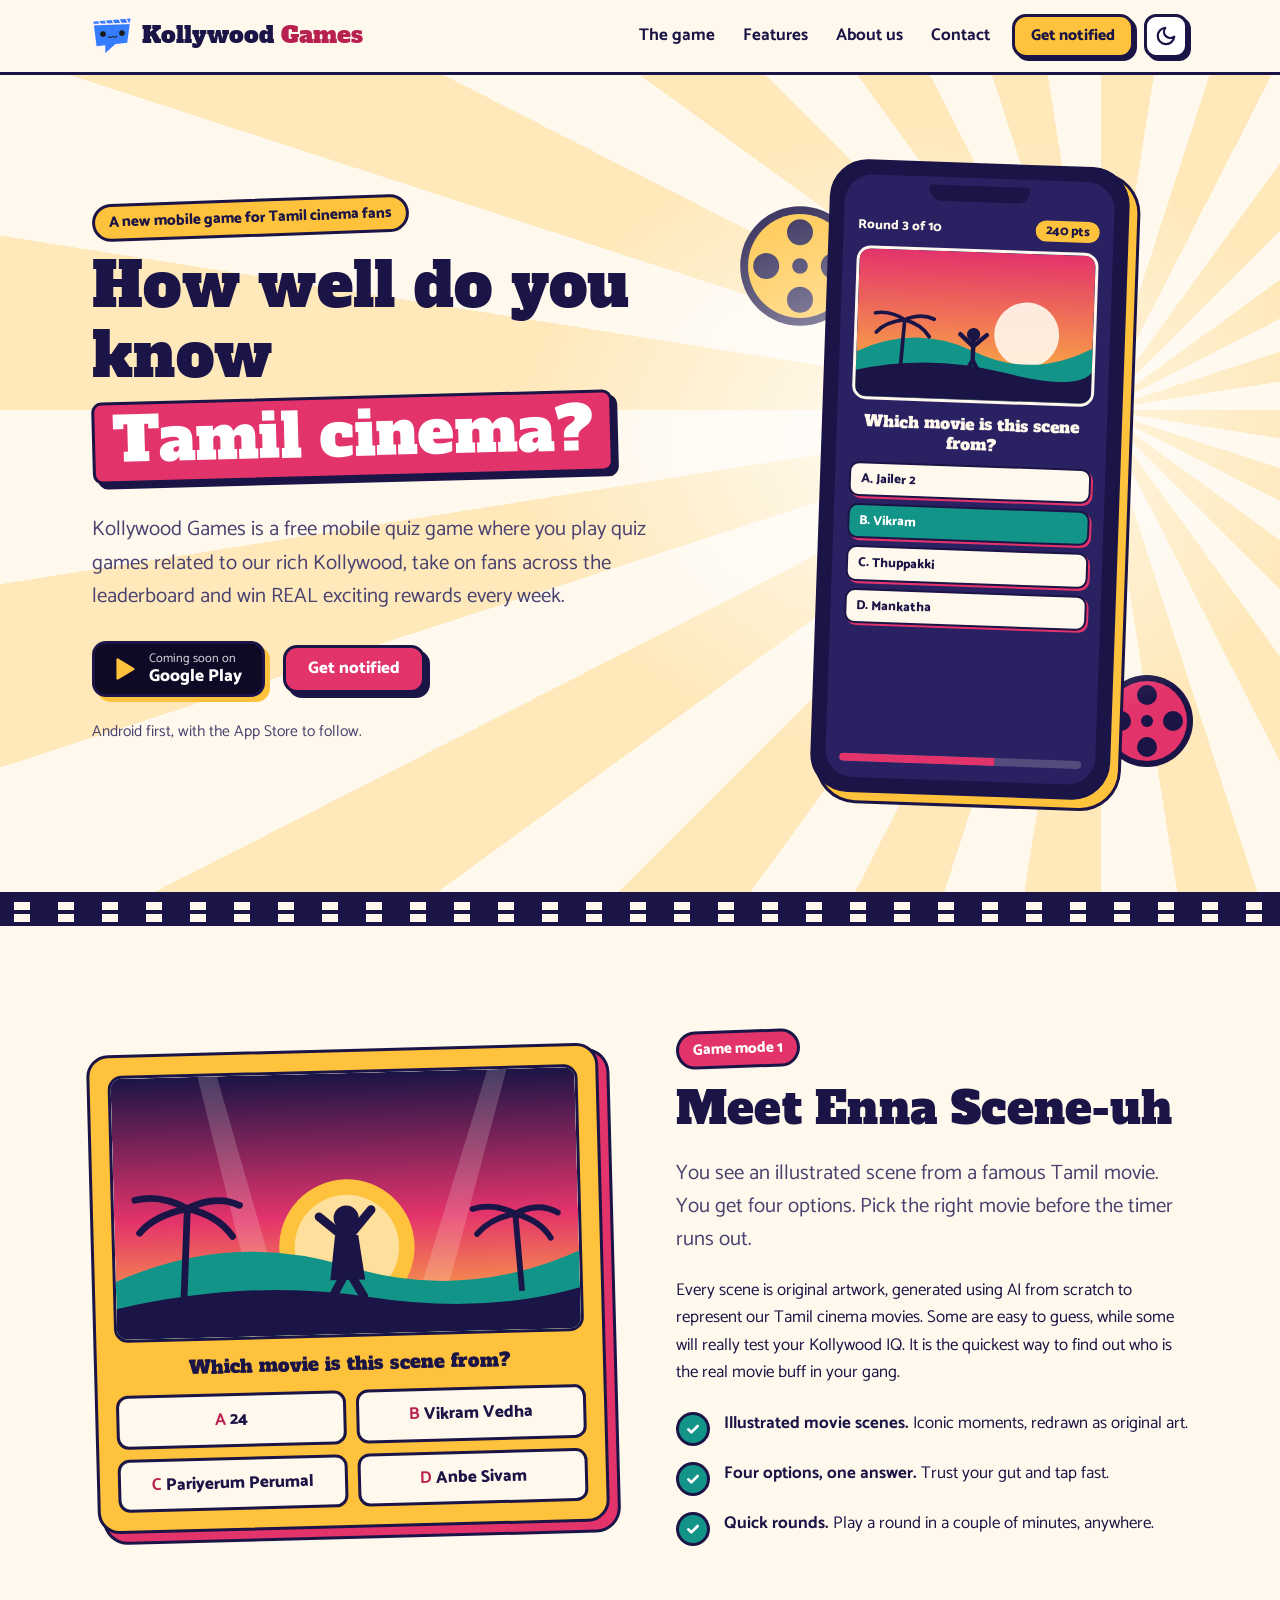
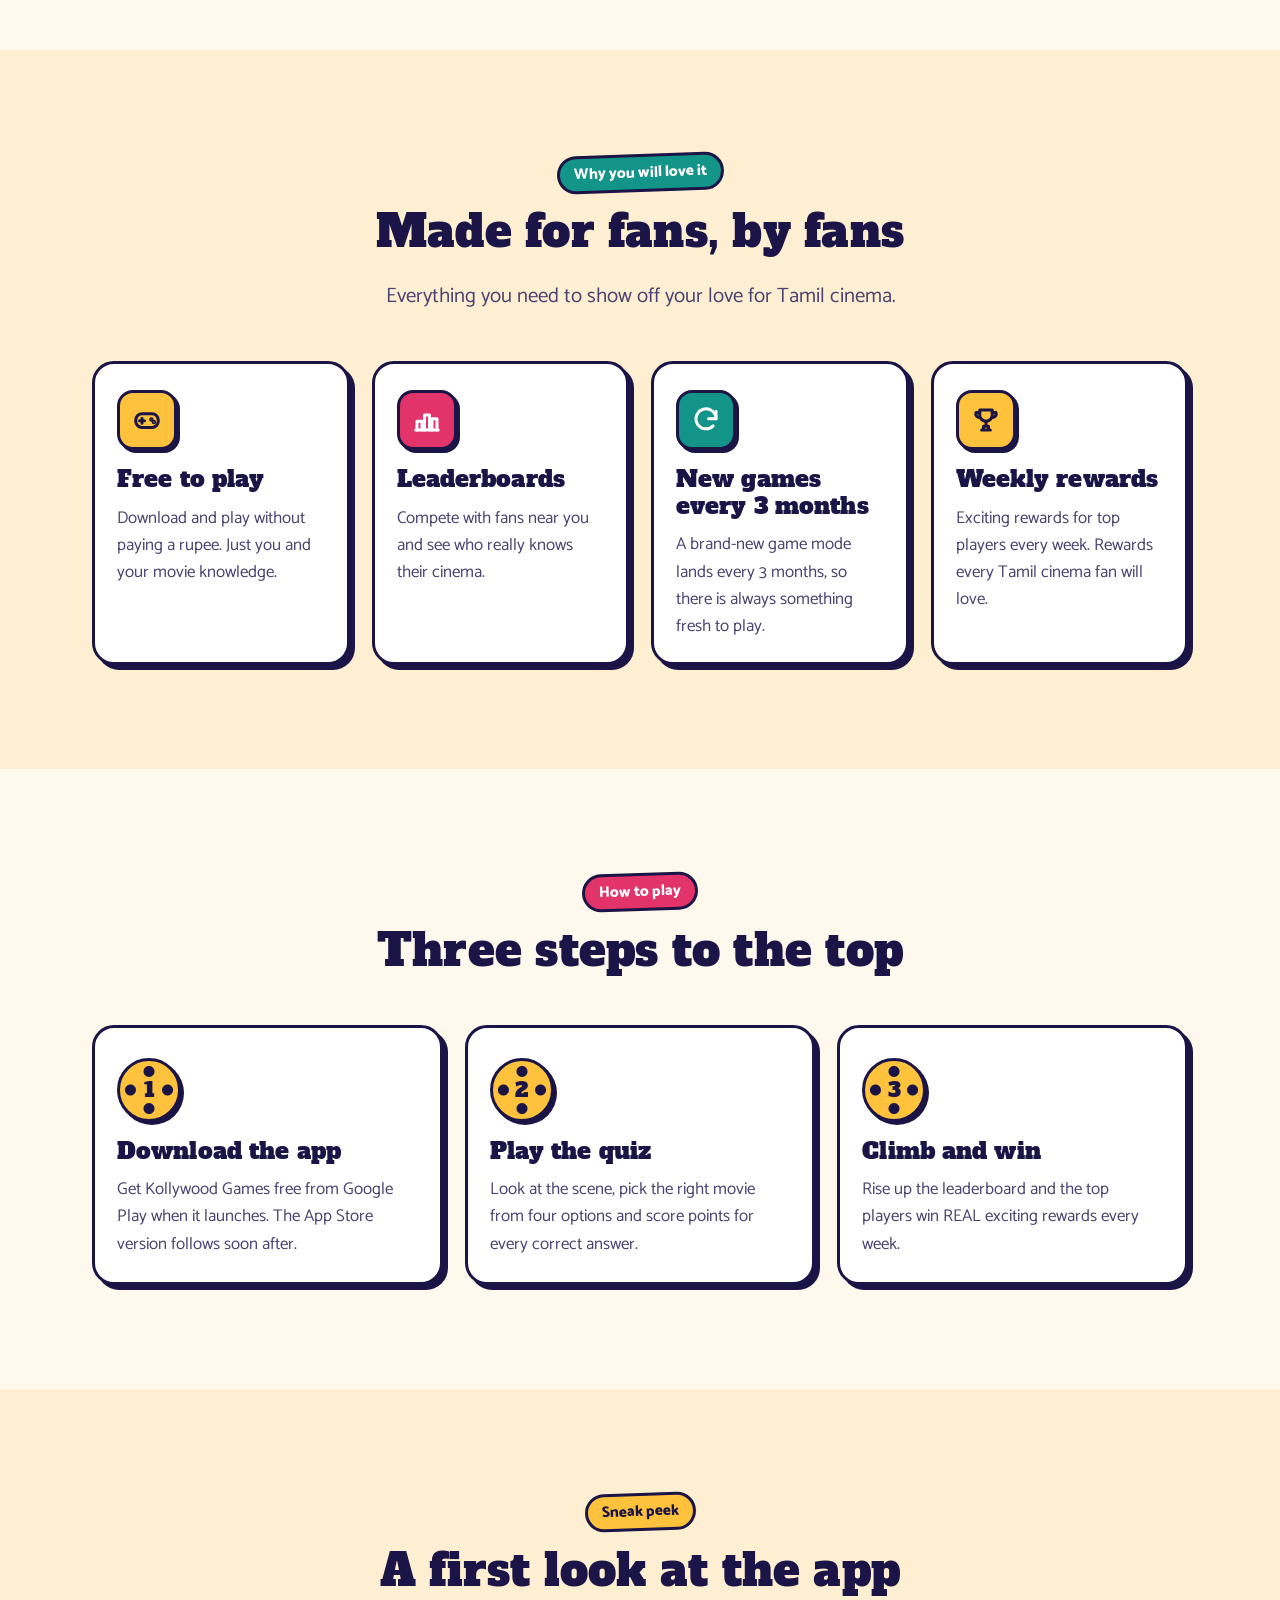
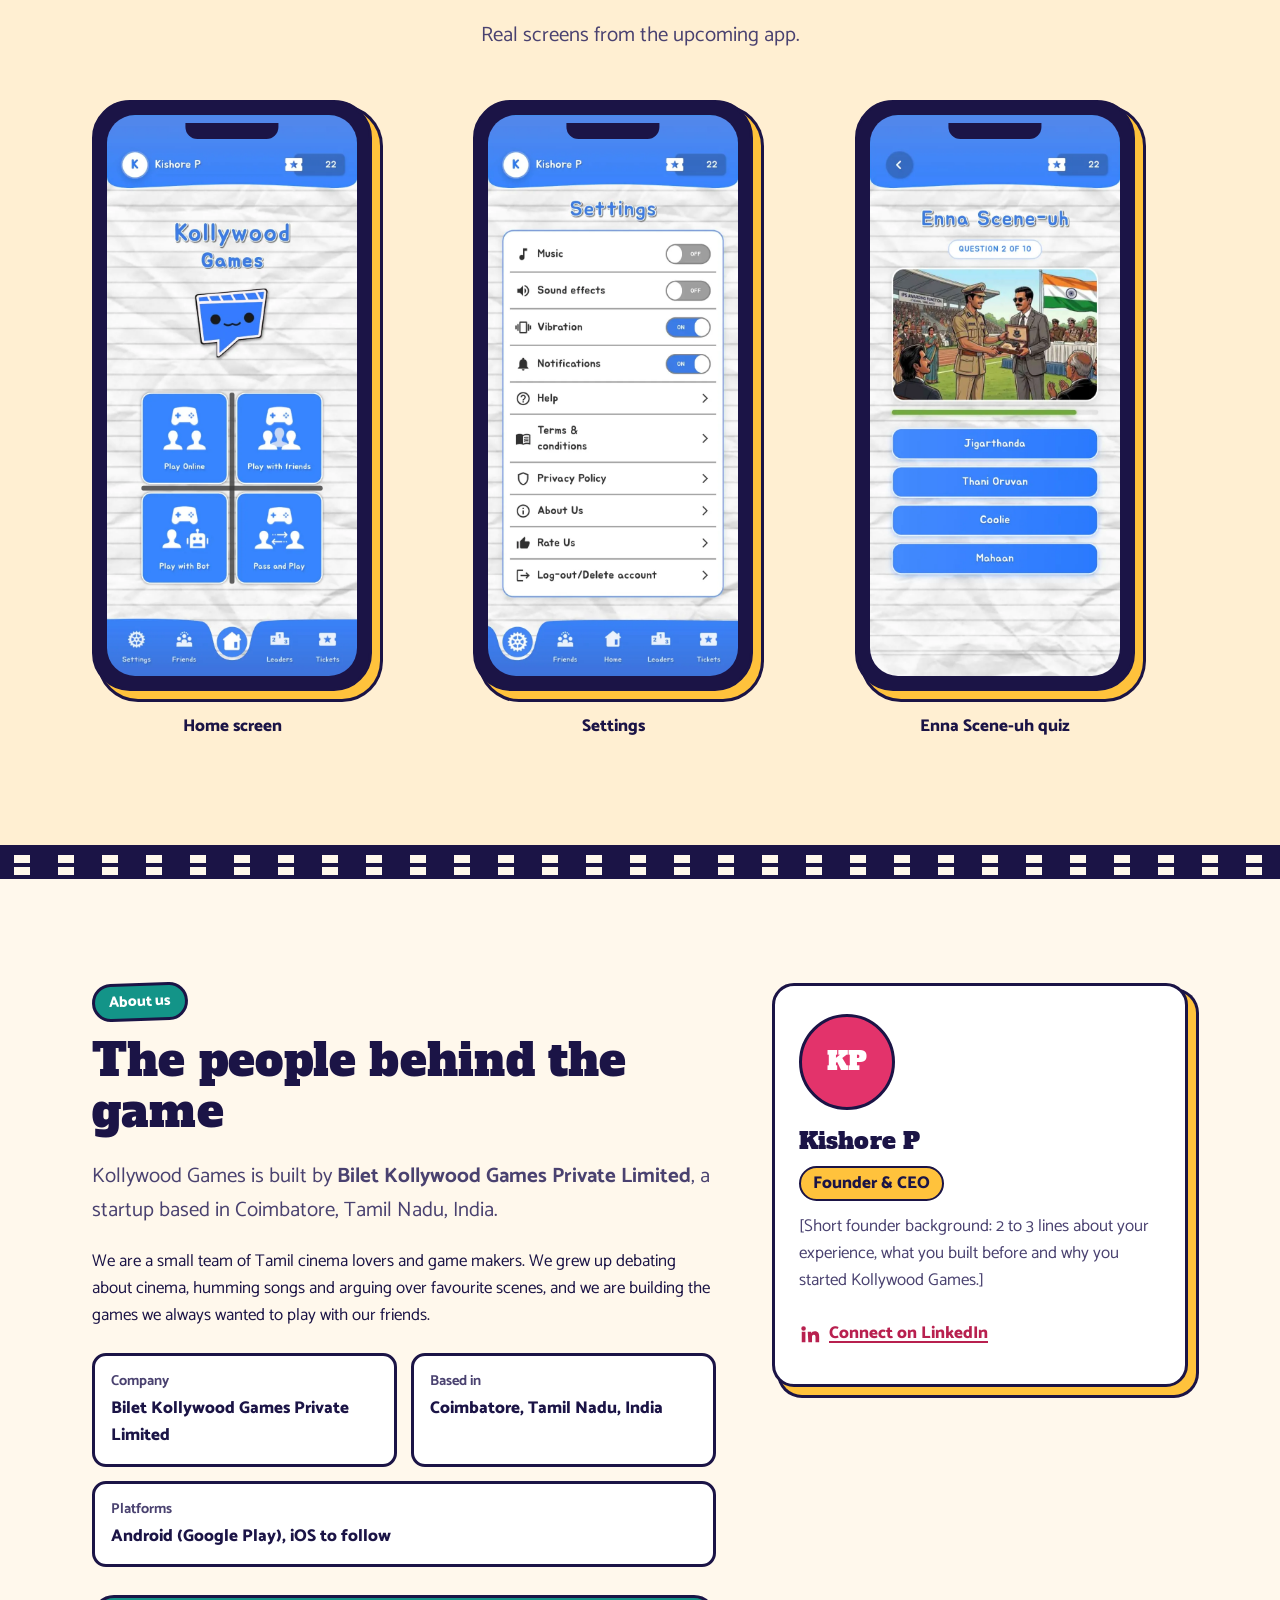
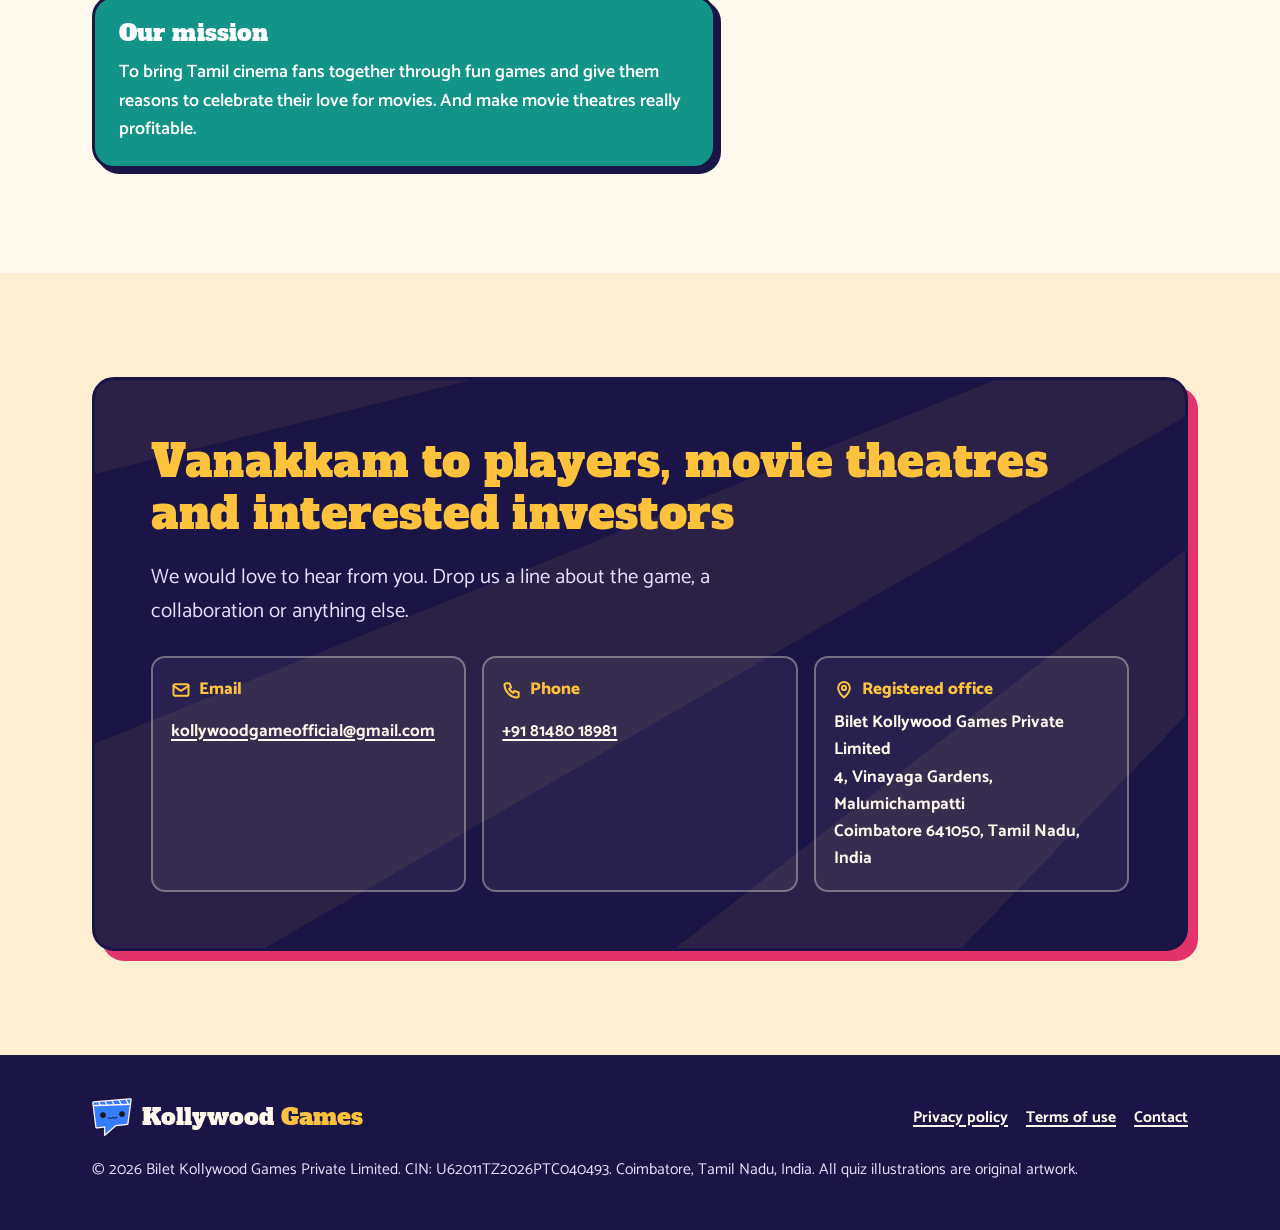
==== commit 90692e61: "Update landing page content and fill in company details Add real app screenshots, real movie options" ====
--- a/index.html
+++ b/index.html
@@ -87,11 +87,11 @@
             <li><a href="#contact">Contact</a></li>
           </ul>
           <a class="btn btn-sm nav-cta"
-            href="mailto:[your-email@yourdomain.com]?subject=Notify%20me%20when%20Kollywood%20Games%20launches">Get notified</a>
+            href="mailto:kollywoodgameofficial@gmail.com?subject=Notify%20me%20when%20Kollywood%20Games%20launches">Get notified</a>
         </nav>
 
         <a class="btn btn-sm header-cta"
-          href="mailto:[your-email@yourdomain.com]?subject=Notify%20me%20when%20Kollywood%20Games%20launches">Get notified</a>
+          href="mailto:kollywoodgameofficial@gmail.com?subject=Notify%20me%20when%20Kollywood%20Games%20launches">Get notified</a>
 
         <button class="icon-btn theme-toggle" type="button" aria-label="Switch to dark mode">
           <svg class="icon-moon" viewBox="0 0 24 24" fill="none" stroke="currentColor" stroke-width="2.4" stroke-linecap="round" stroke-linejoin="round" aria-hidden="true"><path d="M21 12.8A9 9 0 1 1 11.2 3a7 7 0 0 0 9.8 9.8z"/></svg>
@@ -112,18 +112,18 @@
         <div>
           <span class="eyebrow eyebrow-gold">A new mobile game for Tamil cinema fans</span>
           <h1 id="hero-title">How well do you know <span class="highlight">Tamil cinema?</span></h1>
-          <p class="lead">Kollywood Games is a free mobile quiz game where you guess famous Tamil movies from illustrated scenes, take on fans across the leaderboard and win exciting rewards every week.</p>
+          <p class="lead">Kollywood Games is a free mobile quiz game where you play quiz games related to our rich Kollywood, take on fans across the leaderboard and win REAL exciting rewards every week.</p>
 
           <div class="hero-actions">
             <!-- When the app is live, change this href to your Google Play listing: [Google Play listing URL] -->
             <a class="store-badge"
-              href="mailto:[your-email@yourdomain.com]?subject=Notify%20me%20when%20Kollywood%20Games%20is%20on%20Google%20Play"
+              href="mailto:kollywoodgameofficial@gmail.com?subject=Notify%20me%20when%20Kollywood%20Games%20is%20on%20Google%20Play"
               aria-label="Coming soon on Google Play. Ask to be notified when it launches.">
               <svg viewBox="0 0 24 24" aria-hidden="true"><path fill="#FFC23C" d="M5 3.2v17.6c0 .8.9 1.3 1.6.9l14.6-8.8c.7-.4.7-1.4 0-1.8L6.6 2.3C5.9 1.9 5 2.4 5 3.2z"/></svg>
               <span><small>Coming soon on</small><strong>Google Play</strong></span>
             </a>
             <a class="btn btn-pink"
-              href="mailto:[your-email@yourdomain.com]?subject=Notify%20me%20when%20Kollywood%20Games%20launches">Get notified</a>
+              href="mailto:kollywoodgameofficial@gmail.com?subject=Notify%20me%20when%20Kollywood%20Games%20launches">Get notified</a>
           </div>
           <p class="hero-note">Android first, with the App Store to follow.</p>
         </div>
@@ -163,10 +163,10 @@
                 </div>
                 <p class="mock-q" aria-hidden="true">Which movie is this scene from?</p>
                 <ul class="mock-options" aria-hidden="true">
-                  <li>A. Movie option</li>
-                  <li class="is-picked">B. Movie option</li>
-                  <li>C. Movie option</li>
-                  <li>D. Movie option</li>
+                  <li>A. Jailer 2</li>
+                  <li class="is-picked">B. Vikram</li>
+                  <li>C. Thuppakki</li>
+                  <li>D. Mankatha</li>
                 </ul>
                 <div class="mock-timer" aria-hidden="true"><span></span></div>
               </div>
@@ -204,10 +204,10 @@
           </div>
           <p class="caption">Which movie is this scene from?</p>
           <ul class="option-grid" aria-label="Four answer options">
-            <li><b>A</b> Movie one</li>
-            <li><b>B</b> Movie two</li>
-            <li><b>C</b> Movie three</li>
-            <li><b>D</b> Movie four</li>
+            <li><b>A</b> 24</li>
+            <li><b>B</b> Vikram Vedha</li>
+            <li><b>C</b> Pariyerum Perumal</li>
+            <li><b>D</b> Anbe Sivam</li>
           </ul>
         </div>
 
@@ -215,12 +215,11 @@
           <span class="eyebrow eyebrow-pink">Game mode 1</span>
           <h2 id="game-title">Meet <span class="nowrap">Enna Scene-uh</span></h2>
           <p class="lead">You see an illustrated scene from a famous Tamil movie. You get four options. Pick the right movie before the timer runs out.</p>
-          <p>Every scene is original artwork, painted in the spirit of the big hand-drawn banners that once lined our streets. Some are easy, some will make you rewatch your favourites. It is the quickest way to find out who is the real movie buff in your gang.</p>
+          <p>Every scene is original artwork, generated using AI from scratch to represent our Tamil cinema movies. Some are easy to guess, while some will really test your Kollywood IQ. It is the quickest way to find out who is the real movie buff in your gang.</p>
           <ul class="check-list">
             <li><span class="dot" aria-hidden="true"><svg viewBox="0 0 24 24" fill="none" stroke="currentColor" stroke-width="4" stroke-linecap="round" stroke-linejoin="round"><path d="M5 12.5l4.5 4.5L19 7.5"/></svg></span><span><strong>Illustrated movie scenes.</strong> Iconic moments, redrawn as original art.</span></li>
             <li><span class="dot" aria-hidden="true"><svg viewBox="0 0 24 24" fill="none" stroke="currentColor" stroke-width="4" stroke-linecap="round" stroke-linejoin="round"><path d="M5 12.5l4.5 4.5L19 7.5"/></svg></span><span><strong>Four options, one answer.</strong> Trust your gut and tap fast.</span></li>
             <li><span class="dot" aria-hidden="true"><svg viewBox="0 0 24 24" fill="none" stroke="currentColor" stroke-width="4" stroke-linecap="round" stroke-linejoin="round"><path d="M5 12.5l4.5 4.5L19 7.5"/></svg></span><span><strong>Quick rounds.</strong> Play a round in a couple of minutes, anywhere.</span></li>
-            <li><span class="dot" aria-hidden="true"><svg viewBox="0 0 24 24" fill="none" stroke="currentColor" stroke-width="4" stroke-linecap="round" stroke-linejoin="round"><path d="M5 12.5l4.5 4.5L19 7.5"/></svg></span><span><strong>Test your movie memory.</strong> From evergreen classics to recent blockbusters.</span></li>
           </ul>
         </div>
       </div>
@@ -248,8 +247,8 @@
           </li>
           <li class="card">
             <div class="card-icon bg-teal" aria-hidden="true"><svg viewBox="0 0 24 24" fill="none" stroke="currentColor" stroke-width="2.4" stroke-linecap="round" stroke-linejoin="round"><path d="M20 11a8 8 0 1 0-2.3 5.7"/><path d="M20 5v6h-6"/></svg></div>
-            <h3>Fresh questions</h3>
-            <p>New scenes are added regularly, so there is always something new to guess.</p>
+            <h3>New games every 3 months</h3>
+            <p>A brand-new game mode lands every 3 months, so there is always something fresh to play.</p>
           </li>
           <li class="card">
             <div class="card-icon bg-gold" aria-hidden="true"><svg viewBox="0 0 24 24" fill="none" stroke="currentColor" stroke-width="2.4" stroke-linecap="round" stroke-linejoin="round"><path d="M7 4h10v4a5 5 0 0 1-10 0z"/><path d="M7 6H4a3 3 0 0 0 3 4M17 6h3a3 3 0 0 1-3 4"/><path d="M12 13v4M8.5 20h7M10 17h4v3h-4z"/></svg></div>
@@ -282,7 +281,7 @@
           <li class="step">
             <div class="step-num" aria-hidden="true">3</div>
             <h3>Climb and win</h3>
-            <p>Rise up the leaderboard and the top players win exciting rewards every week.</p>
+            <p>Rise up the leaderboard and the top players win REAL exciting rewards every week.</p>
           </li>
         </ol>
       </div>
@@ -294,7 +293,7 @@
         <div class="section-head center">
           <span class="eyebrow eyebrow-gold">Sneak peek</span>
           <h2 id="shots-title">A first look at the app</h2>
-          <p class="lead">Screens from the upcoming app. More coming before launch.</p>
+          <p class="lead">Real screens from the upcoming app.</p>
         </div>
 
         <ul class="shots">
@@ -302,12 +301,7 @@
             <figure>
               <div class="phone">
                 <div class="phone-screen">
-                  <!-- ADD SCREENSHOT 1 HERE: replace the .shot-slot div with
-                       <img src="images/screenshot-1.webp" width="360" height="760" loading="lazy" decoding="async" alt="[Describe screenshot 1]"> -->
-                  <div class="shot-slot">
-                    <svg viewBox="0 0 24 24" fill="none" stroke="currentColor" stroke-width="2" stroke-linecap="round" stroke-linejoin="round" aria-hidden="true"><rect x="3" y="5" width="18" height="14" rx="2"/><circle cx="9" cy="10" r="2"/><path d="M21 16l-5-5-8 8"/></svg>
-                    <span>Screenshot coming soon</span>
-                  </div>
+                  <img src="images/screenshot-1.webp" width="712" height="1600" loading="lazy" decoding="async" alt="Kollywood Games home screen with Play online, Play with friends, Play with bot and Pass and play modes">
                 </div>
               </div>
               <figcaption>Home screen</figcaption>
@@ -317,30 +311,20 @@
             <figure>
               <div class="phone">
                 <div class="phone-screen">
-                  <!-- ADD SCREENSHOT 2 HERE: replace the .shot-slot div with
-                       <img src="images/screenshot-2.webp" width="360" height="760" loading="lazy" decoding="async" alt="[Describe screenshot 2]"> -->
-                  <div class="shot-slot">
-                    <svg viewBox="0 0 24 24" fill="none" stroke="currentColor" stroke-width="2" stroke-linecap="round" stroke-linejoin="round" aria-hidden="true"><rect x="3" y="5" width="18" height="14" rx="2"/><circle cx="9" cy="10" r="2"/><path d="M21 16l-5-5-8 8"/></svg>
-                    <span>Screenshot coming soon</span>
-                  </div>
+                  <img src="images/screenshot-2.webp" width="712" height="1600" loading="lazy" decoding="async" alt="Kollywood Games settings screen with music, sound, vibration and notification toggles">
                 </div>
               </div>
-              <figcaption>Enna Scene-uh quiz</figcaption>
+              <figcaption>Settings</figcaption>
             </figure>
           </li>
           <li>
             <figure>
               <div class="phone">
                 <div class="phone-screen">
-                  <!-- ADD SCREENSHOT 3 HERE: replace the .shot-slot div with
-                       <img src="images/screenshot-3.webp" width="360" height="760" loading="lazy" decoding="async" alt="[Describe screenshot 3]"> -->
-                  <div class="shot-slot">
-                    <svg viewBox="0 0 24 24" fill="none" stroke="currentColor" stroke-width="2" stroke-linecap="round" stroke-linejoin="round" aria-hidden="true"><rect x="3" y="5" width="18" height="14" rx="2"/><circle cx="9" cy="10" r="2"/><path d="M21 16l-5-5-8 8"/></svg>
-                    <span>Screenshot coming soon</span>
-                  </div>
+                  <img src="images/screenshot-3.webp" width="712" height="1600" loading="lazy" decoding="async" alt="Enna Scene-uh quiz screen showing an illustrated movie scene and four movie options">
                 </div>
               </div>
-              <figcaption>Leaderboard</figcaption>
+              <figcaption>Enna Scene-uh quiz</figcaption>
             </figure>
           </li>
         </ul>
@@ -356,7 +340,7 @@
           <span class="eyebrow">About us</span>
           <h2 id="about-title">The people behind the game</h2>
           <p class="lead">Kollywood Games is built by <strong>Bilet Kollywood Games Private Limited</strong>, a startup based in Coimbatore, Tamil Nadu, India.</p>
-          <p>We are a small team of Tamil cinema lovers and game makers. We grew up debating dialogues, humming songs and arguing over favourite scenes, and we are building the games we always wanted to play with our friends.</p>
+          <p>We are a small team of Tamil cinema lovers and game makers. We grew up debating about cinema, humming songs and arguing over favourite scenes, and we are building the games we always wanted to play with our friends.</p>
 
           <dl class="facts">
             <div>
@@ -368,10 +352,6 @@
               <dd>Coimbatore, Tamil Nadu, India</dd>
             </div>
             <div>
-              <dt>Product</dt>
-              <dd>Kollywood Games, a mobile quiz game</dd>
-            </div>
-            <div>
               <dt>Platforms</dt>
               <dd>Android (Google Play), iOS to follow</dd>
             </div>
@@ -379,18 +359,18 @@
 
           <div class="mission">
             <h3>Our mission</h3>
-            <p>To bring Tamil cinema fans together through fun games and give them reasons to celebrate their love for movies.</p>
+            <p>To bring Tamil cinema fans together through fun games and give them reasons to celebrate their love for movies. And make movie theatres really profitable.</p>
           </div>
         </div>
 
         <aside class="founder" aria-labelledby="founder-name">
           <!-- Optional: replace the initials circle with a founder photo, e.g.
-               <img src="images/founder.webp" width="96" height="96" loading="lazy" alt="Photo of [Founder full name]"> -->
-          <div class="founder-avatar" aria-hidden="true">KG</div>
-          <h3 id="founder-name">[Founder full name]</h3>
+               <img src="images/founder.webp" width="96" height="96" loading="lazy" alt="Photo of Kishore P"> -->
+          <div class="founder-avatar" aria-hidden="true">KP</div>
+          <h3 id="founder-name">Kishore P</h3>
           <span class="founder-role">Founder &amp; CEO</span>
           <p>[Short founder background: 2 to 3 lines about your experience, what you built before and why you started Kollywood Games.]</p>
-          <a class="link-btn" href="[LinkedIn URL]" rel="noopener" target="_blank">
+          <a class="link-btn" href="https://www.linkedin.com/in/kishore-p-kollywood" rel="noopener" target="_blank">
             <svg viewBox="0 0 24 24" fill="currentColor" aria-hidden="true"><path d="M4.98 3.5a2.5 2.5 0 1 1 0 5 2.5 2.5 0 0 1 0-5zM3 9.5h4V21H3zM9.5 9.5h3.8v1.6h.1c.5-1 1.8-2 3.8-2 4 0 4.8 2.6 4.8 6V21h-4v-5.2c0-1.3 0-2.9-1.8-2.9s-2 1.4-2 2.8V21h-4z"/></svg>
             Connect on LinkedIn<span class="visually-hidden"> (opens in a new tab)</span>
           </a>
@@ -402,21 +382,21 @@
     <section class="section section-alt" id="contact" aria-labelledby="contact-title">
       <div class="container">
         <div class="contact-panel">
-          <h2 id="contact-title">Say vanakkam</h2>
-          <p class="lead">Players, partners and investors, we would love to hear from you. Drop us a line about the game, a collaboration or anything else.</p>
+          <h2 id="contact-title">Vanakkam to players, movie theatres and interested investors</h2>
+          <p class="lead">We would love to hear from you. Drop us a line about the game, a collaboration or anything else.</p>
 
           <ul class="contact-list">
             <li>
               <span class="label"><svg viewBox="0 0 24 24" fill="none" stroke="currentColor" stroke-width="2.4" stroke-linecap="round" stroke-linejoin="round" aria-hidden="true"><rect x="3" y="5" width="18" height="14" rx="2"/><path d="M3 7l9 6 9-6"/></svg>Email</span>
-              <a href="mailto:[your-email@yourdomain.com]">[your-email@yourdomain.com]</a>
+              <a href="mailto:kollywoodgameofficial@gmail.com">kollywoodgameofficial@gmail.com</a>
             </li>
             <li>
               <span class="label"><svg viewBox="0 0 24 24" fill="none" stroke="currentColor" stroke-width="2.4" stroke-linecap="round" stroke-linejoin="round" aria-hidden="true"><path d="M5 4h4l2 5-2.5 1.5a11 11 0 0 0 5 5L15 13l5 2v4a2 2 0 0 1-2 2A16 16 0 0 1 3 6a2 2 0 0 1 2-2"/></svg>Phone</span>
-              <a href="tel:[+91 XXXXX XXXXX]">[+91 XXXXX XXXXX]</a>
+              <a href="tel:+918148018981">+91 81480 18981</a>
             </li>
             <li>
               <span class="label"><svg viewBox="0 0 24 24" fill="none" stroke="currentColor" stroke-width="2.4" stroke-linecap="round" stroke-linejoin="round" aria-hidden="true"><path d="M12 21s-7-6.2-7-11.5a7 7 0 0 1 14 0C19 14.8 12 21 12 21z"/><circle cx="12" cy="9.5" r="2.5"/></svg>Registered office</span>
-              <address>Bilet Kollywood Games Private Limited<br>[Registered office address]<br>Coimbatore, Tamil Nadu, India</address>
+              <address>Bilet Kollywood Games Private Limited<br>4, Vinayaga Gardens, Malumichampatti<br>Coimbatore 641050, Tamil Nadu, India</address>
             </li>
           </ul>
         </div>
@@ -438,7 +418,7 @@
           <li><a href="#contact">Contact</a></li>
         </ul>
       </div>
-      <p>&copy; 2026 Bilet Kollywood Games Private Limited. CIN: [CIN]. Coimbatore, Tamil Nadu, India. All quiz illustrations are original artwork.</p>
+      <p>&copy; 2026 Bilet Kollywood Games Private Limited. CIN: U62011TZ2026PTC040493. Coimbatore, Tamil Nadu, India. All quiz illustrations are original artwork.</p>
     </div>
   </footer>
 
--- a/styles.css
+++ b/styles.css
@@ -899,6 +899,8 @@
   border-radius: var(--radius);
 }
 
+.facts div:last-child:nth-child(odd) { grid-column: 1 / -1; }
+
 .facts dt {
   font-size: 0.9rem;
   font-weight: 700;
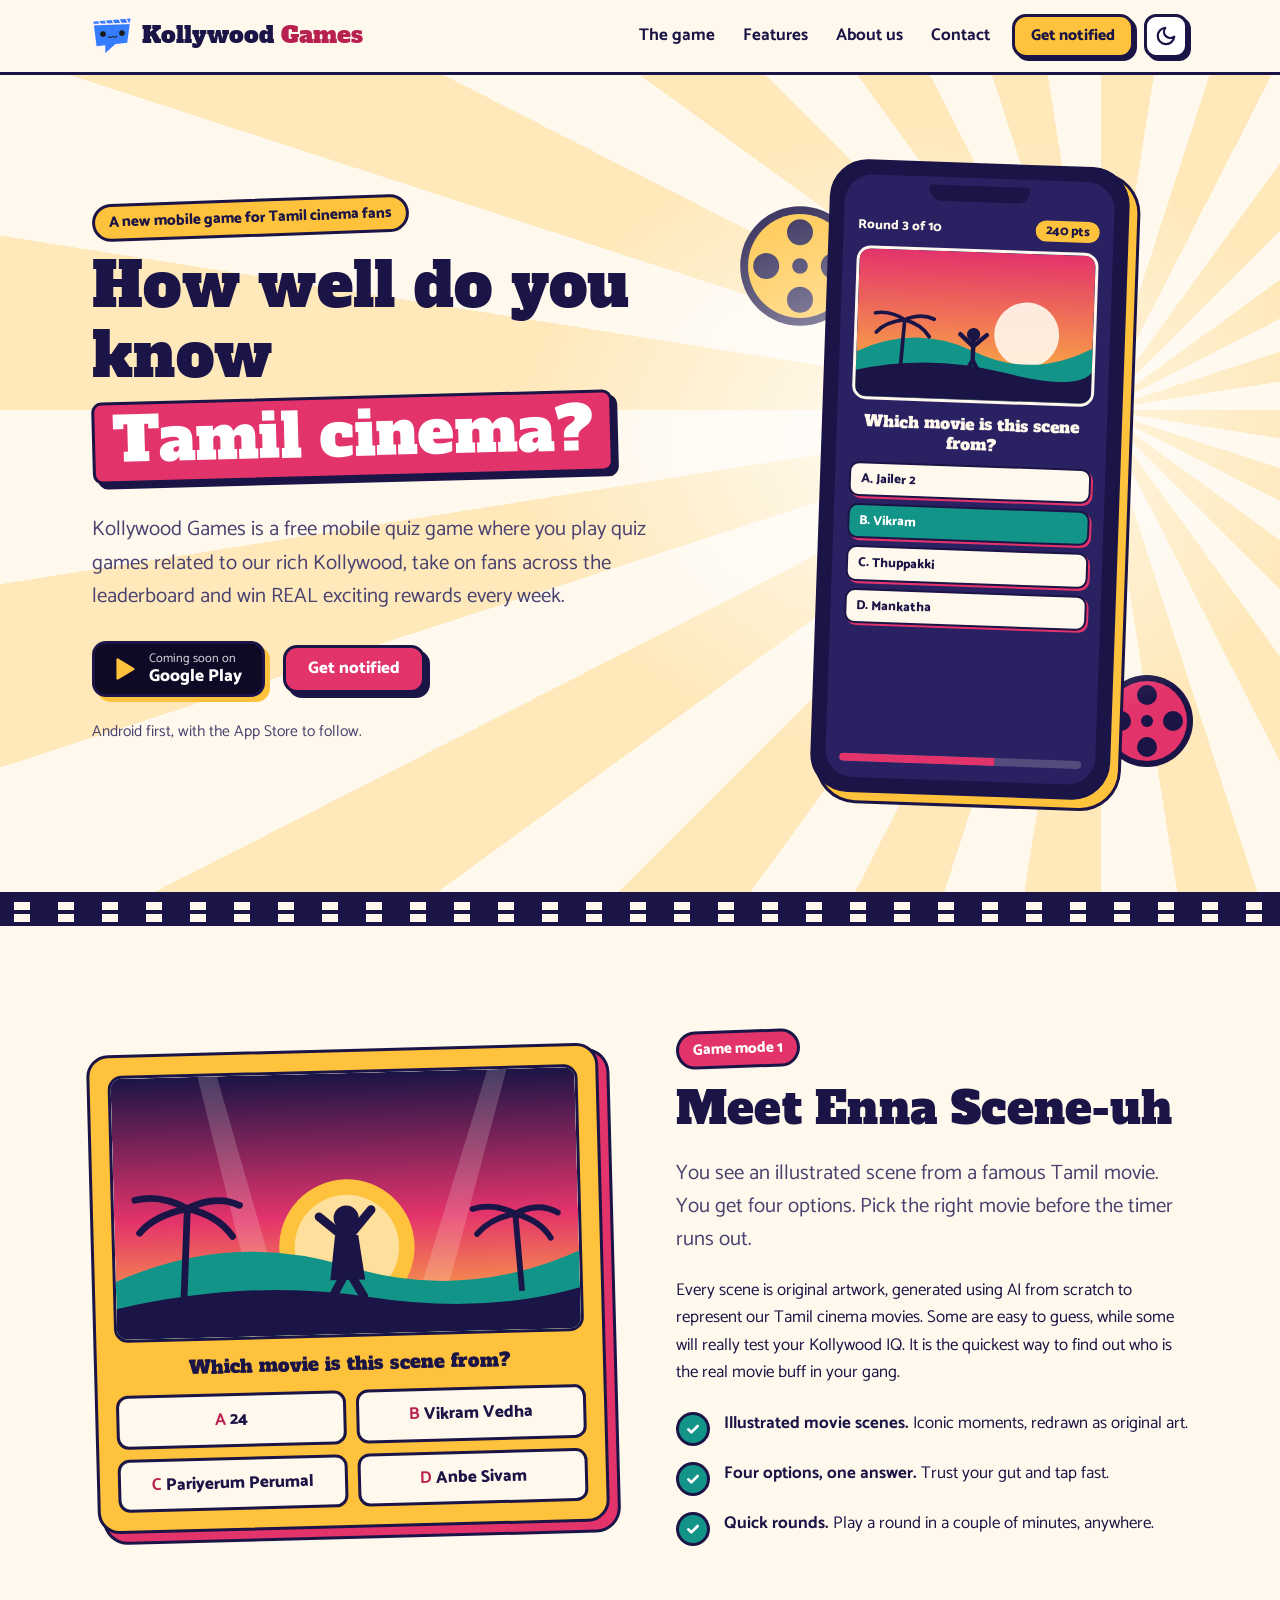
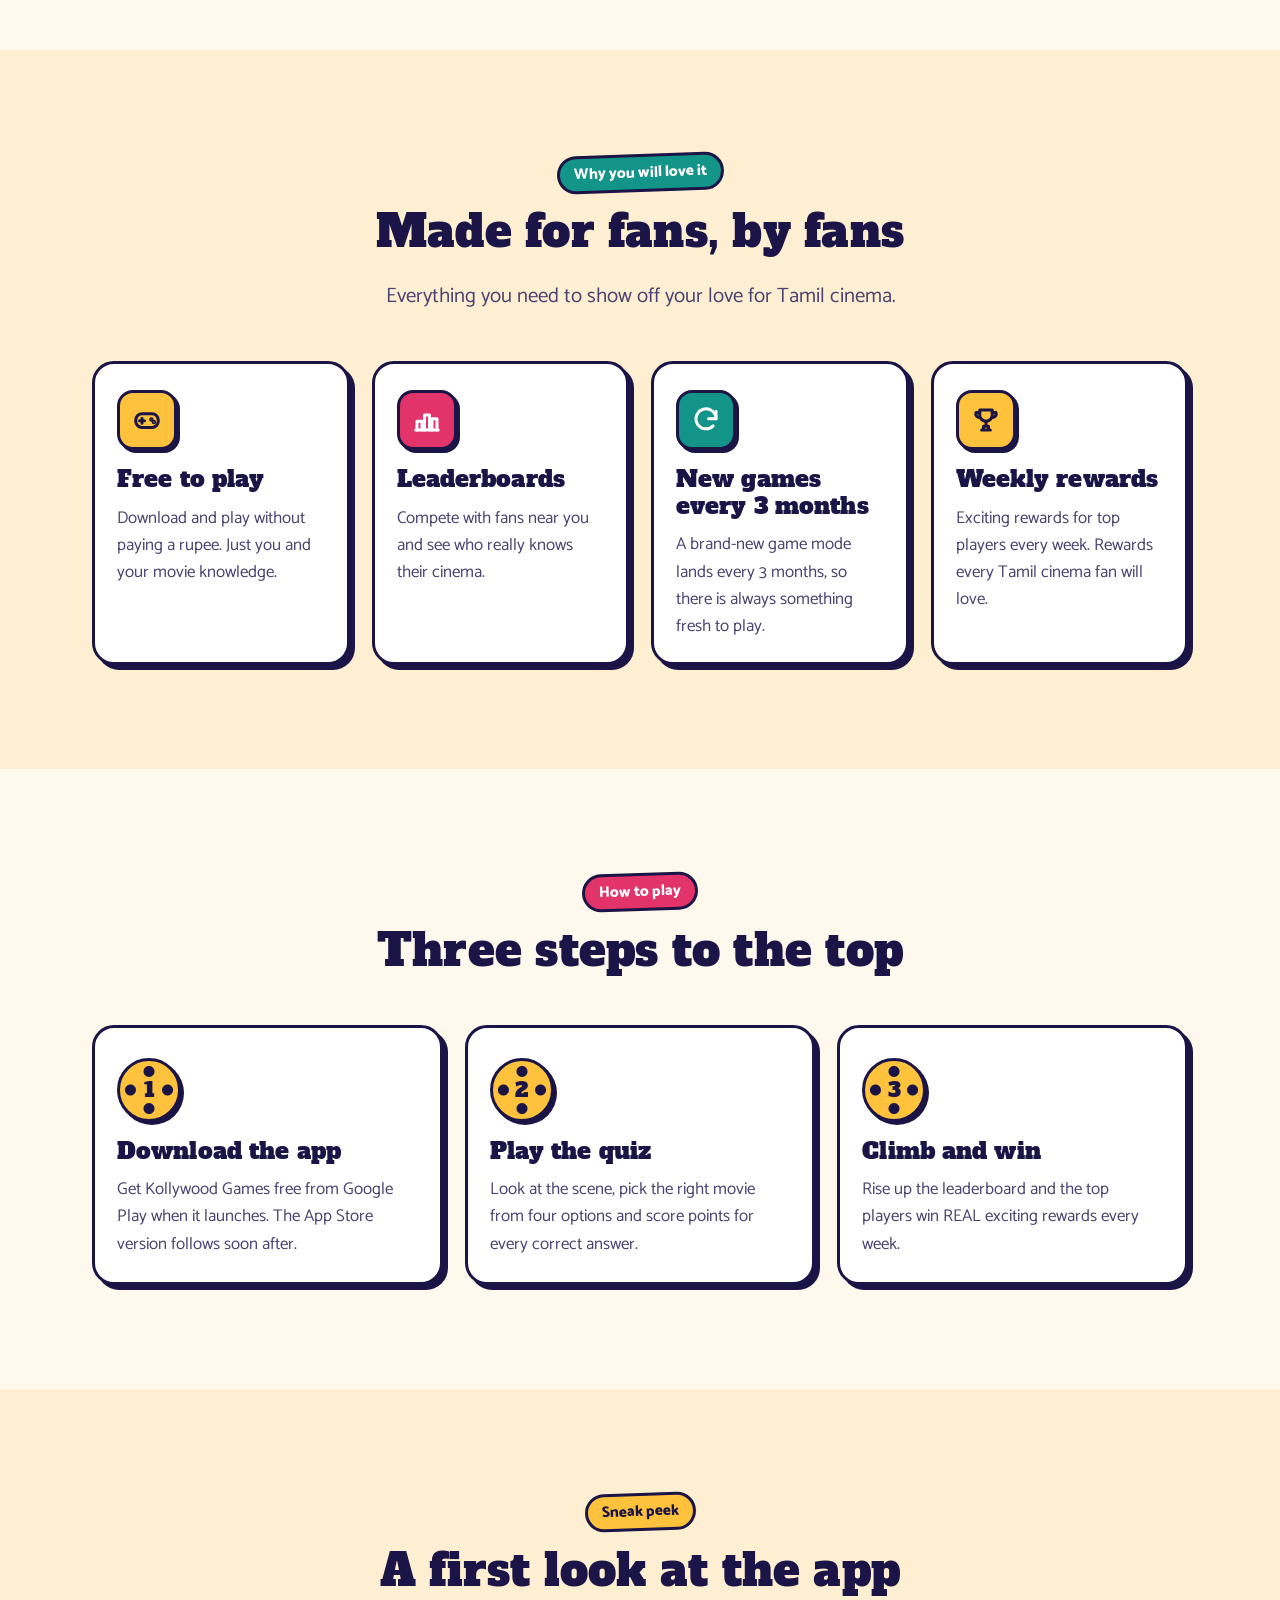
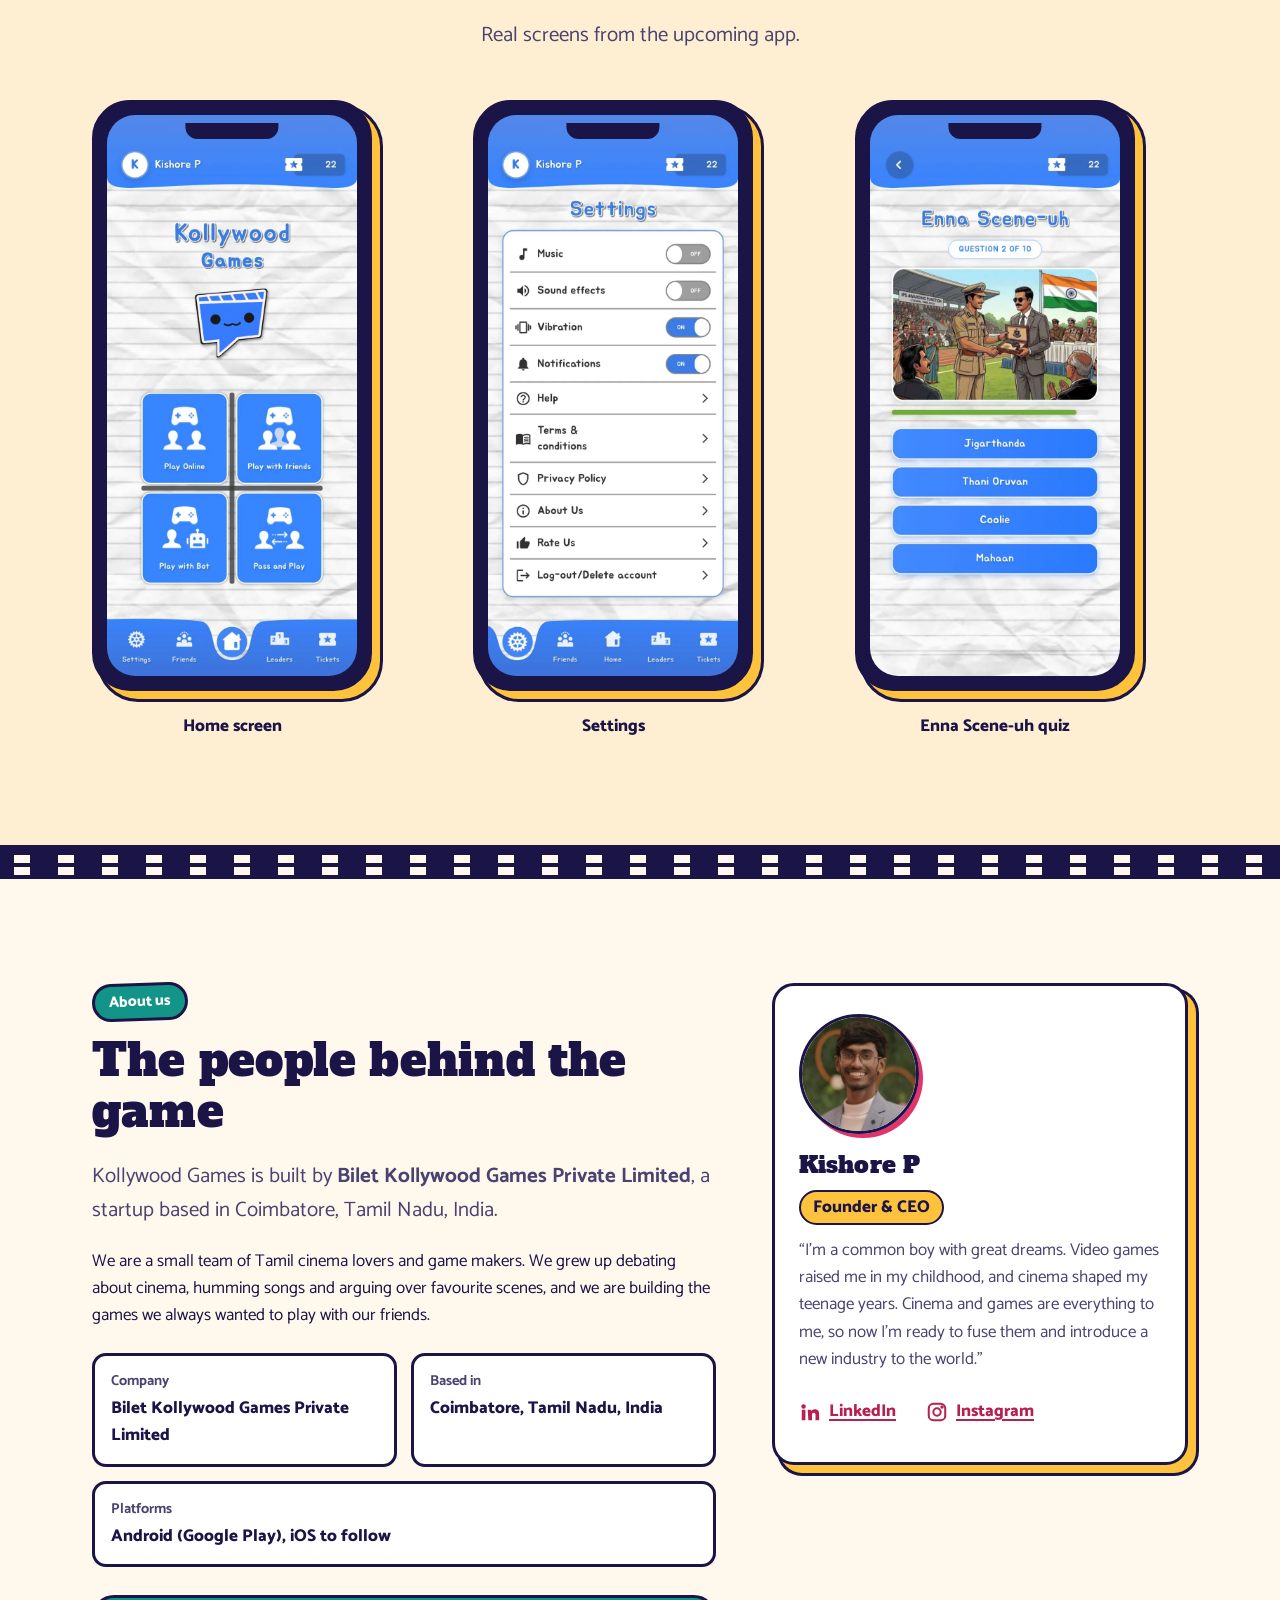
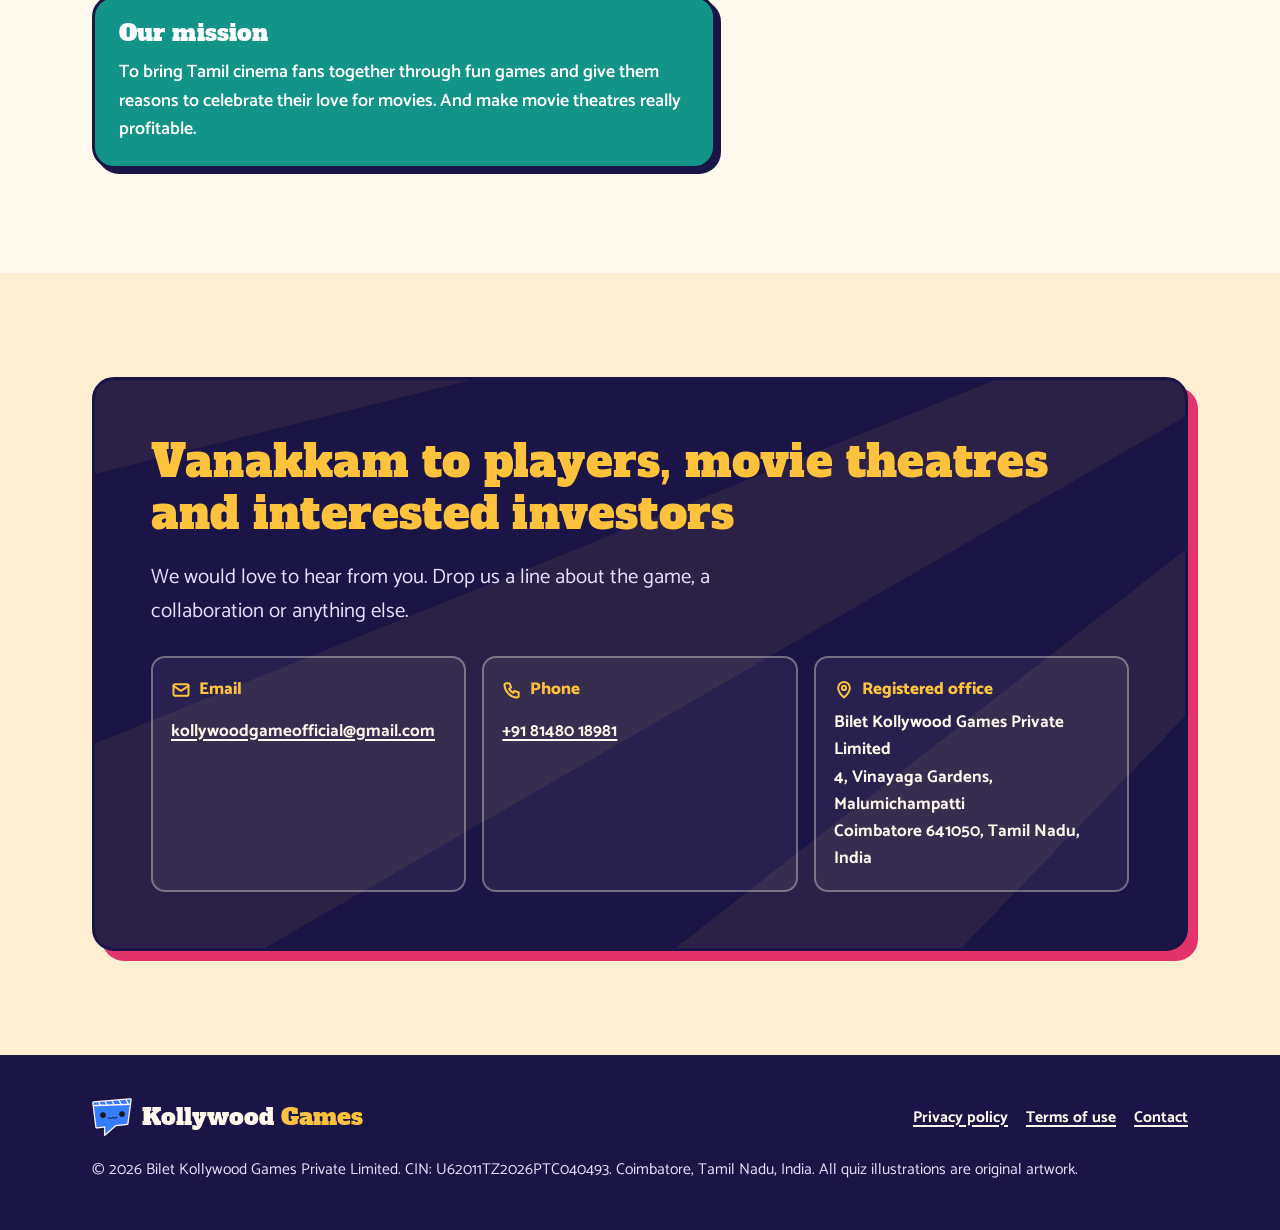
==== commit 9a75e93f: "Add founder photo, bio and Instagram link Co-Authored-By: Claude Opus 5.5 <noreply@anthropic.com> Cl" ====
--- a/index.html
+++ b/index.html
@@ -364,16 +364,20 @@
         </div>
 
         <aside class="founder" aria-labelledby="founder-name">
-          <!-- Optional: replace the initials circle with a founder photo, e.g.
-               <img src="images/founder.webp" width="96" height="96" loading="lazy" alt="Photo of Kishore P"> -->
-          <div class="founder-avatar" aria-hidden="true">KP</div>
+          <img class="founder-photo" src="images/founder.webp" width="120" height="120" loading="lazy" decoding="async" alt="Photo of Kishore P, Founder and CEO of Kollywood Games">
           <h3 id="founder-name">Kishore P</h3>
           <span class="founder-role">Founder &amp; CEO</span>
-          <p>[Short founder background: 2 to 3 lines about your experience, what you built before and why you started Kollywood Games.]</p>
-          <a class="link-btn" href="https://www.linkedin.com/in/kishore-p-kollywood" rel="noopener" target="_blank">
-            <svg viewBox="0 0 24 24" fill="currentColor" aria-hidden="true"><path d="M4.98 3.5a2.5 2.5 0 1 1 0 5 2.5 2.5 0 0 1 0-5zM3 9.5h4V21H3zM9.5 9.5h3.8v1.6h.1c.5-1 1.8-2 3.8-2 4 0 4.8 2.6 4.8 6V21h-4v-5.2c0-1.3 0-2.9-1.8-2.9s-2 1.4-2 2.8V21h-4z"/></svg>
-            Connect on LinkedIn<span class="visually-hidden"> (opens in a new tab)</span>
-          </a>
+          <p>&ldquo;I'm a common boy with great dreams. Video games raised me in my childhood, and cinema shaped my teenage years. Cinema and games are everything to me, so now I'm ready to fuse them and introduce a new industry to the world.&rdquo;</p>
+          <div class="founder-links">
+            <a class="link-btn" href="https://www.linkedin.com/in/kishore-p-kollywood" rel="noopener" target="_blank">
+              <svg viewBox="0 0 24 24" fill="currentColor" aria-hidden="true"><path d="M4.98 3.5a2.5 2.5 0 1 1 0 5 2.5 2.5 0 0 1 0-5zM3 9.5h4V21H3zM9.5 9.5h3.8v1.6h.1c.5-1 1.8-2 3.8-2 4 0 4.8 2.6 4.8 6V21h-4v-5.2c0-1.3 0-2.9-1.8-2.9s-2 1.4-2 2.8V21h-4z"/></svg>
+              LinkedIn<span class="visually-hidden"> (opens in a new tab)</span>
+            </a>
+            <a class="link-btn" href="https://www.instagram.com/kishor.ist" rel="noopener" target="_blank">
+              <svg viewBox="0 0 24 24" fill="none" stroke="currentColor" stroke-width="2.2" stroke-linecap="round" stroke-linejoin="round" aria-hidden="true"><rect x="3" y="3" width="18" height="18" rx="5"/><circle cx="12" cy="12" r="4"/><circle cx="17.5" cy="6.5" r=".8" fill="currentColor"/></svg>
+              Instagram<span class="visually-hidden"> (opens in a new tab)</span>
+            </a>
+          </div>
         </aside>
       </div>
     </section>
--- a/styles.css
+++ b/styles.css
@@ -948,6 +948,22 @@
   font-size: 1.6rem;
 }
 
+.founder-photo {
+  width: 120px;
+  height: 120px;
+  margin-bottom: 18px;
+  object-fit: cover;
+  border: 3px solid var(--indigo);
+  border-radius: 50%;
+  box-shadow: 4px 4px 0 var(--pink);
+}
+
+.founder-links {
+  display: flex;
+  flex-wrap: wrap;
+  gap: 4px 22px;
+}
+
 .founder-role {
   display: inline-block;
   margin-bottom: 12px;
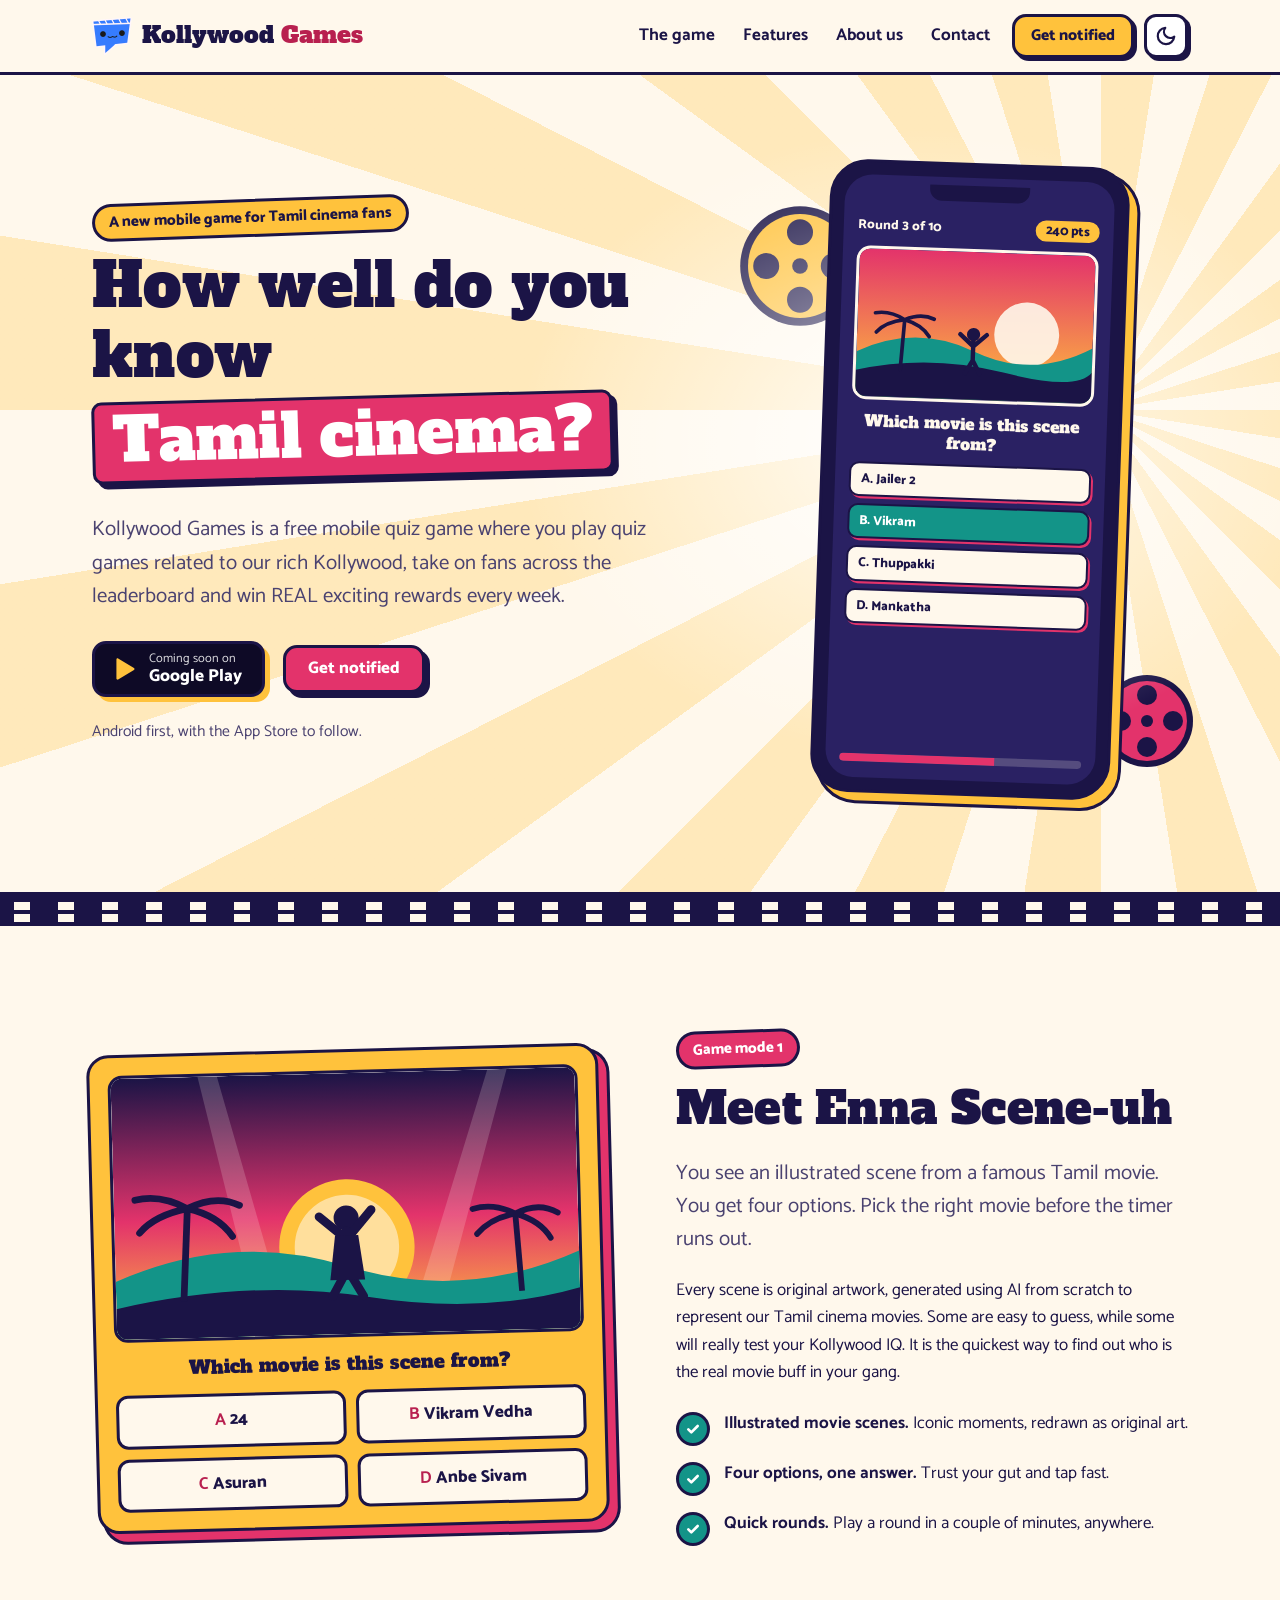
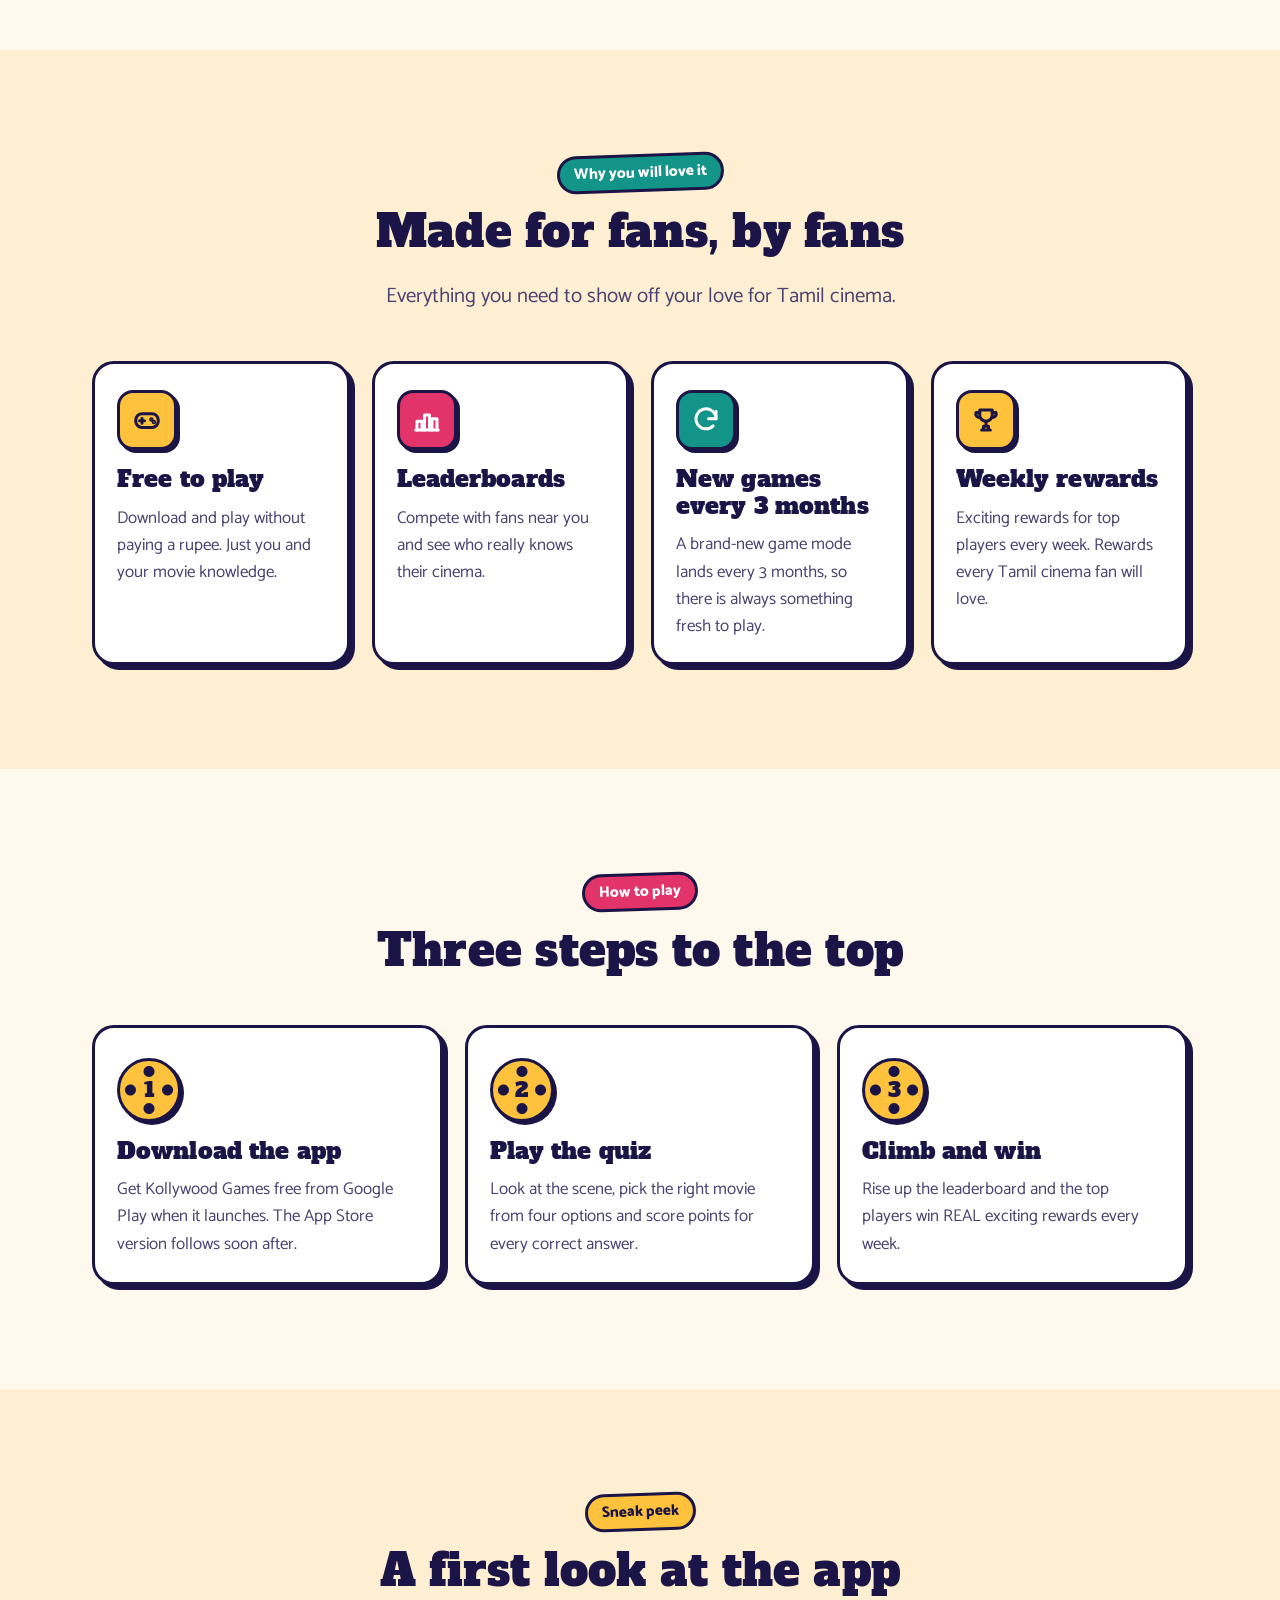
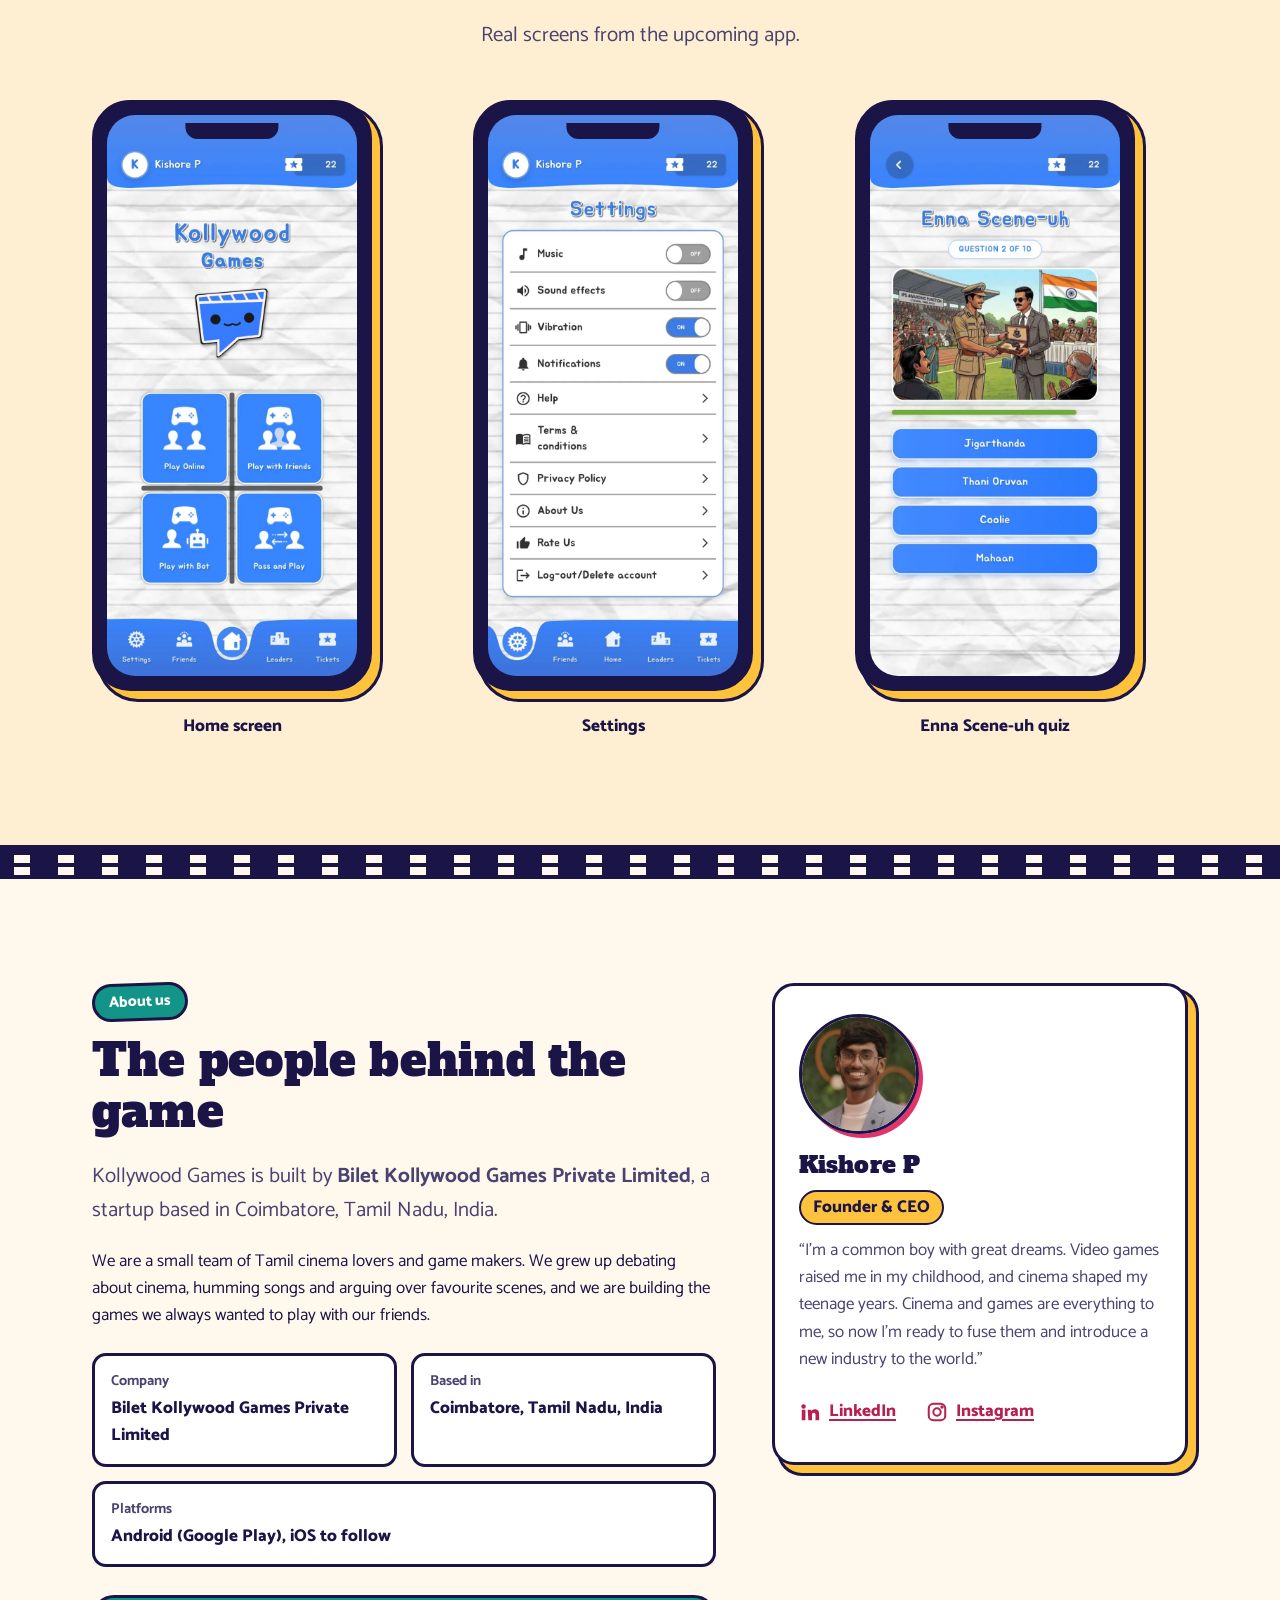
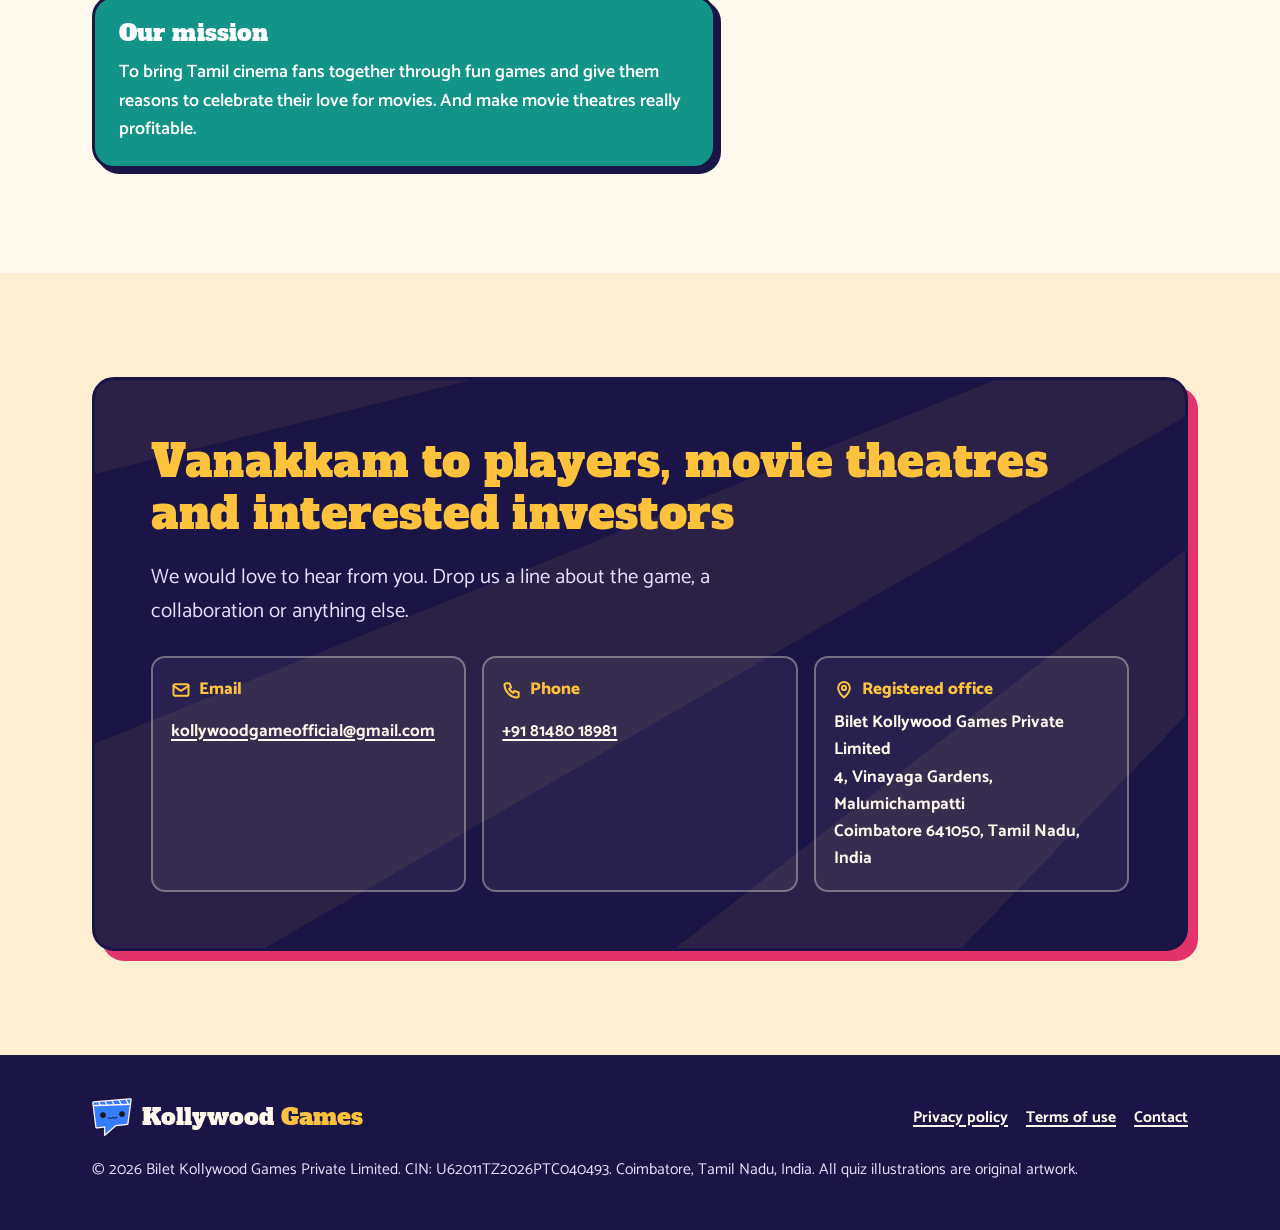
==== commit 050e56e0: "Use Asuran as option C in the game section quiz card Co-Authored-By: Claude Opus 5.5 <noreply@anthro" ====
--- a/index.html
+++ b/index.html
@@ -206,7 +206,7 @@
           <ul class="option-grid" aria-label="Four answer options">
             <li><b>A</b> 24</li>
             <li><b>B</b> Vikram Vedha</li>
-            <li><b>C</b> Pariyerum Perumal</li>
+            <li><b>C</b> Asuran</li>
             <li><b>D</b> Anbe Sivam</li>
           </ul>
         </div>
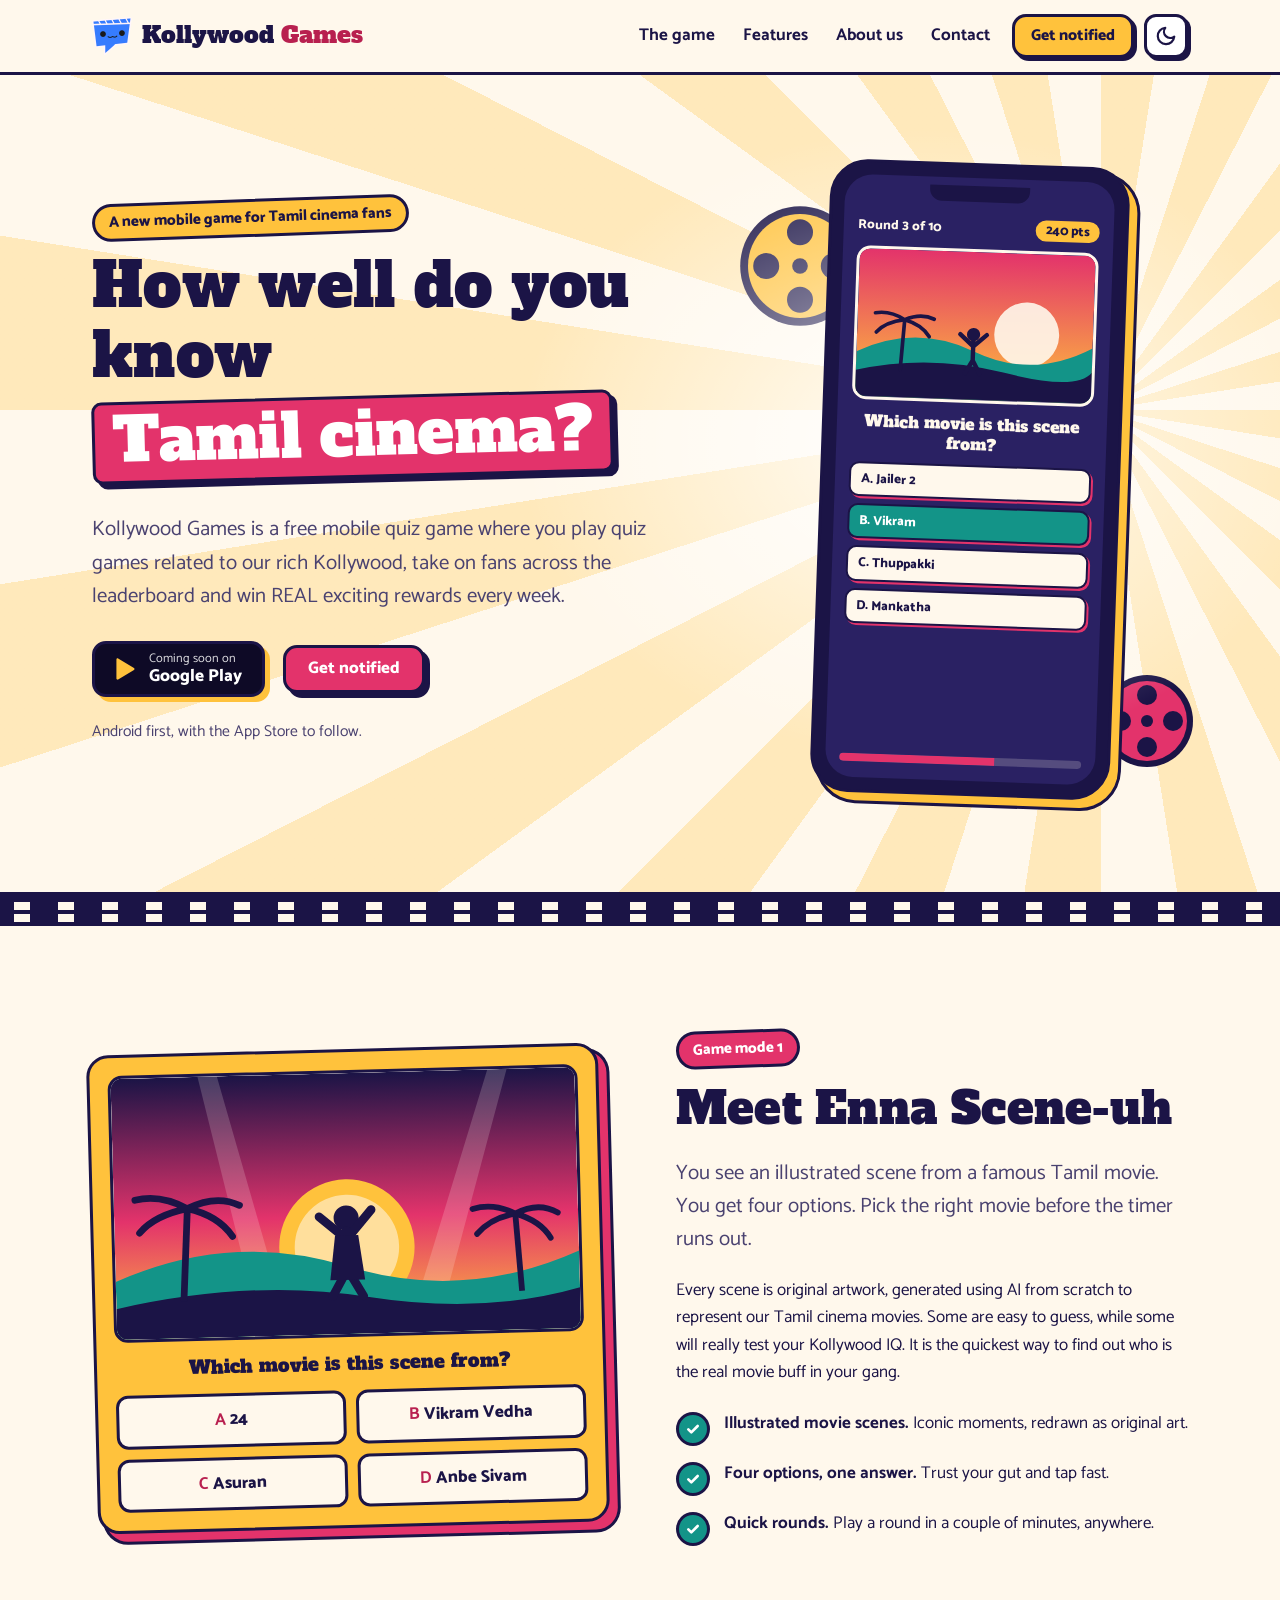
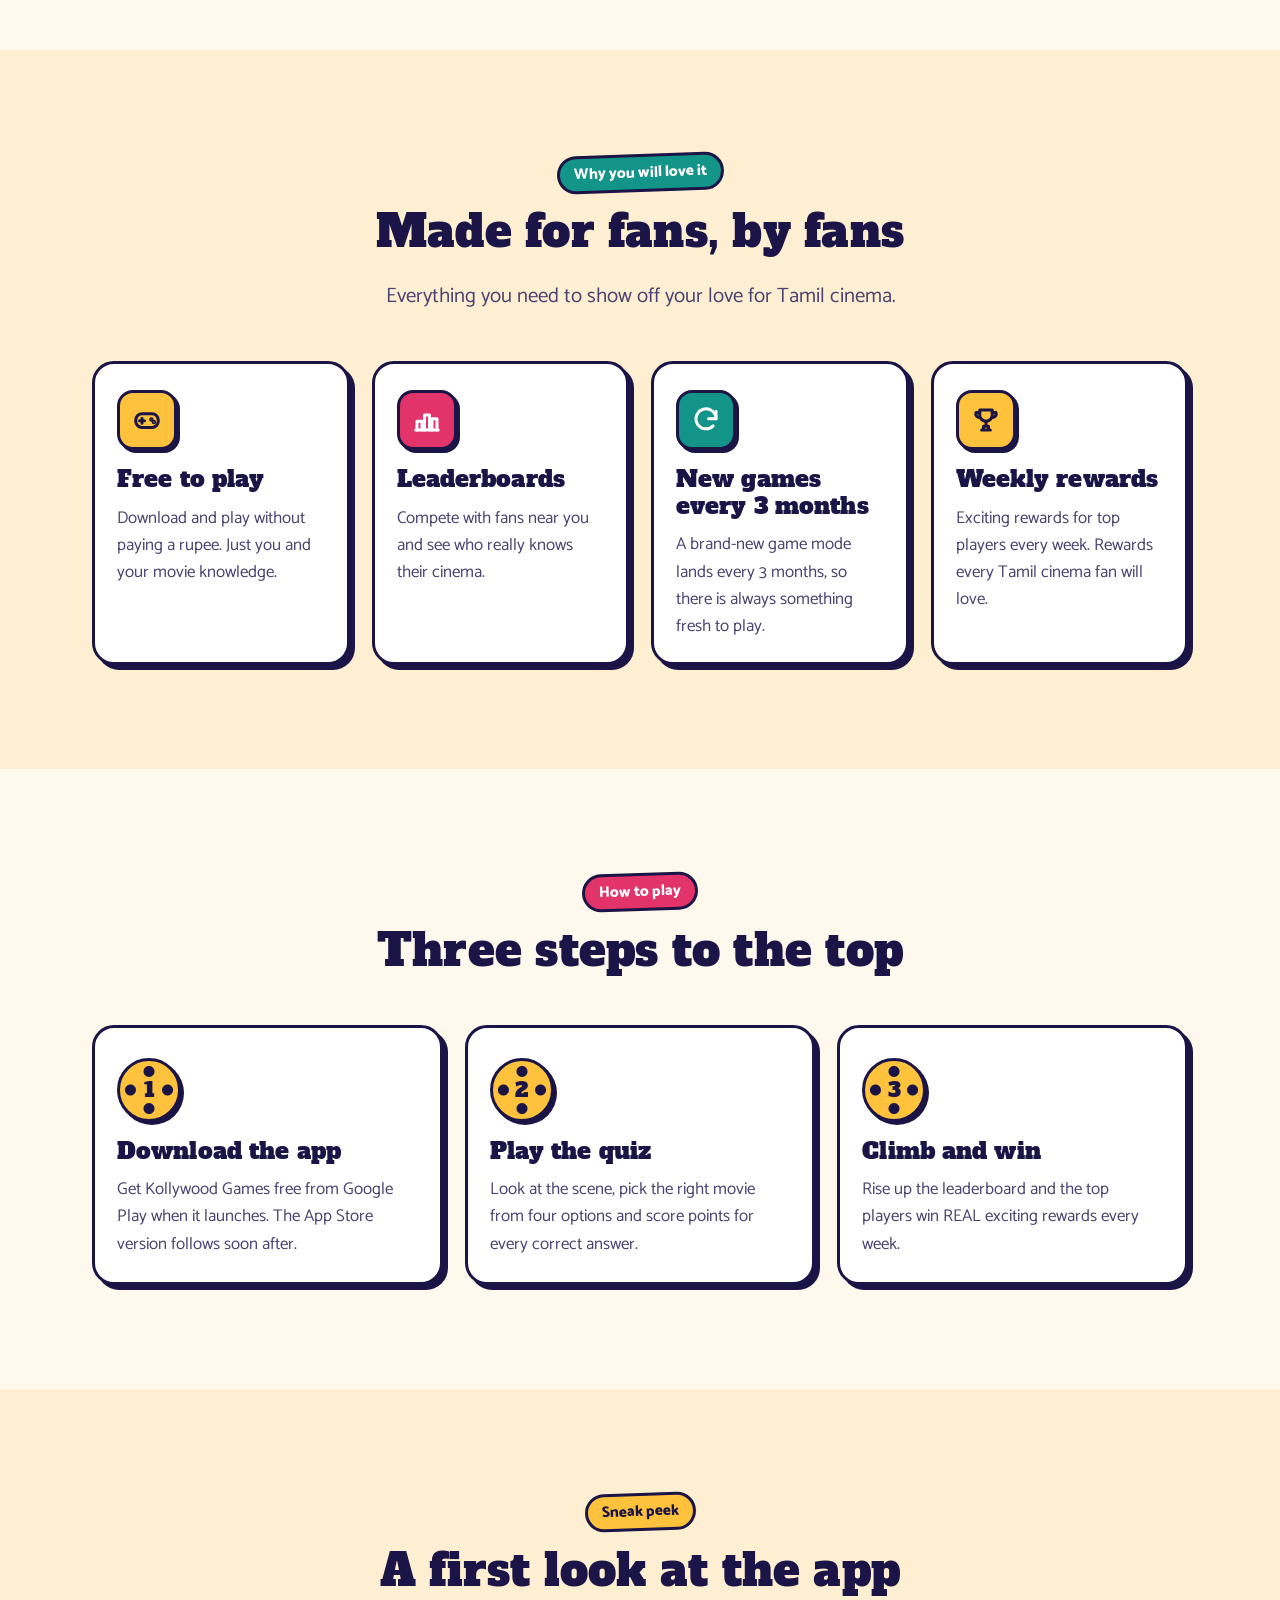
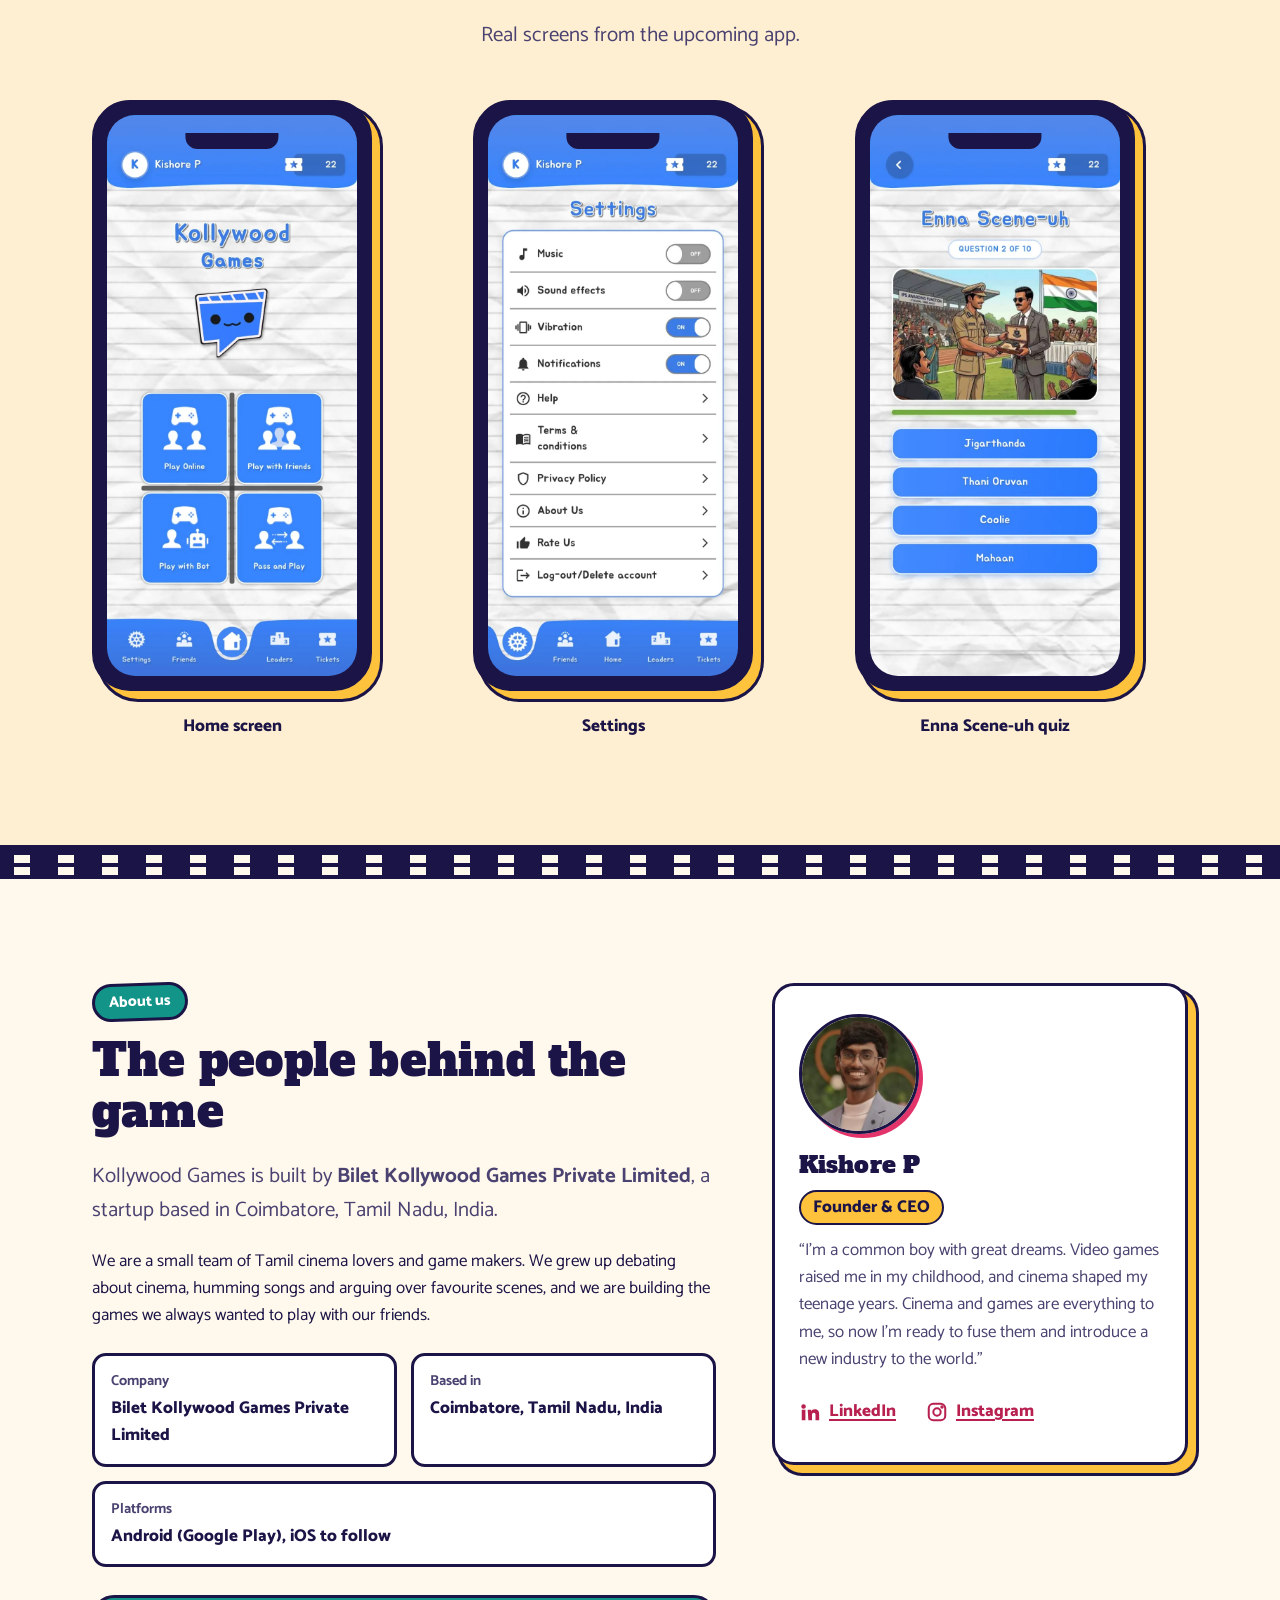
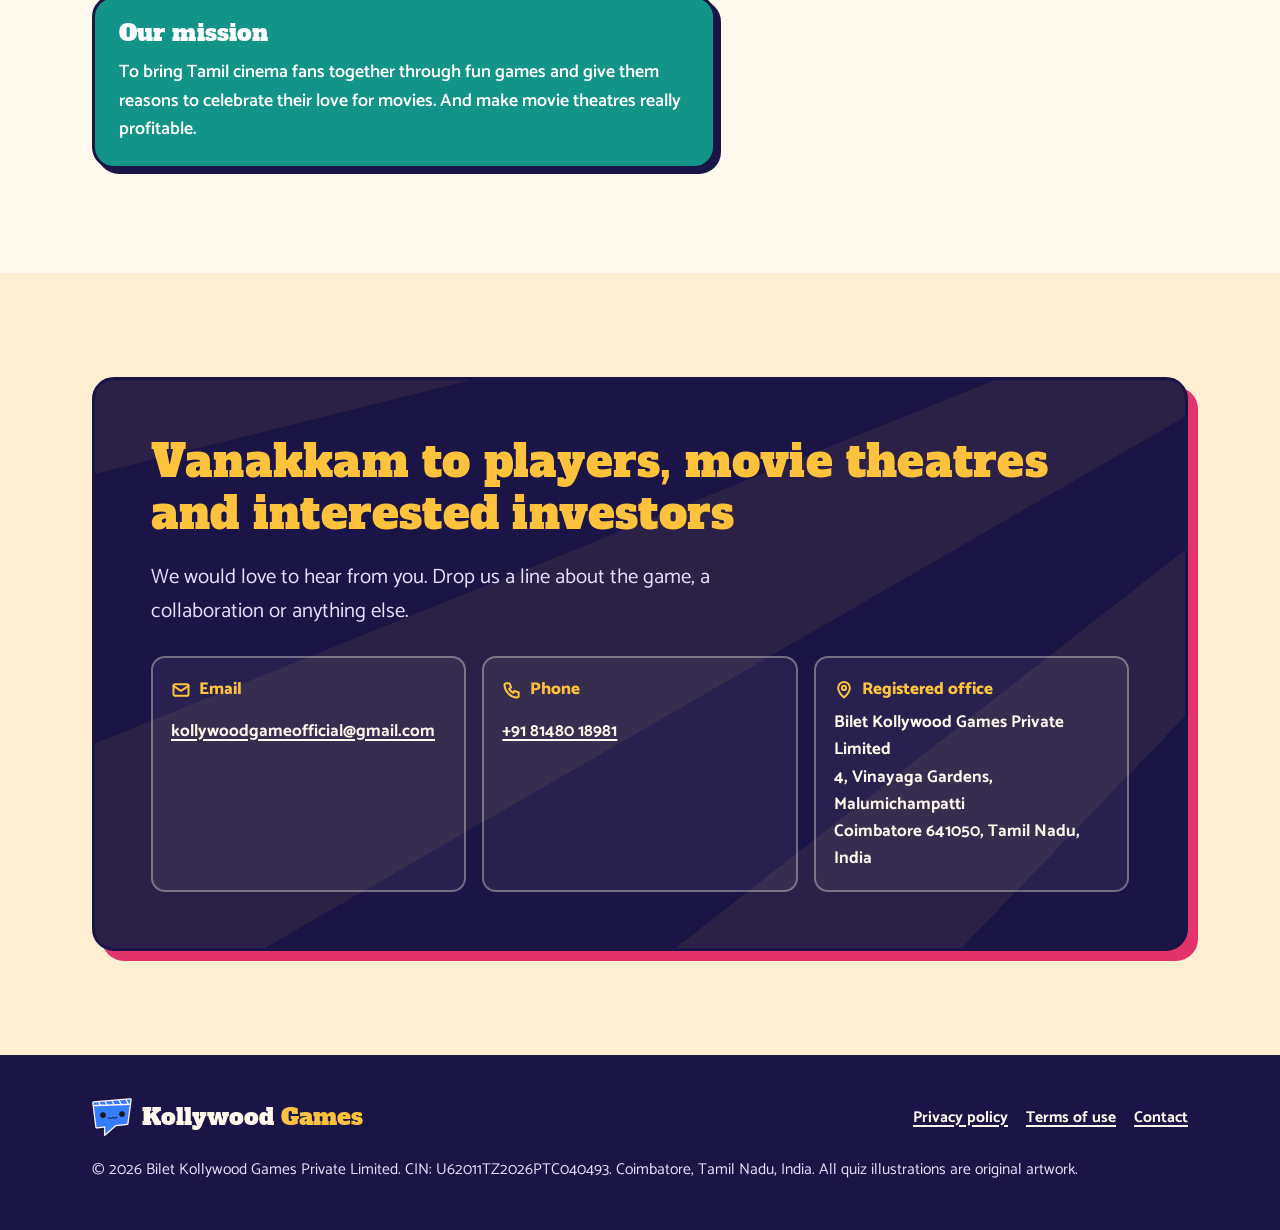
==== commit ca11bc33: "Move screenshot notch down and version CSS/JS links so browsers load updates Co-Authored-By: Claude " ====
--- a/index.html
+++ b/index.html
@@ -46,7 +46,7 @@
   <link href="https://fonts.googleapis.com/css2?family=Alfa+Slab+One&family=Catamaran:wght@400;600;700;800&display=swap"
     rel="stylesheet">
 
-  <link rel="stylesheet" href="styles.css">
+  <link rel="stylesheet" href="styles.css?v=4">
 
   <script type="application/ld+json">
   {
@@ -426,7 +426,7 @@
     </div>
   </footer>
 
-  <script src="script.js" defer></script>
+  <script src="script.js?v=4" defer></script>
 </body>
 
 </html>
--- a/styles.css
+++ b/styles.css
@@ -866,6 +866,8 @@
 .shots figure:nth-child(2) .phone { box-shadow: 8px 8px 0 var(--pink), 8px 8px 0 3px var(--indigo); }
 .shots figure:nth-child(3) .phone { box-shadow: 8px 8px 0 var(--teal), 8px 8px 0 3px var(--indigo); }
 
+.shots .phone::before { top: 30px; }
+
 .shots figcaption {
   margin-top: 22px;
   text-align: center;
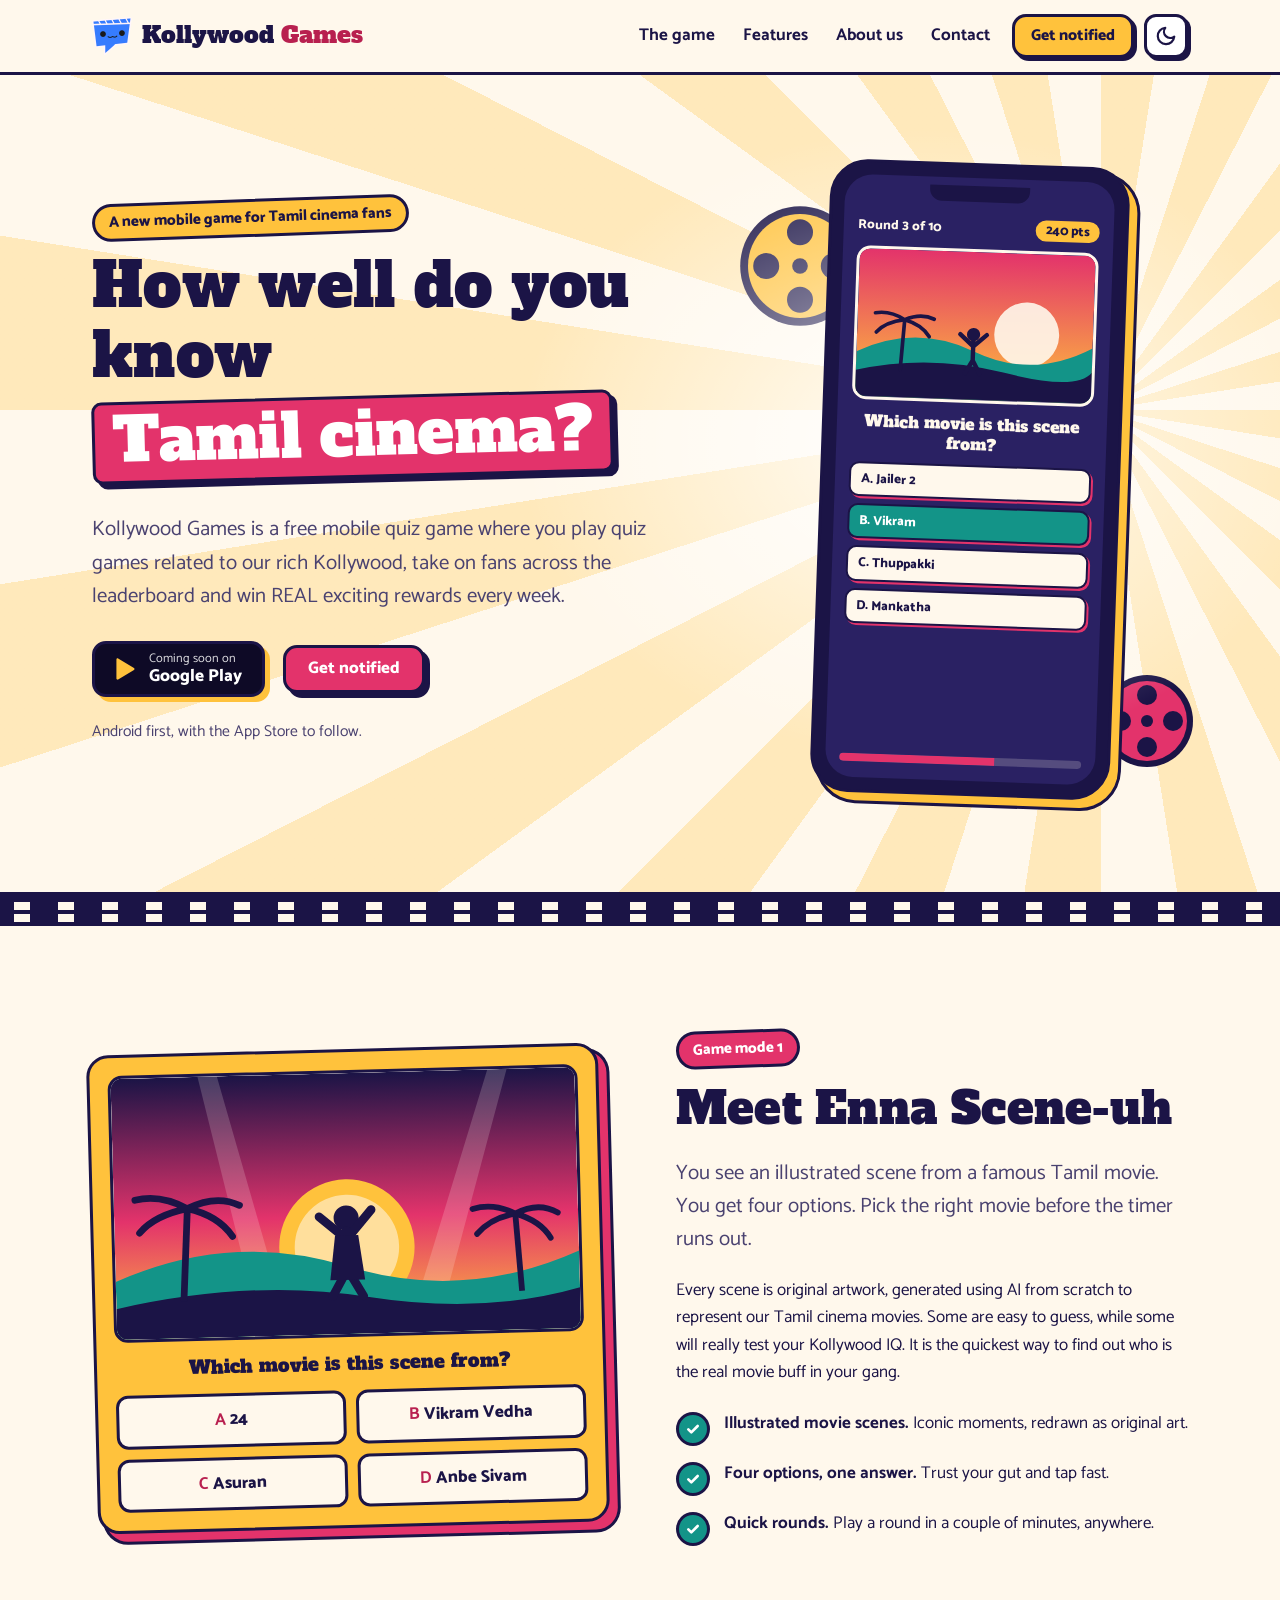
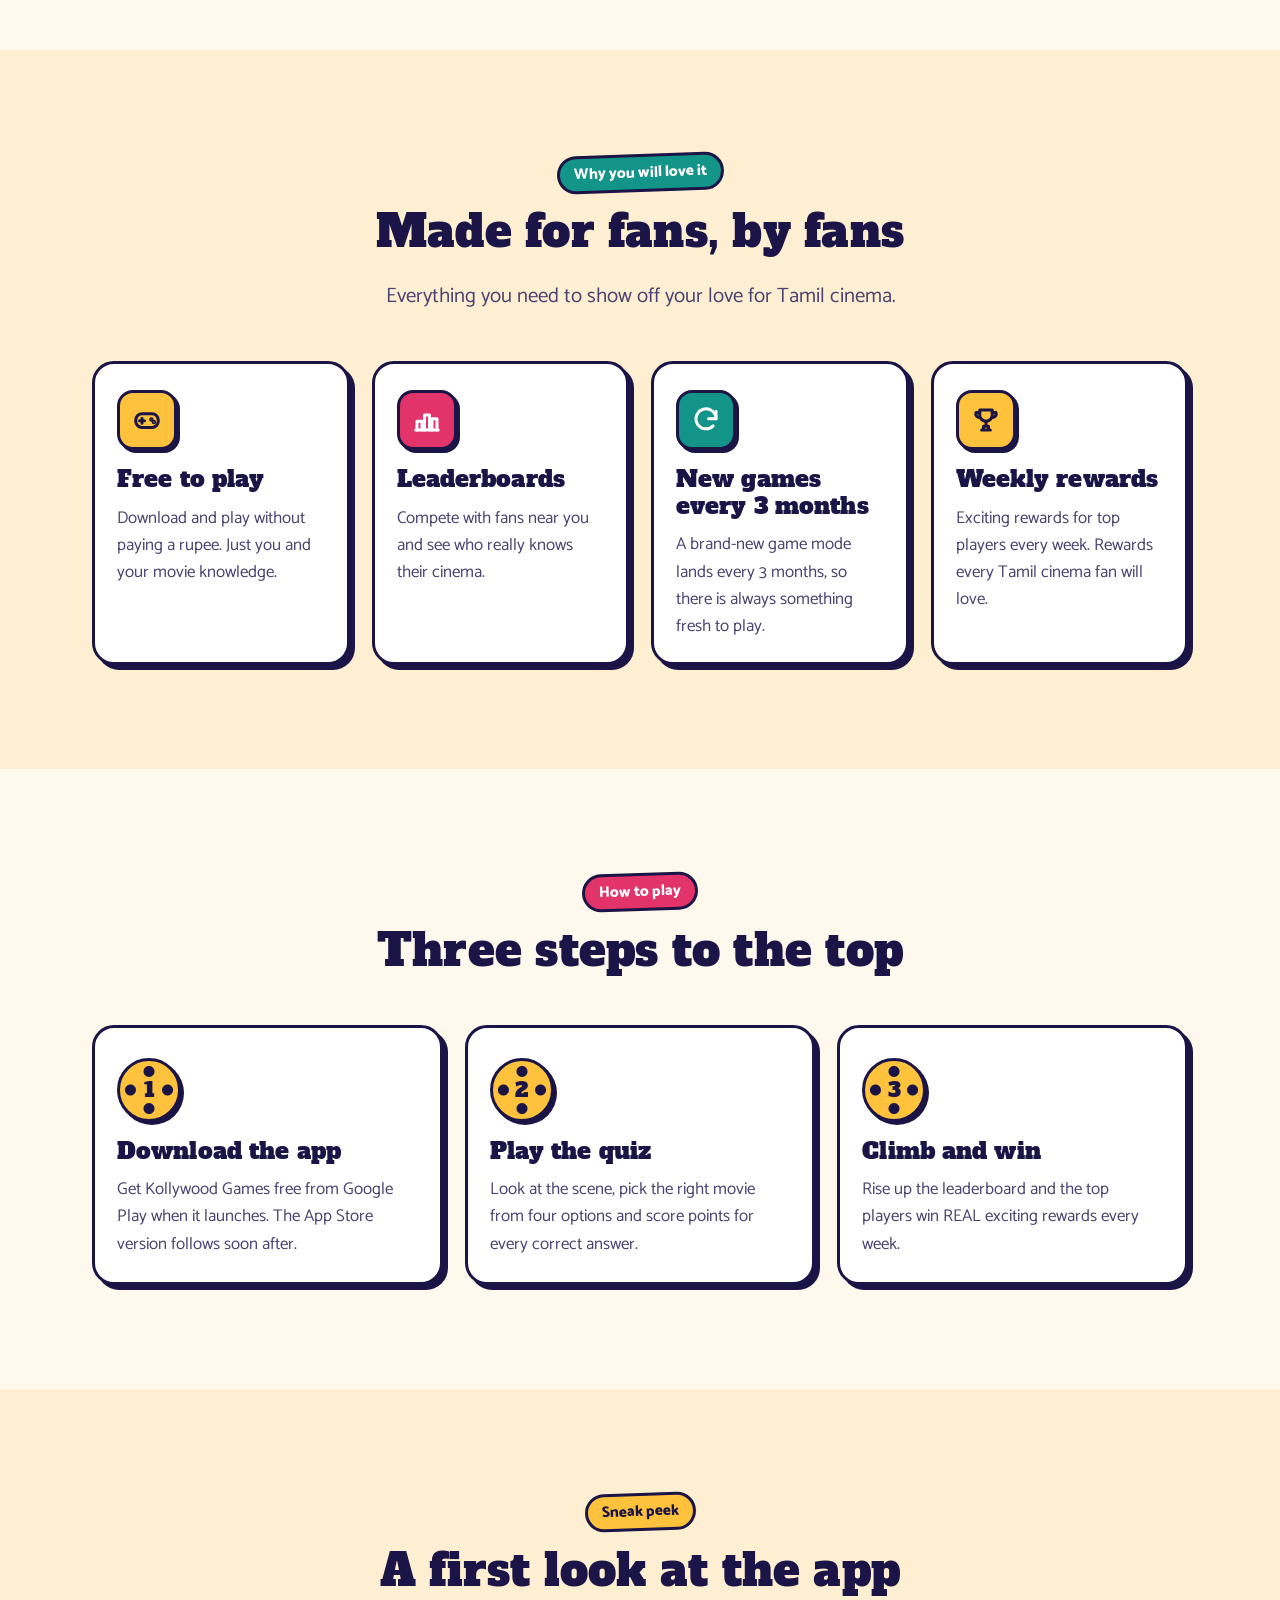
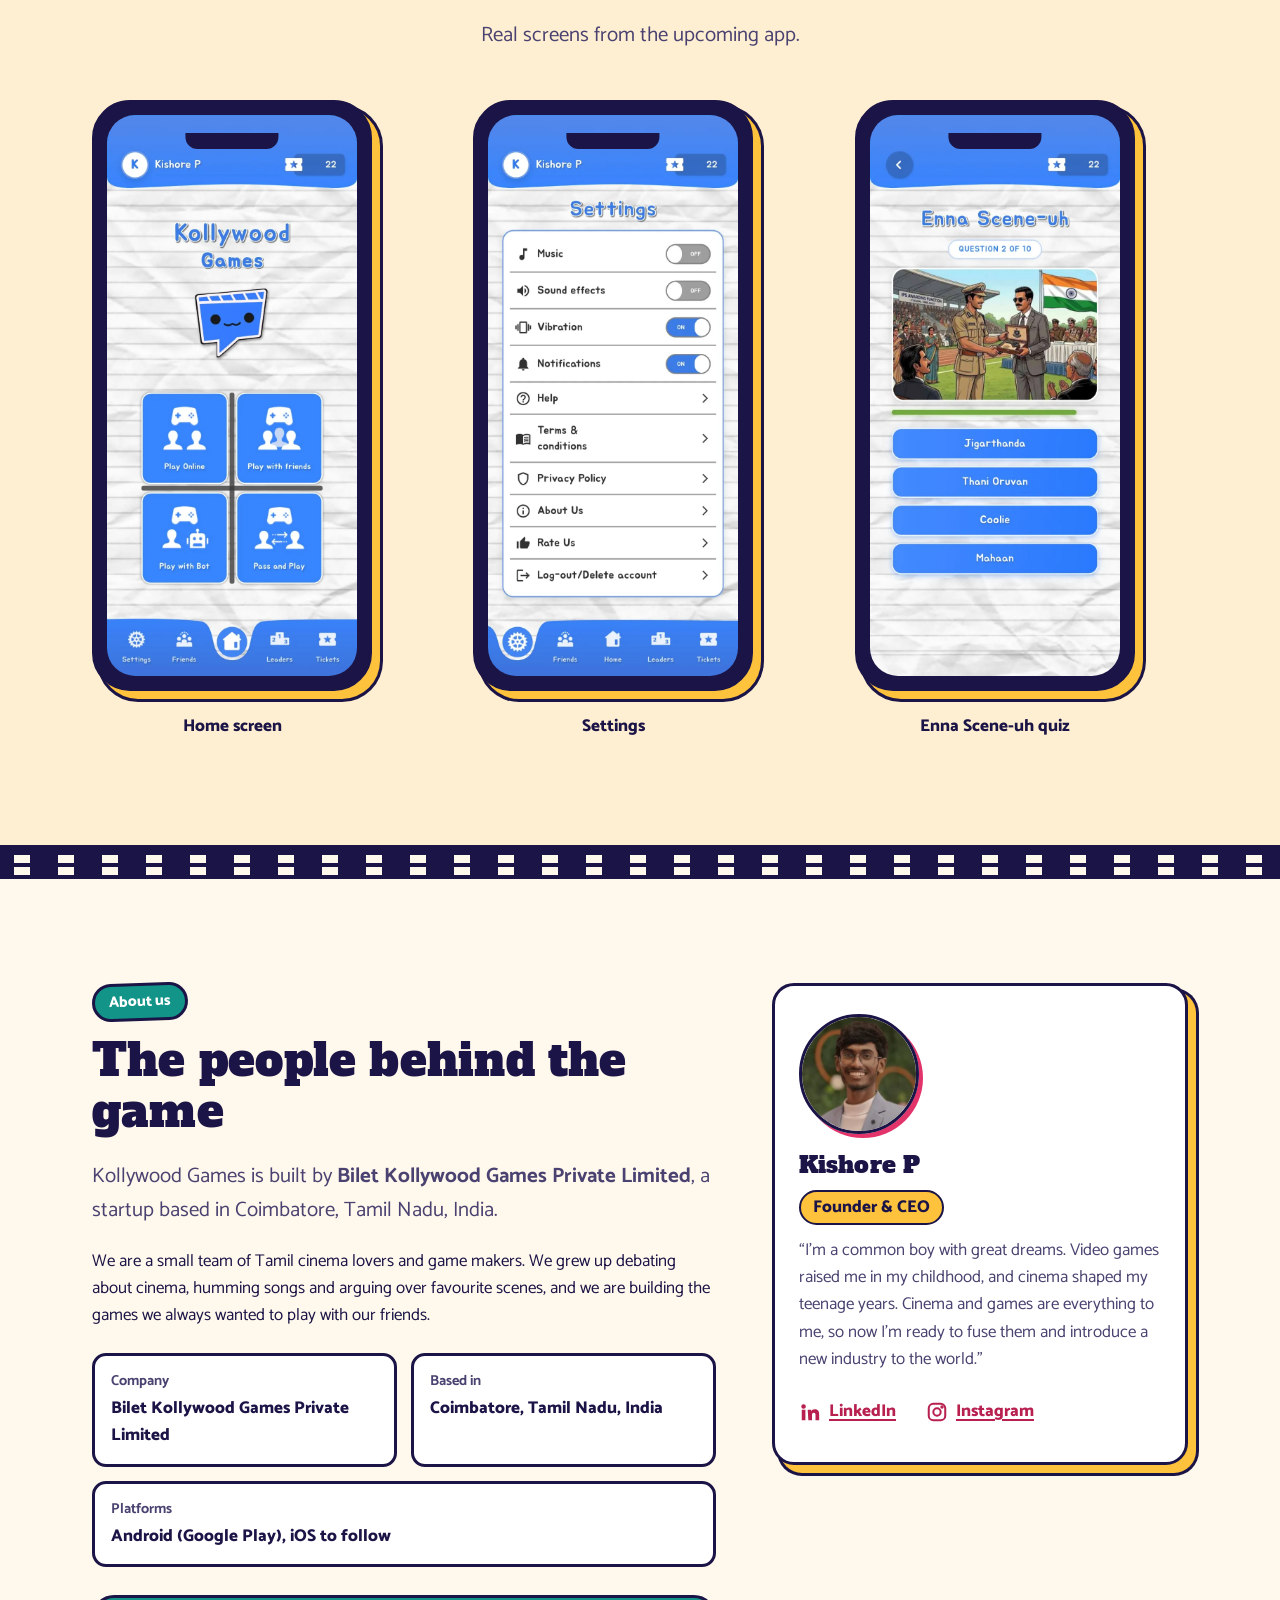
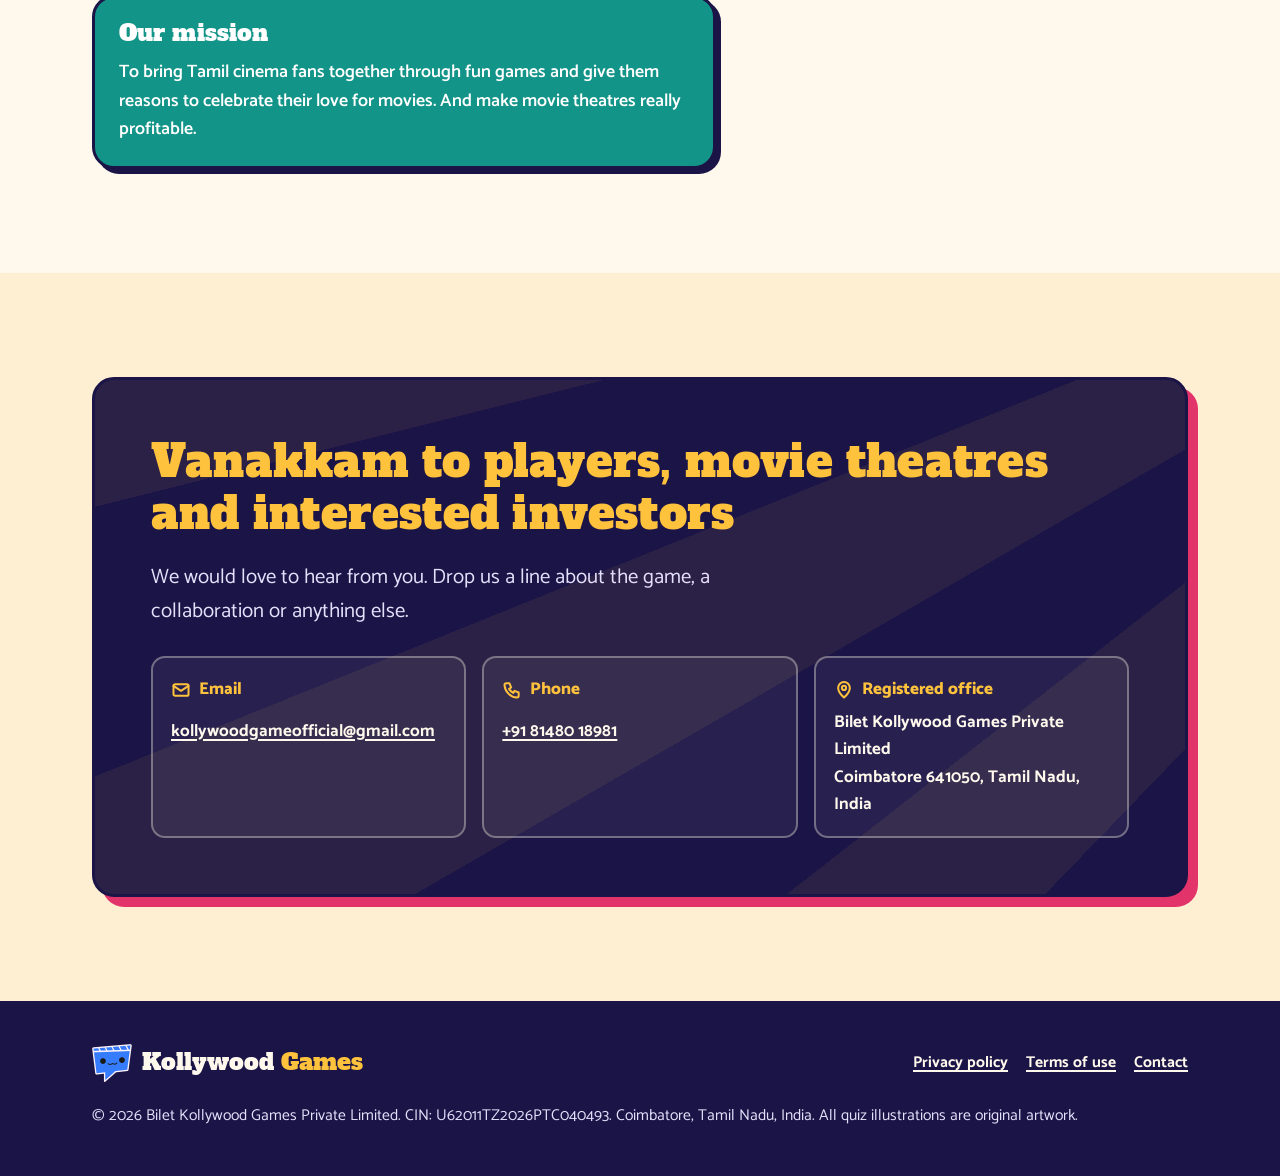
==== commit c45149ca: "Remove street address from contact and legal pages Co-Authored-By: Claude Opus 5.5 <noreply@anthropi" ====
--- a/index.html
+++ b/index.html
@@ -400,7 +400,7 @@
             </li>
             <li>
               <span class="label"><svg viewBox="0 0 24 24" fill="none" stroke="currentColor" stroke-width="2.4" stroke-linecap="round" stroke-linejoin="round" aria-hidden="true"><path d="M12 21s-7-6.2-7-11.5a7 7 0 0 1 14 0C19 14.8 12 21 12 21z"/><circle cx="12" cy="9.5" r="2.5"/></svg>Registered office</span>
-              <address>Bilet Kollywood Games Private Limited<br>4, Vinayaga Gardens, Malumichampatti<br>Coimbatore 641050, Tamil Nadu, India</address>
+              <address>Bilet Kollywood Games Private Limited<br>Coimbatore 641050, Tamil Nadu, India</address>
             </li>
           </ul>
         </div>
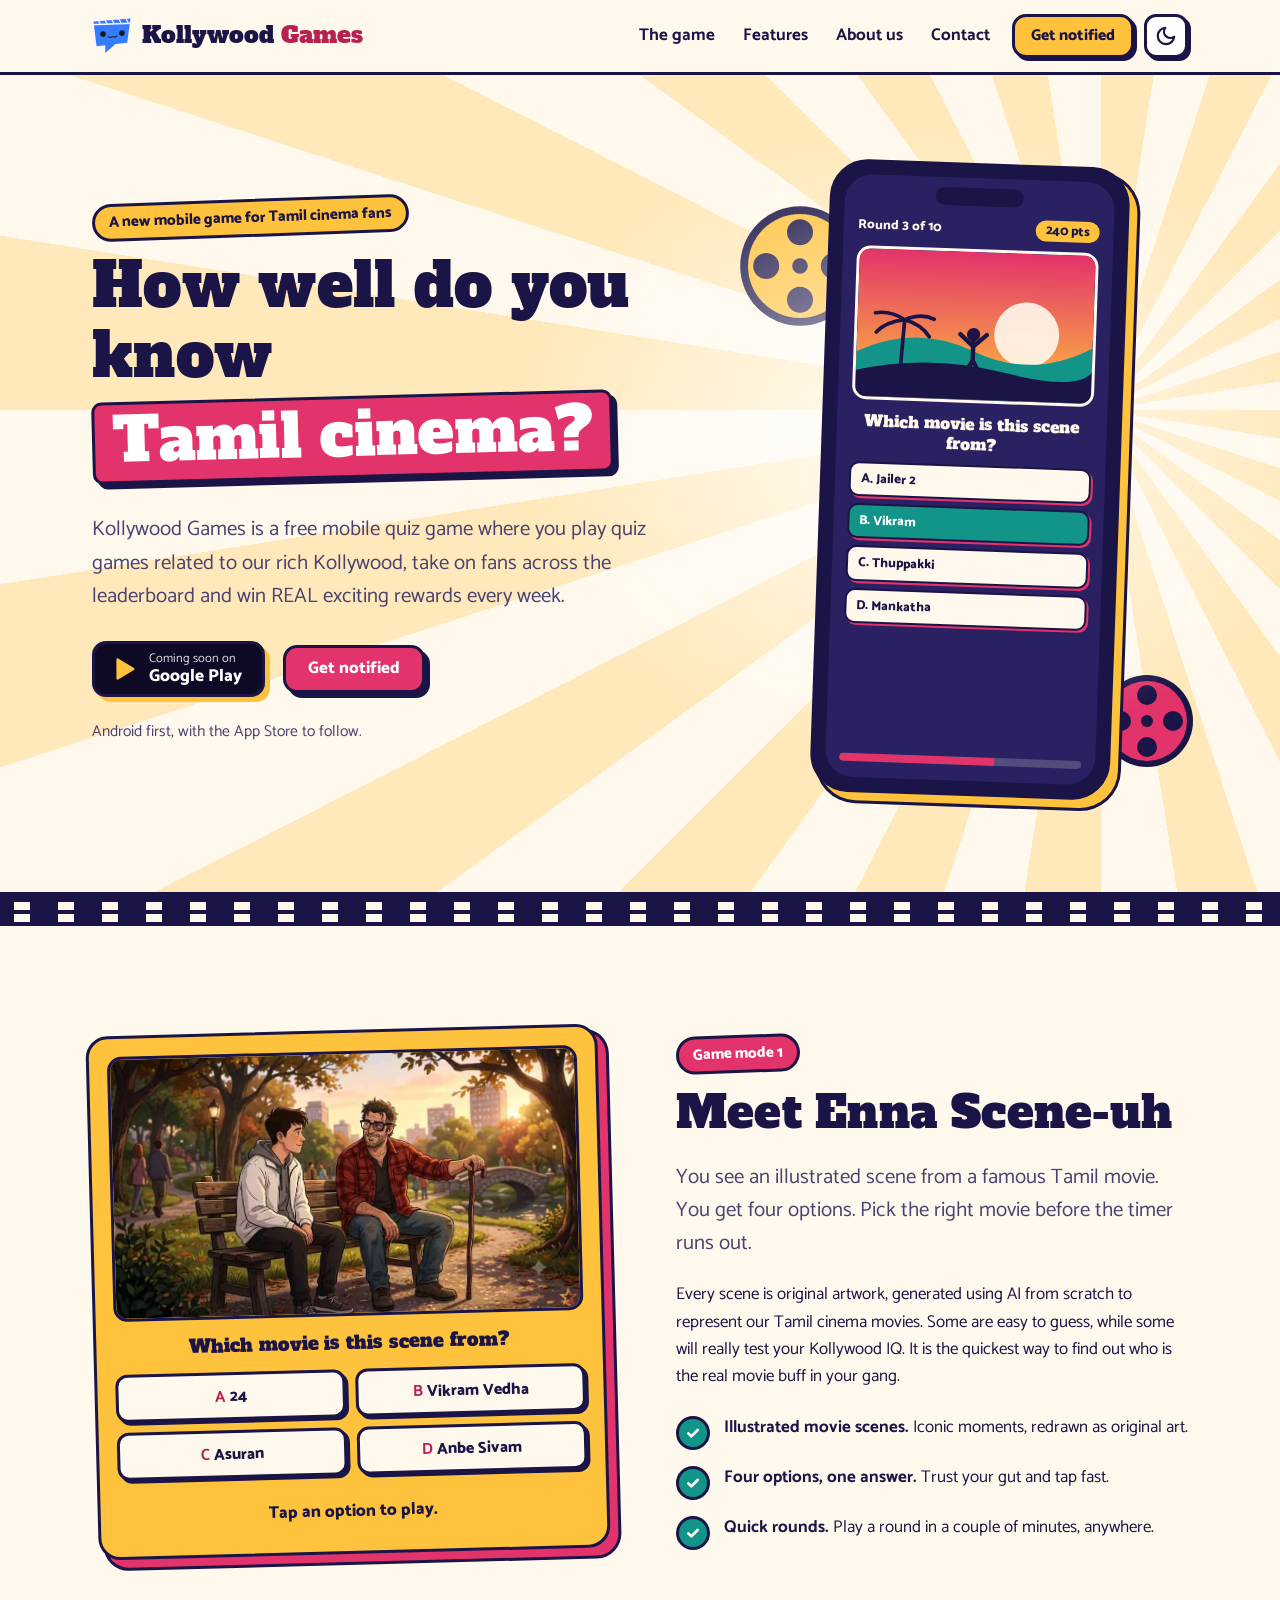
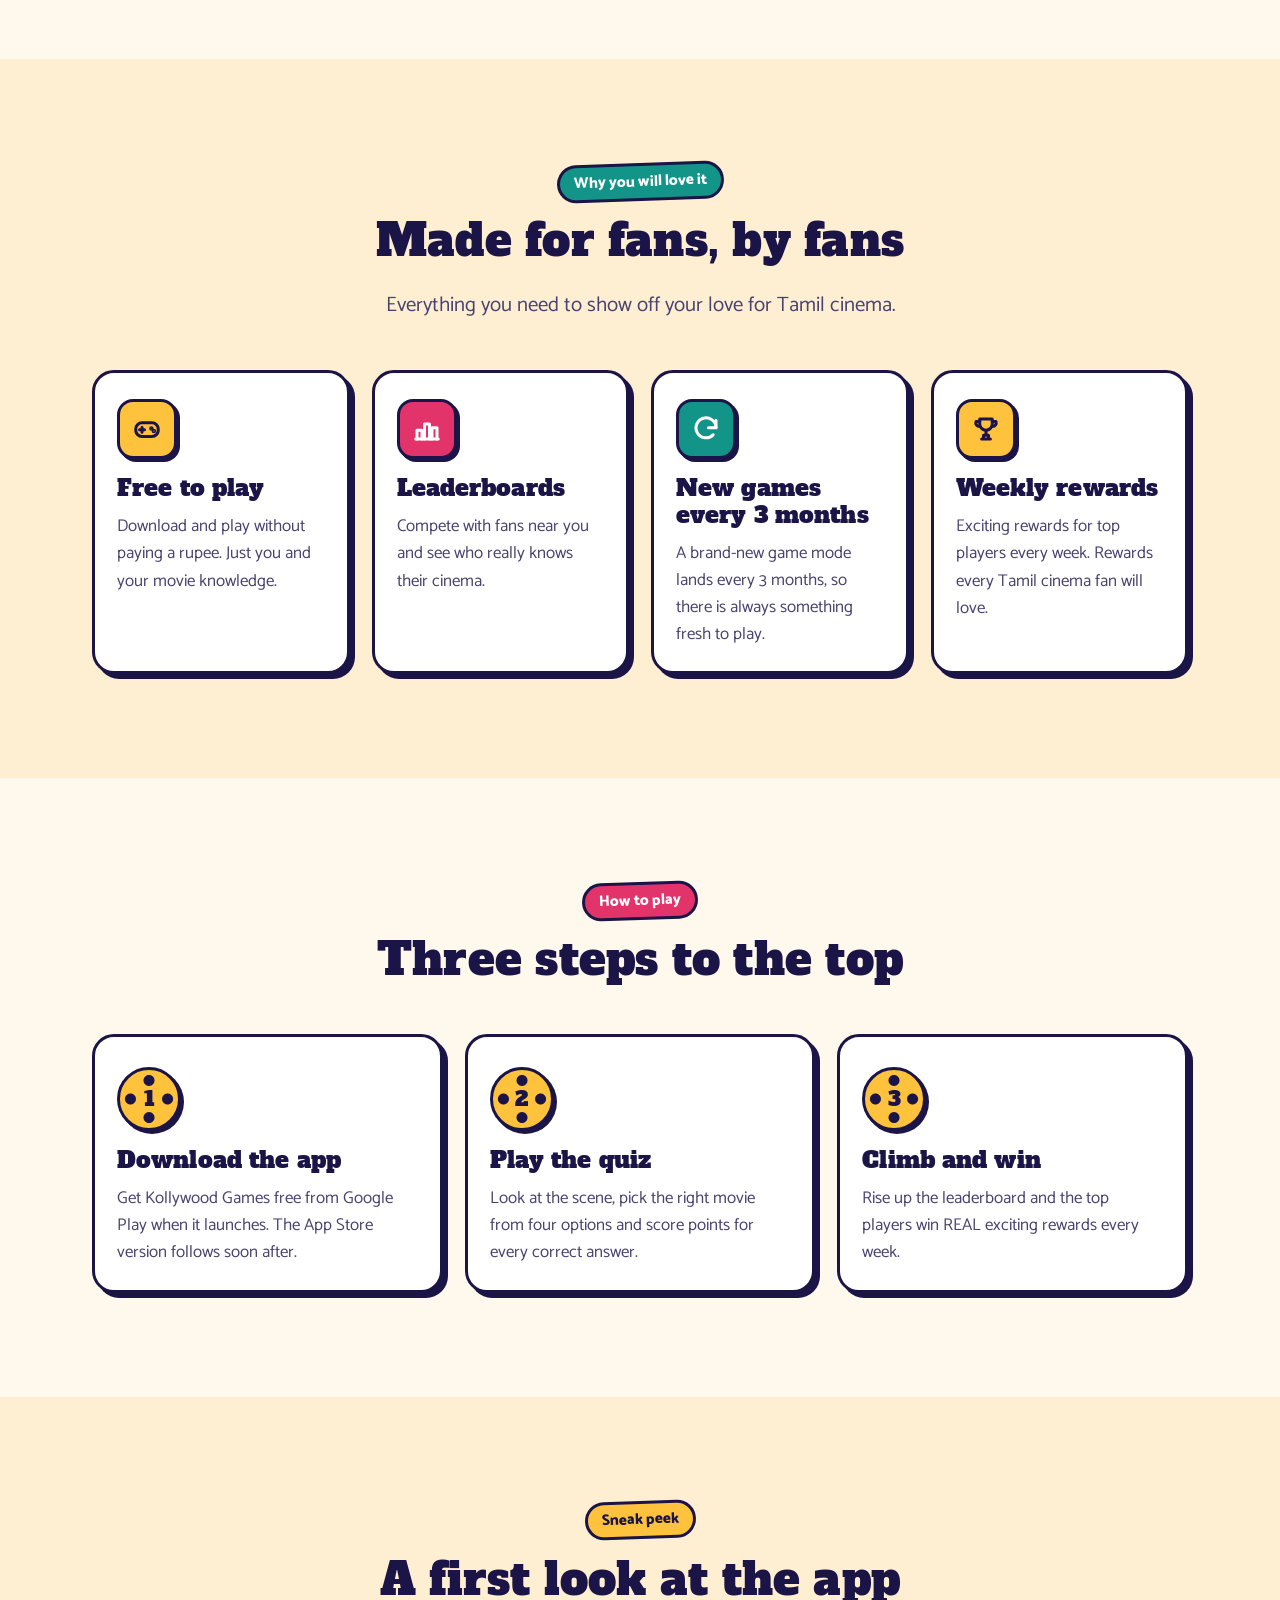
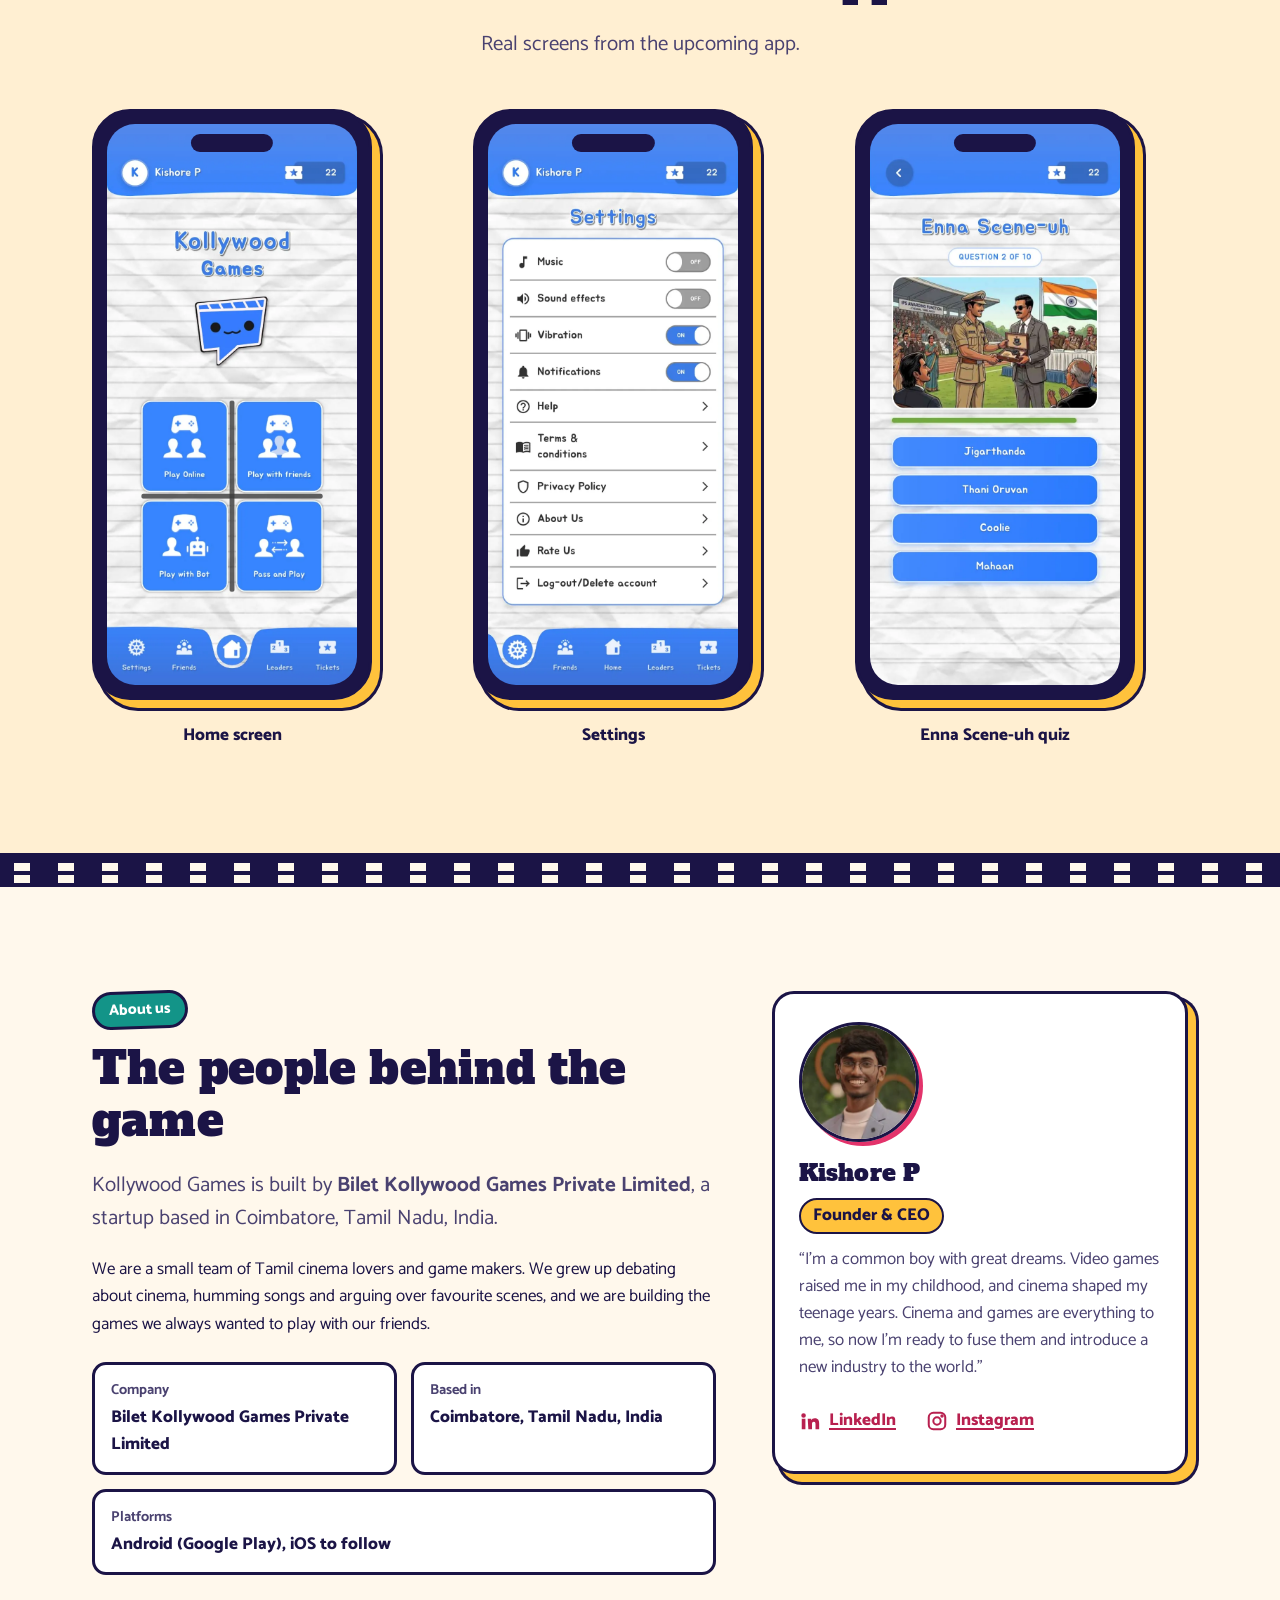
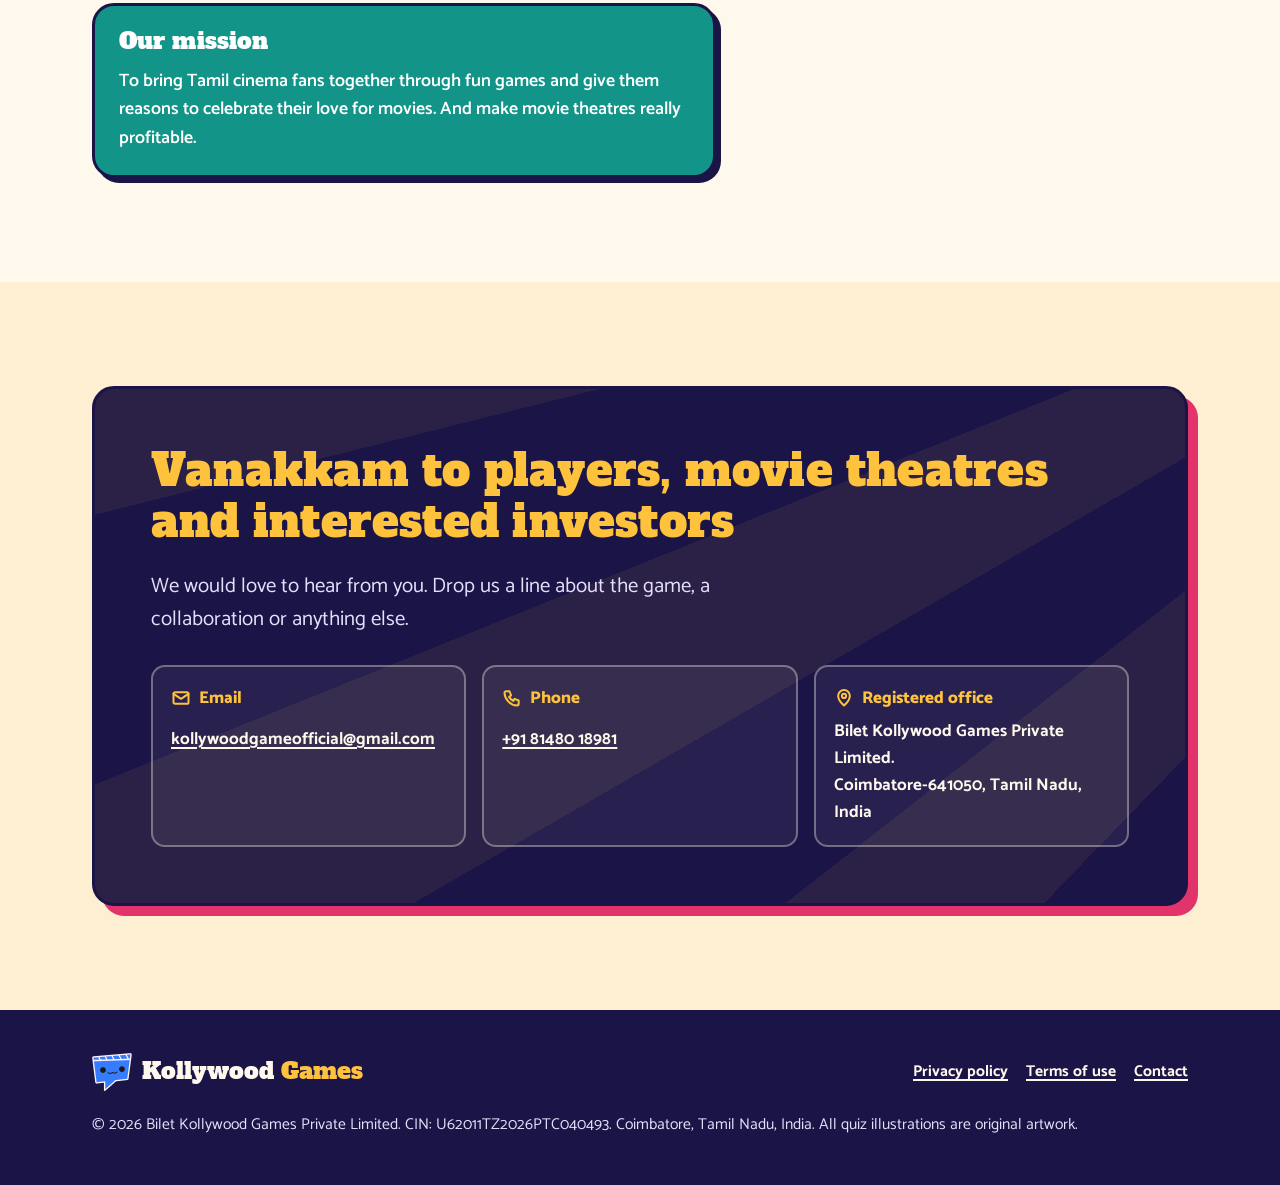
==== commit a2b1dd0a: "Make the game section quiz playable and fix phone notch Use a real Enna Scene-uh scene image, turn t" ====
--- a/index.html
+++ b/index.html
@@ -46,7 +46,7 @@
   <link href="https://fonts.googleapis.com/css2?family=Alfa+Slab+One&family=Catamaran:wght@400;600;700;800&display=swap"
     rel="stylesheet">
 
-  <link rel="stylesheet" href="styles.css?v=4">
+  <link rel="stylesheet" href="styles.css?v=5">
 
   <script type="application/ld+json">
   {
@@ -183,32 +183,21 @@
       <div class="container game-grid">
         <div class="banner-card">
           <div class="scene">
-            <svg viewBox="0 0 480 270" role="img" aria-label="Original illustration in the style of a hand-painted movie banner: a hero striking a pose on a hill at sunset, with spotlights in the sky">
-              <defs>
-                <linearGradient id="sky2" x1="0" y1="0" x2="0" y2="1"><stop offset="0" stop-color="#1B1446"/><stop offset=".55" stop-color="#E3336B"/><stop offset="1" stop-color="#FFC23C"/></linearGradient>
-              </defs>
-              <rect width="480" height="270" fill="url(#sky2)"/>
-              <path d="M90 0 L150 270 H180 L110 0z M390 0 L300 270 H330 L410 0z" fill="#FFF8EC" opacity=".18"/>
-              <circle cx="240" cy="180" r="70" fill="#FFC23C"/>
-              <circle cx="240" cy="180" r="54" fill="#FFF8EC" opacity=".55"/>
-              <path d="M0 210 Q120 160 240 200 T480 190 V270 H0z" fill="#139488"/>
-              <path d="M0 238 Q140 210 260 232 T480 228 V270 H0z" fill="#1B1446"/>
-              <path d="M70 232 l6-96" stroke="#1B1446" stroke-width="7"/>
-              <path d="M76 136 q-34 6-50 24 M76 136 q-28-16-54-10 M76 136 q30-14 54-2 M76 136 q32 8 46 30" stroke="#1B1446" stroke-width="7" fill="none" stroke-linecap="round"/>
-              <path d="M420 230 l-5-80" stroke="#1B1446" stroke-width="6"/>
-              <path d="M415 150 q-26 4-40 20 M415 150 q-22-12-44-6 M415 150 q24-12 44 0 M415 150 q26 8 36 26" stroke="#1B1446" stroke-width="6" fill="none" stroke-linecap="round"/>
-              <circle cx="240" cy="150" r="13" fill="#1B1446"/>
-              <path d="M240 163 v40 M240 172 l-28-24 M240 172 l26-30 M240 203 l-16 28 M240 203 l16 28" stroke="#1B1446" stroke-width="9" stroke-linecap="round"/>
-              <path d="M228 168 l-6 46 h36 l-6-46z" fill="#1B1446"/>
-            </svg>
-          </div>
-          <p class="caption">Which movie is this scene from?</p>
-          <ul class="option-grid" aria-label="Four answer options">
-            <li><b>A</b> 24</li>
-            <li><b>B</b> Vikram Vedha</li>
-            <li><b>C</b> Asuran</li>
-            <li><b>D</b> Anbe Sivam</li>
+            <img src="images/scene-1.webp" width="963" height="537" loading="lazy" decoding="async"
+              alt="Illustrated movie scene: a young man in a hoodie and an older man with glasses and a walking stick chat on a park bench at sunset">
+          </div>
+          <p class="caption" id="quiz-q">Which movie is this scene from?</p>
+          <ul class="option-grid" aria-labelledby="quiz-q">
+            <li><button type="button" class="quiz-opt"><b>A</b> 24</button></li>
+            <li><button type="button" class="quiz-opt"><b>B</b> Vikram Vedha</button></li>
+            <li><button type="button" class="quiz-opt"><b>C</b> Asuran</button></li>
+            <li><button type="button" class="quiz-opt" data-correct><b>D</b> Anbe Sivam</button></li>
           </ul>
+          <div class="quiz-footer">
+            <p class="quiz-result" role="status" aria-live="polite">Tap an option to play.</p>
+            <button type="button" class="quiz-again" hidden>Play again</button>
+          </div>
+          <div class="confetti" aria-hidden="true"></div>
         </div>
 
         <div>
@@ -400,7 +389,7 @@
             </li>
             <li>
               <span class="label"><svg viewBox="0 0 24 24" fill="none" stroke="currentColor" stroke-width="2.4" stroke-linecap="round" stroke-linejoin="round" aria-hidden="true"><path d="M12 21s-7-6.2-7-11.5a7 7 0 0 1 14 0C19 14.8 12 21 12 21z"/><circle cx="12" cy="9.5" r="2.5"/></svg>Registered office</span>
-              <address>Bilet Kollywood Games Private Limited<br>Coimbatore 641050, Tamil Nadu, India</address>
+              <address>Bilet Kollywood Games Private Limited.<br>Coimbatore-641050, Tamil Nadu, India</address>
             </li>
           </ul>
         </div>
@@ -426,7 +415,7 @@
     </div>
   </footer>
 
-  <script src="script.js?v=4" defer></script>
+  <script src="script.js?v=5" defer></script>
 </body>
 
 </html>
--- a/styles.css
+++ b/styles.css
@@ -542,13 +542,13 @@
 .phone::before {
   content: "";
   position: absolute;
-  top: 20px;
+  top: 22px;
   left: 50%;
-  width: 34%;
-  height: 16px;
+  width: 30%;
+  height: 18px;
   transform: translateX(-50%);
   background: var(--indigo);
-  border-radius: 0 0 12px 12px;
+  border-radius: 999px;
   z-index: 2;
 }
 
@@ -684,6 +684,12 @@
   color: var(--indigo);
 }
 
+.banner-card .scene img {
+  width: 100%;
+  aspect-ratio: 963 / 537;
+  object-fit: cover;
+}
+
 .banner-card .scene {
   border: 3px solid var(--indigo);
   border-radius: var(--radius);
@@ -707,16 +713,119 @@
   list-style: none;
 }
 
-.option-grid li {
+.option-grid li { display: flex; }
+
+.quiz-opt {
+  width: 100%;
+  min-height: 48px;
   padding: 10px 12px;
   background: #FFF8EC;
+  color: var(--indigo);
   border: 3px solid var(--indigo);
   border-radius: 12px;
+  box-shadow: 3px 3px 0 var(--indigo);
+  font-family: var(--font-body);
+  font-size: 1rem;
+  font-weight: 800;
+  line-height: 1.2;
+  text-align: center;
+  cursor: pointer;
+  transition: transform 0.12s ease, box-shadow 0.12s ease;
+}
+
+.quiz-opt b { color: #B8204F; }
+
+.quiz-opt:hover:not(:disabled) {
+  transform: translate(-2px, -2px);
+  box-shadow: 5px 5px 0 var(--indigo);
+}
+
+.quiz-opt:disabled { cursor: default; }
+
+.quiz-opt.is-correct {
+  background: var(--teal);
+  color: #FFFFFF;
+  animation: pop 0.45s ease;
+}
+
+.quiz-opt.is-wrong {
+  background: var(--pink);
+  color: #FFFFFF;
+  animation: shake 0.45s ease;
+}
+
+.quiz-opt.is-correct b,
+.quiz-opt.is-wrong b { color: #FFFFFF; }
+
+.quiz-opt.is-dimmed { opacity: 0.55; }
+
+@keyframes pop {
+  0% { transform: scale(1); }
+  45% { transform: scale(1.08); }
+  100% { transform: scale(1); }
+}
+
+@keyframes shake {
+  0%, 100% { transform: translateX(0); }
+  20%, 60% { transform: translateX(-6px); }
+  40%, 80% { transform: translateX(6px); }
+}
+
+.quiz-footer {
+  display: flex;
+  flex-wrap: wrap;
+  align-items: center;
+  justify-content: center;
+  gap: 8px 14px;
+  margin-top: 14px;
+  min-height: 44px;
+}
+
+.quiz-result {
+  margin: 0;
   font-weight: 800;
   text-align: center;
 }
 
-.option-grid li b { color: #B8204F; }
+.quiz-again {
+  min-height: 44px;
+  padding: 6px 16px;
+  background: var(--indigo);
+  color: #FFF8EC;
+  border: 3px solid var(--indigo);
+  border-radius: 999px;
+  font-family: var(--font-body);
+  font-size: 0.98rem;
+  font-weight: 800;
+  cursor: pointer;
+}
+
+.quiz-again[hidden] { display: none; }
+
+/* Confetti burst for a correct answer */
+.confetti {
+  position: absolute;
+  inset: 0;
+  pointer-events: none;
+  overflow: hidden;
+  border-radius: var(--radius-lg);
+}
+
+.confetti span {
+  position: absolute;
+  left: 50%;
+  top: 70%;
+  width: 10px;
+  height: 14px;
+  border-radius: 2px;
+  opacity: 0;
+  animation: confetti 1.4s ease-out forwards;
+}
+
+@keyframes confetti {
+  0% { opacity: 1; transform: translate(0, 0) rotate(0deg); }
+  100% { opacity: 0; transform: translate(var(--x), var(--y)) rotate(var(--r)); }
+}
 
 .check-list {
   display: grid;
@@ -866,8 +975,6 @@
 .shots figure:nth-child(2) .phone { box-shadow: 8px 8px 0 var(--pink), 8px 8px 0 3px var(--indigo); }
 .shots figure:nth-child(3) .phone { box-shadow: 8px 8px 0 var(--teal), 8px 8px 0 3px var(--indigo); }
 
-.shots .phone::before { top: 30px; }
-
 .shots figcaption {
   margin-top: 22px;
   text-align: center;
